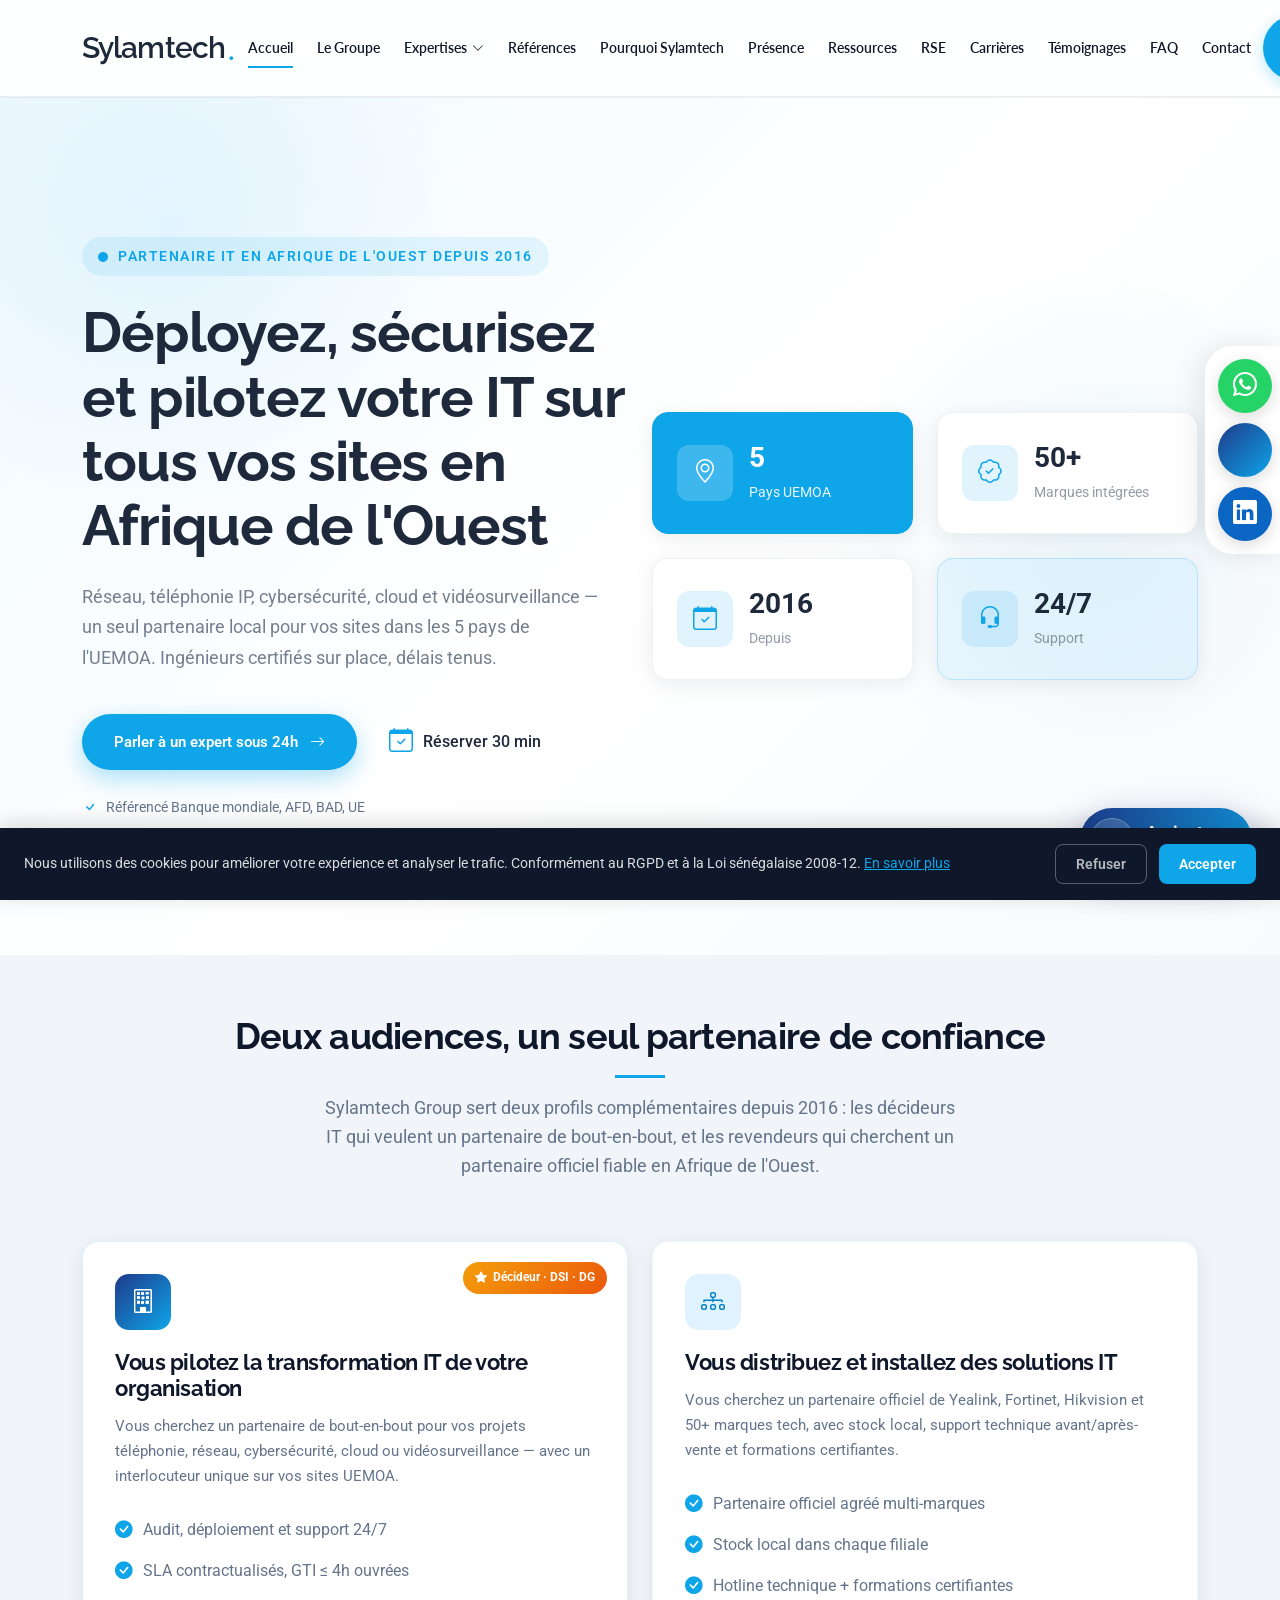
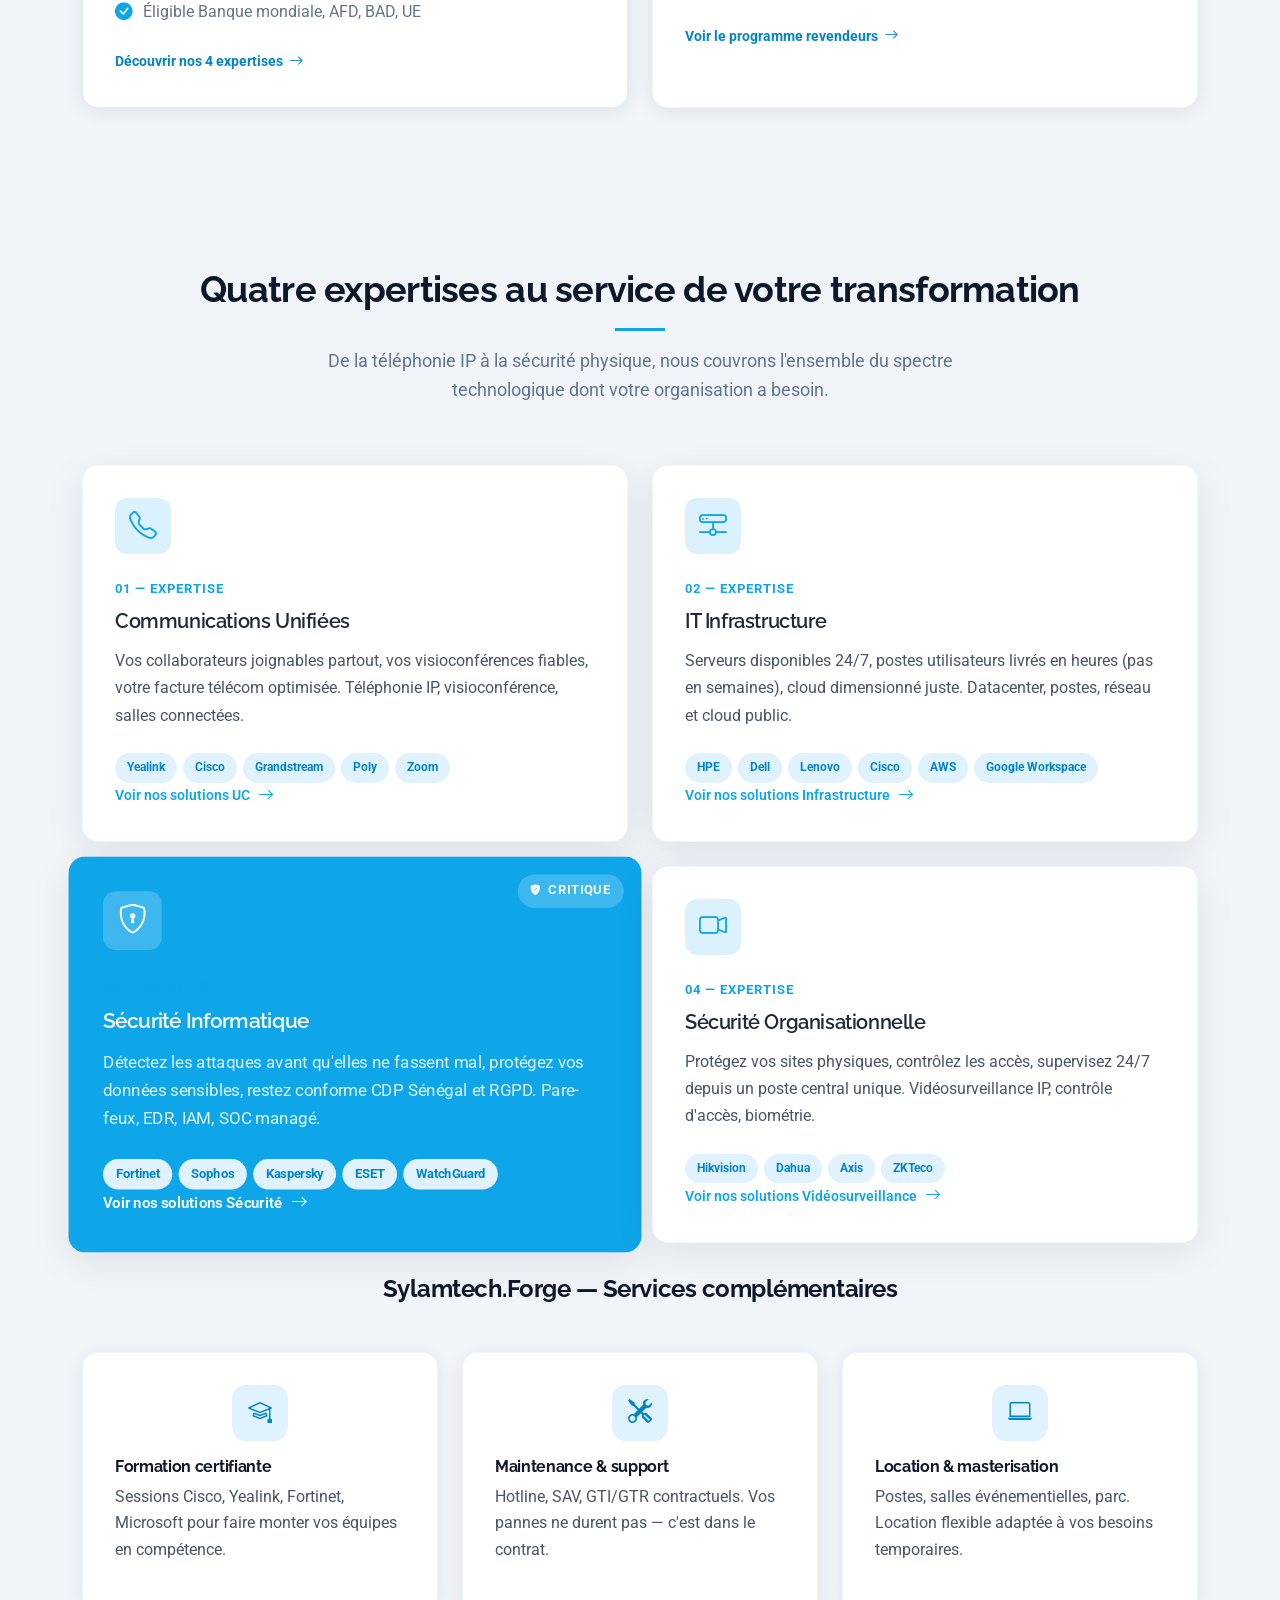
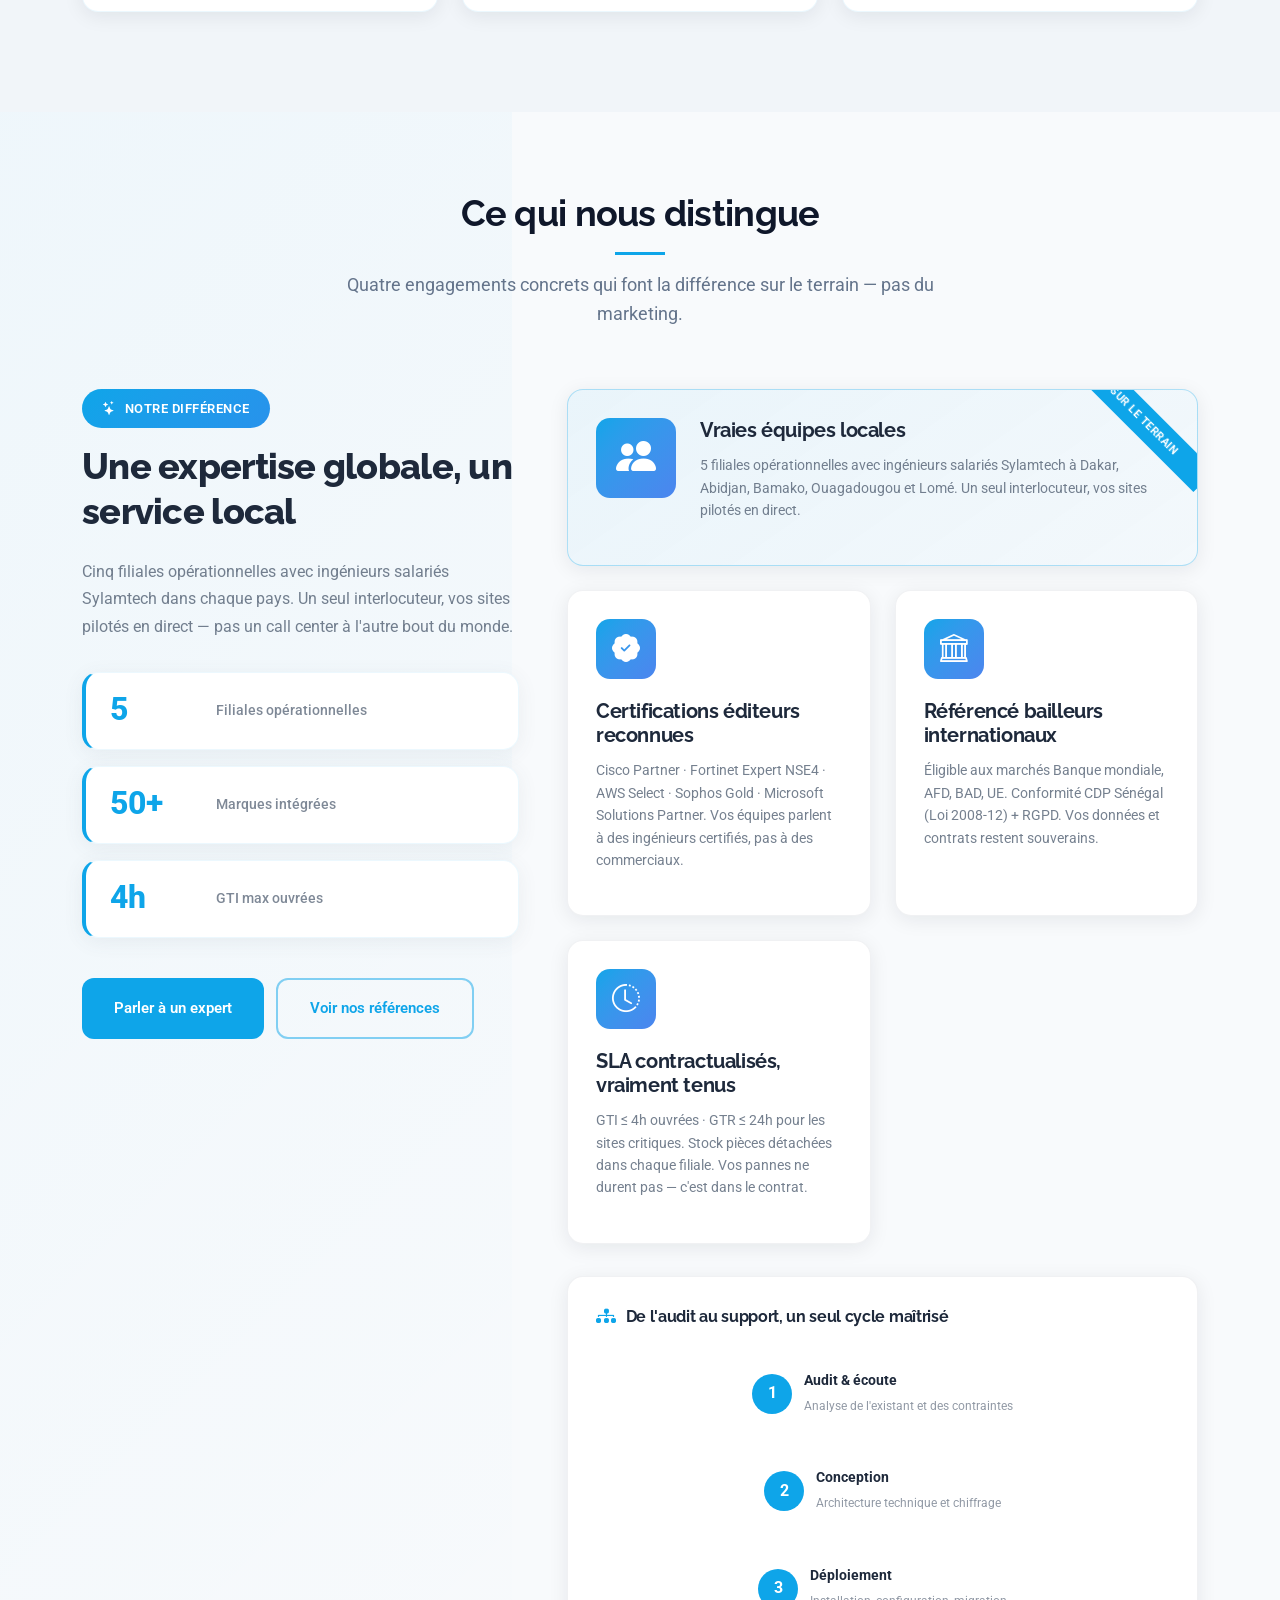
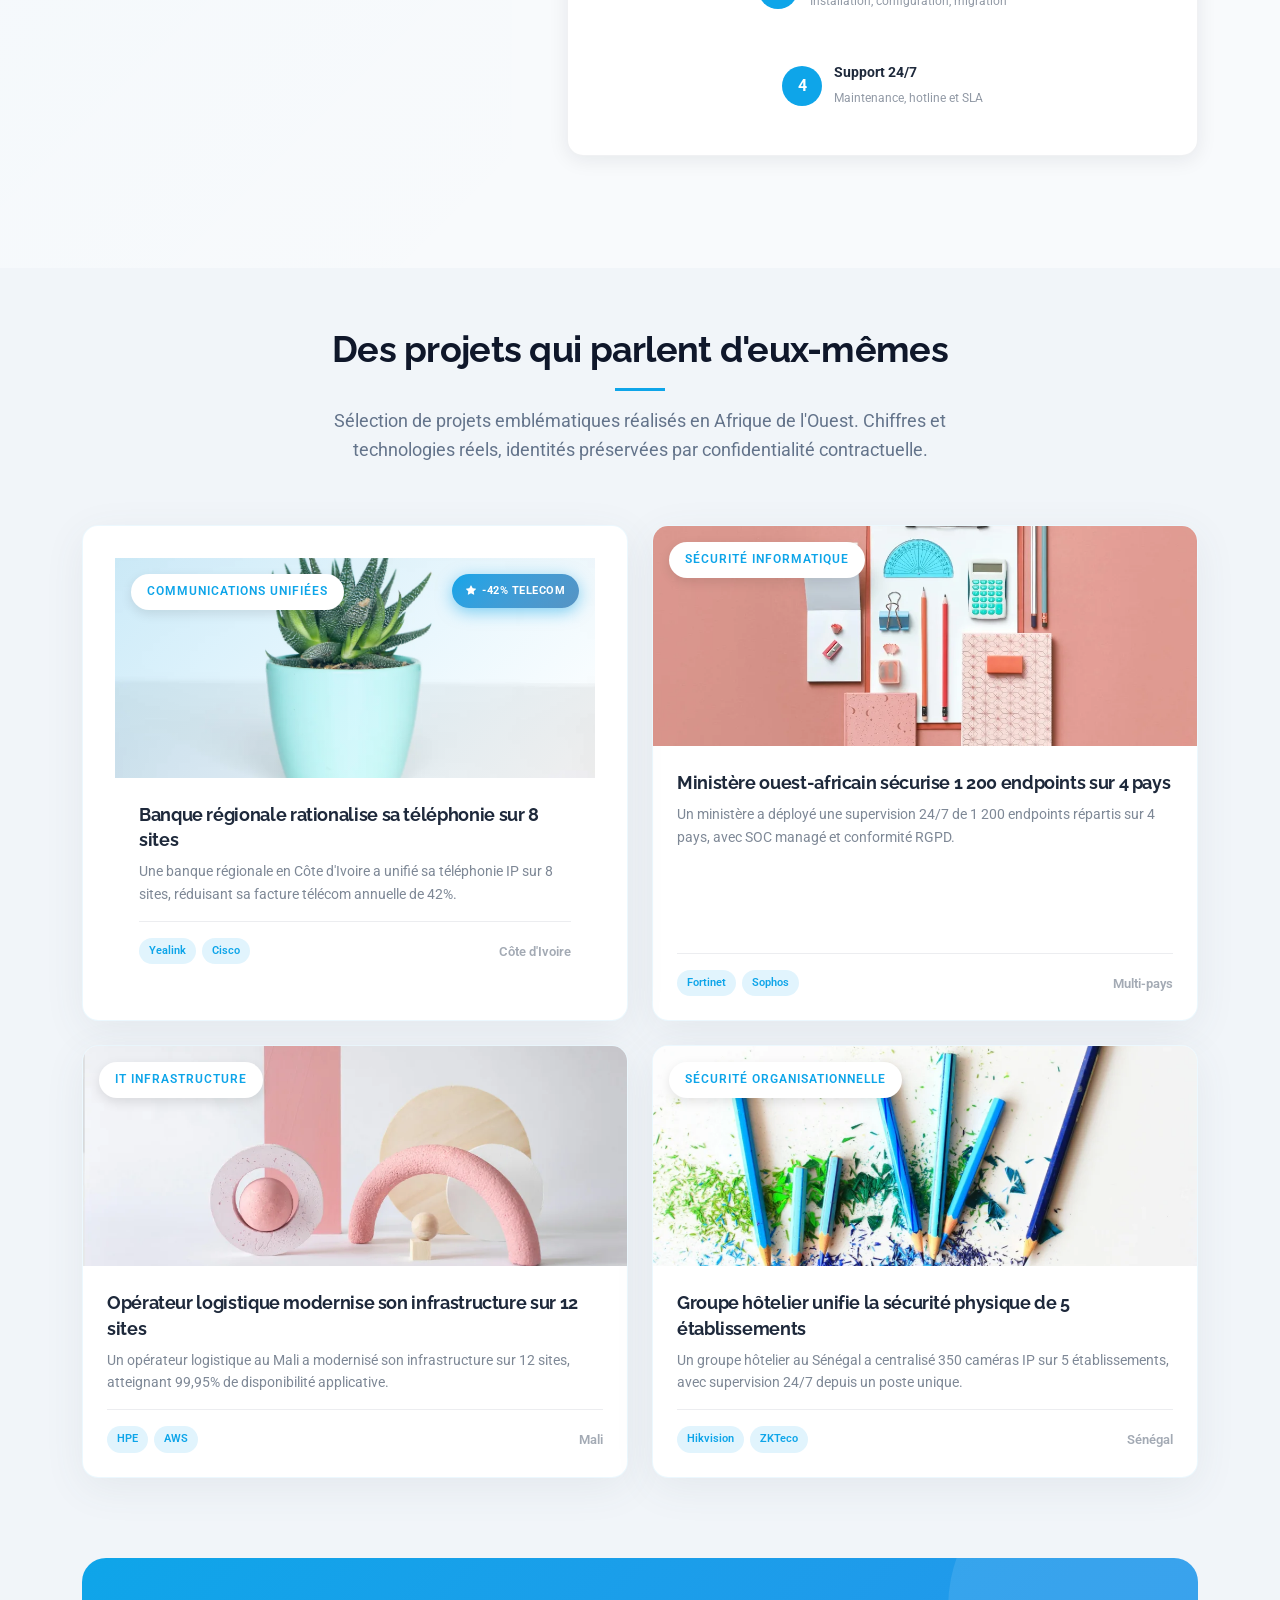
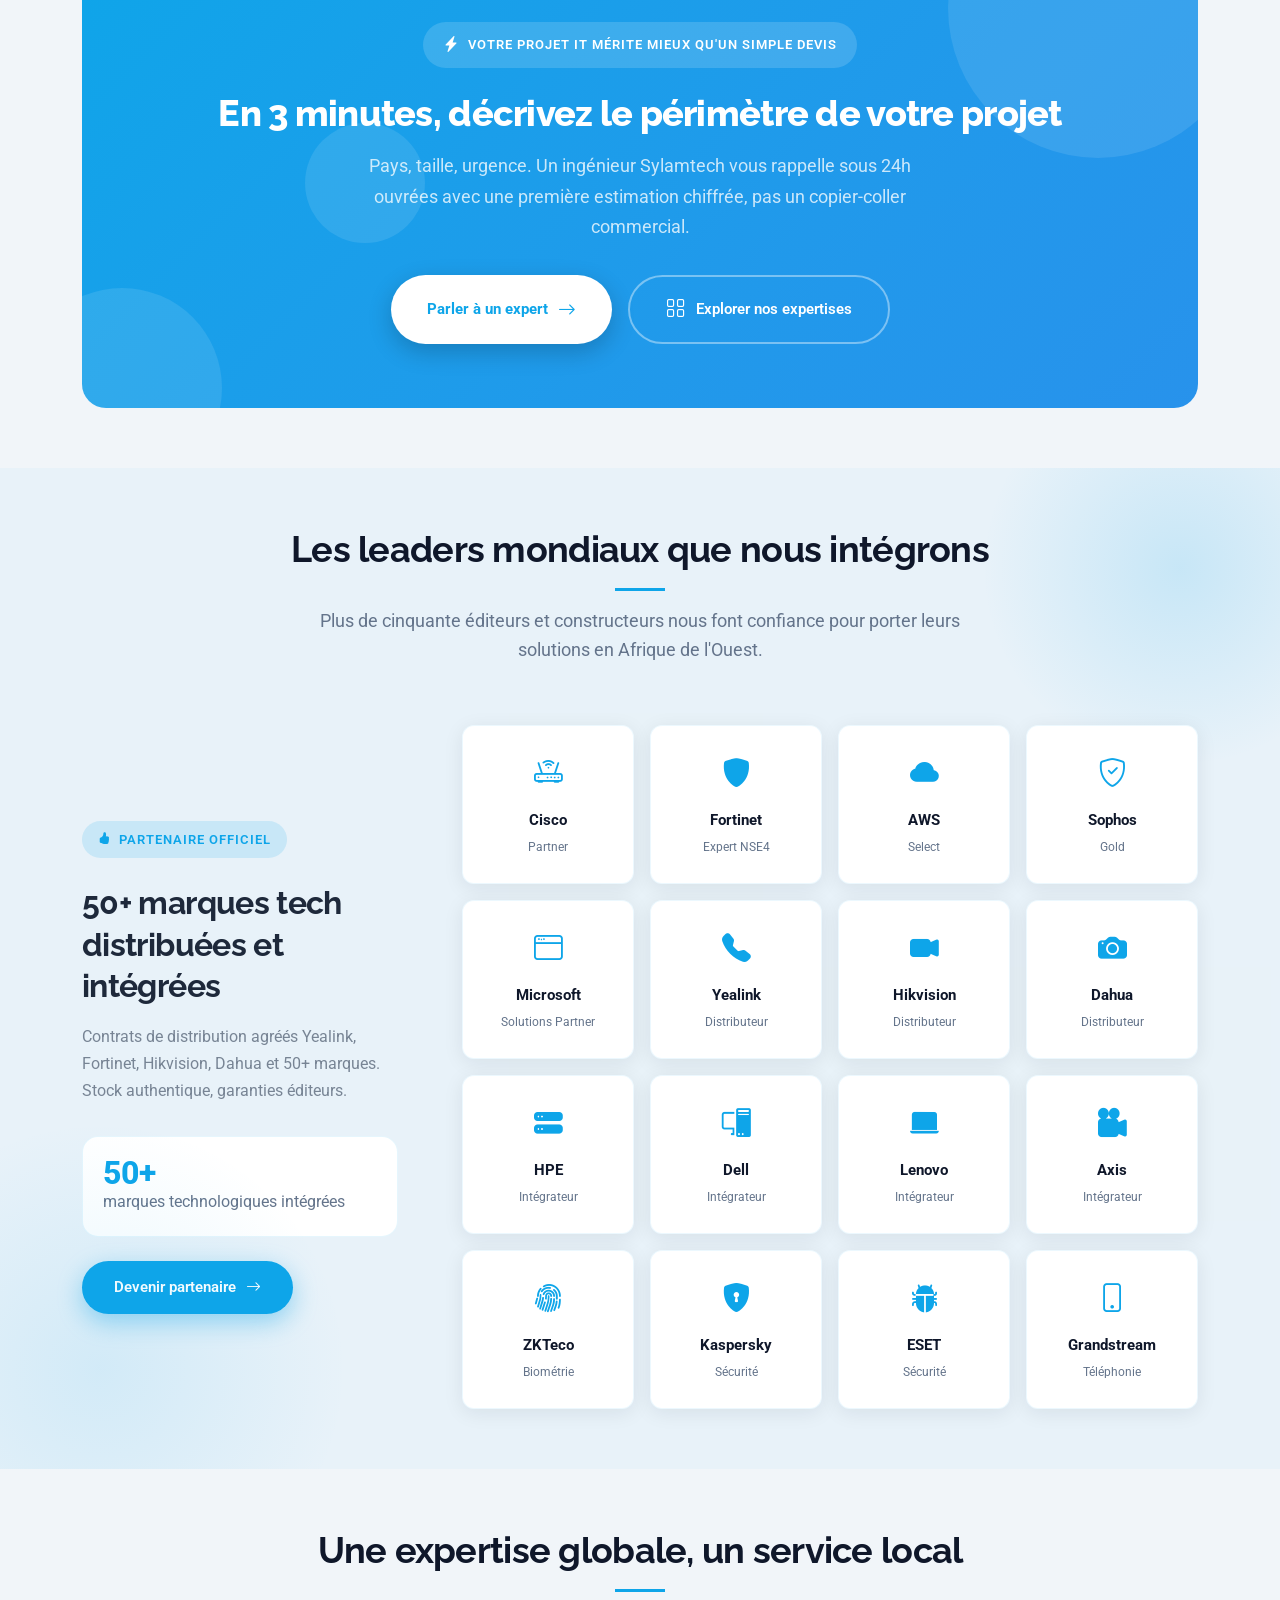
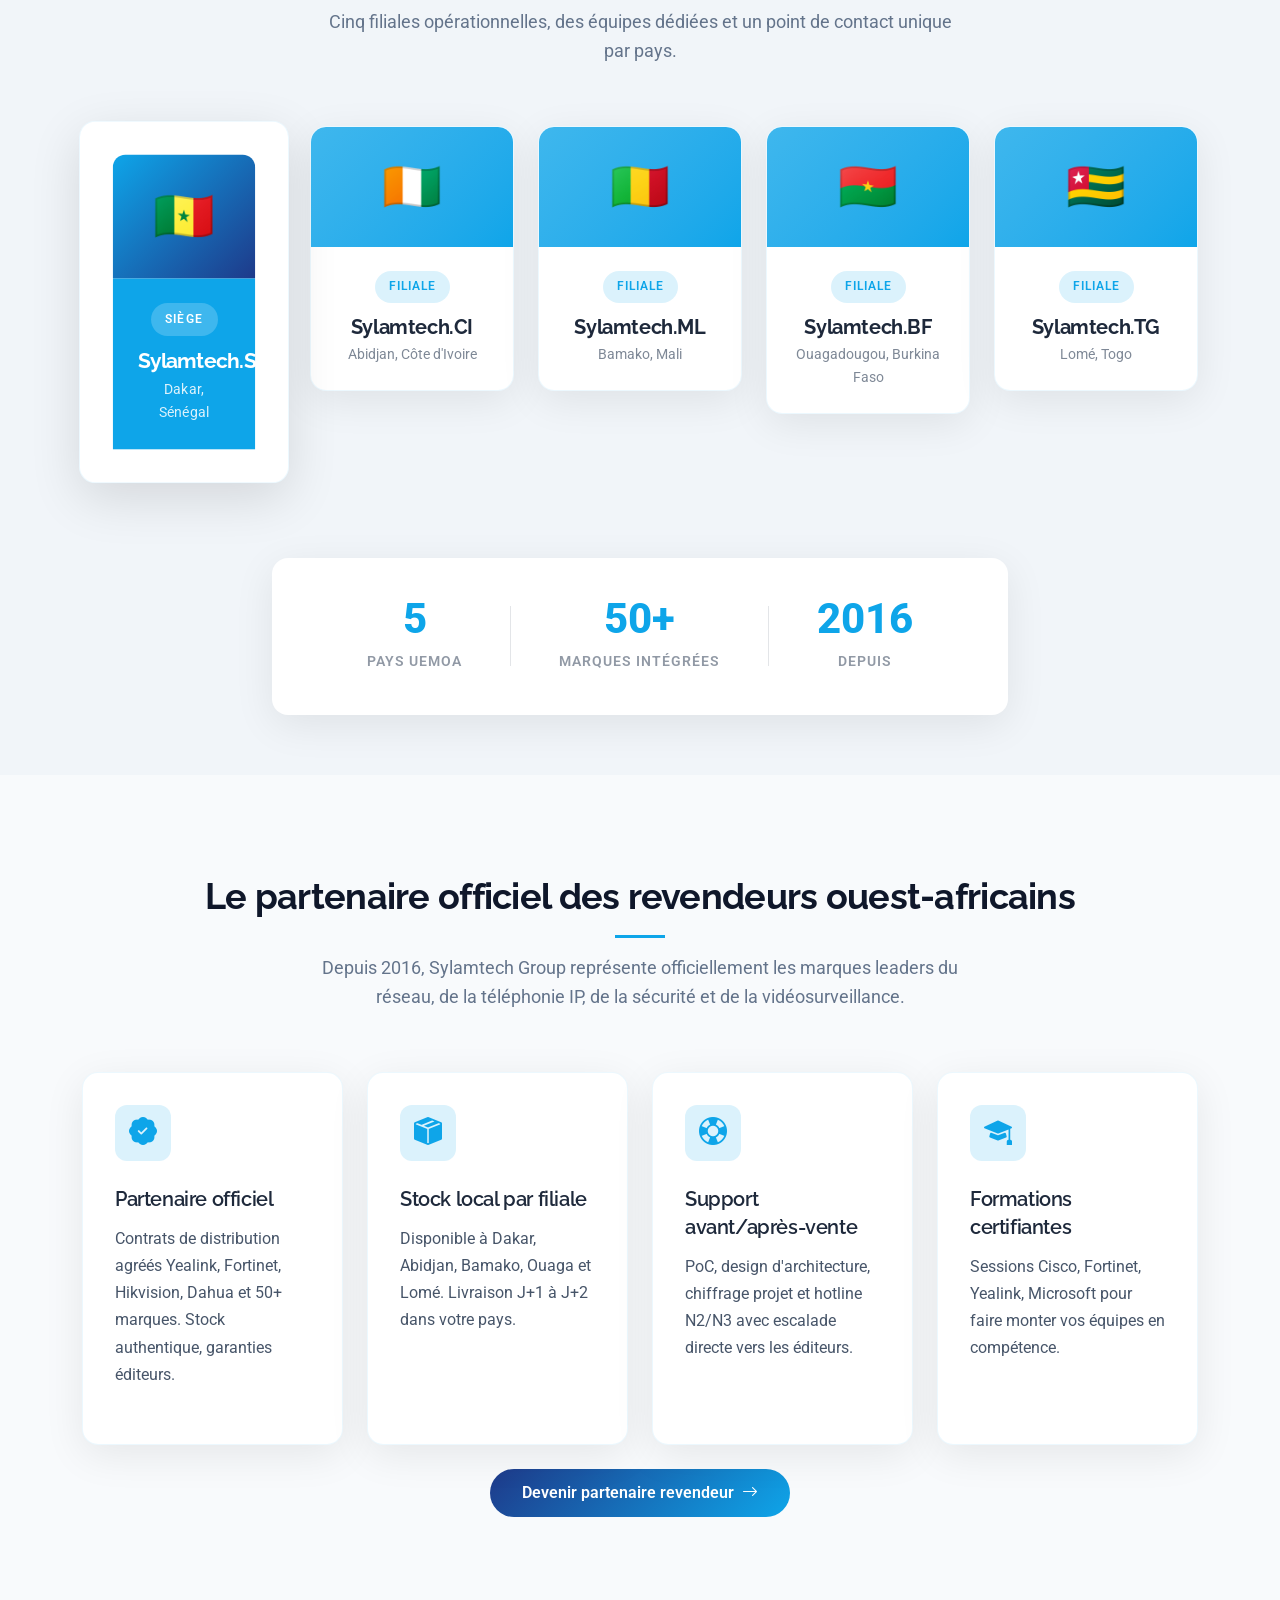
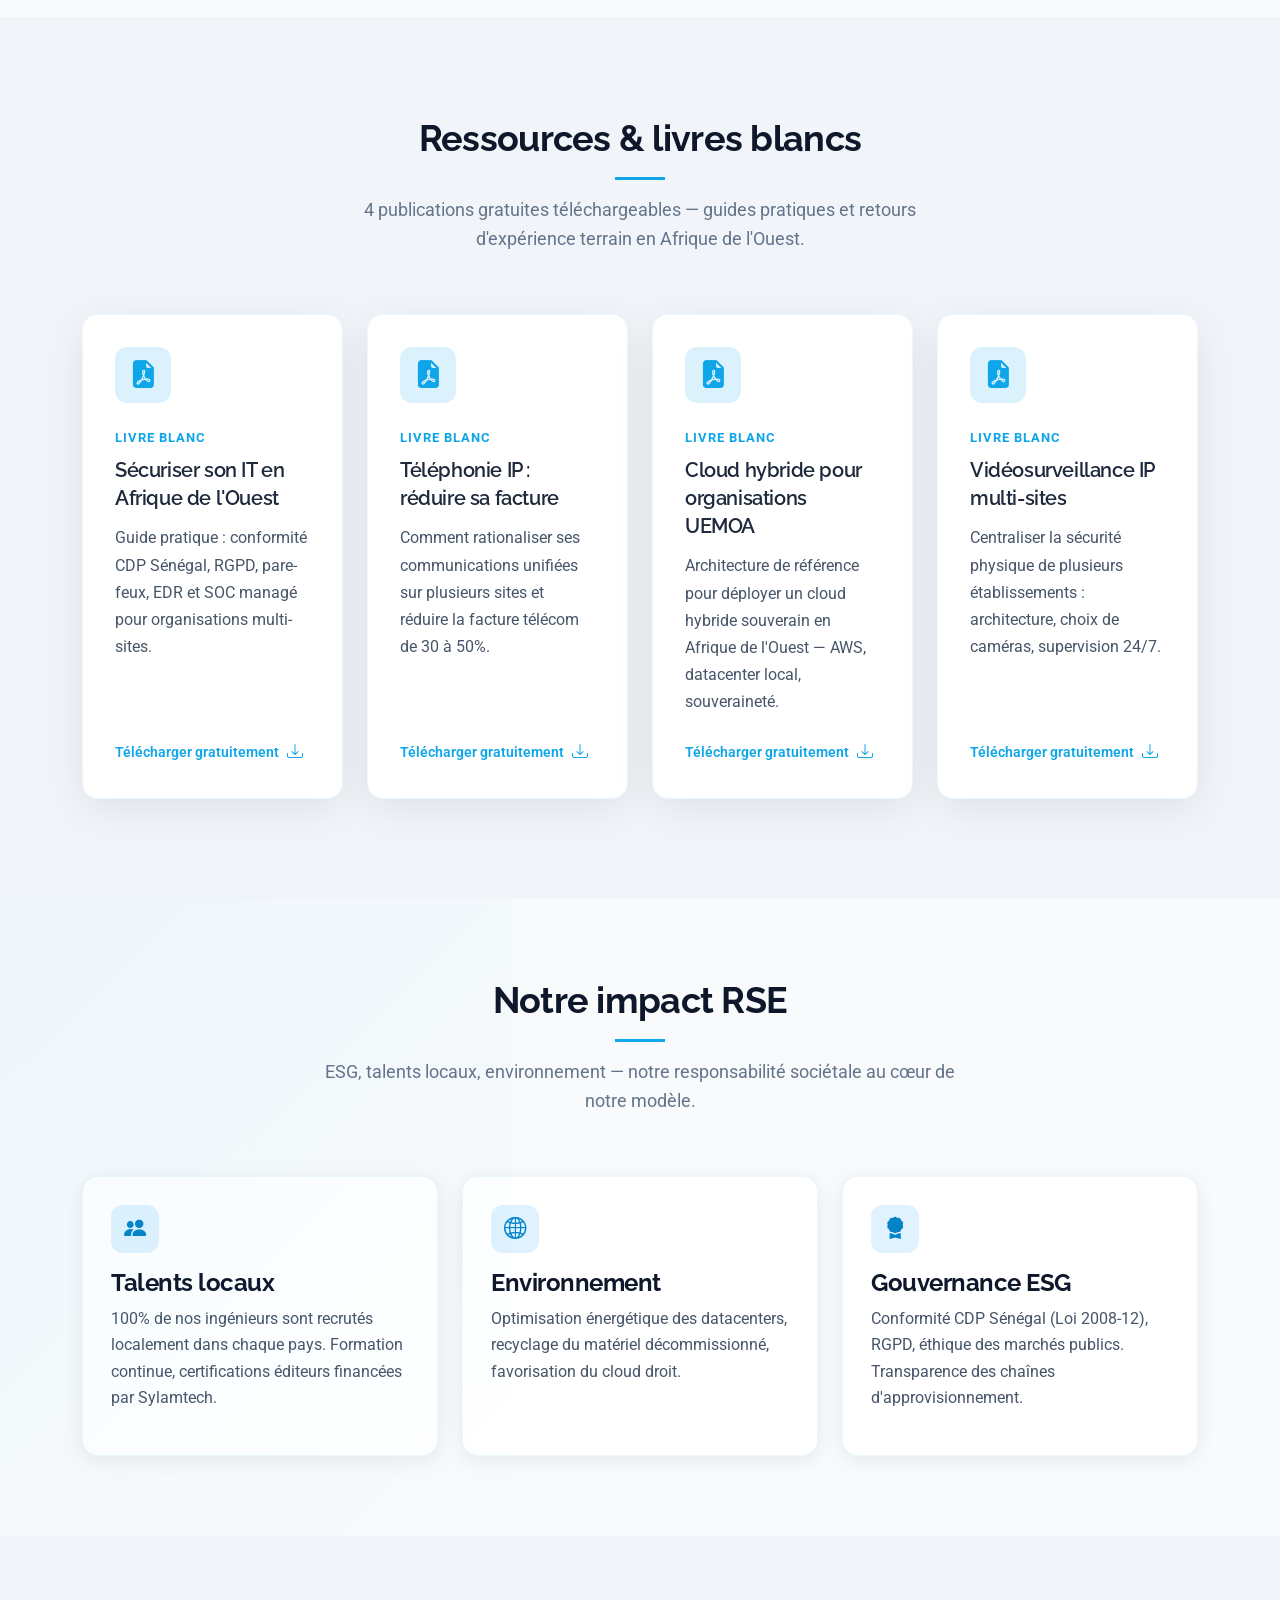
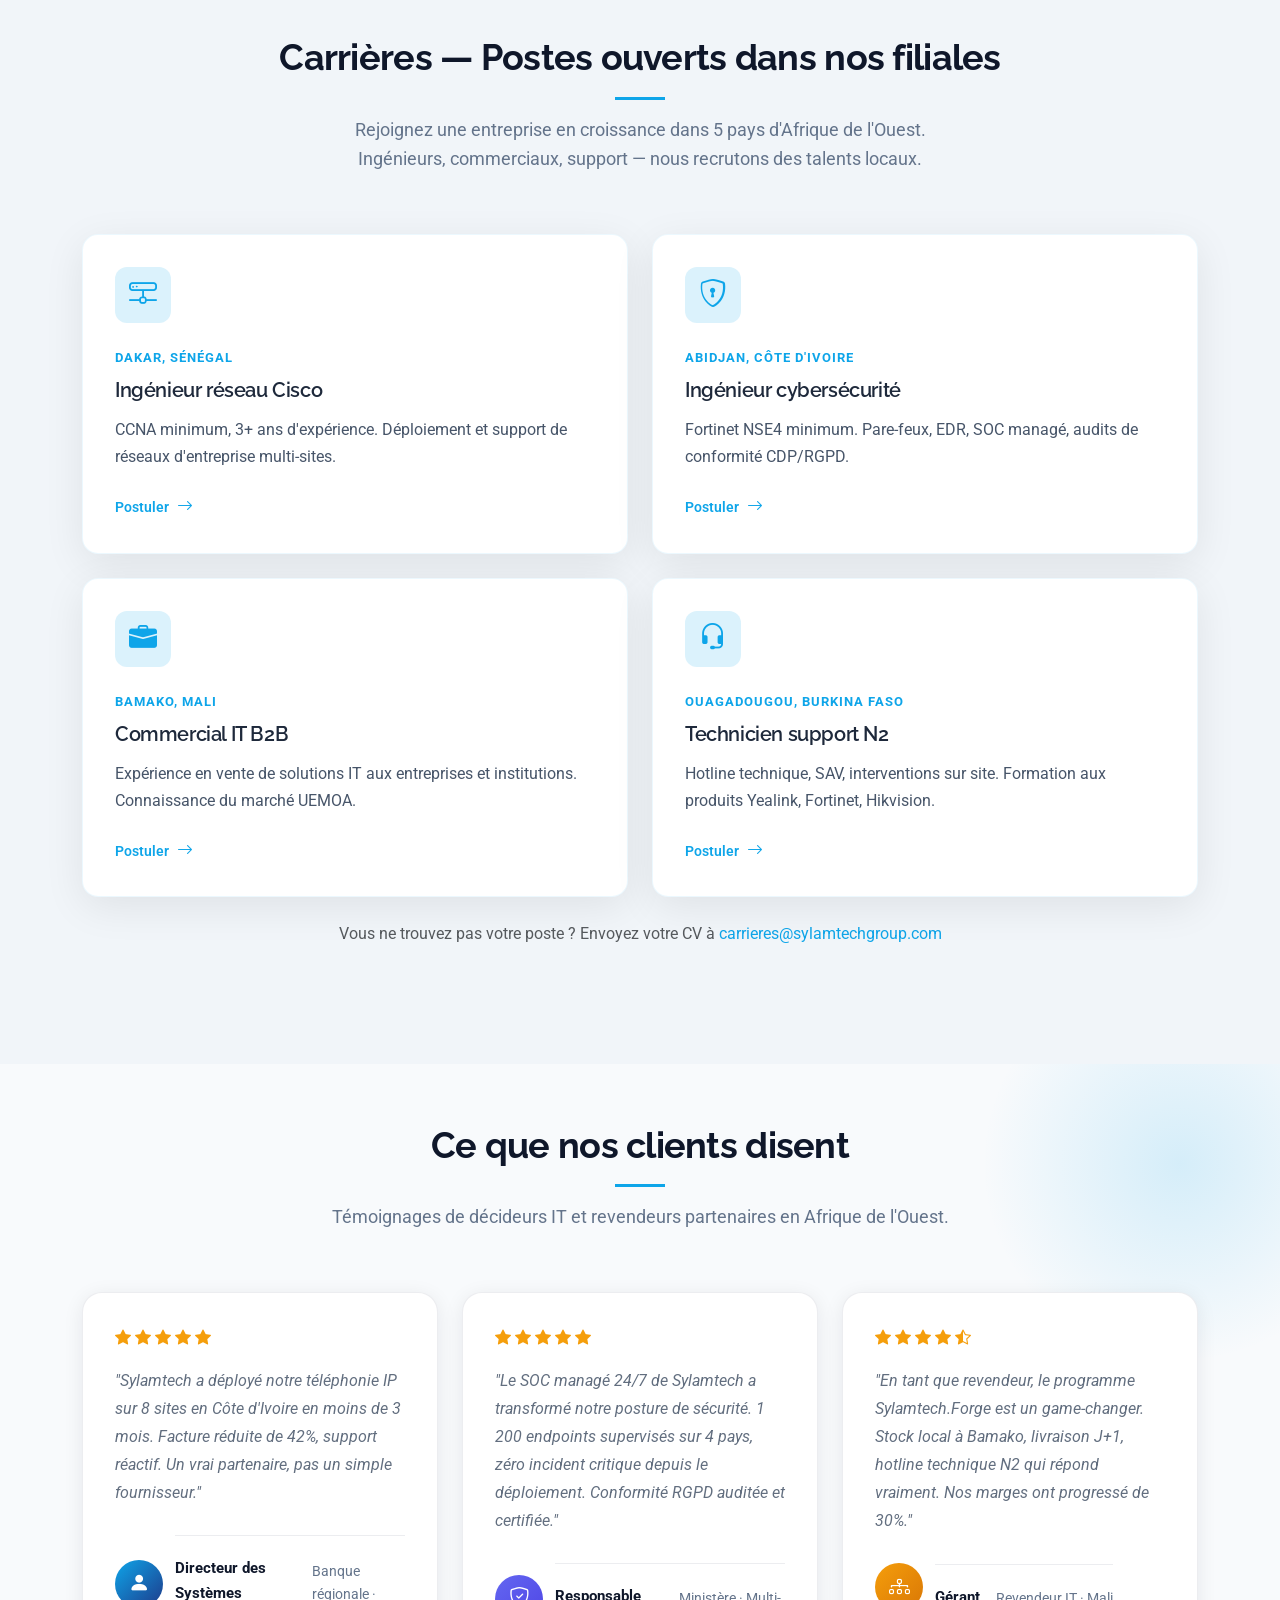
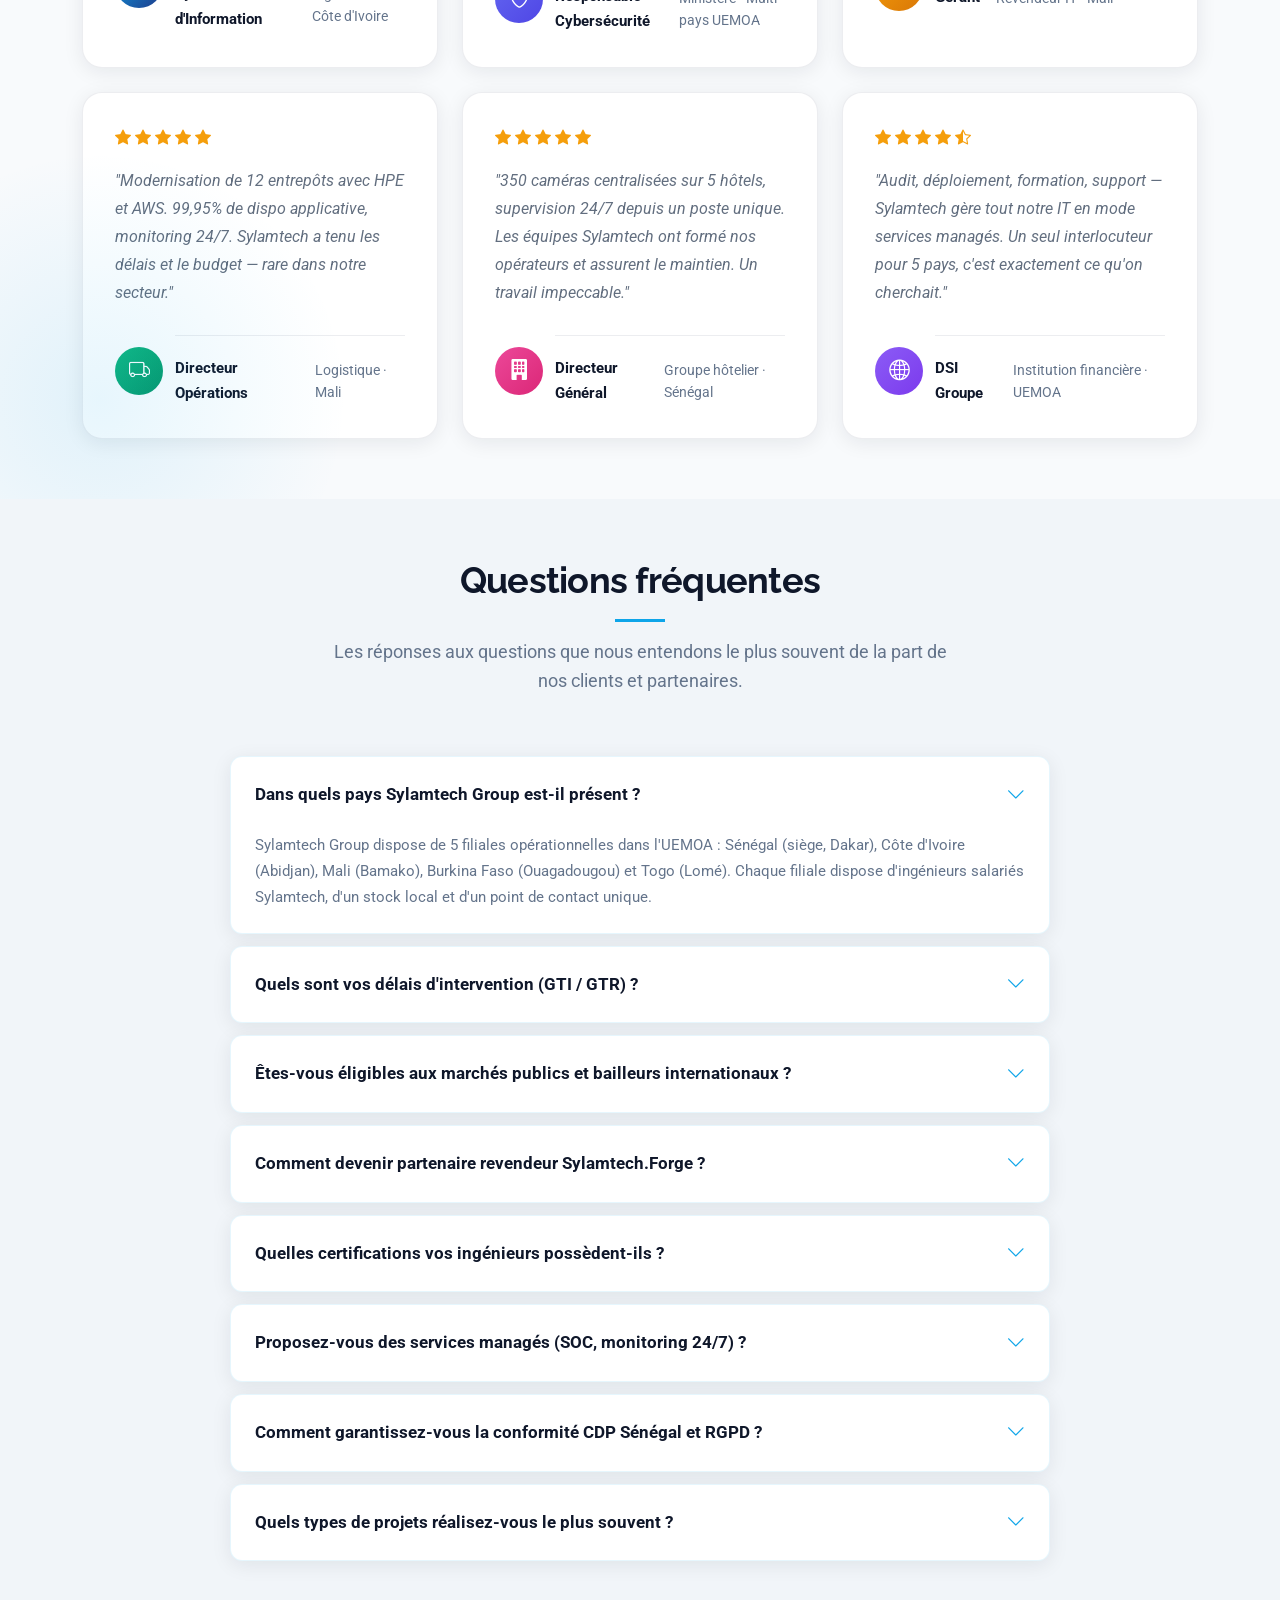
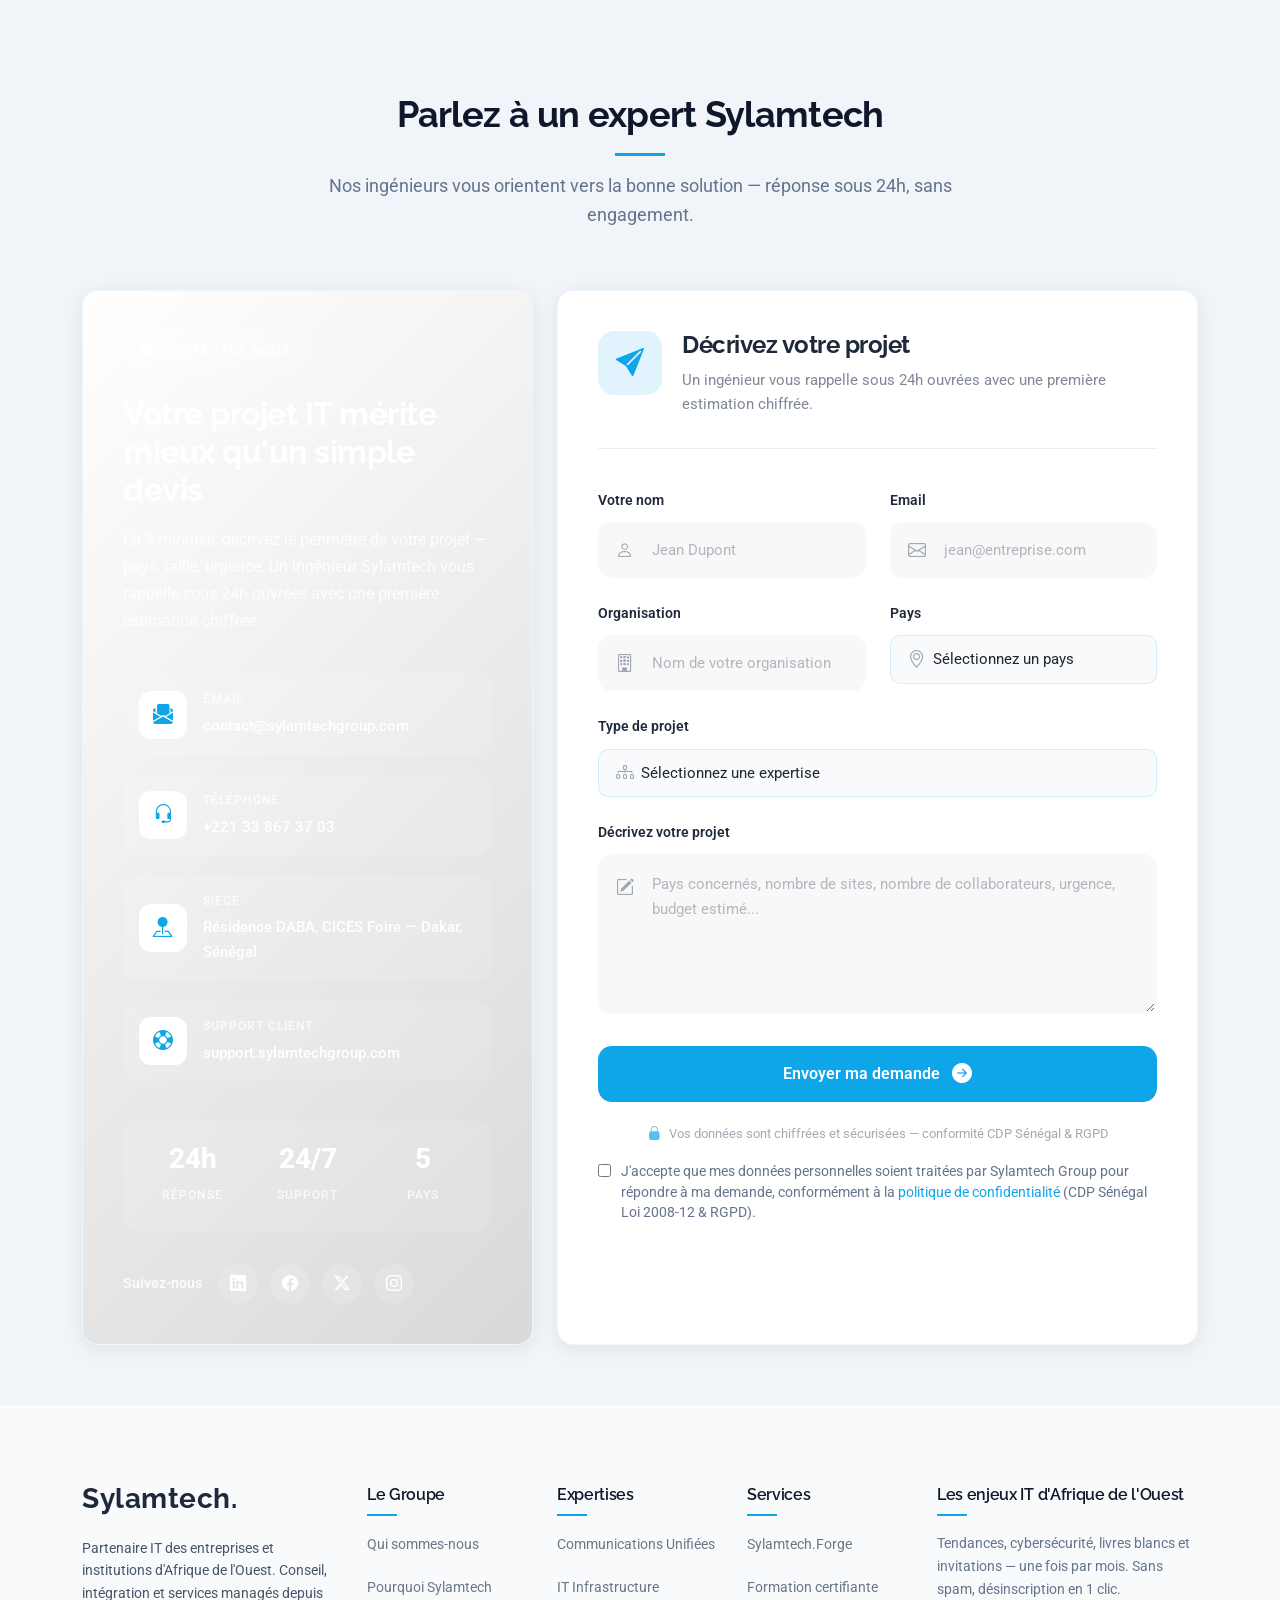
==== index.html @ 8199c8f5 "refactor: migrate inline styles to sylamtech.css design system" ====
<!DOCTYPE html>
<html lang="fr">

<head>
  <meta charset="utf-8">
  <meta content="width=device-width, initial-scale=1.0" name="viewport">
  <title>Sylamtech Group — Intégrateur IT en Afrique de l'Ouest</title>
  <meta name="description" content="Déployez, sécurisez et pilotez votre IT sur tous vos sites en Afrique de l'Ouest. Réseau, téléphonie IP, cybersécurité, cloud et vidéosurveillance — un seul partenaire local dans les 5 pays de l'UEMOA.">
  <meta name="keywords" content="intégrateur IT, Afrique de l'Ouest, UEMOA, téléphonie IP, cybersécurité, cloud, vidéosurveillance, Fortinet, Cisco, Yealink, Hikvision, Sylamtech">

  <!-- Open Graph / Social Meta -->
  <meta property="og:title" content="Sylamtech Group — Intégrateur IT en Afrique de l'Ouest">
  <meta property="og:description" content="Déployez, sécurisez et pilotez votre IT sur tous vos sites en Afrique de l'Ouest. Réseau, téléphonie IP, cybersécurité, cloud et vidéosurveillance.">
  <meta property="og:type" content="website">
  <meta property="og:url" content="https://www.sylamtechgroup.com">
  <meta property="og:locale" content="fr_FR">
  <meta property="og:site_name" content="Sylamtech Group">
  <meta name="twitter:card" content="summary_large_image">
  <meta name="twitter:title" content="Sylamtech Group — Intégrateur IT en Afrique de l'Ouest">
  <meta name="twitter:description" content="Déployez, sécurisez et pilotez votre IT sur tous vos sites en Afrique de l'Ouest.">
  <link rel="canonical" href="https://www.sylamtechgroup.com/">
  <meta property="og:image" content="https://www.sylamtechgroup.com/assets/img/og-image.jpg">
  <meta name="twitter:image" content="https://www.sylamtechgroup.com/assets/img/og-image.jpg">
  <link rel="manifest" href="manifest.json">

  <!-- Structured Data -->
  <script type="application/ld+json">
  {
    "@context": "https://schema.org",
    "@type": "Organization",
    "name": "Sylamtech Group",
    "url": "https://www.sylamtechgroup.com",
    "foundingDate": "2016",
    "description": "Intégrateur IT en Afrique de l'Ouest — communications unifiées, infrastructure, cybersécurité et sécurité organisationnelle.",
    "telephone": "+221338673703",
    "email": "contact@sylamtechgroup.com",
    "address": {
      "@type": "PostalAddress",
      "streetAddress": "Résidence DABA, CICES Foire",
      "addressLocality": "Dakar",
      "addressCountry": "SN"
    },
    "areaServed": ["SN", "CI", "ML", "BF", "TG"],
    "brand": ["Cisco", "Fortinet", "Yealink", "Hikvision", "AWS", "Sophos", "Microsoft", "HPE", "Dell"]
  }
  </script>

  <!-- Service Structured Data -->
  <script type="application/ld+json">
  {
    "@context": "https://schema.org",
    "@type": "ProfessionalService",
    "name": "Sylamtech Group",
    "image": "https://www.sylamtechgroup.com/assets/img/og-image.jpg",
    "url": "https://www.sylamtechgroup.com",
    "telephone": "+221338673703",
    "priceRange": "$$",
    "address": {
      "@type": "PostalAddress",
      "streetAddress": "Résidence DABA, CICES Foire",
      "addressLocality": "Dakar",
      "addressCountry": "SN"
    },
    "areaServed": ["SN", "CI", "ML", "BF", "TG"],
    "serviceType": ["Communications Unifiées", "IT Infrastructure", "Sécurité Informatique", "Sécurité Organisationnelle"],
    "aggregateRating": {
      "@type": "AggregateRating",
      "ratingValue": "4.8",
      "reviewCount": "6"
    }
  }
  </script>

  <!-- Favicons -->
  <link href="assets/img/favicon.png" rel="icon">
  <link href="assets/img/apple-touch-icon.png" rel="apple-touch-icon">

  <!-- Fonts -->
  <link href="https://fonts.googleapis.com" rel="preconnect">
  <link href="https://fonts.gstatic.com" rel="preconnect" crossorigin>
  <link href="https://fonts.googleapis.com/css2?family=Roboto:ital,wght@0,100;0,300;0,400;0,500;0,700;0,900;1,100;1,300;1,400;1,500;1,700;1,900&family=Lato:ital,wght@0,100;0,300;0,400;0,700;0,900;1,100;1,300;1,400;1,700;1,900&family=Raleway:ital,wght@0,100;0,200;0,300;0,400;0,500;0,600;0,700;0,800;0,900;1,100;1,200;1,300;1,400;1,500;1,600;1,700;1,800;1,900&display=swap" rel="stylesheet">

  <!-- Vendor CSS Files -->
  <link href="assets/vendor/bootstrap/css/bootstrap.min.css" rel="stylesheet">
  <link href="assets/vendor/bootstrap-icons/bootstrap-icons.css" rel="stylesheet">
  <link href="assets/vendor/aos/aos.css" rel="stylesheet">
  <link href="assets/vendor/glightbox/css/glightbox.min.css" rel="stylesheet">
  <link href="assets/vendor/swiper/swiper-bundle.min.css" rel="stylesheet">

  <!-- Main CSS File -->
  <link href="assets/css/main.css" rel="stylesheet">

  <!-- Sylamtech Custom Design System -->
  <link href="assets/css/sylamtech.css" rel="stylesheet">

  <!-- Cookie Consent -->
  <style>
    .cookie-consent { position: fixed; bottom: 0; left: 0; right: 0; background: var(--heading-color, #1e293b); color: #fff; padding: 16px 24px; z-index: 9999; display: none; align-items: center; justify-content: space-between; gap: 20px; flex-wrap: wrap; box-shadow: 0 -4px 20px rgba(0,0,0,0.15); }
    .cookie-consent.show { display: flex; }
    .cookie-consent p { margin: 0; font-size: 0.9rem; color: rgba(255,255,255,0.85); }
    .cookie-consent a { color: var(--accent-color, #0ea5e9); text-decoration: underline; }
    .cookie-consent .cookie-actions { display: flex; gap: 12px; flex-shrink: 0; }
    .cookie-consent .btn-cookie { padding: 8px 20px; border-radius: 8px; border: none; font-weight: 600; cursor: pointer; font-size: 0.85rem; transition: 0.3s; }
    .cookie-consent .btn-accept { background: var(--accent-color, #0ea5e9); color: #fff; }
    .cookie-consent .btn-accept:hover { background: color-mix(in srgb, var(--accent-color, #0ea5e9), #000 15%); }
    .cookie-consent .btn-decline { background: transparent; color: rgba(255,255,255,0.7); border: 1px solid rgba(255,255,255,0.3); }
    .cookie-consent .btn-decline:hover { color: #fff; border-color: #fff; }
  </style>

  <!-- =======================================================
  * Template Name: Orbit
  * Template URL: https://bootstrapmade.com/orbit-bootstrap-template/
  * Updated: Jan 13 2026 with Bootstrap v5.3.8
  * Author: BootstrapMade.com
  * License: https://bootstrapmade.com/license/
  ======================================================== -->
</head>

<body class="index-page">

  <header id="header" class="header d-flex align-items-center sticky-top">
    <div class="container position-relative d-flex align-items-center justify-content-between">

      <a href="index.html" class="logo d-flex align-items-center me-auto me-xl-0">
        <h1 class="sitename">Sylamtech</h1><span>.</span>
      </a>

      <nav id="navmenu" class="navmenu">
        <ul>
          <li><a href="#hero" class="active">Accueil</a></li>
          <li><a href="#about">Le Groupe</a></li>
          <li class="dropdown"><a href="#services"><span>Expertises</span> <i class="bi bi-chevron-down toggle-dropdown"></i></a>
            <ul>
              <li><a href="expertise-uc.html">Communications Unifiées</a></li>
              <li><a href="expertise-infrastructure.html">IT Infrastructure</a></li>
              <li><a href="expertise-securite.html">Sécurité Informatique</a></li>
              <li><a href="expertise-securite-organisationnelle.html">Sécurité Organisationnelle</a></li>
            </ul>
          </li>
          <li><a href="#portfolio">Références</a></li>
          <li><a href="#why-us">Pourquoi Sylamtech</a></li>
          <li><a href="#team">Présence</a></li>
          <li><a href="#ressources">Ressources</a></li>
          <li><a href="#rse">RSE</a></li>
          <li><a href="#carrieres">Carrières</a></li>
          <li><a href="#temoignages">Témoignages</a></li>
          <li><a href="#faq">FAQ</a></li>
          <li><a href="#contact">Contact</a></li>
        </ul>
        <i class="mobile-nav-toggle d-xl-none bi bi-list"></i>
      </nav>

      <a class="btn-getstarted" href="https://meet.brevo.com/sylamtechgroup" target="_blank">Réserver 30 min</a>

    </div>
  </header>

  <main class="main">

    <!-- Hero Section -->
    <section id="hero" class="hero section">

      <div class="container" data-aos="fade-up" data-aos-delay="100">

        <div class="row align-items-center gy-5">

          <div class="col-lg-6" data-aos="fade-right" data-aos-delay="200">
            <div class="hero-content">
              <div class="hero-tag" data-aos="fade-up" data-aos-delay="250">
                <span class="tag-dot"></span>
                <span class="tag-text">Partenaire IT en Afrique de l'Ouest depuis 2016</span>
              </div>

              <h1 class="hero-headline" data-aos="fade-up" data-aos-delay="300">Déployez, sécurisez et pilotez votre IT sur tous vos sites en Afrique de l'Ouest</h1>

              <p class="hero-text" data-aos="fade-up" data-aos-delay="350">Réseau, téléphonie IP, cybersécurité, cloud et vidéosurveillance — un seul partenaire local pour vos sites dans les 5 pays de l'UEMOA. Ingénieurs certifiés sur place, délais tenus.</p>

              <div class="hero-cta" data-aos="fade-up" data-aos-delay="400">
                <a href="#contact" class="cta-button">
                  <span>Parler à un expert sous 24h</span>
                  <i class="bi bi-arrow-right"></i>
                </a>
                <a href="https://meet.brevo.com/sylamtechgroup" target="_blank" class="cta-link">
                  <i class="bi bi-calendar-check"></i>
                  <span>Réserver 30 min</span>
                </a>
              </div>

              <div class="hero-badges" data-aos="fade-up" data-aos-delay="450">
                <span class="badge-item">Référencé Banque mondiale, AFD, BAD, UE</span>
                <span class="badge-item">Ingénieurs certifiés Cisco, Fortinet &amp; AWS</span>
              </div>
            </div>
          </div>

          <div class="col-lg-6" data-aos="fade-left" data-aos-delay="300">
            <div class="stats-grid">
              <div class="stat-card stat-card-primary" data-aos="zoom-in" data-aos-delay="350">
                <div class="stat-icon-wrap">
                  <i class="bi bi-geo-alt"></i>
                </div>
                <div class="stat-info">
                  <span class="stat-value">5</span>
                  <span class="stat-title">Pays UEMOA</span>
                </div>
              </div>

              <div class="stat-card" data-aos="zoom-in" data-aos-delay="400">
                <div class="stat-icon-wrap">
                  <i class="bi bi-patch-check"></i>
                </div>
                <div class="stat-info">
                  <span class="stat-value">50+</span>
                  <span class="stat-title">Marques intégrées</span>
                </div>
              </div>

              <div class="stat-card" data-aos="zoom-in" data-aos-delay="450">
                <div class="stat-icon-wrap">
                  <i class="bi bi-calendar-check"></i>
                </div>
                <div class="stat-info">
                  <span class="stat-value">2016</span>
                  <span class="stat-title">Depuis</span>
                </div>
              </div>

              <div class="stat-card stat-card-accent" data-aos="zoom-in" data-aos-delay="500">
                <div class="stat-icon-wrap">
                  <i class="bi bi-headset"></i>
                </div>
                <div class="stat-info">
                  <span class="stat-value">24/7</span>
                  <span class="stat-title">Support</span>
                </div>
              </div>
            </div>
          </div>

        </div>

      </div>

    </section><!-- /Hero Section -->

    <!-- About Section - Two Audiences -->
    <section id="about" class="about section">

      <div class="container section-title" data-aos="fade-up">
        <h2>Deux audiences, un seul partenaire de confiance</h2>
        <p>Sylamtech Group sert deux profils complémentaires depuis 2016 : les décideurs IT qui veulent un partenaire de bout-en-bout, et les revendeurs qui cherchent un partenaire officiel fiable en Afrique de l'Ouest.</p>
      </div><!-- End Section Title -->

      <div class="container" data-aos="fade-up" data-aos-delay="100">

        <div class="row g-4">

          <!-- Audience 1: Décideurs IT -->
          <div class="col-lg-6" data-aos="fade-up" data-aos-delay="150">
            <div class="service-card featured">
              <div class="featured-badge">
                <i class="bi bi-star-fill"></i>
                <span>Décideur · DSI · DG</span>
              </div>
              <div class="icon-wrapper">
                <i class="bi bi-building"></i>
              </div>
              <h3>Vous pilotez la transformation IT de votre organisation</h3>
              <p>Vous cherchez un partenaire de bout-en-bout pour vos projets téléphonie, réseau, cybersécurité, cloud ou vidéosurveillance — avec un interlocuteur unique sur vos sites UEMOA.</p>
              <ul class="audience-features">
                <li><i class="bi bi-check-circle-fill"></i> Audit, déploiement et support 24/7</li>
                <li><i class="bi bi-check-circle-fill"></i> SLA contractualisés, GTI ≤ 4h ouvrées</li>
                <li><i class="bi bi-check-circle-fill"></i> Éligible Banque mondiale, AFD, BAD, UE</li>
              </ul>
              <a href="#services" class="service-link">
                <span>Découvrir nos 4 expertises</span>
                <i class="bi bi-arrow-right"></i>
              </a>
            </div>
          </div>

          <!-- Audience 2: Revendeurs -->
          <div class="col-lg-6" data-aos="fade-up" data-aos-delay="250">
            <div class="service-card">
              <div class="icon-wrapper">
                <i class="bi bi-diagram-3"></i>
              </div>
              <h3>Vous distribuez et installez des solutions IT</h3>
              <p>Vous cherchez un partenaire officiel de Yealink, Fortinet, Hikvision et 50+ marques tech, avec stock local, support technique avant/après-vente et formations certifiantes.</p>
              <ul class="audience-features">
                <li><i class="bi bi-check-circle-fill"></i> Partenaire officiel agréé multi-marques</li>
                <li><i class="bi bi-check-circle-fill"></i> Stock local dans chaque filiale</li>
                <li><i class="bi bi-check-circle-fill"></i> Hotline technique + formations certifiantes</li>
              </ul>
              <a href="#revendeurs" class="service-link">
                <span>Voir le programme revendeurs</span>
                <i class="bi bi-arrow-right"></i>
              </a>
            </div>
          </div>

        </div>

      </div>

    </section><!-- /About Section -->

    <!-- Services Section - Four Expertises -->
    <section id="services" class="services section">

      <!-- Section Title -->
      <div class="container section-title" data-aos="fade-up">
        <h2>Quatre expertises au service de votre transformation</h2>
        <p>De la téléphonie IP à la sécurité physique, nous couvrons l'ensemble du spectre technologique dont votre organisation a besoin.</p>
      </div><!-- End Section Title -->

      <div class="container" data-aos="fade-up" data-aos-delay="100">

        <div class="row g-4">

          <!-- Expertise 1 - Communications Unifiées -->
          <div class="col-lg-6 col-md-6" data-aos="fade-up" data-aos-delay="100">
            <div class="service-card">
              <div class="icon-wrapper">
                <i class="bi bi-telephone"></i>
              </div>
              <span class="expertise-number">01 — Expertise</span>
              <h3>Communications Unifiées</h3>
              <p>Vos collaborateurs joignables partout, vos visioconférences fiables, votre facture télécom optimisée. Téléphonie IP, visioconférence, salles connectées.</p>
              <div class="tech-tags">
                <span>Yealink</span>
                <span>Cisco</span>
                <span>Grandstream</span>
                <span>Poly</span>
                <span>Zoom</span>
              </div>
              <a href="expertise-uc.html" class="service-link">
                <span>Voir nos solutions UC</span>
                <i class="bi bi-arrow-right"></i>
              </a>
            </div>
          </div>

          <!-- Expertise 2 - IT Infrastructure -->
          <div class="col-lg-6 col-md-6" data-aos="fade-up" data-aos-delay="200">
            <div class="service-card">
              <div class="icon-wrapper">
                <i class="bi bi-hdd-network"></i>
              </div>
              <span class="expertise-number">02 — Expertise</span>
              <h3>IT Infrastructure</h3>
              <p>Serveurs disponibles 24/7, postes utilisateurs livrés en heures (pas en semaines), cloud dimensionné juste. Datacenter, postes, réseau et cloud public.</p>
              <div class="tech-tags">
                <span>HPE</span>
                <span>Dell</span>
                <span>Lenovo</span>
                <span>Cisco</span>
                <span>AWS</span>
                <span>Google Workspace</span>
              </div>
              <a href="expertise-infrastructure.html" class="service-link">
                <span>Voir nos solutions Infrastructure</span>
                <i class="bi bi-arrow-right"></i>
              </a>
            </div>
          </div>

          <!-- Expertise 3 - Sécurité Informatique -->
          <div class="col-lg-6 col-md-6" data-aos="fade-up" data-aos-delay="300">
            <div class="service-card featured">
              <div class="featured-badge">
                <i class="bi bi-shield-fill-check"></i>
                <span>Critique</span>
              </div>
              <div class="icon-wrapper">
                <i class="bi bi-shield-lock"></i>
              </div>
              <span class="expertise-number">03 — Expertise</span>
              <h3>Sécurité Informatique</h3>
              <p>Détectez les attaques avant qu'elles ne fassent mal, protégez vos données sensibles, restez conforme CDP Sénégal et RGPD. Pare-feux, EDR, IAM, SOC managé.</p>
              <div class="tech-tags">
                <span>Fortinet</span>
                <span>Sophos</span>
                <span>Kaspersky</span>
                <span>ESET</span>
                <span>WatchGuard</span>
              </div>
              <a href="expertise-securite.html" class="service-link">
                <span>Voir nos solutions Sécurité</span>
                <i class="bi bi-arrow-right"></i>
              </a>
            </div>
          </div>

          <!-- Expertise 4 - Sécurité Organisationnelle -->
          <div class="col-lg-6 col-md-6" data-aos="fade-up" data-aos-delay="400">
            <div class="service-card">
              <div class="icon-wrapper">
                <i class="bi bi-camera-video"></i>
              </div>
              <span class="expertise-number">04 — Expertise</span>
              <h3>Sécurité Organisationnelle</h3>
              <p>Protégez vos sites physiques, contrôlez les accès, supervisez 24/7 depuis un poste central unique. Vidéosurveillance IP, contrôle d'accès, biométrie.</p>
              <div class="tech-tags">
                <span>Hikvision</span>
                <span>Dahua</span>
                <span>Axis</span>
                <span>ZKTeco</span>
              </div>
              <a href="expertise-securite-organisationnelle.html" class="service-link">
                <span>Voir nos solutions Vidéosurveillance</span>
                <i class="bi bi-arrow-right"></i>
              </a>
            </div>
          </div>

        </div>

        <!-- Services complémentaires -->
        <div class="row g-4 mt-2" data-aos="fade-up" data-aos-delay="500">
          <div class="col-12">
            <h3 class="text-center mb-4 section-subtitle">Sylamtech.Forge — Services complémentaires</h3>
          </div>

          <div class="col-lg-4 col-md-4" data-aos="fade-up" data-aos-delay="100">
            <div class="capability-card">
              <div class="capability-icon">
                <i class="bi bi-mortarboard"></i>
              </div>
              <h6>Formation certifiante</h6>
              <p>Sessions Cisco, Yealink, Fortinet, Microsoft pour faire monter vos équipes en compétence.</p>
            </div>
          </div>

          <div class="col-lg-4 col-md-4" data-aos="fade-up" data-aos-delay="200">
            <div class="capability-card">
              <div class="capability-icon">
                <i class="bi bi-tools"></i>
              </div>
              <h6>Maintenance &amp; support</h6>
              <p>Hotline, SAV, GTI/GTR contractuels. Vos pannes ne durent pas — c'est dans le contrat.</p>
            </div>
          </div>

          <div class="col-lg-4 col-md-4" data-aos="fade-up" data-aos-delay="300">
            <div class="capability-card">
              <div class="capability-icon">
                <i class="bi bi-laptop"></i>
              </div>
              <h6>Location &amp; masterisation</h6>
              <p>Postes, salles événementielles, parc. Location flexible adaptée à vos besoins temporaires.</p>
            </div>
          </div>
        </div>

      </div>

    </section><!-- /Services Section -->

    <!-- Why Us Section - Differentiators + Process -->
    <section id="why-us" class="why-us section light-background">

      <!-- Section Title -->
      <div class="container section-title" data-aos="fade-up">
        <h2>Ce qui nous distingue</h2>
        <p>Quatre engagements concrets qui font la différence sur le terrain — pas du marketing.</p>
      </div><!-- End Section Title -->

      <div class="container" data-aos="fade-up" data-aos-delay="100">

        <div class="row g-5">

          <div class="col-lg-5" data-aos="fade-right" data-aos-delay="200">
            <div class="sidebar-content">
              <div class="badge-wrapper">
                <span class="section-badge"><i class="bi bi-stars"></i> Notre différence</span>
              </div>
              <h2>Une expertise globale, un service local</h2>
              <p class="description">Cinq filiales opérationnelles avec ingénieurs salariés Sylamtech dans chaque pays. Un seul interlocuteur, vos sites pilotés en direct — pas un call center à l'autre bout du monde.</p>

              <div class="stat-cards">
                <div class="stat-card" data-aos="zoom-in" data-aos-delay="300">
                  <div class="stat-value">
                    <span class="purecounter" data-purecounter-start="0" data-purecounter-end="5" data-purecounter-duration="2">5</span>
                  </div>
                  <div class="stat-text">Filiales opérationnelles</div>
                </div>
                <div class="stat-card" data-aos="zoom-in" data-aos-delay="350">
                  <div class="stat-value">
                    <span class="purecounter" data-purecounter-start="0" data-purecounter-end="50" data-purecounter-duration="2">50</span>+
                  </div>
                  <div class="stat-text">Marques intégrées</div>
                </div>
                <div class="stat-card" data-aos="zoom-in" data-aos-delay="400">
                  <div class="stat-value">
                    <span class="purecounter" data-purecounter-start="0" data-purecounter-end="4" data-purecounter-duration="2">4</span>h
                  </div>
                  <div class="stat-text">GTI max ouvrées</div>
                </div>
              </div>

              <div class="action-buttons">
                <a href="#contact" class="btn-main">Parler à un expert</a>
                <a href="#portfolio" class="btn-outline">Voir nos références</a>
              </div>
            </div>
          </div>

          <div class="col-lg-7" data-aos="fade-left" data-aos-delay="200">
            <div class="features-grid">
              <div class="feature-box highlight" data-aos="fade-up" data-aos-delay="250">
                <div class="feature-ribbon">Sur le terrain</div>
                <div class="feature-icon">
                  <i class="bi bi-people-fill"></i>
                </div>
                <div class="feature-content">
                  <h4>Vraies équipes locales</h4>
                  <p>5 filiales opérationnelles avec ingénieurs salariés Sylamtech à Dakar, Abidjan, Bamako, Ouagadougou et Lomé. Un seul interlocuteur, vos sites pilotés en direct.</p>
                </div>
              </div><!-- End Feature Box -->

              <div class="feature-box" data-aos="fade-up" data-aos-delay="300">
                <div class="feature-icon">
                  <i class="bi bi-patch-check-fill"></i>
                </div>
                <div class="feature-content">
                  <h4>Certifications éditeurs reconnues</h4>
                  <p>Cisco Partner · Fortinet Expert NSE4 · AWS Select · Sophos Gold · Microsoft Solutions Partner. Vos équipes parlent à des ingénieurs certifiés, pas à des commerciaux.</p>
                </div>
              </div><!-- End Feature Box -->

              <div class="feature-box" data-aos="fade-up" data-aos-delay="350">
                <div class="feature-icon">
                  <i class="bi bi-bank"></i>
                </div>
                <div class="feature-content">
                  <h4>Référencé bailleurs internationaux</h4>
                  <p>Éligible aux marchés Banque mondiale, AFD, BAD, UE. Conformité CDP Sénégal (Loi 2008-12) + RGPD. Vos données et contrats restent souverains.</p>
                </div>
              </div><!-- End Feature Box -->

              <div class="feature-box" data-aos="fade-up" data-aos-delay="400">
                <div class="feature-icon">
                  <i class="bi bi-clock-history"></i>
                </div>
                <div class="feature-content">
                  <h4>SLA contractualisés, vraiment tenus</h4>
                  <p>GTI ≤ 4h ouvrées · GTR ≤ 24h pour les sites critiques. Stock pièces détachées dans chaque filiale. Vos pannes ne durent pas — c'est dans le contrat.</p>
                </div>
              </div><!-- End Feature Box -->
            </div>

            <!-- Process Timeline -->
            <div class="process-timeline" data-aos="fade-up" data-aos-delay="450">
              <h5 class="timeline-title"><i class="bi bi-diagram-3-fill"></i> De l'audit au support, un seul cycle maîtrisé</h5>
              <div class="timeline-steps">
                <div class="timeline-step">
                  <div class="step-marker">1</div>
                  <div class="step-info">
                    <strong>Audit &amp; écoute</strong>
                    <span>Analyse de l'existant et des contraintes</span>
                  </div>
                </div>
                <div class="timeline-connector"></div>
                <div class="timeline-step">
                  <div class="step-marker">2</div>
                  <div class="step-info">
                    <strong>Conception</strong>
                    <span>Architecture technique et chiffrage</span>
                  </div>
                </div>
                <div class="timeline-connector"></div>
                <div class="timeline-step">
                  <div class="step-marker">3</div>
                  <div class="step-info">
                    <strong>Déploiement</strong>
                    <span>Installation, configuration, migration</span>
                  </div>
                </div>
                <div class="timeline-connector"></div>
                <div class="timeline-step">
                  <div class="step-marker">4</div>
                  <div class="step-info">
                    <strong>Support 24/7</strong>
                    <span>Maintenance, hotline et SLA</span>
                  </div>
                </div>
              </div>
            </div>

          </div>
        </div>

      </div>

    </section><!-- /Why Us Section -->

    <!-- Portfolio Section - References / Case Studies -->
    <section id="portfolio" class="portfolio section">

      <!-- Section Title -->
      <div class="container section-title" data-aos="fade-up">
        <h2>Des projets qui parlent d'eux-mêmes</h2>
        <p>Sélection de projets emblématiques réalisés en Afrique de l'Ouest. Chiffres et technologies réels, identités préservées par confidentialité contractuelle.</p>
      </div><!-- End Section Title -->

      <div class="container" data-aos="fade-up" data-aos-delay="100">

        <div class="row g-4 isotope-container" data-aos="fade-up" data-aos-delay="200">

          <!-- Case Study 1 - Banque -->
          <div class="col-lg-6 col-md-6 portfolio-item isotope-item">
            <div class="project-card featured">
              <div class="image-wrapper">
                <img src="assets/img/portfolio/portfolio-2.webp" alt="Banque régionale — Communications Unifiées" class="img-fluid" loading="lazy">
                <div class="hover-overlay">
                  <div class="overlay-actions">
                    <a href="assets/img/portfolio/portfolio-2.webp" class="glightbox action-btn" data-gallery="portfolio">
                      <i class="bi bi-eye"></i>
                    </a>
                    <a href="cas-banque-uc.html" class="action-btn">
                      <i class="bi bi-link-45deg"></i>
                    </a>
                  </div>
                </div>
                <span class="category-badge">Communications Unifiées</span>
                <span class="featured-badge"><i class="bi bi-star-fill"></i> -42% telecom</span>
              </div>
              <div class="project-info">
                <h3>Banque régionale rationalise sa téléphonie sur 8 sites</h3>
                <p>Une banque régionale en Côte d'Ivoire a unifié sa téléphonie IP sur 8 sites, réduisant sa facture télécom annuelle de 42%.</p>
                <div class="project-meta">
                  <div class="tech-tags">
                    <span>Yealink</span>
                    <span>Cisco</span>
                  </div>
                  <span class="year">Côte d'Ivoire</span>
                </div>
              </div>
            </div>
          </div><!-- End Portfolio Item -->

          <!-- Case Study 2 - Ministère -->
          <div class="col-lg-6 col-md-6 portfolio-item isotope-item">
            <div class="project-card">
              <div class="image-wrapper">
                <img src="assets/img/portfolio/portfolio-4.webp" alt="Ministère — Sécurité Informatique" class="img-fluid" loading="lazy">
                <div class="hover-overlay">
                  <div class="overlay-actions">
                    <a href="assets/img/portfolio/portfolio-4.webp" class="glightbox action-btn" data-gallery="portfolio">
                      <i class="bi bi-eye"></i>
                    </a>
                    <a href="cas-ministere-secu.html" class="action-btn">
                      <i class="bi bi-link-45deg"></i>
                    </a>
                  </div>
                </div>
                <span class="category-badge">Sécurité Informatique</span>
              </div>
              <div class="project-info">
                <h3>Ministère ouest-africain sécurise 1 200 endpoints sur 4 pays</h3>
                <p>Un ministère a déployé une supervision 24/7 de 1 200 endpoints répartis sur 4 pays, avec SOC managé et conformité RGPD.</p>
                <div class="project-meta">
                  <div class="tech-tags">
                    <span>Fortinet</span>
                    <span>Sophos</span>
                  </div>
                  <span class="year">Multi-pays</span>
                </div>
              </div>
            </div>
          </div><!-- End Portfolio Item -->

          <!-- Case Study 3 - Logistique -->
          <div class="col-lg-6 col-md-6 portfolio-item isotope-item">
            <div class="project-card">
              <div class="image-wrapper">
                <img src="assets/img/portfolio/portfolio-6.webp" alt="Opérateur logistique — IT Infrastructure" class="img-fluid" loading="lazy">
                <div class="hover-overlay">
                  <div class="overlay-actions">
                    <a href="assets/img/portfolio/portfolio-6.webp" class="glightbox action-btn" data-gallery="portfolio">
                      <i class="bi bi-eye"></i>
                    </a>
                    <a href="cas-logistique-infra.html" class="action-btn">
                      <i class="bi bi-link-45deg"></i>
                    </a>
                  </div>
                </div>
                <span class="category-badge">IT Infrastructure</span>
              </div>
              <div class="project-info">
                <h3>Opérateur logistique modernise son infrastructure sur 12 sites</h3>
                <p>Un opérateur logistique au Mali a modernisé son infrastructure sur 12 sites, atteignant 99,95% de disponibilité applicative.</p>
                <div class="project-meta">
                  <div class="tech-tags">
                    <span>HPE</span>
                    <span>AWS</span>
                  </div>
                  <span class="year">Mali</span>
                </div>
              </div>
            </div>
          </div><!-- End Portfolio Item -->

          <!-- Case Study 4 - Hôtellerie -->
          <div class="col-lg-6 col-md-6 portfolio-item isotope-item">
            <div class="project-card">
              <div class="image-wrapper">
                <img src="assets/img/portfolio/portfolio-8.webp" alt="Groupe hôtelier — Sécurité Organisationnelle" class="img-fluid" loading="lazy">
                <div class="hover-overlay">
                  <div class="overlay-actions">
                    <a href="assets/img/portfolio/portfolio-8.webp" class="glightbox action-btn" data-gallery="portfolio">
                      <i class="bi bi-eye"></i>
                    </a>
                    <a href="cas-hotel-secu-org.html" class="action-btn">
                      <i class="bi bi-link-45deg"></i>
                    </a>
                  </div>
                </div>
                <span class="category-badge">Sécurité Organisationnelle</span>
              </div>
              <div class="project-info">
                <h3>Groupe hôtelier unifie la sécurité physique de 5 établissements</h3>
                <p>Un groupe hôtelier au Sénégal a centralisé 350 caméras IP sur 5 établissements, avec supervision 24/7 depuis un poste unique.</p>
                <div class="project-meta">
                  <div class="tech-tags">
                    <span>Hikvision</span>
                    <span>ZKTeco</span>
                  </div>
                  <span class="year">Sénégal</span>
                </div>
              </div>
            </div>
          </div><!-- End Portfolio Item -->

        </div><!-- End Portfolio Container -->

        <div class="cta-section" data-aos="zoom-in" data-aos-delay="300">
          <div class="cta-content">
            <span class="cta-label"><i class="bi bi-lightning-charge-fill"></i> Votre projet IT mérite mieux qu'un simple devis</span>
            <h3>En 3 minutes, décrivez le périmètre de votre projet</h3>
            <p>Pays, taille, urgence. Un ingénieur Sylamtech vous rappelle sous 24h ouvrées avec une première estimation chiffrée, pas un copier-coller commercial.</p>
            <div class="cta-buttons">
              <a href="#contact" class="btn-cta-primary">Parler à un expert <i class="bi bi-arrow-right"></i></a>
              <a href="#services" class="btn-cta-secondary"><i class="bi bi-grid"></i> Explorer nos expertises</a>
            </div>
          </div>
          <div class="cta-decoration">
            <div class="floating-shape shape-1"></div>
            <div class="floating-shape shape-2"></div>
            <div class="floating-shape shape-3"></div>
          </div>
        </div>

      </div>

    </section><!-- /Portfolio Section -->

    <!-- Testimonials Section - Partner Brands -->
    <section id="testimonials" class="testimonials section">

      <!-- Section Title -->
      <div class="container section-title" data-aos="fade-up">
        <h2>Les leaders mondiaux que nous intégrons</h2>
        <p>Plus de cinquante éditeurs et constructeurs nous font confiance pour porter leurs solutions en Afrique de l'Ouest.</p>
      </div><!-- End Section Title -->

      <div class="container" data-aos="fade-up" data-aos-delay="100">

        <div class="row">

          <!-- Left Sidebar -->
          <div class="col-lg-4" data-aos="fade-right" data-aos-delay="150">
            <div class="testimonials-sidebar">
              <div class="sidebar-content">
                <span class="satisfied-badge"><i class="bi bi-hand-thumbs-up-fill"></i> Partenaire officiel</span>
                <h3>50+ marques tech distribuées et intégrées</h3>
                <p>Contrats de distribution agréés Yealink, Fortinet, Hikvision, Dahua et 50+ marques. Stock authentique, garanties éditeurs.</p>
                <div class="partner-highlight">
                  <div class="stat-number">50+</div>
                  <div class="stat-label">marques technologiques intégrées</div>
                </div>
                <a href="#contact" class="btn-view-all mt-4">Devenir partenaire <i class="bi bi-arrow-right"></i></a>
              </div>
            </div>
          </div><!-- End Left Sidebar -->

          <!-- Right Partner Grid -->
          <div class="col-lg-8" data-aos="fade-left" data-aos-delay="200">
            <div class="partner-grid">

              <div class="partner-card" data-aos="zoom-in" data-aos-delay="100">
                <div class="partner-icon"><i class="bi bi-router"></i></div>
                <span>Cisco</span>
                <small>Partner</small>
              </div>

              <div class="partner-card" data-aos="zoom-in" data-aos-delay="150">
                <div class="partner-icon"><i class="bi bi-shield-fill"></i></div>
                <span>Fortinet</span>
                <small>Expert NSE4</small>
              </div>

              <div class="partner-card" data-aos="zoom-in" data-aos-delay="200">
                <div class="partner-icon"><i class="bi bi-cloud-fill"></i></div>
                <span>AWS</span>
                <small>Select</small>
              </div>

              <div class="partner-card" data-aos="zoom-in" data-aos-delay="250">
                <div class="partner-icon"><i class="bi bi-shield-check"></i></div>
                <span>Sophos</span>
                <small>Gold</small>
              </div>

              <div class="partner-card" data-aos="zoom-in" data-aos-delay="300">
                <div class="partner-icon"><i class="bi bi-window"></i></div>
                <span>Microsoft</span>
                <small>Solutions Partner</small>
              </div>

              <div class="partner-card" data-aos="zoom-in" data-aos-delay="350">
                <div class="partner-icon"><i class="bi bi-telephone-fill"></i></div>
                <span>Yealink</span>
                <small>Distributeur</small>
              </div>

              <div class="partner-card" data-aos="zoom-in" data-aos-delay="400">
                <div class="partner-icon"><i class="bi bi-camera-video-fill"></i></div>
                <span>Hikvision</span>
                <small>Distributeur</small>
              </div>

              <div class="partner-card" data-aos="zoom-in" data-aos-delay="450">
                <div class="partner-icon"><i class="bi bi-camera-fill"></i></div>
                <span>Dahua</span>
                <small>Distributeur</small>
              </div>

              <div class="partner-card" data-aos="zoom-in" data-aos-delay="500">
                <div class="partner-icon"><i class="bi bi-hdd-stack-fill"></i></div>
                <span>HPE</span>
                <small>Intégrateur</small>
              </div>

              <div class="partner-card" data-aos="zoom-in" data-aos-delay="550">
                <div class="partner-icon"><i class="bi bi-pc-display"></i></div>
                <span>Dell</span>
                <small>Intégrateur</small>
              </div>

              <div class="partner-card" data-aos="zoom-in" data-aos-delay="600">
                <div class="partner-icon"><i class="bi bi-laptop-fill"></i></div>
                <span>Lenovo</span>
                <small>Intégrateur</small>
              </div>

              <div class="partner-card" data-aos="zoom-in" data-aos-delay="650">
                <div class="partner-icon"><i class="bi bi-camera-reels-fill"></i></div>
                <span>Axis</span>
                <small>Intégrateur</small>
              </div>

              <div class="partner-card" data-aos="zoom-in" data-aos-delay="700">
                <div class="partner-icon"><i class="bi bi-fingerprint"></i></div>
                <span>ZKTeco</span>
                <small>Biométrie</small>
              </div>

              <div class="partner-card" data-aos="zoom-in" data-aos-delay="750">
                <div class="partner-icon"><i class="bi bi-shield-lock-fill"></i></div>
                <span>Kaspersky</span>
                <small>Sécurité</small>
              </div>

              <div class="partner-card" data-aos="zoom-in" data-aos-delay="800">
                <div class="partner-icon"><i class="bi bi-bug-fill"></i></div>
                <span>ESET</span>
                <small>Sécurité</small>
              </div>

              <div class="partner-card" data-aos="zoom-in" data-aos-delay="850">
                <div class="partner-icon"><i class="bi bi-phone"></i></div>
                <span>Grandstream</span>
                <small>Téléphonie</small>
              </div>

            </div>
          </div><!-- End Right Partner Grid -->

        </div>

      </div>

    </section><!-- /Testimonials Section -->

    <!-- Team Section - Notre Présence (5 Filiales) -->
    <section id="team" class="team section">

      <!-- Section Title -->
      <div class="container section-title" data-aos="fade-up">
        <h2>Une expertise globale, un service local</h2>
        <p>Cinq filiales opérationnelles, des équipes dédiées et un point de contact unique par pays.</p>
      </div><!-- End Section Title -->

      <div class="container" data-aos="fade-up" data-aos-delay="100">

        <div class="row gy-5">

          <!-- Filiale 1 - Sénégal (Siège) -->
          <div class="col-lg-2-4 col-md-6" data-aos="fade-up" data-aos-delay="100">
            <div class="team-card featured">
              <div class="member-img bg-gradient-primary">
                <span class="flag">🇸🇳</span>
              </div>
              <div class="member-info">
                <span class="member-badge">Siège</span>
                <h4>Sylamtech.SN</h4>
                <p>Dakar, Sénégal</p>
              </div>
            </div>
          </div><!-- End Filiale -->

          <!-- Filiale 2 - Côte d'Ivoire -->
          <div class="col-lg-2-4 col-md-6" data-aos="fade-up" data-aos-delay="200">
            <div class="team-card">
              <div class="member-img bg-gradient-primary-light">
                <span class="flag">🇨🇮</span>
              </div>
              <div class="member-info">
                <span class="member-badge">Filiale</span>
                <h4>Sylamtech.CI</h4>
                <p>Abidjan, Côte d'Ivoire</p>
              </div>
            </div>
          </div><!-- End Filiale -->

          <!-- Filiale 3 - Mali -->
          <div class="col-lg-2-4 col-md-6" data-aos="fade-up" data-aos-delay="300">
            <div class="team-card">
              <div class="member-img bg-gradient-primary-light">
                <span class="flag">🇲🇱</span>
              </div>
              <div class="member-info">
                <span class="member-badge">Filiale</span>
                <h4>Sylamtech.ML</h4>
                <p>Bamako, Mali</p>
              </div>
            </div>
          </div><!-- End Filiale -->

          <!-- Filiale 4 - Burkina Faso -->
          <div class="col-lg-2-4 col-md-6" data-aos="fade-up" data-aos-delay="400">
            <div class="team-card">
              <div class="member-img bg-gradient-primary-light">
                <span class="flag">🇧🇫</span>
              </div>
              <div class="member-info">
                <span class="member-badge">Filiale</span>
                <h4>Sylamtech.BF</h4>
                <p>Ouagadougou, Burkina Faso</p>
              </div>
            </div>
          </div><!-- End Filiale -->

          <!-- Filiale 5 - Togo -->
          <div class="col-lg-2-4 col-md-6" data-aos="fade-up" data-aos-delay="500">
            <div class="team-card">
              <div class="member-img bg-gradient-primary-light">
                <span class="flag">🇹🇬</span>
              </div>
              <div class="member-info">
                <span class="member-badge">Filiale</span>
                <h4>Sylamtech.TG</h4>
                <p>Lomé, Togo</p>
              </div>
            </div>
          </div><!-- End Filiale -->

        </div>

        <!-- Stats Row -->
        <div class="team-stats" data-aos="fade-up" data-aos-delay="600">
          <div class="row justify-content-center">
            <div class="col-lg-8">
              <div class="stats-wrapper">
                <div class="stat-item">
                  <span class="stat-number">5</span>
                  <span class="stat-label">Pays UEMOA</span>
                </div>
                <div class="stat-divider"></div>
                <div class="stat-item">
                  <span class="stat-number">50+</span>
                  <span class="stat-label">Marques intégrées</span>
                </div>
                <div class="stat-divider"></div>
                <div class="stat-item">
                  <span class="stat-number">2016</span>
                  <span class="stat-label">Depuis</span>
                </div>
              </div>
            </div>
          </div>
        </div>

      </div>

    </section><!-- /Team Section -->

    <!-- Programme Revendeurs Section -->
    <section id="revendeurs" class="services section light-background">

      <div class="container section-title" data-aos="fade-up">
        <h2>Le partenaire officiel des revendeurs ouest-africains</h2>
        <p>Depuis 2016, Sylamtech Group représente officiellement les marques leaders du réseau, de la téléphonie IP, de la sécurité et de la vidéosurveillance.</p>
      </div>

      <div class="container" data-aos="fade-up" data-aos-delay="100">
        <div class="row g-4">
          <div class="col-lg-3 col-md-6" data-aos="fade-up" data-aos-delay="100">
            <div class="service-card">
              <div class="icon-wrapper"><i class="bi bi-patch-check-fill"></i></div>
              <h3>Partenaire officiel</h3>
              <p>Contrats de distribution agréés Yealink, Fortinet, Hikvision, Dahua et 50+ marques. Stock authentique, garanties éditeurs.</p>
            </div>
          </div>
          <div class="col-lg-3 col-md-6" data-aos="fade-up" data-aos-delay="200">
            <div class="service-card">
              <div class="icon-wrapper"><i class="bi bi-box-seam-fill"></i></div>
              <h3>Stock local par filiale</h3>
              <p>Disponible à Dakar, Abidjan, Bamako, Ouaga et Lomé. Livraison J+1 à J+2 dans votre pays.</p>
            </div>
          </div>
          <div class="col-lg-3 col-md-6" data-aos="fade-up" data-aos-delay="300">
            <div class="service-card">
              <div class="icon-wrapper"><i class="bi bi-life-preserver"></i></div>
              <h3>Support avant/après-vente</h3>
              <p>PoC, design d'architecture, chiffrage projet et hotline N2/N3 avec escalade directe vers les éditeurs.</p>
            </div>
          </div>
          <div class="col-lg-3 col-md-6" data-aos="fade-up" data-aos-delay="400">
            <div class="service-card">
              <div class="icon-wrapper"><i class="bi bi-mortarboard-fill"></i></div>
              <h3>Formations certifiantes</h3>
              <p>Sessions Cisco, Fortinet, Yealink, Microsoft pour faire monter vos équipes en compétence.</p>
            </div>
          </div>
        </div>
        <div class="text-center mt-4" data-aos="fade-up" data-aos-delay="500">
          <a href="#" data-bs-toggle="modal" data-bs-target="#resellerModal" class="btn btn-primary-custom">
            Devenir partenaire revendeur <i class="bi bi-arrow-right"></i>
          </a>
        </div>
      </div>

    </section><!-- /Programme Revendeurs Section -->

    <!-- Ressources & Livres Blancs Section -->
    <section id="ressources" class="services section">

      <div class="container section-title" data-aos="fade-up">
        <h2>Ressources &amp; livres blancs</h2>
        <p>4 publications gratuites téléchargeables — guides pratiques et retours d'expérience terrain en Afrique de l'Ouest.</p>
      </div>

      <div class="container" data-aos="fade-up" data-aos-delay="100">
        <div class="row g-4">
          <div class="col-lg-3 col-md-6" data-aos="fade-up" data-aos-delay="100">
            <div class="service-card">
              <div class="icon-wrapper"><i class="bi bi-file-earmark-pdf-fill"></i></div>
              <span class="expertise-number">Livre blanc</span>
              <h3>Sécuriser son IT en Afrique de l'Ouest</h3>
              <p>Guide pratique : conformité CDP Sénégal, RGPD, pare-feux, EDR et SOC managé pour organisations multi-sites.</p>
              <a href="#" class="service-link" data-bs-toggle="modal" data-bs-target="#whitepaperModal" data-whitepaper="Securiser son IT en Afrique de l'Ouest"><span>Télécharger gratuitement</span> <i class="bi bi-download"></i></a>
            </div>
          </div>
          <div class="col-lg-3 col-md-6" data-aos="fade-up" data-aos-delay="200">
            <div class="service-card">
              <div class="icon-wrapper"><i class="bi bi-file-earmark-pdf-fill"></i></div>
              <span class="expertise-number">Livre blanc</span>
              <h3>Téléphonie IP : réduire sa facture</h3>
              <p>Comment rationaliser ses communications unifiées sur plusieurs sites et réduire la facture télécom de 30 à 50%.</p>
              <a href="#" class="service-link" data-bs-toggle="modal" data-bs-target="#whitepaperModal" data-whitepaper="Téléphonie IP : réduire sa facture"><span>Télécharger gratuitement</span> <i class="bi bi-download"></i></a>
            </div>
          </div>
          <div class="col-lg-3 col-md-6" data-aos="fade-up" data-aos-delay="300">
            <div class="service-card">
              <div class="icon-wrapper"><i class="bi bi-file-earmark-pdf-fill"></i></div>
              <span class="expertise-number">Livre blanc</span>
              <h3>Cloud hybride pour organisations UEMOA</h3>
              <p>Architecture de référence pour déployer un cloud hybride souverain en Afrique de l'Ouest — AWS, datacenter local, souveraineté.</p>
              <a href="#" class="service-link" data-bs-toggle="modal" data-bs-target="#whitepaperModal" data-whitepaper="Cloud hybride pour organisations UEMOA"><span>Télécharger gratuitement</span> <i class="bi bi-download"></i></a>
            </div>
          </div>
          <div class="col-lg-3 col-md-6" data-aos="fade-up" data-aos-delay="400">
            <div class="service-card">
              <div class="icon-wrapper"><i class="bi bi-file-earmark-pdf-fill"></i></div>
              <span class="expertise-number">Livre blanc</span>
              <h3>Vidéosurveillance IP multi-sites</h3>
              <p>Centraliser la sécurité physique de plusieurs établissements : architecture, choix de caméras, supervision 24/7.</p>
              <a href="#" class="service-link" data-bs-toggle="modal" data-bs-target="#whitepaperModal" data-whitepaper="Vidéosurveillance IP multi-sites"><span>Télécharger gratuitement</span> <i class="bi bi-download"></i></a>
            </div>
          </div>
        </div>
      </div>

    </section><!-- /Ressources Section -->

    <!-- Impact RSE Section -->
    <section id="rse" class="why-us section light-background">

      <div class="container section-title" data-aos="fade-up">
        <h2>Notre impact RSE</h2>
        <p>ESG, talents locaux, environnement — notre responsabilité sociétale au cœur de notre modèle.</p>
      </div>

      <div class="container" data-aos="fade-up" data-aos-delay="100">
        <div class="row g-4">
          <div class="col-lg-4 col-md-6" data-aos="fade-up" data-aos-delay="100">
            <div class="feature-box">
              <div class="feature-icon"><i class="bi bi-people-fill"></i></div>
              <div class="feature-content">
                <h4>Talents locaux</h4>
                <p>100% de nos ingénieurs sont recrutés localement dans chaque pays. Formation continue, certifications éditeurs financées par Sylamtech.</p>
              </div>
            </div>
          </div>
          <div class="col-lg-4 col-md-6" data-aos="fade-up" data-aos-delay="200">
            <div class="feature-box">
              <div class="feature-icon"><i class="bi bi-globe2"></i></div>
              <div class="feature-content">
                <h4>Environnement</h4>
                <p>Optimisation énergétique des datacenters, recyclage du matériel décommissionné, favorisation du cloud droit.</p>
              </div>
            </div>
          </div>
          <div class="col-lg-4 col-md-6" data-aos="fade-up" data-aos-delay="300">
            <div class="feature-box">
              <div class="feature-icon"><i class="bi bi-award-fill"></i></div>
              <div class="feature-content">
                <h4>Gouvernance ESG</h4>
                <p>Conformité CDP Sénégal (Loi 2008-12), RGPD, éthique des marchés publics. Transparence des chaînes d'approvisionnement.</p>
              </div>
            </div>
          </div>
        </div>
      </div>

    </section><!-- /Impact RSE Section -->

    <!-- Carrières Section -->
    <section id="carrieres" class="services section">

      <div class="container section-title" data-aos="fade-up">
        <h2>Carrières — Postes ouverts dans nos filiales</h2>
        <p>Rejoignez une entreprise en croissance dans 5 pays d'Afrique de l'Ouest. Ingénieurs, commerciaux, support — nous recrutons des talents locaux.</p>
      </div>

      <div class="container" data-aos="fade-up" data-aos-delay="100">
        <div class="row g-4">
          <div class="col-lg-6 col-md-6" data-aos="fade-up" data-aos-delay="100">
            <div class="service-card">
              <div class="icon-wrapper"><i class="bi bi-hdd-network"></i></div>
              <span class="expertise-number">Dakar, Sénégal</span>
              <h3>Ingénieur réseau Cisco</h3>
              <p>CCNA minimum, 3+ ans d'expérience. Déploiement et support de réseaux d'entreprise multi-sites.</p>
              <a href="#" class="service-link" data-bs-toggle="modal" data-bs-target="#careersModal" data-job="Ingénieur réseau Cisco — Dakar"><span>Postuler</span> <i class="bi bi-arrow-right"></i></a>
            </div>
          </div>
          <div class="col-lg-6 col-md-6" data-aos="fade-up" data-aos-delay="200">
            <div class="service-card">
              <div class="icon-wrapper"><i class="bi bi-shield-lock"></i></div>
              <span class="expertise-number">Abidjan, Côte d'Ivoire</span>
              <h3>Ingénieur cybersécurité</h3>
              <p>Fortinet NSE4 minimum. Pare-feux, EDR, SOC managé, audits de conformité CDP/RGPD.</p>
              <a href="#" class="service-link" data-bs-toggle="modal" data-bs-target="#careersModal" data-job="Ingénieur cybersécurité — Abidjan"><span>Postuler</span> <i class="bi bi-arrow-right"></i></a>
            </div>
          </div>
          <div class="col-lg-6 col-md-6" data-aos="fade-up" data-aos-delay="300">
            <div class="service-card">
              <div class="icon-wrapper"><i class="bi bi-briefcase-fill"></i></div>
              <span class="expertise-number">Bamako, Mali</span>
              <h3>Commercial IT B2B</h3>
              <p>Expérience en vente de solutions IT aux entreprises et institutions. Connaissance du marché UEMOA.</p>
              <a href="#" class="service-link" data-bs-toggle="modal" data-bs-target="#careersModal" data-job="Commercial IT B2B — Bamako"><span>Postuler</span> <i class="bi bi-arrow-right"></i></a>
            </div>
          </div>
          <div class="col-lg-6 col-md-6" data-aos="fade-up" data-aos-delay="400">
            <div class="service-card">
              <div class="icon-wrapper"><i class="bi bi-headset"></i></div>
              <span class="expertise-number">Ouagadougou, Burkina Faso</span>
              <h3>Technicien support N2</h3>
              <p>Hotline technique, SAV, interventions sur site. Formation aux produits Yealink, Fortinet, Hikvision.</p>
              <a href="#" class="service-link" data-bs-toggle="modal" data-bs-target="#careersModal" data-job="Technicien support N2 — Ouagadougou"><span>Postuler</span> <i class="bi bi-arrow-right"></i></a>
            </div>
          </div>
        </div>
        <div class="text-center mt-4" data-aos="fade-up" data-aos-delay="500">
          <p class="text-muted">Vous ne trouvez pas votre poste ? Envoyez votre CV à <a href="mailto:carrieres@sylamtechgroup.com">carrieres@sylamtechgroup.com</a></p>
        </div>
      </div>

    </section><!-- /Carrières Section -->

    <!-- Testimonials Section - Client Reviews -->
    <section id="temoignages" class="testimonials section light-background">

      <div class="container section-title" data-aos="fade-up">
        <h2>Ce que nos clients disent</h2>
        <p>Témoignages de décideurs IT et revendeurs partenaires en Afrique de l'Ouest.</p>
      </div>

      <div class="container" data-aos="fade-up" data-aos-delay="100">
        <div class="row g-4">

          <div class="col-lg-4 col-md-6" data-aos="fade-up" data-aos-delay="100">
            <div class="testimonial-card">
              <div class="testimonial-stars">
                <i class="bi bi-star-fill"></i><i class="bi bi-star-fill"></i><i class="bi bi-star-fill"></i><i class="bi bi-star-fill"></i><i class="bi bi-star-fill"></i>
              </div>
              <p class="testimonial-text">"Sylamtech a déployé notre téléphonie IP sur 8 sites en Côte d'Ivoire en moins de 3 mois. Facture réduite de 42%, support réactif. Un vrai partenaire, pas un simple fournisseur."</p>
              <div class="testimonial-author">
                <div class="author-avatar bg-gradient-primary"><i class="bi bi-person-fill"></i></div>
                <div class="author-info">
                  <strong>Directeur des Systèmes d'Information</strong>
                  <span>Banque régionale · Côte d'Ivoire</span>
                </div>
              </div>
            </div>
          </div>

          <div class="col-lg-4 col-md-6" data-aos="fade-up" data-aos-delay="200">
            <div class="testimonial-card">
              <div class="testimonial-stars">
                <i class="bi bi-star-fill"></i><i class="bi bi-star-fill"></i><i class="bi bi-star-fill"></i><i class="bi bi-star-fill"></i><i class="bi bi-star-fill"></i>
              </div>
              <p class="testimonial-text">"Le SOC managé 24/7 de Sylamtech a transformé notre posture de sécurité. 1 200 endpoints supervisés sur 4 pays, zéro incident critique depuis le déploiement. Conformité RGPD auditée et certifiée."</p>
              <div class="testimonial-author">
                <div class="author-avatar bg-gradient-indigo"><i class="bi bi-shield-check"></i></div>
                <div class="author-info">
                  <strong>Responsable Cybersécurité</strong>
                  <span>Ministère · Multi-pays UEMOA</span>
                </div>
              </div>
            </div>
          </div>

          <div class="col-lg-4 col-md-6" data-aos="fade-up" data-aos-delay="300">
            <div class="testimonial-card">
              <div class="testimonial-stars">
                <i class="bi bi-star-fill"></i><i class="bi bi-star-fill"></i><i class="bi bi-star-fill"></i><i class="bi bi-star-fill"></i><i class="bi bi-star-half"></i>
              </div>
              <p class="testimonial-text">"En tant que revendeur, le programme Sylamtech.Forge est un game-changer. Stock local à Bamako, livraison J+1, hotline technique N2 qui répond vraiment. Nos marges ont progressé de 30%."</p>
              <div class="testimonial-author">
                <div class="author-avatar bg-gradient-warning"><i class="bi bi-diagram-3"></i></div>
                <div class="author-info">
                  <strong>Gérant</strong>
                  <span>Revendeur IT · Mali</span>
                </div>
              </div>
            </div>
          </div>

          <div class="col-lg-4 col-md-6" data-aos="fade-up" data-aos-delay="400">
            <div class="testimonial-card">
              <div class="testimonial-stars">
                <i class="bi bi-star-fill"></i><i class="bi bi-star-fill"></i><i class="bi bi-star-fill"></i><i class="bi bi-star-fill"></i><i class="bi bi-star-fill"></i>
              </div>
              <p class="testimonial-text">"Modernisation de 12 entrepôts avec HPE et AWS. 99,95% de dispo applicative, monitoring 24/7. Sylamtech a tenu les délais et le budget — rare dans notre secteur."</p>
              <div class="testimonial-author">
                <div class="author-avatar bg-gradient-emerald"><i class="bi bi-truck"></i></div>
                <div class="author-info">
                  <strong>Directeur Opérations</strong>
                  <span>Logistique · Mali</span>
                </div>
              </div>
            </div>
          </div>

          <div class="col-lg-4 col-md-6" data-aos="fade-up" data-aos-delay="500">
            <div class="testimonial-card">
              <div class="testimonial-stars">
                <i class="bi bi-star-fill"></i><i class="bi bi-star-fill"></i><i class="bi bi-star-fill"></i><i class="bi bi-star-fill"></i><i class="bi bi-star-fill"></i>
              </div>
              <p class="testimonial-text">"350 caméras centralisées sur 5 hôtels, supervision 24/7 depuis un poste unique. Les équipes Sylamtech ont formé nos opérateurs et assurent le maintien. Un travail impeccable."</p>
              <div class="testimonial-author">
                <div class="author-avatar bg-gradient-pink"><i class="bi bi-building-fill"></i></div>
                <div class="author-info">
                  <strong>Directeur Général</strong>
                  <span>Groupe hôtelier · Sénégal</span>
                </div>
              </div>
            </div>
          </div>

          <div class="col-lg-4 col-md-6" data-aos="fade-up" data-aos-delay="600">
            <div class="testimonial-card">
              <div class="testimonial-stars">
                <i class="bi bi-star-fill"></i><i class="bi bi-star-fill"></i><i class="bi bi-star-fill"></i><i class="bi bi-star-fill"></i><i class="bi bi-star-half"></i>
              </div>
              <p class="testimonial-text">"Audit, déploiement, formation, support — Sylamtech gère tout notre IT en mode services managés. Un seul interlocuteur pour 5 pays, c'est exactement ce qu'on cherchait."</p>
              <div class="testimonial-author">
                <div class="author-avatar bg-gradient-violet"><i class="bi bi-globe2"></i></div>
                <div class="author-info">
                  <strong>DSI Groupe</strong>
                  <span>Institution financière · UEMOA</span>
                </div>
              </div>
            </div>
          </div>

        </div>
      </div>

    </section><!-- /Testimonials Section -->

    <!-- FAQ Section -->
    <section id="faq" class="faq section">

      <div class="container section-title" data-aos="fade-up">
        <h2>Questions fréquentes</h2>
        <p>Les réponses aux questions que nous entendons le plus souvent de la part de nos clients et partenaires.</p>
      </div>

      <div class="container" data-aos="fade-up" data-aos-delay="100">
        <div class="row justify-content-center">
          <div class="col-lg-10">
            <div class="faq-accordion" id="faqAccordion">

              <div class="faq-item" data-aos="fade-up" data-aos-delay="100">
                <button class="faq-question" type="button" data-bs-toggle="collapse" data-bs-target="#faq1">
                  <span>Dans quels pays Sylamtech Group est-il présent ?</span>
                  <i class="bi bi-chevron-down faq-icon"></i>
                </button>
                <div id="faq1" class="collapse show" data-bs-parent="#faqAccordion">
                  <div class="faq-answer">
                    <p>Sylamtech Group dispose de 5 filiales opérationnelles dans l'UEMOA : Sénégal (siège, Dakar), Côte d'Ivoire (Abidjan), Mali (Bamako), Burkina Faso (Ouagadougou) et Togo (Lomé). Chaque filiale dispose d'ingénieurs salariés Sylamtech, d'un stock local et d'un point de contact unique.</p>
                  </div>
                </div>
              </div>

              <div class="faq-item" data-aos="fade-up" data-aos-delay="150">
                <button class="faq-question" type="button" data-bs-toggle="collapse" data-bs-target="#faq2">
                  <span>Quels sont vos délais d'intervention (GTI / GTR) ?</span>
                  <i class="bi bi-chevron-down faq-icon"></i>
                </button>
                <div id="faq2" class="collapse" data-bs-parent="#faqAccordion">
                  <div class="faq-answer">
                    <p>Nos SLA sont contractualisés : GTI (Garantie de Temps d'Intervention) ≤ 4h ouvrées pour les sites critiques, GTR (Garantie de Temps de Réparation) ≤ 24h. Chaque filiale dispose d'un stock de pièces détachées pour minimiser les temps de coupure.</p>
                  </div>
                </div>
              </div>

              <div class="faq-item" data-aos="fade-up" data-aos-delay="200">
                <button class="faq-question" type="button" data-bs-toggle="collapse" data-bs-target="#faq3">
                  <span>Êtes-vous éligibles aux marchés publics et bailleurs internationaux ?</span>
                  <i class="bi bi-chevron-down faq-icon"></i>
                </button>
                <div id="faq3" class="collapse" data-bs-parent="#faqAccordion">
                  <div class="faq-answer">
                    <p>Oui. Sylamtech Group est référencé et éligible aux marchés de la Banque mondiale, de l'AFD (Agence Française de Développement), de la BAD (Banque Africaine de Développement) et de l'Union Européenne. Nous respectons les procédures d'appel d'offres et la conformité CDP Sénégal (Loi 2008-12) + RGPD.</p>
                  </div>
                </div>
              </div>

              <div class="faq-item" data-aos="fade-up" data-aos-delay="250">
                <button class="faq-question" type="button" data-bs-toggle="collapse" data-bs-target="#faq4">
                  <span>Comment devenir partenaire revendeur Sylamtech.Forge ?</span>
                  <i class="bi bi-chevron-down faq-icon"></i>
                </button>
                <div id="faq4" class="collapse" data-bs-parent="#faqAccordion">
                  <div class="faq-answer">
                    <p>Le programme Sylamtech.Forge est ouvert aux revendeurs IT basés en Afrique de l'Ouest. Vous bénéficiez de l'accès au stock local multi-marques (Yealink, Fortinet, Hikvision, Dahua et 50+ marques), d'un support avant/après-vente N2/N3, et de formations certifiantes. Contactez-nous via le formulaire ou WhatsApp pour démarrer l'agrément.</p>
                  </div>
                </div>
              </div>

              <div class="faq-item" data-aos="fade-up" data-aos-delay="300">
                <button class="faq-question" type="button" data-bs-toggle="collapse" data-bs-target="#faq5">
                  <span>Quelles certifications vos ingénieurs possèdent-ils ?</span>
                  <i class="bi bi-chevron-down faq-icon"></i>
                </button>
                <div id="faq5" class="collapse" data-bs-parent="#faqAccordion">
                  <div class="faq-answer">
                    <p>Nos ingénieurs sont certifiés : Cisco Partner (CCNA, CCNP), Fortinet Expert NSE4, AWS Select, Sophos Gold, Microsoft Solutions Partner. Les certifications sont renouvelées en continu et financées par Sylamtech Group dans le cadre de notre politique RSE (talents locaux).</p>
                  </div>
                </div>
              </div>

              <div class="faq-item" data-aos="fade-up" data-aos-delay="350">
                <button class="faq-question" type="button" data-bs-toggle="collapse" data-bs-target="#faq6">
                  <span>Proposez-vous des services managés (SOC, monitoring 24/7) ?</span>
                  <i class="bi bi-chevron-down faq-icon"></i>
                </button>
                <div id="faq6" class="collapse" data-bs-parent="#faqAccordion">
                  <div class="faq-answer">
                    <p>Oui. Nous opérons un SOC managé 24/7 pour la détection et la réponse aux incidents de cybersécurité, un monitoring d'infrastructure 24/7 avec alerting, et une hotline technique N1/N2/N3 avec escalade directe vers les éditeurs. Tous nos services managés sont contractualisés avec SLA.</p>
                  </div>
                </div>
              </div>

              <div class="faq-item" data-aos="fade-up" data-aos-delay="400">
                <button class="faq-question" type="button" data-bs-toggle="collapse" data-bs-target="#faq7">
                  <span>Comment garantissez-vous la conformité CDP Sénégal et RGPD ?</span>
                  <i class="bi bi-chevron-down faq-icon"></i>
                </button>
                <div id="faq7" class="collapse" data-bs-parent="#faqAccordion">
                  <div class="faq-answer">
                    <p>Nous appliquons les exigences de la Loi sénégalaise 2008-12 (CDP Sénégal) et du RGPD européen : chiffrement SSL/TLS, contrôle d'accès strict, audits de sécurité réguliers, politique de conservation des données, et droit d'accès/rectification/suppression pour les personnes concernées. Voir notre <a href="privacy.html">politique de confidentialité</a>.</p>
                  </div>
                </div>
              </div>

              <div class="faq-item" data-aos="fade-up" data-aos-delay="450">
                <button class="faq-question" type="button" data-bs-toggle="collapse" data-bs-target="#faq8">
                  <span>Quels types de projets réalisez-vous le plus souvent ?</span>
                  <i class="bi bi-chevron-down faq-icon"></i>
                </button>
                <div id="faq8" class="collapse" data-bs-parent="#faqAccordion">
                  <div class="faq-answer">
                    <p>Nos 4 expertises : Communications Unifiées (téléphonie IP, visioconférence), IT Infrastructure (serveurs, cloud, réseau), Sécurité Informatique (pare-feux, EDR, SOC managé) et Sécurité Organisationnelle (vidéosurveillance IP, contrôle d'accès, biométrie). La majorité de nos projets sont multi-expertise avec un interlocuteur unique.</p>
                  </div>
                </div>
              </div>

            </div>
          </div>
        </div>
      </div>

      <!-- FAQ Structured Data (schema.org) -->
      <script type="application/ld+json">
      {
        "@context": "https://schema.org",
        "@type": "FAQPage",
        "mainEntity": [
          {
            "@type": "Question",
            "name": "Dans quels pays Sylamtech Group est-il présent ?",
            "acceptedAnswer": { "@type": "Answer", "text": "Sylamtech Group dispose de 5 filiales opérationnelles dans l'UEMOA : Sénégal (siège, Dakar), Côte d'Ivoire (Abidjan), Mali (Bamako), Burkina Faso (Ouagadougou) et Togo (Lomé)." }
          },
          {
            "@type": "Question",
            "name": "Quels sont vos délais d'intervention (GTI / GTR) ?",
            "acceptedAnswer": { "@type": "Answer", "text": "GTI ≤ 4h ouvrées pour les sites critiques, GTR ≤ 24h. Chaque filiale dispose d'un stock de pièces détachées." }
          },
          {
            "@type": "Question",
            "name": "Êtes-vous éligibles aux marchés publics et bailleurs internationaux ?",
            "acceptedAnswer": { "@type": "Answer", "text": "Oui, Sylamtech Group est référencé Banque mondiale, AFD, BAD et Union Européenne." }
          },
          {
            "@type": "Question",
            "name": "Comment devenir partenaire revendeur Sylamtech.Forge ?",
            "acceptedAnswer": { "@type": "Answer", "text": "Le programme est ouvert aux revendeurs IT en Afrique de l'Ouest. Contactez-nous via le formulaire ou WhatsApp pour démarrer l'agrément." }
          },
          {
            "@type": "Question",
            "name": "Proposez-vous des services managés (SOC, monitoring 24/7) ?",
            "acceptedAnswer": { "@type": "Answer", "text": "Oui, SOC managé 24/7, monitoring d'infrastructure 24/7, hotline technique N1/N2/N3 avec escalade vers les éditeurs." }
          }
        ]
      }
      </script>

    </section><!-- /FAQ Section -->

    <!-- Contact Section -->
    <section id="contact" class="contact section">

      <!-- Section Title -->
      <div class="container section-title" data-aos="fade-up">
        <h2>Parlez à un expert Sylamtech</h2>
        <p>Nos ingénieurs vous orientent vers la bonne solution — réponse sous 24h, sans engagement.</p>
      </div><!-- End Section Title -->

      <div class="container" data-aos="fade-up" data-aos-delay="100">

        <div class="row gy-5 align-items-stretch">

          <div class="col-lg-5" data-aos="fade-right" data-aos-delay="200">
            <div class="info-panel">
              <div class="panel-header">
                <span class="section-badge">
                  <i class="bi bi-chat-dots-fill"></i>
                  Contactez-nous
                </span>
                <h3>Votre projet IT mérite mieux qu'un simple devis</h3>
                <p>En 3 minutes, décrivez le périmètre de votre projet — pays, taille, urgence. Un ingénieur Sylamtech vous rappelle sous 24h ouvrées avec une première estimation chiffrée.</p>
              </div>

              <div class="contact-methods">
                <div class="method-item">
                  <div class="method-icon">
                    <i class="bi bi-envelope-paper-fill"></i>
                  </div>
                  <div class="method-details">
                    <span class="method-label">Email</span>
                    <a href="mailto:contact@sylamtechgroup.com">contact@sylamtechgroup.com</a>
                  </div>
                </div>

                <div class="method-item">
                  <div class="method-icon">
                    <i class="bi bi-headset"></i>
                  </div>
                  <div class="method-details">
                    <span class="method-label">Téléphone</span>
                    <a href="tel:+221338673703">+221 33 867 37 03</a>
                  </div>
                </div>

                <div class="method-item">
                  <div class="method-icon">
                    <i class="bi bi-pin-map-fill"></i>
                  </div>
                  <div class="method-details">
                    <span class="method-label">Siège</span>
                    <span>Résidence DABA, CICES Foire — Dakar, Sénégal</span>
                  </div>
                </div>

                <div class="method-item">
                  <div class="method-icon">
                    <i class="bi bi-life-preserver"></i>
                  </div>
                  <div class="method-details">
                    <span class="method-label">Support client</span>
                    <a href="https://support.sylamtechgroup.com/">support.sylamtechgroup.com</a>
                  </div>
                </div>
              </div>

              <div class="stats-strip">
                <div class="stat-item">
                  <span class="stat-number">24h</span>
                  <span class="stat-text">Réponse</span>
                </div>
                <div class="stat-item">
                  <span class="stat-number">24/7</span>
                  <span class="stat-text">Support</span>
                </div>
                <div class="stat-item">
                  <span class="stat-number">5</span>
                  <span class="stat-text">Pays</span>
                </div>
              </div>

              <div class="social-connect">
                <span>Suivez-nous</span>
                <div class="social-icons">
                  <a href="#" aria-label="LinkedIn"><i class="bi bi-linkedin"></i></a>
                  <a href="#" aria-label="Facebook"><i class="bi bi-facebook"></i></a>
                  <a href="#" aria-label="Twitter"><i class="bi bi-twitter-x"></i></a>
                  <a href="#" aria-label="Instagram"><i class="bi bi-instagram"></i></a>
                </div>
              </div>
            </div>
          </div><!-- End Info Panel -->

          <div class="col-lg-7" data-aos="fade-left" data-aos-delay="300">
            <div class="form-card">
              <div class="form-card-header">
                <div class="header-icon">
                  <i class="bi bi-send-fill"></i>
                </div>
                <div class="header-text">
                  <h4>Décrivez votre projet</h4>
                  <p>Un ingénieur vous rappelle sous 24h ouvrées avec une première estimation chiffrée.</p>
                </div>
              </div>

              <form action="forms/contact.php" method="post" class="php-email-form">
                <div class="row g-4">
                  <div class="col-md-6">
                    <div class="input-group-custom">
                      <label>Votre nom</label>
                      <div class="input-wrapper">
                        <i class="bi bi-person"></i>
                        <input type="text" name="name" placeholder="Jean Dupont" required="">
                      </div>
                    </div>
                  </div>

                  <div class="col-md-6">
                    <div class="input-group-custom">
                      <label>Email</label>
                      <div class="input-wrapper">
                        <i class="bi bi-envelope"></i>
                        <input type="email" name="email" placeholder="jean@entreprise.com" required="">
                      </div>
                    </div>
                  </div>

                  <div class="col-md-6">
                    <div class="input-group-custom">
                      <label>Organisation</label>
                      <div class="input-wrapper">
                        <i class="bi bi-building"></i>
                        <input type="text" name="organization" placeholder="Nom de votre organisation">
                      </div>
                    </div>
                  </div>

                  <div class="col-md-6">
                    <div class="input-group-custom">
                      <label>Pays</label>
                      <div class="input-wrapper">
                        <i class="bi bi-geo-alt"></i>
                        <select name="country" class="form-select">
                          <option value="">Sélectionnez un pays</option>
                          <option value="SN">Sénégal</option>
                          <option value="CI">Côte d'Ivoire</option>
                          <option value="ML">Mali</option>
                          <option value="BF">Burkina Faso</option>
                          <option value="TG">Togo</option>
                          <option value="other">Autre</option>
                        </select>
                      </div>
                    </div>
                  </div>

                  <div class="col-12">
                    <div class="input-group-custom">
                      <label>Type de projet</label>
                      <div class="input-wrapper">
                        <i class="bi bi-diagram-3"></i>
                        <select name="project_type" class="form-select">
                          <option value="">Sélectionnez une expertise</option>
                          <option value="uc">Communications Unifiées</option>
                          <option value="infra">IT Infrastructure</option>
                          <option value="securite">Sécurité Informatique</option>
                          <option value="securite-org">Sécurité Organisationnelle</option>
                          <option value="multi">Multi-expertise</option>
                        </select>
                      </div>
                    </div>
                  </div>

                  <div class="col-12">
                    <div class="input-group-custom">
                      <label>Décrivez votre projet</label>
                      <div class="input-wrapper textarea-wrapper">
                        <i class="bi bi-pencil-square"></i>
                        <textarea name="message" rows="5" placeholder="Pays concernés, nombre de sites, nombre de collaborateurs, urgence, budget estimé..." required=""></textarea>
                      </div>
                    </div>
                  </div>
                </div>

                <div class="form-actions">
                  <div class="loading">Chargement</div>
                  <div class="error-message"></div>
                  <div class="sent-message">Votre message a été envoyé. Un ingénieur vous rappelle sous 24h ouvrées.</div>

                  <button type="submit" class="btn-submit">
                    <span>Envoyer ma demande</span>
                    <i class="bi bi-arrow-right-circle-fill"></i>
                  </button>

                  <div class="secure-note">
                    <i class="bi bi-lock-fill"></i>
                    <span>Vos données sont chiffrées et sécurisées — conformité CDP Sénégal &amp; RGPD</span>
                  </div>

                  <div class="form-consent">
                    <label>
                      <input type="checkbox" name="rgpd_consent" required="">
                      <span>J'accepte que mes données personnelles soient traitées par Sylamtech Group pour répondre à ma demande, conformément à la <a href="privacy.html">politique de confidentialité</a> (CDP Sénégal Loi 2008-12 &amp; RGPD).</span>
                    </label>
                  </div>
                </div>
              </form>
            </div>
          </div><!-- End Form Card -->

        </div>

      </div>

    </section><!-- /Contact Section -->

  </main>

  <footer id="footer" class="footer light-background">

    <div class="container footer-top">
      <div class="row gy-4">
        <div class="col-lg-3 col-md-6 footer-info">
          <a href="index.html" class="logo d-flex align-items-center mb-4">
            <span class="sitename">Sylamtech.</span>
          </a>
          <p>Partenaire IT des entreprises et institutions d'Afrique de l'Ouest. Conseil, intégration et services managés depuis 2016.</p>

          <div class="social-links d-flex mt-4">
            <a href="#" aria-label="LinkedIn"><i class="bi bi-linkedin"></i></a>
            <a href="#" aria-label="Facebook"><i class="bi bi-facebook"></i></a>
            <a href="#" aria-label="Twitter"><i class="bi bi-twitter-x"></i></a>
            <a href="#" aria-label="Instagram"><i class="bi bi-instagram"></i></a>
          </div>
        </div>

        <div class="col-lg-2 col-md-6 footer-links">
          <h4>Le Groupe</h4>
          <ul>
            <li><a href="#about">Qui sommes-nous</a></li>
            <li><a href="#why-us">Pourquoi Sylamtech</a></li>
            <li><a href="#portfolio">Références clients</a></li>
            <li><a href="#rse">Notre impact RSE</a></li>
            <li><a href="#team">Notre présence</a></li>
            <li><a href="#carrieres">Carrières</a></li>
            <li><a href="#temoignages">Témoignages</a></li>
            <li><a href="#faq">FAQ</a></li>
          </ul>
        </div>

        <div class="col-lg-2 col-md-6 footer-links">
          <h4>Expertises</h4>
          <ul>
            <li><a href="expertise-uc.html">Communications Unifiées</a></li>
            <li><a href="expertise-infrastructure.html">IT Infrastructure</a></li>
            <li><a href="expertise-securite.html">Sécurité Informatique</a></li>
            <li><a href="expertise-securite-organisationnelle.html">Sécurité Organisationnelle</a></li>
          </ul>
        </div>

        <div class="col-lg-2 col-md-6 footer-links">
          <h4>Services</h4>
          <ul>
            <li><a href="#revendeurs">Sylamtech.Forge</a></li>
            <li><a href="#revendeurs">Formation certifiante</a></li>
            <li><a href="#revendeurs">Maintenance &amp; support</a></li>
            <li><a href="#revendeurs">Location &amp; masterisation</a></li>
            <li><a href="#revendeurs">Programme revendeurs</a></li>
          </ul>
        </div>

        <div class="col-lg-3 col-md-6">
          <div class="footer-newsletter">
            <h4>Les enjeux IT d'Afrique de l'Ouest</h4>
            <p>Tendances, cybersécurité, livres blancs et invitations — une fois par mois. Sans spam, désinscription en 1 clic.</p>
            <form action="forms/newsletter.php" method="post" class="php-email-form">
              <div class="position-relative">
                <input type="email" name="email" placeholder="Votre Email" required="">
                <button type="submit" class="btn-subscribe"><i class="bi bi-arrow-right"></i></button>
              </div>
              <div class="loading">Loading</div>
              <div class="error-message"></div>
              <div class="sent-message">Votre inscription a été envoyée. Merci !</div>
            </form>
          </div>
        </div>
      </div>
    </div>

    <div class="container footer-bottom">
      <div class="row gy-3">
        <div class="col-md-6 order-2 order-md-1">
          <div class="copyright">
            <p>© <span>Copyright</span> <strong class="sitename">Sylamtech Group</strong>. Tous droits réservés.</p>
          </div>
          <div class="credits">
            Siège : Résidence DABA, CICES Foire — Dakar, Sénégal · <a href="tel:+221338673703">+221 33 867 37 03</a>
          </div>
        </div>
        <div class="col-md-6 order-1 order-md-2">
          <div class="legal-links">
            <a href="terms.html">Mentions légales</a>
            <a href="privacy.html">Politique de confidentialité</a>
            <a href="privacy.html">CDP Sénégal &amp; RGPD</a>
          </div>
        </div>
      </div>
    </div>

  </footer>

  <!-- Scroll Top -->
  <a href="#" id="scroll-top" class="scroll-top d-flex align-items-center justify-content-center"><i class="bi bi-arrow-up-short"></i></a>

  <!-- Preloader -->
  <div id="preloader"></div>

  <!-- Vendor JS Files -->
  <script src="assets/vendor/bootstrap/js/bootstrap.bundle.min.js"></script>
  <script src="assets/vendor/php-email-form/validate.js"></script>
  <script src="assets/vendor/aos/aos.js"></script>
  <script src="assets/vendor/glightbox/js/glightbox.min.js"></script>
  <script src="assets/vendor/imagesloaded/imagesloaded.pkgd.min.js"></script>
  <script src="assets/vendor/isotope-layout/isotope.pkgd.min.js"></script>
  <script src="assets/vendor/purecounter/purecounter_vanilla.js"></script>
  <script src="assets/vendor/swiper/swiper-bundle.min.js"></script>

  <!-- Main JS File -->
  <script src="assets/js/main.js"></script>

  <!-- Whitepaper Download Modal -->
  <div class="modal fade" id="whitepaperModal" tabindex="-1" aria-hidden="true">
    <div class="modal-dialog modal-dialog-centered">
      <div class="modal-content">
        <div class="modal-header">
          <h5 class="modal-title"><i class="bi bi-file-earmark-pdf-fill"></i> Télécharger le livre blanc</h5>
          <button type="button" class="btn-close btn-close-white" data-bs-dismiss="modal" aria-label="Close"></button>
        </div>
        <div class="modal-body">
          <p class="mb-4 text-muted">Renseignez vos informations pour recevoir le livre blanc <strong id="whitepaperTitle"></strong> par email.</p>
          <form id="whitepaperForm" action="forms/whitepaper.php" method="post">
            <div class="row g-3">
              <div class="col-md-6">
                <label>Nom complet</label>
                <input type="text" name="name" class="form-control" placeholder="Jean Dupont" required="">
              </div>
              <div class="col-md-6">
                <label>Email professionnel</label>
                <input type="email" name="email" class="form-control" placeholder="jean@entreprise.com" required="">
              </div>
              <div class="col-12">
                <label>Organisation</label>
                <input type="text" name="organization" class="form-control" placeholder="Nom de votre organisation">
              </div>
              <div class="col-12">
                <label>Pays</label>
                <select name="country" class="form-select">
                  <option value="">Sélectionnez</option>
                  <option value="SN">Sénégal</option>
                  <option value="CI">Côte d'Ivoire</option>
                  <option value="ML">Mali</option>
                  <option value="BF">Burkina Faso</option>
                  <option value="TG">Togo</option>
                  <option value="other">Autre</option>
                </select>
              </div>
              <input type="hidden" name="whitepaper" id="whitepaperField" value="">
              <div class="col-12">
                <label class="form-consent">
                  <input type="checkbox" name="rgpd_consent" required="">
                  <span>J'accepte le traitement de mes données conformément à la <a href="privacy.html">politique de confidentialité</a> (CDP Sénégal &amp; RGPD).</span>
                </label>
              </div>
            </div>
            <button type="submit" class="btn btn-submit w-100 mt-3">
              <i class="bi bi-download"></i> Recevoir le livre blanc
            </button>
          </form>
        </div>
      </div>
    </div>
  </div>

  <!-- Careers Application Modal -->
  <div class="modal fade" id="careersModal" tabindex="-1" aria-hidden="true">
    <div class="modal-dialog modal-dialog-centered">
      <div class="modal-content">
        <div class="modal-header">
          <h5 class="modal-title"><i class="bi bi-briefcase-fill"></i> Postuler — <span id="careersJobTitle"></span></h5>
          <button type="button" class="btn-close btn-close-white" data-bs-dismiss="modal" aria-label="Close"></button>
        </div>
        <div class="modal-body">
          <form id="careersForm" action="forms/careers.php" method="post" enctype="multipart/form-data">
            <div class="row g-3">
              <div class="col-md-6">
                <label>Nom complet</label>
                <input type="text" name="name" class="form-control" required="">
              </div>
              <div class="col-md-6">
                <label>Email</label>
                <input type="email" name="email" class="form-control" required="">
              </div>
              <div class="col-md-6">
                <label>Téléphone</label>
                <input type="tel" name="phone" class="form-control">
              </div>
              <div class="col-md-6">
                <label>Années d'expérience</label>
                <select name="experience" class="form-select">
                  <option value="">Sélectionnez</option>
                  <option>0-2 ans</option>
                  <option>3-5 ans</option>
                  <option>6-10 ans</option>
                  <option>10+ ans</option>
                </select>
              </div>
              <div class="col-12">
                <label>Message / Lettre de motivation</label>
                <textarea name="message" rows="4" class="form-control" placeholder="Décrivez votre parcours et votre motivation..."></textarea>
              </div>
              <div class="col-12">
                <label>CV (PDF)</label>
                <input type="file" name="cv" accept=".pdf,.doc,.docx" class="form-control">
              </div>
              <input type="hidden" name="job_title" id="careersJobField" value="">
              <div class="col-12">
                <label class="form-consent">
                  <input type="checkbox" name="rgpd_consent" required="">
                  <span>J'accepte le traitement de mes données conformément à la <a href="privacy.html">politique de confidentialité</a>.</span>
                </label>
              </div>
            </div>
            <button type="submit" class="btn btn-submit w-100 mt-3">
              <i class="bi bi-send-fill"></i> Envoyer ma candidature
            </button>
          </form>
        </div>
      </div>
    </div>
  </div>

  <!-- Reseller Partner Modal -->
  <div class="modal fade" id="resellerModal" tabindex="-1" aria-hidden="true">
    <div class="modal-dialog modal-dialog-centered">
      <div class="modal-content">
        <div class="modal-header">
          <h5 class="modal-title"><i class="bi bi-diagram-3-fill"></i> Devenir partenaire revendeur</h5>
          <button type="button" class="btn-close btn-close-white" data-bs-dismiss="modal" aria-label="Close"></button>
        </div>
        <div class="modal-body">
          <p class="mb-4 text-muted">Rejoignez le programme Sylamtech.Forge — accès stock multi-marques, support technique et formations certifiantes.</p>
          <form id="resellerForm" action="forms/reseller.php" method="post">
            <div class="row g-3">
              <div class="col-md-6">
                <label>Nom complet</label>
                <input type="text" name="name" class="form-control" required="">
              </div>
              <div class="col-md-6">
                <label>Email</label>
                <input type="email" name="email" class="form-control" required="">
              </div>
              <div class="col-md-6">
                <label>Société</label>
                <input type="text" name="company" class="form-control" required="">
              </div>
              <div class="col-md-6">
                <label>Pays</label>
                <select name="country" class="form-select">
                  <option value="">Sélectionnez</option>
                  <option>Sénégal</option>
                  <option>Côte d'Ivoire</option>
                  <option>Mali</option>
                  <option>Burkina Faso</option>
                  <option>Togo</option>
                  <option>Autre</option>
                </select>
              </div>
              <div class="col-12">
                <label>Marques souhaitées</label>
                <input type="text" name="brands" class="form-control" placeholder="Yealink, Fortinet, Hikvision...">
              </div>
              <div class="col-12">
                <label>Message</label>
                <textarea name="message" rows="3" class="form-control" placeholder="Parlez-nous de votre activité..."></textarea>
              </div>
              <div class="col-12">
                <label class="form-consent">
                  <input type="checkbox" name="rgpd_consent" required="">
                  <span>J'accepte le traitement de mes données conformément à la <a href="privacy.html">politique de confidentialité</a>.</span>
                </label>
              </div>
            </div>
            <button type="submit" class="btn btn-submit w-100 mt-3">
              <i class="bi bi-send-fill"></i> Demander l'agrément
            </button>
          </form>
        </div>
      </div>
    </div>
  </div>

  <!-- Modal Scripts -->
  <script>
    // Whitepaper modal — set title
    document.querySelectorAll('[data-bs-target="#whitepaperModal"]').forEach(function(btn) {
      btn.addEventListener('click', function() {
        var title = this.getAttribute('data-whitepaper');
        document.getElementById('whitepaperTitle').textContent = '"' + title + '"';
        document.getElementById('whitepaperField').value = title;
      });
    });
    // Careers modal — set job title
    document.querySelectorAll('[data-bs-target="#careersModal"]').forEach(function(btn) {
      btn.addEventListener('click', function() {
        var title = this.getAttribute('data-job');
        document.getElementById('careersJobTitle').textContent = title;
        document.getElementById('careersJobField').value = title;
      });
    });
    // Reseller modal trigger
    document.querySelectorAll('[data-bs-target="#resellerModal"]').forEach(function(btn) {
      btn.addEventListener('click', function() {
        // nothing extra needed
      });
    });
  </script>

  <!-- Cookie Consent Banner -->
  <div class="cookie-consent" id="cookieConsent">
    <p>Nous utilisons des cookies pour améliorer votre expérience et analyser le trafic. Conformément au RGPD et à la Loi sénégalaise 2008-12. <a href="privacy.html">En savoir plus</a></p>
    <div class="cookie-actions">
      <button class="btn-cookie btn-decline" onclick="setCookieConsent(false)">Refuser</button>
      <button class="btn-cookie btn-accept" onclick="setCookieConsent(true)">Accepter</button>
    </div>
  </div>
  <script>
    function setCookieConsent(accepted) {
      localStorage.setItem('sylamtech_cookie_consent', accepted ? 'accepted' : 'declined');
      document.getElementById('cookieConsent').classList.remove('show');
    }
    (function() {
      var consent = localStorage.getItem('sylamtech_cookie_consent');
      if (!consent) {
        setTimeout(function() {
          document.getElementById('cookieConsent').classList.add('show');
        }, 2000);
      }
    })();
  </script>

  <!-- Floating Side Dock (WhatsApp + Booking + LinkedIn) -->
  <div class="side-dock" id="sideDock">
    <a href="https://wa.me/221774092900?text=Bonjour%20Sylamtech%20Group,%20je%20souhaite%20discuter%20d'un%20projet%20IT" 
       target="_blank" 
       class="dock-btn dock-whatsapp" 
       aria-label="WhatsApp">
      <i class="bi bi-whatsapp"></i>
      <span class="dock-tooltip">Discuter sur WhatsApp</span>
    </a>
    <a href="https://meet.brevo.com/sylamtechgroup" 
       target="_blank" 
       class="dock-btn dock-booking" 
       aria-label="Réserver 30 min">
      <i class="bi bi-calendar-clock"></i>
      <span class="dock-tooltip">Réserver 30 min</span>
    </a>
    <a href="#" 
       target="_blank" 
       class="dock-btn dock-linkedin" 
       aria-label="LinkedIn">
      <i class="bi bi-linkedin"></i>
      <span class="dock-tooltip">LinkedIn</span>
    </a>
  </div>

  <!-- AI Chat Launcher -->
  <button class="chat-launcher" id="chatLauncher" aria-label="Ouvrir le chat avec Aminata">
    <div class="launcher-avatar">
      <i class="bi bi-chat-dots-fill"></i>
    </div>
    <div class="launcher-text">
      <span class="launcher-name">Aminata</span>
      <span class="launcher-status"><span class="launcher-dot"></span> IA · EN LIGNE</span>
    </div>
  </button>

  <!-- Live Chat Widget -->
  <div class="chat-widget" id="chatWidget">
    <div class="chat-panel" id="chatPanel">
      <div class="chat-header">
        <div class="chat-header-info">
          <div class="chat-avatar">
            <i class="bi bi-headset"></i>
            <span class="chat-status-dot"></span>
          </div>
          <div>
            <h5>Expert Sylamtech</h5>
            <span class="chat-status-text"><span class="chat-status-dot"></span> En ligne · Réponse &lt; 5 min</span>
          </div>
        </div>
        <button class="chat-close" onclick="toggleChat()" aria-label="Fermer">
          <i class="bi bi-dash-lg"></i>
        </button>
      </div>
      <div class="chat-body">
        <div class="chat-message bot">
          <div class="chat-msg-avatar"><i class="bi bi-robot"></i></div>
          <div class="chat-msg-content">
            <p>Bonjour 👋 Je suis l'assistant virtuel de Sylamtech Group.</p>
            <p>Comment puis-je vous aider aujourd'hui ?</p>
          </div>
        </div>
        <div class="chat-quick-actions">
          <button onclick="window.open('https://wa.me/221774092900?text=Bonjour,%20je%20souhaite%20un%20devis%20pour%20un%20projet%20IT','_blank')" class="chat-quick-btn">
            <i class="bi bi-whatsapp"></i> Demander un devis
          </button>
          <button onclick="window.location.href='mailto:contact@sylamtechgroup.com'" class="chat-quick-btn">
            <i class="bi bi-envelope-fill"></i> Envoyer un email
          </button>
          <button onclick="window.location.href='tel:+221338673703'" class="chat-quick-btn">
            <i class="bi bi-telephone-fill"></i> Appeler le siège
          </button>
          <button onclick="window.open('https://meet.brevo.com/sylamtechgroup','_blank')" class="chat-quick-btn">
            <i class="bi bi-calendar-check-fill"></i> Réserver 30 min
          </button>
          <button onclick="window.location.href='#contact'" class="chat-quick-btn" id="chatContactBtn">
            <i class="bi bi-chat-text-fill"></i> Formulaire de contact
          </button>
        </div>
      </div>
      <div class="chat-footer">
        <span>Powered by Sylamtech Group · <a href="privacy.html">Confidentialité</a></span>
      </div>
    </div>
  </div>

  <!-- Mobile Sticky CTA Bar -->
  <div class="mobile-cta-bar" id="mobileCtaBar">
    <a href="tel:+221338673703" class="mobile-cta-btn mobile-cta-call">
      <i class="bi bi-telephone-fill"></i>
      <span>Appeler</span>
    </a>
    <a href="https://wa.me/221774092900?text=Bonjour%20Sylamtech%20Group,%20je%20souhaite%20discuter%20d'un%20projet%20IT" 
       target="_blank" 
       class="mobile-cta-btn mobile-cta-whatsapp">
      <i class="bi bi-whatsapp"></i>
      <span>WhatsApp</span>
    </a>
    <a href="https://meet.brevo.com/sylamtechgroup" 
       target="_blank" 
       class="mobile-cta-btn mobile-cta-book">
      <i class="bi bi-calendar-check-fill"></i>
      <span>Réserver</span>
    </a>
  </div>

  <!-- Chat Widget Script -->
  <script>
    function toggleChat() {
      var panel = document.getElementById('chatPanel');
      var launcher = document.getElementById('chatLauncher');
      panel.classList.toggle('show');
      launcher.classList.toggle('active');
      if (panel.classList.contains('show')) {
        var badges = document.querySelectorAll('.chat-badge');
        badges.forEach(function(b) { b.style.display = 'none'; });
      }
    }
    document.getElementById('chatLauncher').addEventListener('click', function(e) {
      e.preventDefault();
      toggleChat();
    });
    // Show chat badge after 10 seconds
    setTimeout(function() {
      var badges = document.querySelectorAll('.chat-badge');
      var panel = document.getElementById('chatPanel');
      badges.forEach(function(b) {
        if (!panel.classList.contains('show')) { b.style.display = 'flex'; }
      });
    }, 10000);
    // Show mobile CTA bar after scrolling past hero
    (function() {
      var ctaBar = document.getElementById('mobileCtaBar');
      var hero = document.getElementById('hero');
      if (ctaBar && hero) {
        window.addEventListener('scroll', function() {
          if (window.scrollY > hero.offsetHeight * 0.5) {
            ctaBar.classList.add('show');
          } else {
            ctaBar.classList.remove('show');
          }
        }, { passive: true });
      }
    })();
  </script>

  <!-- Minimal inline helpers (main design system lives in sylamtech.css) -->
  <style>
    .modal { z-index: 10000; }
    .modal-backdrop { z-index: 9999; }
  </style>

</body>

</html>
---- assets/css/main.css ----
/**
* Template Name: Orbit
* Template URL: https://bootstrapmade.com/orbit-bootstrap-template/
* Updated: Jan 13 2026 with Bootstrap v5.3.8
* Author: BootstrapMade.com
* License: https://bootstrapmade.com/license/
*/

/*--------------------------------------------------------------
# Font & Color Variables
# Help: https://bootstrapmade.com/color-system/
--------------------------------------------------------------*/
/* Fonts */
:root {
  --default-font: "Roboto",  system-ui, -apple-system, "Segoe UI", Roboto, "Helvetica Neue", Arial, "Noto Sans", "Liberation Sans", sans-serif, "Apple Color Emoji", "Segoe UI Emoji", "Segoe UI Symbol", "Noto Color Emoji";
  --heading-font: "Raleway",  sans-serif;
  --nav-font: "Lato",  sans-serif;
}

/* Global Colors - The following color variables are used throughout the website. Updating them here will change the color scheme of the entire website */
:root { 
  --background-color: #f1f5f9; /* Background color for the entire website, including individual sections */
  --default-color: #475569; /* Default color used for the majority of the text content across the entire website */
  --heading-color: #1e293b; /* Color for headings, subheadings and title throughout the website */
  --accent-color: #0ea5e9; /* Accent color that represents your brand on the website. It's used for buttons, links, and other elements that need to stand out */
  --surface-color: #ffffff; /* The surface color is used as a background of boxed elements within sections, such as cards, icon boxes, or other elements that require a visual separation from the global background. */
  --contrast-color: #ffffff; /* Contrast color for text, ensuring readability against backgrounds of accent, heading, or default colors. */
}

/* Nav Menu Colors - The following color variables are used specifically for the navigation menu. They are separate from the global colors to allow for more customization options */
:root {
  --nav-color: #475569;  /* The default color of the main navmenu links */
  --nav-hover-color: #0ea5e9; /* Applied to main navmenu links when they are hovered over or active */
  --nav-mobile-background-color: #ffffff; /* Used as the background color for mobile navigation menu */
  --nav-dropdown-background-color: #ffffff; /* Used as the background color for dropdown items that appear when hovering over primary navigation items */
  --nav-dropdown-color: #475569; /* Used for navigation links of the dropdown items in the navigation menu. */
  --nav-dropdown-hover-color: #0ea5e9; /* Similar to --nav-hover-color, this color is applied to dropdown navigation links when they are hovered over. */
}

/* Color Presets - These classes override global colors when applied to any section or element, providing reuse of the sam color scheme. */

.light-background {
  --background-color: #f9f9f9;
  --surface-color: #ffffff;
}

.dark-background {
  --background-color: #0d131f;
  --default-color: #ffffff;
  --heading-color: #ffffff;
  --surface-color: #1e293b;
  --contrast-color: #ffffff;
}

/* Smooth scroll */
:root {
  scroll-behavior: smooth;
}

/*--------------------------------------------------------------
# General Styling & Shared Classes
--------------------------------------------------------------*/
body {
  color: var(--default-color);
  background-color: var(--background-color);
  font-family: var(--default-font);
}

a {
  color: var(--accent-color);
  text-decoration: none;
  transition: 0.3s;
}

a:hover {
  color: color-mix(in srgb, var(--accent-color), transparent 25%);
  text-decoration: none;
}

h1,
h2,
h3,
h4,
h5,
h6 {
  color: var(--heading-color);
  font-family: var(--heading-font);
}

/* PHP Email Form Messages
------------------------------*/
.php-email-form .error-message {
  display: none;
  background: #df1529;
  color: #ffffff;
  text-align: left;
  padding: 15px;
  margin-bottom: 24px;
  font-weight: 600;
}

.php-email-form .sent-message {
  display: none;
  color: #ffffff;
  background: #059652;
  text-align: center;
  padding: 15px;
  margin-bottom: 24px;
  font-weight: 600;
}

.php-email-form .loading {
  display: none;
  background: var(--surface-color);
  text-align: center;
  padding: 15px;
  margin-bottom: 24px;
}

.php-email-form .loading:before {
  content: "";
  display: inline-block;
  border-radius: 50%;
  width: 24px;
  height: 24px;
  margin: 0 10px -6px 0;
  border: 3px solid var(--accent-color);
  border-top-color: var(--surface-color);
  animation: php-email-form-loading 1s linear infinite;
}

@keyframes php-email-form-loading {
  0% {
    transform: rotate(0deg);
  }

  100% {
    transform: rotate(360deg);
  }
}

/*--------------------------------------------------------------
# Global Header
--------------------------------------------------------------*/
.header {
  --surface-color: #1b2430;
  color: var(--default-color);
  background-color: var(--background-color);
  padding: 15px 0;
  transition: all 0.5s;
  z-index: 997;
  border-bottom: 1px solid color-mix(in srgb, var(--default-color), transparent 90%);
}

.header .logo {
  line-height: 1;
}

.header .logo img {
  max-height: 36px;
  margin-right: 8px;
}

.header .logo h1 {
  font-size: 30px;
  margin: 0;
  font-weight: 600;
  color: var(--heading-color);
}

.header .logo span {
  font-size: 34px;
  padding-left: 2px;
  color: var(--accent-color);
}

.header .btn-getstarted,
.header .btn-getstarted:focus {
  color: var(--contrast-color);
  background: var(--accent-color);
  font-size: 14px;
  padding: 10px 30px;
  margin: 0;
  border-radius: 50px;
  transition: 0.3s;
}

.header .btn-getstarted:hover,
.header .btn-getstarted:focus:hover {
  color: var(--contrast-color);
  background: color-mix(in srgb, var(--accent-color), transparent 15%);
}

@media (max-width: 1200px) {
  .header .logo {
    order: 1;
  }

  .header .btn-getstarted {
    order: 2;
    margin: 0 15px 0 0;
    padding: 6px 20px;
  }

  .header .navmenu {
    order: 3;
  }
}

/*--------------------------------------------------------------
# Navigation Menu
--------------------------------------------------------------*/
/* Navmenu - Desktop */
@media (min-width: 1200px) {
  .navmenu {
    padding: 0;
  }

  .navmenu ul {
    margin: 0;
    padding: 0;
    display: flex;
    list-style: none;
    align-items: center;
  }

  .navmenu li {
    position: relative;
  }

  .navmenu a,
  .navmenu a:focus {
    color: var(--nav-color);
    padding: 18px 15px;
    font-size: 16px;
    font-family: var(--nav-font);
    font-weight: 400;
    display: flex;
    align-items: center;
    justify-content: space-between;
    white-space: nowrap;
    transition: 0.3s;
  }

  .navmenu a i,
  .navmenu a:focus i {
    font-size: 12px;
    line-height: 0;
    margin-left: 5px;
    transition: 0.3s;
  }

  .navmenu li:last-child a {
    padding-right: 0;
  }

  .navmenu li:hover>a,
  .navmenu .active,
  .navmenu .active:focus {
    color: var(--nav-hover-color);
  }

  .navmenu .dropdown ul {
    margin: 0;
    padding: 10px 0;
    background: var(--nav-dropdown-background-color);
    display: block;
    position: absolute;
    visibility: hidden;
    left: 14px;
    top: 130%;
    opacity: 0;
    transition: 0.3s;
    border-radius: 4px;
    z-index: 99;
    box-shadow: 0px 0px 30px rgba(0, 0, 0, 0.1);
  }

  .navmenu .dropdown ul li {
    min-width: 200px;
  }

  .navmenu .dropdown ul a {
    padding: 10px 20px;
    font-size: 15px;
    text-transform: none;
    color: var(--nav-dropdown-color);
  }

  .navmenu .dropdown ul a i {
    font-size: 12px;
  }

  .navmenu .dropdown ul a:hover,
  .navmenu .dropdown ul .active:hover,
  .navmenu .dropdown ul li:hover>a {
    color: var(--nav-dropdown-hover-color);
  }

  .navmenu .dropdown:hover>ul {
    opacity: 1;
    top: 100%;
    visibility: visible;
  }

  .navmenu .dropdown .dropdown ul {
    top: 0;
    left: -90%;
    visibility: hidden;
  }

  .navmenu .dropdown .dropdown:hover>ul {
    opacity: 1;
    top: 0;
    left: -100%;
    visibility: visible;
  }
}

/* Navmenu - Mobile */
@media (max-width: 1199px) {
  .mobile-nav-toggle {
    color: var(--nav-color);
    font-size: 28px;
    line-height: 0;
    margin-right: 10px;
    cursor: pointer;
    transition: color 0.3s;
  }

  .navmenu {
    padding: 0;
    z-index: 9997;
  }

  .navmenu ul {
    display: none;
    list-style: none;
    position: absolute;
    inset: 60px 20px 20px 20px;
    padding: 10px 0;
    margin: 0;
    border-radius: 6px;
    background-color: var(--nav-mobile-background-color);
    overflow-y: auto;
    transition: 0.3s;
    z-index: 9998;
    box-shadow: 0px 0px 30px rgba(0, 0, 0, 0.1);
  }

  .navmenu a,
  .navmenu a:focus {
    color: var(--nav-dropdown-color);
    padding: 10px 20px;
    font-family: var(--nav-font);
    font-size: 17px;
    font-weight: 500;
    display: flex;
    align-items: center;
    justify-content: space-between;
    white-space: nowrap;
    transition: 0.3s;
  }

  .navmenu a i,
  .navmenu a:focus i {
    font-size: 12px;
    line-height: 0;
    margin-left: 5px;
    width: 30px;
    height: 30px;
    display: flex;
    align-items: center;
    justify-content: center;
    border-radius: 50%;
    transition: 0.3s;
    background-color: color-mix(in srgb, var(--accent-color), transparent 90%);
  }

  .navmenu a i:hover,
  .navmenu a:focus i:hover {
    background-color: var(--accent-color);
    color: var(--contrast-color);
  }

  .navmenu a:hover,
  .navmenu .active,
  .navmenu .active:focus {
    color: var(--nav-dropdown-hover-color);
  }

  .navmenu .active i,
  .navmenu .active:focus i {
    background-color: var(--accent-color);
    color: var(--contrast-color);
    transform: rotate(180deg);
  }

  .navmenu .dropdown ul {
    position: static;
    display: none;
    z-index: 99;
    padding: 10px 0;
    margin: 10px 20px;
    background-color: var(--nav-dropdown-background-color);
    border: 1px solid color-mix(in srgb, var(--default-color), transparent 90%);
    box-shadow: none;
    transition: all 0.5s ease-in-out;
  }

  .navmenu .dropdown ul ul {
    background-color: rgba(33, 37, 41, 0.1);
  }

  .navmenu .dropdown>.dropdown-active {
    display: block;
    background-color: rgba(33, 37, 41, 0.03);
  }

  .mobile-nav-active {
    overflow: hidden;
  }

  .mobile-nav-active .mobile-nav-toggle {
    color: #fff;
    position: absolute;
    font-size: 32px;
    top: 15px;
    right: 15px;
    margin-right: 0;
    z-index: 9999;
  }

  .mobile-nav-active .navmenu {
    position: fixed;
    overflow: hidden;
    inset: 0;
    background: rgba(33, 37, 41, 0.8);
    transition: 0.3s;
  }

  .mobile-nav-active .navmenu>ul {
    display: block;
  }
}

/*--------------------------------------------------------------
# Global Footer
--------------------------------------------------------------*/
.footer {
  color: var(--default-color);
  background-color: var(--background-color);
  font-size: 14px;
  padding: 60px 0 30px;
  position: relative;
}

.footer .footer-top {
  padding-bottom: 40px;
  border-bottom: 1px solid color-mix(in srgb, var(--default-color), transparent 90%);
}

.footer .footer-info .logo {
  line-height: 1;
}

.footer .footer-info .logo span {
  color: var(--heading-color);
  font-size: 28px;
  font-weight: 700;
  letter-spacing: 0.5px;
  font-family: var(--heading-font);
}

.footer .footer-info p {
  margin-bottom: 0;
  font-size: 14px;
  line-height: 1.6;
}

.footer .social-links {
  display: flex;
  gap: 12px;
}

.footer .social-links a {
  display: flex;
  align-items: center;
  justify-content: center;
  width: 36px;
  height: 36px;
  border-radius: 8px;
  background-color: color-mix(in srgb, var(--default-color), transparent 95%);
  font-size: 16px;
  color: var(--default-color);
  transition: all 0.3s ease;
}

.footer .social-links a:hover {
  color: var(--contrast-color);
  background-color: var(--accent-color);
  transform: translateY(-3px);
}

.footer h4 {
  font-size: 16px;
  font-weight: 600;
  position: relative;
  padding-bottom: 12px;
  margin-bottom: 20px;
}

.footer h4:after {
  content: "";
  position: absolute;
  display: block;
  width: 30px;
  height: 2px;
  background-color: var(--accent-color);
  bottom: 0;
  left: 0;
}

.footer h5 {
  font-size: 14px;
  font-weight: 600;
  margin-bottom: 15px;
}

.footer .footer-links ul {
  list-style: none;
  padding: 0;
  margin: 0;
}

.footer .footer-links ul li {
  padding: 8px 0;
  display: flex;
  align-items: center;
}

.footer .footer-links ul li:first-child {
  padding-top: 0;
}

.footer .footer-links ul a {
  color: color-mix(in srgb, var(--default-color), transparent 20%);
  display: inline-block;
  line-height: 1.2;
  transition: all 0.3s ease;
  position: relative;
}

.footer .footer-links ul a:hover {
  color: var(--accent-color);
  transform: translateX(5px);
}

.footer .footer-newsletter p {
  margin-bottom: 20px;
  line-height: 1.6;
}

.footer .footer-newsletter form {
  margin-top: 25px;
}

.footer .footer-newsletter form .position-relative {
  display: flex;
  margin-bottom: 15px;
}

.footer .footer-newsletter form input[type=email] {
  height: 44px;
  border-radius: 8px;
  padding: 10px 15px;
  width: 100%;
  color: var(--default-color);
  background-color: var(--surface-color);
  border: 1px solid color-mix(in srgb, var(--default-color), transparent 80%);
  font-size: 14px;
}

.footer .footer-newsletter form input[type=email]:focus {
  outline: none;
  border-color: var(--accent-color);
}

.footer .footer-newsletter form input[type=email]::placeholder {
  color: color-mix(in srgb, var(--default-color), transparent 70%);
}

.footer .footer-newsletter form .btn-subscribe {
  position: absolute;
  right: 5px;
  top: 5px;
  bottom: 5px;
  border: 0;
  background-color: var(--accent-color);
  color: var(--contrast-color);
  transition: 0.3s;
  border-radius: 6px;
  display: flex;
  align-items: center;
  justify-content: center;
  width: 34px;
}

.footer .footer-newsletter form .btn-subscribe:hover {
  background-color: color-mix(in srgb, var(--accent-color), transparent 20%);
}

.footer .footer-newsletter form .btn-subscribe i {
  font-size: 18px;
}

.footer .footer-bottom {
  padding-top: 25px;
}

.footer .footer-bottom .copyright p {
  margin-bottom: 0;
  font-size: 13px;
}

.footer .footer-bottom .credits {
  padding-top: 5px;
}

.footer .footer-bottom .legal-links {
  display: flex;
  flex-wrap: wrap;
  gap: 20px;
  justify-content: flex-end;
}

@media (max-width: 767.98px) {
  .footer .footer-bottom .legal-links {
    justify-content: center;
    margin-bottom: 15px;
  }
}

.footer .footer-bottom .legal-links a {
  color: color-mix(in srgb, var(--default-color), transparent 30%);
  font-size: 13px;
  transition: color 0.3s ease;
}

.footer .footer-bottom .legal-links a:hover {
  color: var(--accent-color);
}

@media (max-width: 991.98px) {

  .footer .footer-links,
  .footer .footer-info {
    margin-bottom: 30px;
  }
}

@media (max-width: 767.98px) {
  .footer .trust-badges {
    text-align: left !important;
    margin-top: 20px;
  }

  .footer .copyright,
  .footer .credits {
    text-align: center;
  }
}

/*--------------------------------------------------------------
# Preloader
--------------------------------------------------------------*/
#preloader {
  position: fixed;
  inset: 0;
  z-index: 999999;
  overflow: hidden;
  background: var(--background-color);
  transition: all 0.6s ease-out;
}

#preloader:before {
  content: "";
  position: fixed;
  top: calc(50% - 30px);
  left: calc(50% - 30px);
  border: 6px solid #ffffff;
  border-color: var(--accent-color) transparent var(--accent-color) transparent;
  border-radius: 50%;
  width: 60px;
  height: 60px;
  animation: animate-preloader 1.5s linear infinite;
}

@keyframes animate-preloader {
  0% {
    transform: rotate(0deg);
  }

  100% {
    transform: rotate(360deg);
  }
}

/*--------------------------------------------------------------
# Scroll Top Button
--------------------------------------------------------------*/
.scroll-top {
  position: fixed;
  visibility: hidden;
  opacity: 0;
  right: 15px;
  bottom: 15px;
  z-index: 99999;
  background-color: var(--accent-color);
  width: 40px;
  height: 40px;
  border-radius: 4px;
  transition: all 0.4s;
}

.scroll-top i {
  font-size: 24px;
  color: var(--contrast-color);
  line-height: 0;
}

.scroll-top:hover {
  background-color: color-mix(in srgb, var(--accent-color), transparent 20%);
  color: var(--contrast-color);
}

.scroll-top.active {
  visibility: visible;
  opacity: 1;
}

/*--------------------------------------------------------------
# Disable aos animation delay on mobile devices
--------------------------------------------------------------*/
@media screen and (max-width: 768px) {
  [data-aos-delay] {
    transition-delay: 0 !important;
  }
}

/*--------------------------------------------------------------
# Global Page Titles & Breadcrumbs
--------------------------------------------------------------*/
.page-title {
  text-align: center;
  padding: 20px 0;
}

.page-title .breadcrumbs {
  margin-bottom: 1.5rem;
}

.page-title .breadcrumbs .breadcrumb {
  justify-content: center;
  margin: 0;
  padding: 0;
  background: none;
}

.page-title .breadcrumbs .breadcrumb .breadcrumb-item {
  font-size: 0.9rem;
  color: color-mix(in srgb, var(--default-color), transparent 30%);
}

.page-title .breadcrumbs .breadcrumb .breadcrumb-item.active {
  color: var(--accent-color);
}

.page-title .breadcrumbs .breadcrumb .breadcrumb-item a {
  color: inherit;
  text-decoration: none;
  transition: color 0.3s ease;
}

.page-title .breadcrumbs .breadcrumb .breadcrumb-item a:hover {
  color: var(--accent-color);
}

.page-title .breadcrumbs .breadcrumb .breadcrumb-item a i {
  font-size: 0.9rem;
  margin-right: 0.2rem;
}

.page-title .breadcrumbs .breadcrumb .breadcrumb-item+.breadcrumb-item::before {
  color: color-mix(in srgb, var(--default-color), transparent 50%);
}

.page-title .title-wrapper {
  max-width: 800px;
  margin: 0 auto;
  padding: 1rem 0;
}

.page-title .title-wrapper h1 {
  font-size: 2.5rem;
  margin-bottom: 1rem;
  font-weight: 700;
  color: var(--heading-color);
}

.page-title .title-wrapper p {
  font-size: 1.1rem;
  color: color-mix(in srgb, var(--default-color), transparent 20%);
  margin: 0;
  line-height: 1.6;
}

@media (max-width: 768px) {
  .page-title .title-wrapper h1 {
    font-size: 2rem;
  }

  .page-title .title-wrapper p {
    font-size: 1rem;
  }
}

@media (max-width: 576px) {
  .page-title .title-wrapper h1 {
    font-size: 1.75rem;
  }
}

/*--------------------------------------------------------------
# Global Sections
--------------------------------------------------------------*/
section,
.section {
  color: var(--default-color);
  background-color: var(--background-color);
  padding: 60px 0;
  scroll-margin-top: 90px;
  overflow: clip;
}

@media (max-width: 1199px) {

  section,
  .section {
    scroll-margin-top: 66px;
  }
}

/*--------------------------------------------------------------
# Global Section Titles
--------------------------------------------------------------*/
.section-title {
  text-align: center;
  padding-bottom: 60px;
  position: relative;
}

.section-title h2 {
  font-size: 32px;
  font-weight: 700;
  margin-bottom: 20px;
  padding-bottom: 20px;
  position: relative;
}

.section-title h2:after {
  content: "";
  position: absolute;
  display: block;
  width: 50px;
  height: 3px;
  background: var(--accent-color);
  left: 0;
  right: 0;
  bottom: 0;
  margin: auto;
}

.section-title p {
  margin-bottom: 0;
}

/*--------------------------------------------------------------
# Hero Section
--------------------------------------------------------------*/
.hero {
  padding: 120px 0 80px;
  position: relative;
  overflow: hidden;
  background: linear-gradient(135deg, var(--background-color) 0%, color-mix(in srgb, var(--accent-color), transparent 95%) 100%);
}

.hero::before {
  content: "";
  position: absolute;
  bottom: -30%;
  left: -10%;
  width: 50%;
  height: 100%;
  background: radial-gradient(circle, color-mix(in srgb, var(--accent-color), transparent 92%) 0%, transparent 70%);
  pointer-events: none;
}

.hero::after {
  content: "";
  position: absolute;
  top: 10%;
  right: -5%;
  width: 40%;
  height: 80%;
  background: radial-gradient(circle, color-mix(in srgb, var(--accent-color), transparent 94%) 0%, transparent 60%);
  pointer-events: none;
}

.hero .hero-content {
  position: relative;
  z-index: 2;
}

.hero .hero-content .hero-tag {
  display: inline-flex;
  align-items: center;
  gap: 10px;
  margin-bottom: 24px;
}

.hero .hero-content .hero-tag .tag-dot {
  width: 10px;
  height: 10px;
  background: var(--accent-color);
  border-radius: 50%;
  animation: pulse 2s infinite;
}

.hero .hero-content .hero-tag .tag-text {
  font-size: 0.875rem;
  font-weight: 600;
  text-transform: uppercase;
  letter-spacing: 1.5px;
  color: var(--accent-color);
}

.hero .hero-content .hero-headline {
  font-size: 3.5rem;
  font-weight: 700;
  line-height: 1.15;
  margin-bottom: 24px;
  color: var(--heading-color);
}

@media (max-width: 1200px) {
  .hero .hero-content .hero-headline {
    font-size: 3rem;
  }
}

@media (max-width: 992px) {
  .hero .hero-content .hero-headline {
    font-size: 2.5rem;
  }
}

@media (max-width: 576px) {
  .hero .hero-content .hero-headline {
    font-size: 2rem;
  }
}

.hero .hero-content .hero-text {
  font-size: 1.125rem;
  line-height: 1.7;
  color: color-mix(in srgb, var(--default-color), transparent 25%);
  margin-bottom: 40px;
  max-width: 520px;
}

@media (max-width: 768px) {
  .hero .hero-content .hero-text {
    font-size: 1rem;
    margin-bottom: 32px;
  }
}

.hero .hero-content .hero-cta {
  display: flex;
  align-items: center;
  gap: 32px;
  flex-wrap: wrap;
}

@media (max-width: 576px) {
  .hero .hero-content .hero-cta {
    gap: 24px;
  }
}

.hero .hero-content .hero-cta .cta-button {
  display: inline-flex;
  align-items: center;
  gap: 12px;
  background: var(--accent-color);
  color: var(--contrast-color);
  padding: 16px 32px;
  border-radius: 50px;
  font-weight: 600;
  font-size: 0.9375rem;
  text-decoration: none;
  transition: all 0.3s ease;
}

.hero .hero-content .hero-cta .cta-button i {
  transition: transform 0.3s ease;
}

.hero .hero-content .hero-cta .cta-button:hover {
  background: color-mix(in srgb, var(--accent-color), black 12%);
  transform: translateY(-2px);
  box-shadow: 0 16px 40px color-mix(in srgb, var(--accent-color), transparent 55%);
}

.hero .hero-content .hero-cta .cta-button:hover i {
  transform: translateX(4px);
}

.hero .hero-content .hero-cta .cta-link {
  display: inline-flex;
  align-items: center;
  gap: 10px;
  color: var(--heading-color);
  font-weight: 500;
  text-decoration: none;
  transition: all 0.3s ease;
}

.hero .hero-content .hero-cta .cta-link i {
  font-size: 1.5rem;
  color: var(--accent-color);
  transition: transform 0.3s ease;
}

.hero .hero-content .hero-cta .cta-link:hover {
  color: var(--accent-color);
}

.hero .hero-content .hero-cta .cta-link:hover i {
  transform: scale(1.1);
}

.hero .stats-grid {
  display: grid;
  grid-template-columns: repeat(2, 1fr);
  gap: 24px;
  position: relative;
  z-index: 2;
}

@media (max-width: 576px) {
  .hero .stats-grid {
    grid-template-columns: 1fr;
    gap: 16px;
  }
}

.hero .stats-grid .stat-card {
  background: var(--surface-color);
  padding: 28px 24px;
  border-radius: 16px;
  display: flex;
  align-items: center;
  gap: 16px;
  border: 1px solid color-mix(in srgb, var(--default-color), transparent 92%);
  transition: all 0.3s ease;
}

.hero .stats-grid .stat-card:hover {
  transform: translateY(-4px);
  box-shadow: 0 20px 50px color-mix(in srgb, var(--default-color), transparent 88%);
  border-color: color-mix(in srgb, var(--accent-color), transparent 70%);
}

.hero .stats-grid .stat-card.stat-card-primary {
  background: var(--accent-color);
  border-color: var(--accent-color);
}

.hero .stats-grid .stat-card.stat-card-primary .stat-icon-wrap {
  background: color-mix(in srgb, var(--contrast-color), transparent 80%);
}

.hero .stats-grid .stat-card.stat-card-primary .stat-icon-wrap i {
  color: var(--contrast-color);
}

.hero .stats-grid .stat-card.stat-card-primary .stat-info .stat-value,
.hero .stats-grid .stat-card.stat-card-primary .stat-info .stat-title {
  color: var(--contrast-color);
}

.hero .stats-grid .stat-card.stat-card-primary:hover {
  background: color-mix(in srgb, var(--accent-color), black 10%);
  box-shadow: 0 20px 50px color-mix(in srgb, var(--accent-color), transparent 50%);
}

.hero .stats-grid .stat-card.stat-card-accent {
  background: color-mix(in srgb, var(--accent-color), transparent 92%);
  border-color: color-mix(in srgb, var(--accent-color), transparent 80%);
}

.hero .stats-grid .stat-card.stat-card-accent:hover {
  background: color-mix(in srgb, var(--accent-color), transparent 88%);
}

.hero .stats-grid .stat-card .stat-icon-wrap {
  width: 56px;
  height: 56px;
  min-width: 56px;
  background: color-mix(in srgb, var(--accent-color), transparent 88%);
  border-radius: 12px;
  display: flex;
  align-items: center;
  justify-content: center;
}

.hero .stats-grid .stat-card .stat-icon-wrap i {
  font-size: 1.5rem;
  color: var(--accent-color);
}

.hero .stats-grid .stat-card .stat-info .stat-value {
  display: block;
  font-size: 1.75rem;
  font-weight: 700;
  color: var(--heading-color);
  line-height: 1.2;
  margin-bottom: 4px;
}

.hero .stats-grid .stat-card .stat-info .stat-title {
  font-size: 0.875rem;
  color: color-mix(in srgb, var(--default-color), transparent 35%);
}

@keyframes pulse {

  0%,
  100% {
    opacity: 1;
    transform: scale(1);
  }

  50% {
    opacity: 0.6;
    transform: scale(1.2);
  }
}

@media (max-width: 992px) {
  .hero {
    padding: 100px 0 60px;
  }

  .hero .hero-content {
    text-align: center;
    margin-bottom: 48px;
  }

  .hero .hero-content .hero-text {
    margin-left: auto;
    margin-right: auto;
  }

  .hero .hero-content .hero-cta {
    justify-content: center;
  }
}

/*--------------------------------------------------------------
# About Section
--------------------------------------------------------------*/
.about {
  padding-top: 60px;
  background-color: var(--background-color);
  overflow: hidden;
  padding-bottom: 60px;
}

.about .about-images-wrapper {
  position: relative;
  padding-bottom: 60px;
  padding-right: 60px;
  z-index: 1;
}

@media (max-width: 992px) {
  .about .about-images-wrapper {
    padding-right: 0;
    padding-bottom: 0;
    margin-bottom: 40px;
  }
}

.about .image-main {
  border-radius: 20px;
  overflow: hidden;
  position: relative;
  z-index: 2;
  box-shadow: 0 15px 40px -10px color-mix(in srgb, var(--default-color), transparent 90%);
}

.about .image-main img {
  width: 100%;
  height: auto;
  display: block;
  transition: transform 0.5s ease;
}

.about .image-main:hover img {
  transform: scale(1.03);
}

.about .image-offset {
  position: absolute;
  bottom: 0;
  right: 0;
  width: 55%;
  border-radius: 16px;
  overflow: hidden;
  border: 8px solid var(--background-color);
  z-index: 3;
  box-shadow: 0 15px 30px -5px color-mix(in srgb, var(--default-color), transparent 85%);
}

@media (max-width: 992px) {
  .about .image-offset {
    display: none;
  }
}

.about .image-offset img {
  width: 100%;
  height: auto;
  display: block;
}

.about .experience-badge {
  position: absolute;
  top: 40px;
  left: -30px;
  background: var(--accent-color);
  color: var(--contrast-color);
  padding: 24px 30px;
  border-radius: 16px;
  display: flex;
  flex-direction: column;
  align-items: center;
  text-align: center;
  z-index: 4;
  box-shadow: 0 10px 30px color-mix(in srgb, var(--accent-color), transparent 60%);
  animation: float-badge 3s ease-in-out infinite;
}

@media (max-width: 768px) {
  .about .experience-badge {
    left: 20px;
    top: 20px;
    padding: 16px 20px;
  }
}

.about .experience-badge .years {
  font-size: 3rem;
  font-weight: 800;
  line-height: 1;
  display: block;
  margin-bottom: 4px;
}

.about .experience-badge .text {
  font-size: 0.85rem;
  font-weight: 600;
  text-transform: uppercase;
  letter-spacing: 1px;
  line-height: 1.2;
  color: color-mix(in srgb, var(--contrast-color), transparent 10%);
}

.about .shape-pattern {
  position: absolute;
  top: -20px;
  right: 20px;
  width: 200px;
  height: 200px;
  z-index: 1;
  background-image: radial-gradient(color-mix(in srgb, var(--accent-color), transparent 85%) 2px, transparent 2px);
  background-size: 20px 20px;
  opacity: 0.7;
}

@media (min-width: 1200px) {
  .about .about-content {
    padding-left: 40px;
  }
}

.about .section-subtitle {
  display: inline-block;
  font-size: 0.875rem;
  font-weight: 700;
  text-transform: uppercase;
  letter-spacing: 1.5px;
  color: var(--accent-color);
  margin-bottom: 12px;
  position: relative;
  padding-left: 45px;
}

.about .section-subtitle::before {
  content: "";
  position: absolute;
  left: 0;
  top: 50%;
  width: 35px;
  height: 2px;
  background: var(--accent-color);
  transform: translateY(-50%);
}

.about h2 {
  font-size: 2.25rem;
  font-weight: 700;
  line-height: 1.2;
  margin-bottom: 20px;
}

@media (max-width: 768px) {
  .about h2 {
    font-size: 1.75rem;
  }
}

.about .lead-text {
  font-size: 1.1rem;
  color: color-mix(in srgb, var(--default-color), transparent 20%);
  margin-bottom: 16px;
  font-weight: 500;
}

.about .description {
  color: color-mix(in srgb, var(--default-color), transparent 40%);
  line-height: 1.7;
}

.about .features-grid {
  display: grid;
  grid-template-columns: repeat(2, 1fr);
  gap: 16px;
  margin-bottom: 30px;
}

@media (max-width: 576px) {
  .about .features-grid {
    grid-template-columns: 1fr;
  }
}

.about .feature-card {
  display: flex;
  align-items: center;
  gap: 12px;
  background: var(--surface-color);
  padding: 12px 16px;
  border-radius: 8px;
  border: 1px solid color-mix(in srgb, var(--default-color), transparent 90%);
  transition: all 0.3s ease;
}

.about .feature-card i {
  color: var(--accent-color);
  font-size: 1.2rem;
}

.about .feature-card span {
  font-weight: 600;
  font-size: 0.95rem;
  color: var(--heading-color);
}

.about .feature-card:hover {
  border-color: var(--accent-color);
  transform: translateX(5px);
}

.about .stats-row {
  display: flex;
  gap: 30px;
  margin-bottom: 35px;
  padding: 25px 0;
  border-top: 1px solid color-mix(in srgb, var(--default-color), transparent 90%);
  border-bottom: 1px solid color-mix(in srgb, var(--default-color), transparent 90%);
}

@media (max-width: 576px) {
  .about .stats-row {
    flex-direction: column;
    gap: 20px;
    padding: 20px 0;
  }
}

.about .stat-box {
  display: flex;
  flex-direction: column;
}

.about .stat-box .number {
  font-size: 1.75rem;
  font-weight: 800;
  color: var(--accent-color);
  line-height: 1.2;
}

.about .stat-box .label {
  font-size: 0.875rem;
  color: color-mix(in srgb, var(--default-color), transparent 40%);
  font-weight: 500;
}

.about .action-buttons {
  display: flex;
  align-items: center;
  gap: 30px;
  flex-wrap: wrap;
}

.about .btn-primary-custom {
  background: var(--accent-color);
  color: var(--contrast-color);
  padding: 12px 30px;
  border-radius: 50px;
  font-weight: 600;
  display: inline-flex;
  align-items: center;
  gap: 8px;
  transition: 0.3s;
}

.about .btn-primary-custom:hover {
  background: var(--accent-color);
  transform: translateY(-2px);
}

.about .btn-primary-custom:hover i {
  transition: 0.3s;
  transform: translateX(4px);
}

.about .contact-info {
  display: flex;
  align-items: center;
  gap: 12px;
}

.about .contact-info .icon-box {
  width: 45px;
  height: 45px;
  border-radius: 50%;
  background: color-mix(in srgb, var(--accent-color), transparent 90%);
  color: var(--accent-color);
  display: flex;
  align-items: center;
  justify-content: center;
  font-size: 1.2rem;
  transition: 0.3s;
}

.about .contact-info .text {
  display: flex;
  flex-direction: column;
  font-size: 0.875rem;
}

.about .contact-info .text span {
  color: color-mix(in srgb, var(--default-color), transparent 50%);
  font-size: 0.8rem;
}

.about .contact-info .text a {
  font-weight: 700;
  color: var(--heading-color);
  font-size: 1rem;
}

.about .contact-info .text a:hover {
  color: var(--accent-color);
}

.about .contact-info:hover .icon-box {
  background: var(--accent-color);
  color: var(--contrast-color);
}

@keyframes float-badge {

  0%,
  100% {
    transform: translateY(0);
  }

  50% {
    transform: translateY(-8px);
  }
}

/*--------------------------------------------------------------
# Services Section
--------------------------------------------------------------*/
.services {
  padding: 100px 0;
  background-color: var(--background-color);
}

@media (max-width: 768px) {
  .services {
    padding: 64px 0;
  }
}

.services .service-card {
  position: relative;
  padding: 32px;
  border-radius: 16px;
  background: var(--surface-color);
  box-shadow: 0 10px 40px rgba(0, 0, 0, 0.08);
  transition: all 0.4s cubic-bezier(0.25, 0.46, 0.45, 0.94);
  height: 100%;
  display: flex;
  flex-direction: column;
}

.services .service-card:hover {
  transform: translateY(-8px);
  box-shadow: 0 20px 60px rgba(0, 0, 0, 0.12);
}

.services .service-card:hover .icon-wrapper {
  background: var(--accent-color);
}

.services .service-card:hover .icon-wrapper i {
  color: var(--contrast-color);
}

.services .service-card:hover .service-link i {
  transform: translateX(4px);
}

.services .service-card.featured {
  background: var(--accent-color);
  transform: scale(1.02);
}

@media (min-width: 992px) {
  .services .service-card.featured {
    transform: scale(1.05);
  }
}

.services .service-card.featured:hover {
  transform: scale(1.02) translateY(-8px);
}

@media (min-width: 992px) {
  .services .service-card.featured:hover {
    transform: scale(1.05) translateY(-8px);
  }
}

.services .service-card.featured .icon-wrapper {
  background: color-mix(in srgb, var(--contrast-color) 20%, transparent);
}

.services .service-card.featured .icon-wrapper i {
  color: var(--contrast-color);
}

.services .service-card.featured h3 {
  color: var(--contrast-color);
}

.services .service-card.featured p {
  color: color-mix(in srgb, var(--contrast-color) 85%, transparent);
}

.services .service-card.featured .service-link {
  color: var(--contrast-color);
}

.services .service-card.featured .service-link:hover {
  color: var(--contrast-color);
}

.services .service-card .featured-badge {
  position: absolute;
  top: 16px;
  right: 16px;
  display: inline-flex;
  align-items: center;
  gap: 6px;
  padding: 6px 12px;
  border-radius: 50px;
  font-size: 12px;
  font-weight: 600;
  text-transform: uppercase;
  letter-spacing: 1px;
  background: color-mix(in srgb, var(--contrast-color) 20%, transparent);
  color: var(--contrast-color);
}

.services .service-card .featured-badge i {
  font-size: 10px;
}

.services .service-card .icon-wrapper {
  width: 56px;
  height: 56px;
  border-radius: 12px;
  background: color-mix(in srgb, var(--accent-color) 15%, transparent);
  display: flex;
  align-items: center;
  justify-content: center;
  margin-bottom: 24px;
  transition: all 0.3s ease;
}

.services .service-card .icon-wrapper i {
  font-size: 28px;
  color: var(--accent-color);
  transition: all 0.3s ease;
}

.services .service-card h3 {
  font-size: 20px;
  font-weight: 600;
  line-height: 1.4;
  margin-bottom: 12px;
  color: var(--heading-color);
}

.services .service-card p {
  font-size: 16px;
  line-height: 1.7;
  color: var(--default-color);
  margin-bottom: 24px;
  flex-grow: 1;
}

.services .service-card .service-link {
  display: inline-flex;
  align-items: center;
  gap: 8px;
  font-size: 14px;
  font-weight: 600;
  color: var(--accent-color);
  transition: all 0.3s ease;
}

.services .service-card .service-link i {
  font-size: 16px;
  transition: transform 0.3s ease;
}

.services .service-card .service-link:hover {
  color: color-mix(in srgb, var(--accent-color) 80%, black);
}

@media (max-width: 768px) {
  .services .service-card {
    padding: 24px;
  }

  .services .service-card .icon-wrapper {
    width: 48px;
    height: 48px;
  }

  .services .service-card .icon-wrapper i {
    font-size: 24px;
  }

  .services .service-card h3 {
    font-size: 18px;
  }
}

.services .stats-row {
  margin-top: 64px;
  padding: 48px 32px;
  background: color-mix(in srgb, var(--accent-color) 8%, transparent);
  border-radius: 16px;
}

@media (max-width: 768px) {
  .services .stats-row {
    margin-top: 48px;
    padding: 32px 24px;
  }
}

.services .stats-row .stat-item {
  text-align: center;
}

.services .stats-row .stat-item .stat-number {
  display: block;
  font-size: 36px;
  font-weight: 800;
  line-height: 1;
  color: var(--accent-color);
  margin-bottom: 8px;
}

@media (max-width: 768px) {
  .services .stats-row .stat-item .stat-number {
    font-size: 28px;
  }
}

.services .stats-row .stat-item .stat-label {
  display: block;
  font-size: 14px;
  font-weight: 600;
  text-transform: uppercase;
  letter-spacing: 1px;
  color: var(--default-color);
}

@media (max-width: 768px) {
  .services .stats-row .stat-item .stat-label {
    font-size: 12px;
  }
}

/*--------------------------------------------------------------
# Portfolio Section
--------------------------------------------------------------*/
@media (max-width: 768px) {
  .portfolio {
    padding: 64px 0;
  }
}

.portfolio .filters-wrapper {
  display: flex;
  justify-content: center;
  margin-bottom: 48px;
}

@media (max-width: 768px) {
  .portfolio .filters-wrapper {
    margin-bottom: 32px;
  }
}

.portfolio .portfolio-filters {
  display: inline-flex;
  flex-wrap: wrap;
  justify-content: center;
  gap: 8px;
  padding: 8px;
  margin: 0;
  list-style: none;
  background: var(--surface-color);
  border-radius: 50px;
  box-shadow: 0 4px 20px color-mix(in srgb, var(--default-color) 8%, transparent);
}

@media (max-width: 768px) {
  .portfolio .portfolio-filters {
    border-radius: 16px;
    padding: 8px;
    gap: 6px;
  }
}

.portfolio .portfolio-filters li {
  padding: 12px 24px;
  font-size: 14px;
  font-weight: 600;
  border-radius: 50px;
  cursor: pointer;
  transition: all 0.3s cubic-bezier(0.25, 0.46, 0.45, 0.94);
  color: var(--default-color);
  background: transparent;
}

@media (max-width: 768px) {
  .portfolio .portfolio-filters li {
    padding: 10px 16px;
    font-size: 13px;
  }
}

.portfolio .portfolio-filters li:hover {
  color: var(--accent-color);
  background: color-mix(in srgb, var(--accent-color) 10%, transparent);
}

.portfolio .portfolio-filters li.filter-active {
  background: var(--accent-color);
  color: var(--contrast-color);
  box-shadow: 0 4px 16px color-mix(in srgb, var(--accent-color) 40%, transparent);
}

.portfolio .project-card {
  background: var(--surface-color);
  border-radius: 16px;
  overflow: hidden;
  box-shadow: 0 10px 40px color-mix(in srgb, var(--default-color) 8%, transparent);
  transition: all 0.4s cubic-bezier(0.25, 0.46, 0.45, 0.94);
  height: 100%;
  display: flex;
  flex-direction: column;
}

.portfolio .project-card:hover {
  transform: translateY(-8px);
  box-shadow: 0 20px 60px color-mix(in srgb, var(--default-color) 12%, transparent);
}

.portfolio .project-card:hover .image-wrapper img {
  transform: scale(1.08);
}

.portfolio .project-card:hover .image-wrapper .hover-overlay {
  opacity: 1;
  visibility: visible;
}

.portfolio .project-card.featured .image-wrapper::before {
  content: "";
  position: absolute;
  inset: 0;
  background: linear-gradient(135deg, color-mix(in srgb, var(--accent-color) 20%, transparent), transparent);
  z-index: 1;
  pointer-events: none;
}

.portfolio .project-card .image-wrapper {
  position: relative;
  height: 220px;
  overflow: hidden;
}

@media (max-width: 576px) {
  .portfolio .project-card .image-wrapper {
    height: 200px;
  }
}

.portfolio .project-card .image-wrapper img {
  width: 100%;
  height: 100%;
  object-fit: cover;
  transition: transform 0.5s cubic-bezier(0.25, 0.46, 0.45, 0.94);
}

.portfolio .project-card .image-wrapper .hover-overlay {
  position: absolute;
  inset: 0;
  background: linear-gradient(180deg, transparent 0%, color-mix(in srgb, var(--default-color) 80%, transparent) 100%);
  display: flex;
  align-items: flex-end;
  justify-content: center;
  padding-bottom: 24px;
  opacity: 0;
  visibility: hidden;
  transition: all 0.4s cubic-bezier(0.25, 0.46, 0.45, 0.94);
}

.portfolio .project-card .image-wrapper .hover-overlay .overlay-actions {
  display: flex;
  gap: 12px;
}

.portfolio .project-card .image-wrapper .hover-overlay .action-btn {
  width: 48px;
  height: 48px;
  background: var(--surface-color);
  color: var(--accent-color);
  border-radius: 50%;
  display: flex;
  align-items: center;
  justify-content: center;
  font-size: 20px;
  transition: all 0.3s ease;
  box-shadow: 0 4px 16px rgba(0, 0, 0, 0.2);
}

.portfolio .project-card .image-wrapper .hover-overlay .action-btn:hover {
  background: var(--accent-color);
  color: var(--contrast-color);
  transform: scale(1.1);
}

.portfolio .project-card .image-wrapper .category-badge {
  position: absolute;
  top: 16px;
  left: 16px;
  padding: 8px 16px;
  background: var(--surface-color);
  color: var(--accent-color);
  font-size: 12px;
  font-weight: 600;
  text-transform: uppercase;
  letter-spacing: 1px;
  border-radius: 50px;
  box-shadow: 0 4px 12px rgba(0, 0, 0, 0.1);
  z-index: 2;
}

.portfolio .project-card .image-wrapper .featured-badge {
  position: absolute;
  top: 16px;
  right: 16px;
  padding: 8px 14px;
  background: linear-gradient(135deg, var(--accent-color), color-mix(in srgb, var(--accent-color) 70%, #ff6b6b));
  color: var(--contrast-color);
  font-size: 11px;
  font-weight: 700;
  text-transform: uppercase;
  letter-spacing: 0.5px;
  border-radius: 50px;
  display: flex;
  align-items: center;
  gap: 6px;
  box-shadow: 0 4px 16px color-mix(in srgb, var(--accent-color) 50%, transparent);
  z-index: 2;
}

.portfolio .project-card .image-wrapper .featured-badge i {
  font-size: 10px;
}

.portfolio .project-card .project-info {
  padding: 24px;
  flex-grow: 1;
  display: flex;
  flex-direction: column;
}

@media (max-width: 576px) {
  .portfolio .project-card .project-info {
    padding: 20px;
  }
}

.portfolio .project-card .project-info h3 {
  font-size: 18px;
  font-weight: 700;
  color: var(--heading-color);
  margin-bottom: 8px;
  line-height: 1.4;
  letter-spacing: -0.02em;
}

.portfolio .project-card .project-info p {
  font-size: 14px;
  color: color-mix(in srgb, var(--default-color) 70%, transparent);
  line-height: 1.6;
  margin-bottom: 16px;
  flex-grow: 1;
}

.portfolio .project-card .project-info .project-meta {
  display: flex;
  justify-content: space-between;
  align-items: center;
  padding-top: 16px;
  border-top: 1px solid color-mix(in srgb, var(--default-color) 10%, transparent);
}

.portfolio .project-card .project-info .project-meta .tech-tags {
  display: flex;
  gap: 6px;
  flex-wrap: wrap;
}

.portfolio .project-card .project-info .project-meta .tech-tags span {
  font-size: 11px;
  font-weight: 600;
  padding: 4px 10px;
  border-radius: 50px;
  background: color-mix(in srgb, var(--accent-color) 12%, transparent);
  color: var(--accent-color);
}

.portfolio .project-card .project-info .project-meta .year {
  font-size: 13px;
  font-weight: 600;
  color: color-mix(in srgb, var(--default-color) 50%, transparent);
}

.portfolio .cta-section {
  margin-top: 80px;
  padding: 64px;
  background: linear-gradient(135deg, var(--accent-color), color-mix(in srgb, var(--accent-color) 70%, #6366f1));
  border-radius: 24px;
  position: relative;
  overflow: hidden;
  text-align: center;
}

@media (max-width: 992px) {
  .portfolio .cta-section {
    padding: 48px 32px;
    margin-top: 64px;
  }
}

@media (max-width: 576px) {
  .portfolio .cta-section {
    padding: 40px 24px;
    border-radius: 16px;
  }
}

.portfolio .cta-section .cta-content {
  position: relative;
  z-index: 2;
}

.portfolio .cta-section .cta-label {
  display: inline-flex;
  align-items: center;
  gap: 8px;
  padding: 10px 20px;
  background: color-mix(in srgb, var(--contrast-color) 15%, transparent);
  color: var(--contrast-color);
  font-size: 13px;
  font-weight: 600;
  text-transform: uppercase;
  letter-spacing: 1px;
  border-radius: 50px;
  margin-bottom: 24px;
}

.portfolio .cta-section .cta-label i {
  font-size: 16px;
}

.portfolio .cta-section h3 {
  font-size: 36px;
  font-weight: 800;
  color: var(--contrast-color);
  margin-bottom: 16px;
  letter-spacing: -0.02em;
  line-height: 1.2;
}

@media (max-width: 768px) {
  .portfolio .cta-section h3 {
    font-size: 28px;
  }
}

.portfolio .cta-section p {
  font-size: 18px;
  color: color-mix(in srgb, var(--contrast-color) 85%, transparent);
  max-width: 600px;
  margin: 0 auto 32px;
  line-height: 1.7;
}

@media (max-width: 768px) {
  .portfolio .cta-section p {
    font-size: 16px;
  }
}

.portfolio .cta-section .cta-buttons {
  display: flex;
  justify-content: center;
  gap: 16px;
  flex-wrap: wrap;
}

@media (max-width: 576px) {
  .portfolio .cta-section .cta-buttons {
    flex-direction: column;
    align-items: center;
  }
}

.portfolio .cta-section .btn-cta-primary {
  display: inline-flex;
  align-items: center;
  gap: 10px;
  padding: 16px 36px;
  background: var(--surface-color);
  color: var(--accent-color);
  font-size: 15px;
  font-weight: 700;
  border-radius: 50px;
  text-decoration: none;
  transition: all 0.3s cubic-bezier(0.25, 0.46, 0.45, 0.94);
  box-shadow: 0 8px 24px rgba(0, 0, 0, 0.2);
}

@media (max-width: 576px) {
  .portfolio .cta-section .btn-cta-primary {
    width: 100%;
    justify-content: center;
  }
}

.portfolio .cta-section .btn-cta-primary:hover {
  transform: translateY(-3px) scale(1.02);
  box-shadow: 0 12px 32px rgba(0, 0, 0, 0.25);
}

.portfolio .cta-section .btn-cta-primary:hover i {
  transform: translateX(4px);
}

.portfolio .cta-section .btn-cta-primary i {
  font-size: 18px;
  transition: transform 0.3s ease;
}

.portfolio .cta-section .btn-cta-secondary {
  display: inline-flex;
  align-items: center;
  gap: 10px;
  padding: 16px 36px;
  background: transparent;
  color: var(--contrast-color);
  font-size: 15px;
  font-weight: 600;
  border-radius: 50px;
  border: 2px solid color-mix(in srgb, var(--contrast-color) 40%, transparent);
  text-decoration: none;
  transition: all 0.3s cubic-bezier(0.25, 0.46, 0.45, 0.94);
}

@media (max-width: 576px) {
  .portfolio .cta-section .btn-cta-secondary {
    width: 100%;
    justify-content: center;
  }
}

.portfolio .cta-section .btn-cta-secondary:hover {
  background: color-mix(in srgb, var(--contrast-color) 15%, transparent);
  border-color: var(--contrast-color);
}

.portfolio .cta-section .btn-cta-secondary i {
  font-size: 20px;
}

.portfolio .cta-section .cta-decoration {
  position: absolute;
  inset: 0;
  pointer-events: none;
  overflow: hidden;
}

.portfolio .cta-section .cta-decoration .floating-shape {
  position: absolute;
  border-radius: 50%;
  background: color-mix(in srgb, var(--contrast-color) 10%, transparent);
}

.portfolio .cta-section .cta-decoration .floating-shape.shape-1 {
  width: 300px;
  height: 300px;
  top: -100px;
  right: -50px;
}

.portfolio .cta-section .cta-decoration .floating-shape.shape-2 {
  width: 200px;
  height: 200px;
  bottom: -80px;
  left: -60px;
}

.portfolio .cta-section .cta-decoration .floating-shape.shape-3 {
  width: 120px;
  height: 120px;
  top: 50%;
  left: 20%;
  transform: translateY(-50%);
}

/*--------------------------------------------------------------
# Why Us Section
--------------------------------------------------------------*/
.why-us {
  padding: 80px 0;
  background-color: var(--background-color);
  position: relative;
}

.why-us::before {
  content: "";
  position: absolute;
  top: 0;
  left: 0;
  width: 40%;
  height: 100%;
  background: linear-gradient(135deg, color-mix(in srgb, var(--accent-color), transparent 96%), transparent);
  pointer-events: none;
}

.why-us .sidebar-content {
  position: sticky;
  top: 100px;
}

.why-us .sidebar-content .badge-wrapper {
  margin-bottom: 16px;
}

.why-us .sidebar-content .section-badge {
  display: inline-flex;
  align-items: center;
  gap: 8px;
  padding: 8px 20px;
  background: linear-gradient(135deg, var(--accent-color), color-mix(in srgb, var(--accent-color), #6366f1 30%));
  color: var(--contrast-color);
  border-radius: 24px;
  font-size: 13px;
  font-weight: 600;
  text-transform: uppercase;
  letter-spacing: 0.5px;
}

.why-us .sidebar-content .section-badge i {
  font-size: 14px;
}

.why-us .sidebar-content h2 {
  font-size: 36px;
  font-weight: 800;
  line-height: 1.25;
  color: var(--heading-color);
  margin-bottom: 24px;
}

@media (max-width: 768px) {
  .why-us .sidebar-content h2 {
    font-size: 28px;
  }
}

.why-us .sidebar-content .description {
  font-size: 16px;
  line-height: 1.7;
  color: color-mix(in srgb, var(--default-color), transparent 25%);
  margin-bottom: 32px;
}

.why-us .sidebar-content .stat-cards {
  display: flex;
  flex-direction: column;
  gap: 16px;
  margin-bottom: 40px;
}

.why-us .sidebar-content .stat-cards .stat-card {
  background: var(--surface-color);
  padding: 20px 24px;
  border-radius: 16px;
  border-left: 4px solid var(--accent-color);
  box-shadow: 0 4px 20px color-mix(in srgb, var(--default-color), transparent 92%);
  display: flex;
  align-items: center;
  gap: 16px;
  transition: all 0.3s ease;
}

.why-us .sidebar-content .stat-cards .stat-card:hover {
  transform: translateX(8px);
  box-shadow: 0 8px 30px color-mix(in srgb, var(--accent-color), transparent 85%);
}

.why-us .sidebar-content .stat-cards .stat-card .stat-value {
  font-size: 32px;
  font-weight: 800;
  color: var(--accent-color);
  line-height: 1;
  min-width: 90px;
}

.why-us .sidebar-content .stat-cards .stat-card .stat-text {
  font-size: 14px;
  color: color-mix(in srgb, var(--default-color), transparent 30%);
  font-weight: 500;
}

.why-us .sidebar-content .action-buttons {
  display: flex;
  flex-direction: column;
  gap: 12px;
}

.why-us .sidebar-content .action-buttons .btn-main {
  display: inline-flex;
  align-items: center;
  justify-content: center;
  padding: 16px 32px;
  background: var(--accent-color);
  color: var(--contrast-color);
  border-radius: 12px;
  font-weight: 600;
  font-size: 15px;
  text-decoration: none;
  transition: all 0.3s ease;
}

.why-us .sidebar-content .action-buttons .btn-main:hover {
  background: color-mix(in srgb, var(--accent-color), #000 15%);
  transform: translateY(-2px);
  box-shadow: 0 12px 28px color-mix(in srgb, var(--accent-color), transparent 55%);
}

.why-us .sidebar-content .action-buttons .btn-outline {
  display: inline-flex;
  align-items: center;
  justify-content: center;
  padding: 16px 32px;
  background: transparent;
  color: var(--accent-color);
  border: 2px solid color-mix(in srgb, var(--accent-color), transparent 50%);
  border-radius: 12px;
  font-weight: 600;
  font-size: 15px;
  text-decoration: none;
  transition: all 0.3s ease;
}

.why-us .sidebar-content .action-buttons .btn-outline:hover {
  border-color: var(--accent-color);
  background: color-mix(in srgb, var(--accent-color), transparent 95%);
}

@media (min-width: 576px) {
  .why-us .sidebar-content .action-buttons {
    flex-direction: row;
  }
}

.why-us .features-grid {
  display: grid;
  grid-template-columns: repeat(2, 1fr);
  gap: 24px;
  margin-bottom: 32px;
}

@media (max-width: 768px) {
  .why-us .features-grid {
    grid-template-columns: 1fr;
  }
}

.why-us .features-grid .feature-box {
  background: var(--surface-color);
  padding: 28px;
  border-radius: 16px;
  border: 1px solid color-mix(in srgb, var(--default-color), transparent 92%);
  transition: all 0.3s ease;
  position: relative;
  overflow: hidden;
}

.why-us .features-grid .feature-box:first-child {
  grid-column: span 2;
  display: flex;
  gap: 24px;
  align-items: flex-start;
}

@media (max-width: 768px) {
  .why-us .features-grid .feature-box:first-child {
    grid-column: span 1;
    flex-direction: column;
  }
}

.why-us .features-grid .feature-box:first-child .feature-icon {
  width: 80px;
  height: 80px;
  flex-shrink: 0;
}

.why-us .features-grid .feature-box:first-child .feature-icon i {
  font-size: 40px;
}

.why-us .features-grid .feature-box:hover {
  transform: translateY(-4px);
  box-shadow: 0 16px 40px color-mix(in srgb, var(--default-color), transparent 90%);
  border-color: color-mix(in srgb, var(--accent-color), transparent 60%);
}

.why-us .features-grid .feature-box.highlight {
  background: linear-gradient(145deg, color-mix(in srgb, var(--accent-color), transparent 94%), color-mix(in srgb, var(--accent-color), transparent 98%));
  border-color: color-mix(in srgb, var(--accent-color), transparent 70%);
}

.why-us .features-grid .feature-box.highlight .feature-ribbon {
  position: absolute;
  top: 16px;
  right: -32px;
  padding: 6px 40px;
  background: var(--accent-color);
  color: var(--contrast-color);
  font-size: 11px;
  font-weight: 700;
  text-transform: uppercase;
  letter-spacing: 0.5px;
  transform: rotate(45deg);
}

.why-us .features-grid .feature-box .feature-icon {
  width: 60px;
  height: 60px;
  background: linear-gradient(135deg, var(--accent-color), color-mix(in srgb, var(--accent-color), #a855f7 40%));
  border-radius: 14px;
  display: flex;
  align-items: center;
  justify-content: center;
  margin-bottom: 20px;
}

.why-us .features-grid .feature-box .feature-icon i {
  font-size: 28px;
  color: var(--contrast-color);
}

.why-us .features-grid .feature-box .feature-content h4 {
  font-size: 20px;
  font-weight: 700;
  color: var(--heading-color);
  margin-bottom: 12px;
}

.why-us .features-grid .feature-box .feature-content p {
  font-size: 14px;
  line-height: 1.6;
  color: color-mix(in srgb, var(--default-color), transparent 25%);
  margin-bottom: 16px;
}

.why-us .features-grid .feature-box .feature-content .feature-link {
  display: inline-flex;
  align-items: center;
  gap: 6px;
  color: var(--accent-color);
  font-size: 14px;
  font-weight: 600;
  text-decoration: none;
  transition: gap 0.3s ease;
}

.why-us .features-grid .feature-box .feature-content .feature-link:hover {
  gap: 12px;
}

.why-us .features-grid .feature-box .feature-content .feature-link i {
  font-size: 12px;
  transition: transform 0.3s ease;
}

.why-us .process-timeline {
  background: var(--surface-color);
  padding: 28px;
  border-radius: 16px;
  margin-bottom: 32px;
  border: 1px solid color-mix(in srgb, var(--default-color), transparent 92%);
}

.why-us .process-timeline .timeline-title {
  display: flex;
  align-items: center;
  gap: 10px;
  font-size: 16px;
  font-weight: 700;
  color: var(--heading-color);
  margin-bottom: 24px;
}

.why-us .process-timeline .timeline-title i {
  color: var(--accent-color);
  font-size: 20px;
}

.why-us .process-timeline .timeline-steps {
  display: flex;
  align-items: center;
  justify-content: space-between;
  flex-wrap: wrap;
  gap: 8px;
}

@media (max-width: 768px) {
  .why-us .process-timeline .timeline-steps {
    flex-direction: column;
    align-items: flex-start;
    gap: 16px;
  }
}

.why-us .process-timeline .timeline-steps .timeline-step {
  display: flex;
  align-items: center;
  gap: 12px;
}

.why-us .process-timeline .timeline-steps .timeline-step .step-marker {
  width: 40px;
  height: 40px;
  background: var(--accent-color);
  color: var(--contrast-color);
  border-radius: 50%;
  display: flex;
  align-items: center;
  justify-content: center;
  font-size: 16px;
  font-weight: 700;
  flex-shrink: 0;
}

.why-us .process-timeline .timeline-steps .timeline-step .step-info strong {
  display: block;
  font-size: 14px;
  color: var(--heading-color);
}

.why-us .process-timeline .timeline-steps .timeline-step .step-info span {
  font-size: 12px;
  color: color-mix(in srgb, var(--default-color), transparent 40%);
}

.why-us .process-timeline .timeline-steps .timeline-connector {
  flex: 1;
  height: 2px;
  background: linear-gradient(90deg, var(--accent-color), color-mix(in srgb, var(--accent-color), transparent 70%));
  min-width: 20px;
  max-width: 60px;
}

@media (max-width: 768px) {
  .why-us .process-timeline .timeline-steps .timeline-connector {
    display: none;
  }
}

.why-us .capabilities-section .capabilities-heading {
  font-size: 18px;
  font-weight: 700;
  color: var(--heading-color);
  margin-bottom: 20px;
}

.why-us .capabilities-section .capabilities-grid {
  display: grid;
  grid-template-columns: repeat(3, 1fr);
  gap: 20px;
}

@media (max-width: 768px) {
  .why-us .capabilities-section .capabilities-grid {
    grid-template-columns: 1fr;
  }
}

.why-us .capabilities-section .capabilities-grid .capability-card {
  background: color-mix(in srgb, var(--surface-color), var(--background-color) 50%);
  padding: 24px;
  border-radius: 12px;
  border: 1px solid color-mix(in srgb, var(--default-color), transparent 92%);
  transition: all 0.3s ease;
}

.why-us .capabilities-section .capabilities-grid .capability-card:hover {
  border-color: color-mix(in srgb, var(--accent-color), transparent 60%);
  background: var(--surface-color);
}

.why-us .capabilities-section .capabilities-grid .capability-card .capability-icon {
  width: 48px;
  height: 48px;
  background: color-mix(in srgb, var(--accent-color), transparent 88%);
  border-radius: 10px;
  display: flex;
  align-items: center;
  justify-content: center;
  margin-bottom: 16px;
}

.why-us .capabilities-section .capabilities-grid .capability-card .capability-icon i {
  font-size: 22px;
  color: var(--accent-color);
}

.why-us .capabilities-section .capabilities-grid .capability-card h6 {
  font-size: 15px;
  font-weight: 600;
  color: var(--heading-color);
  margin-bottom: 8px;
}

.why-us .capabilities-section .capabilities-grid .capability-card p {
  font-size: 13px;
  line-height: 1.6;
  color: color-mix(in srgb, var(--default-color), transparent 35%);
  margin: 0;
}

@media (max-width: 991px) {
  .why-us .sidebar-content {
    position: static;
    margin-bottom: 48px;
  }
}

/*--------------------------------------------------------------
# Testimonials Section
--------------------------------------------------------------*/
.testimonials {
  background: color-mix(in srgb, var(--accent-color), transparent 96%);
  position: relative;
  overflow: hidden;
  /* Left Sidebar */
  /* Testimonials Carousel */
  /* Swiper Pagination */
  /* Responsive Styles */
}

.testimonials::before {
  content: "";
  position: absolute;
  top: -100px;
  right: -100px;
  width: 400px;
  height: 400px;
  background: radial-gradient(circle, color-mix(in srgb, var(--accent-color), transparent 85%) 0%, transparent 70%);
  pointer-events: none;
}

.testimonials::after {
  content: "";
  position: absolute;
  bottom: -150px;
  left: -150px;
  width: 500px;
  height: 500px;
  background: radial-gradient(circle, color-mix(in srgb, var(--accent-color), transparent 90%) 0%, transparent 70%);
  pointer-events: none;
}

.testimonials .testimonials-sidebar {
  height: 100%;
  display: flex;
  flex-direction: column;
  justify-content: center;
  padding-right: 40px;
}

.testimonials .testimonials-sidebar .avatar-stack {
  display: flex;
  align-items: center;
  margin-bottom: 32px;
}

.testimonials .testimonials-sidebar .avatar-stack .avatar {
  width: 48px;
  height: 48px;
  border-radius: 50%;
  object-fit: cover;
  border: 3px solid var(--surface-color);
  margin-left: -12px;
  box-shadow: 0 4px 12px rgba(0, 0, 0, 0.1);
  transition: transform 0.3s ease;
}

.testimonials .testimonials-sidebar .avatar-stack .avatar:first-child {
  margin-left: 0;
}

.testimonials .testimonials-sidebar .avatar-stack .avatar:hover {
  transform: scale(1.1) translateY(-4px);
  z-index: 5;
}

.testimonials .testimonials-sidebar .avatar-stack .avatar-count {
  display: inline-flex;
  align-items: center;
  justify-content: center;
  width: 48px;
  height: 48px;
  border-radius: 50%;
  background: var(--accent-color);
  color: var(--contrast-color);
  font-size: 12px;
  font-weight: 700;
  margin-left: -12px;
  border: 3px solid var(--surface-color);
  box-shadow: 0 4px 12px rgba(0, 0, 0, 0.1);
}

.testimonials .testimonials-sidebar .sidebar-content .satisfied-badge {
  display: inline-flex;
  align-items: center;
  gap: 8px;
  padding: 8px 16px;
  border-radius: 50px;
  font-size: 13px;
  font-weight: 600;
  text-transform: uppercase;
  letter-spacing: 1px;
  background: color-mix(in srgb, var(--accent-color), transparent 85%);
  color: var(--accent-color);
  margin-bottom: 24px;
}

.testimonials .testimonials-sidebar .sidebar-content .satisfied-badge i {
  font-size: 12px;
}

.testimonials .testimonials-sidebar .sidebar-content h3 {
  font-size: 32px;
  font-weight: 700;
  line-height: 1.3;
  color: var(--heading-color);
  margin-bottom: 16px;
}

.testimonials .testimonials-sidebar .sidebar-content p {
  font-size: 16px;
  line-height: 1.7;
  color: color-mix(in srgb, var(--default-color), transparent 30%);
  margin-bottom: 32px;
}

.testimonials .testimonials-sidebar .sidebar-content .btn-view-all {
  display: inline-flex;
  align-items: center;
  gap: 10px;
  padding: 14px 32px;
  border-radius: 50px;
  background: var(--accent-color);
  color: var(--contrast-color);
  font-size: 15px;
  font-weight: 600;
  transition: all 0.4s cubic-bezier(0.25, 0.46, 0.45, 0.94);
  box-shadow: 0 8px 24px color-mix(in srgb, var(--accent-color), transparent 60%);
}

.testimonials .testimonials-sidebar .sidebar-content .btn-view-all i {
  transition: transform 0.3s ease;
}

.testimonials .testimonials-sidebar .sidebar-content .btn-view-all:hover {
  background: color-mix(in srgb, var(--accent-color), var(--default-color) 15%);
  transform: translateY(-3px);
  box-shadow: 0 12px 32px color-mix(in srgb, var(--accent-color), transparent 50%);
}

.testimonials .testimonials-sidebar .sidebar-content .btn-view-all:hover i {
  transform: translateX(5px);
}

.testimonials .testimonials-carousel {
  padding-bottom: 60px;
}

.testimonials .testimonials-carousel .swiper-wrapper {
  height: auto !important;
}

.testimonials .testimonial-card {
  background: var(--surface-color);
  border-radius: 20px;
  padding: 32px;
  height: 100%;
  transition: all 0.4s cubic-bezier(0.25, 0.46, 0.45, 0.94);
  position: relative;
  overflow: hidden;
  border: 1px solid color-mix(in srgb, var(--default-color), transparent 90%);
}

.testimonials .testimonial-card::before {
  content: "";
  position: absolute;
  bottom: 0;
  left: 0;
  right: 0;
  height: 4px;
  background: linear-gradient(90deg, var(--accent-color), color-mix(in srgb, var(--accent-color), #9333ea 40%));
  opacity: 0;
  transition: opacity 0.4s ease;
}

.testimonials .testimonial-card:hover::before {
  opacity: 1;
}

.testimonials .testimonial-card:hover .quote-mark {
  transform: scale(1.15);
  background: var(--accent-color);
  color: var(--contrast-color);
}

.testimonials .testimonial-card .card-top {
  display: flex;
  justify-content: space-between;
  align-items: flex-start;
  margin-bottom: 24px;
}

.testimonials .testimonial-card .card-top .stars {
  display: flex;
  gap: 4px;
}

.testimonials .testimonial-card .card-top .stars i {
  color: #f59e0b;
  font-size: 16px;
}

.testimonials .testimonial-card .card-top .quote-mark {
  width: 44px;
  height: 44px;
  display: flex;
  align-items: center;
  justify-content: center;
  border-radius: 12px;
  background: color-mix(in srgb, var(--accent-color), transparent 88%);
  color: var(--accent-color);
  transition: all 0.4s ease;
}

.testimonials .testimonial-card .card-top .quote-mark i {
  font-size: 22px;
}

.testimonials .testimonial-card .testimonial-text {
  font-size: 16px;
  line-height: 1.75;
  color: color-mix(in srgb, var(--default-color), transparent 15%);
  margin-bottom: 28px;
  position: relative;
}

.testimonials .testimonial-card .author-info {
  display: flex;
  align-items: center;
  gap: 16px;
  padding-top: 20px;
  border-top: 1px solid color-mix(in srgb, var(--default-color), transparent 90%);
}

.testimonials .testimonial-card .author-info .author-img {
  width: 52px;
  height: 52px;
  border-radius: 50%;
  object-fit: cover;
  border: 3px solid color-mix(in srgb, var(--accent-color), transparent 75%);
}

.testimonials .testimonial-card .author-info .author-details h5 {
  font-size: 17px;
  font-weight: 600;
  color: var(--heading-color);
  margin: 0 0 4px;
}

.testimonials .testimonial-card .author-info .author-details span {
  font-size: 14px;
  color: color-mix(in srgb, var(--default-color), transparent 40%);
}

.testimonials .swiper-pagination {
  position: absolute;
  bottom: 0;
  left: 0;
  width: 100%;
  text-align: center;
}

.testimonials .swiper-pagination .swiper-pagination-bullet {
  width: 10px;
  height: 10px;
  background: color-mix(in srgb, var(--default-color), transparent 75%);
  opacity: 1;
  margin: 0 6px;
  border-radius: 50%;
  transition: all 0.4s ease;
}

.testimonials .swiper-pagination .swiper-pagination-bullet.swiper-pagination-bullet-active {
  width: 32px;
  border-radius: 10px;
  background: var(--accent-color);
}

@media (max-width: 1199px) {
  .testimonials .testimonials-sidebar {
    padding-right: 24px;
  }

  .testimonials .testimonials-sidebar .sidebar-content h3 {
    font-size: 28px;
  }

  .testimonials .testimonial-card {
    padding: 28px;
  }
}

@media (max-width: 991px) {
  .testimonials .testimonials-sidebar {
    padding-right: 0;
    padding-bottom: 48px;
    text-align: center;
  }

  .testimonials .testimonials-sidebar .avatar-stack {
    justify-content: center;
  }

  .testimonials .testimonials-sidebar .sidebar-content h3 {
    font-size: 26px;
  }

  .testimonials .testimonials-sidebar .sidebar-content p {
    max-width: 500px;
    margin-left: auto;
    margin-right: auto;
    margin-bottom: 24px;
  }
}

@media (max-width: 767px) {

  .testimonials .testimonials-sidebar .avatar-stack .avatar,
  .testimonials .testimonials-sidebar .avatar-stack .avatar-count {
    width: 42px;
    height: 42px;
  }

  .testimonials .testimonials-sidebar .sidebar-content .satisfied-badge {
    font-size: 12px;
    padding: 6px 14px;
  }

  .testimonials .testimonials-sidebar .sidebar-content h3 {
    font-size: 24px;
  }

  .testimonials .testimonials-sidebar .sidebar-content p {
    font-size: 15px;
  }

  .testimonials .testimonials-sidebar .sidebar-content .btn-view-all {
    padding: 12px 28px;
    font-size: 14px;
  }

  .testimonials .testimonial-card {
    padding: 24px;
  }

  .testimonials .testimonial-card .card-top .stars i {
    font-size: 14px;
  }

  .testimonials .testimonial-card .card-top .quote-mark {
    width: 40px;
    height: 40px;
  }

  .testimonials .testimonial-card .card-top .quote-mark i {
    font-size: 18px;
  }

  .testimonials .testimonial-card .testimonial-text {
    font-size: 15px;
    margin-bottom: 24px;
  }

  .testimonials .testimonial-card .author-info {
    gap: 12px;
    padding-top: 16px;
  }

  .testimonials .testimonial-card .author-info .author-img {
    width: 46px;
    height: 46px;
  }

  .testimonials .testimonial-card .author-info .author-details h5 {
    font-size: 15px;
  }

  .testimonials .testimonial-card .author-info .author-details span {
    font-size: 13px;
  }

  .testimonials .testimonials-carousel {
    padding-bottom: 50px;
  }
}

@media (max-width: 575px) {

  .testimonials::before,
  .testimonials::after {
    display: none;
  }

  .testimonials .testimonials-sidebar {
    padding-bottom: 40px;
  }

  .testimonials .testimonials-sidebar .avatar-stack {
    margin-bottom: 24px;
  }

  .testimonials .testimonials-sidebar .avatar-stack .avatar,
  .testimonials .testimonials-sidebar .avatar-stack .avatar-count {
    width: 38px;
    height: 38px;
    margin-left: -10px;
  }

  .testimonials .testimonials-sidebar .avatar-stack .avatar:first-child,
  .testimonials .testimonials-sidebar .avatar-stack .avatar-count:first-child {
    margin-left: 0;
  }

  .testimonials .testimonials-sidebar .avatar-stack .avatar-count {
    font-size: 11px;
  }

  .testimonials .testimonials-sidebar .sidebar-content h3 {
    font-size: 22px;
  }

  .testimonials .testimonials-sidebar .sidebar-content p {
    font-size: 14px;
  }

  .testimonials .testimonial-card {
    padding: 20px;
  }

  .testimonials .testimonial-card .card-top {
    margin-bottom: 20px;
  }

  .testimonials .testimonial-card .card-top .quote-mark {
    width: 36px;
    height: 36px;
    border-radius: 10px;
  }

  .testimonials .testimonial-card .card-top .quote-mark i {
    font-size: 16px;
  }

  .testimonials .testimonial-card .testimonial-text {
    font-size: 14px;
    line-height: 1.7;
    margin-bottom: 20px;
  }

  .testimonials .testimonial-card .author-info .author-img {
    width: 42px;
    height: 42px;
    border-width: 2px;
  }

  .testimonials .testimonial-card .author-info .author-details h5 {
    font-size: 14px;
  }

  .testimonials .testimonial-card .author-info .author-details span {
    font-size: 12px;
  }

  .testimonials .testimonials-carousel {
    padding-bottom: 45px;
  }

  .testimonials .swiper-pagination .swiper-pagination-bullet {
    width: 8px;
    height: 8px;
    margin: 0 5px;
  }

  .testimonials .swiper-pagination .swiper-pagination-bullet.swiper-pagination-bullet-active {
    width: 26px;
  }
}

/*--------------------------------------------------------------
# Team Section
--------------------------------------------------------------*/
.team .team-card {
  background: var(--surface-color);
  border-radius: 16px;
  overflow: hidden;
  box-shadow: 0 10px 40px rgba(0, 0, 0, 0.08);
  transition: all 0.4s cubic-bezier(0.25, 0.46, 0.45, 0.94);
}

.team .team-card:hover {
  transform: translateY(-8px);
  box-shadow: 0 20px 60px rgba(0, 0, 0, 0.12);
}

.team .team-card:hover .member-img .social-overlay {
  opacity: 1;
}

.team .team-card:hover .member-img img {
  transform: scale(1.05);
}

.team .team-card.featured {
  transform: scale(1.03);
  box-shadow: 0 15px 50px rgba(0, 0, 0, 0.12);
}

.team .team-card.featured .member-info {
  background: var(--accent-color);
}

.team .team-card.featured .member-info .member-badge {
  background: color-mix(in srgb, var(--contrast-color) 20%, transparent);
  color: var(--contrast-color);
}

.team .team-card.featured .member-info h4 {
  color: var(--contrast-color);
}

.team .team-card.featured .member-info p {
  color: color-mix(in srgb, var(--contrast-color) 85%, transparent);
}

.team .team-card.featured:hover {
  transform: scale(1.03) translateY(-8px);
}

.team .team-card .member-img {
  position: relative;
  overflow: hidden;
}

.team .team-card .member-img img {
  width: 100%;
  aspect-ratio: 1/1;
  object-fit: cover;
  transition: transform 0.4s cubic-bezier(0.25, 0.46, 0.45, 0.94);
}

.team .team-card .member-img .social-overlay {
  position: absolute;
  top: 0;
  left: 0;
  width: 100%;
  height: 100%;
  background: linear-gradient(to top, color-mix(in srgb, var(--accent-color) 90%, transparent) 0%, transparent 60%);
  display: flex;
  align-items: flex-end;
  justify-content: center;
  padding-bottom: 24px;
  opacity: 0;
  transition: opacity 0.4s ease;
}

.team .team-card .member-img .social-overlay .social-links {
  display: flex;
  gap: 12px;
}

.team .team-card .member-img .social-overlay .social-links a {
  width: 40px;
  height: 40px;
  border-radius: 50%;
  background: var(--contrast-color);
  display: flex;
  align-items: center;
  justify-content: center;
  color: var(--accent-color);
  font-size: 16px;
  transition: all 0.3s ease;
}

.team .team-card .member-img .social-overlay .social-links a:hover {
  background: var(--accent-color);
  color: var(--contrast-color);
  transform: translateY(-4px);
}

.team .team-card .member-info {
  padding: 24px;
  text-align: center;
  transition: background 0.3s ease;
}

.team .team-card .member-info .member-badge {
  display: inline-block;
  padding: 6px 14px;
  border-radius: 50px;
  font-size: 12px;
  font-weight: 600;
  text-transform: uppercase;
  letter-spacing: 1px;
  background: color-mix(in srgb, var(--accent-color) 15%, transparent);
  color: var(--accent-color);
  margin-bottom: 12px;
}

.team .team-card .member-info h4 {
  font-size: 20px;
  font-weight: 700;
  margin-bottom: 4px;
  color: var(--heading-color);
}

.team .team-card .member-info p {
  font-size: 14px;
  color: color-mix(in srgb, var(--default-color) 70%, transparent);
  margin: 0;
}

.team .team-stats {
  margin-top: 80px;
}

.team .team-stats .stats-wrapper {
  display: flex;
  align-items: center;
  justify-content: center;
  gap: 48px;
  padding: 40px 48px;
  background: var(--surface-color);
  border-radius: 16px;
  box-shadow: 0 10px 40px rgba(0, 0, 0, 0.08);
}

@media (max-width: 768px) {
  .team .team-stats .stats-wrapper {
    flex-direction: column;
    gap: 32px;
    padding: 32px 24px;
  }
}

.team .team-stats .stat-item {
  text-align: center;
}

.team .team-stats .stat-item .stat-number {
  display: block;
  font-size: 42px;
  font-weight: 800;
  color: var(--accent-color);
  line-height: 1;
  margin-bottom: 8px;
}

.team .team-stats .stat-item .stat-label {
  font-size: 14px;
  font-weight: 600;
  text-transform: uppercase;
  letter-spacing: 1px;
  color: color-mix(in srgb, var(--default-color) 60%, transparent);
}

.team .team-stats .stat-divider {
  width: 1px;
  height: 60px;
  background: color-mix(in srgb, var(--default-color) 15%, transparent);
}

@media (max-width: 768px) {
  .team .team-stats .stat-divider {
    width: 80px;
    height: 1px;
  }
}

@media (max-width: 992px) {
  .team {
    padding: 80px 0;
  }

  .team .team-card.featured {
    transform: none;
  }

  .team .team-card.featured:hover {
    transform: translateY(-8px);
  }

  .team .team-stats {
    margin-top: 60px;
  }
}

@media (max-width: 576px) {
  .team {
    padding: 60px 0;
  }

  .team .team-card .member-info {
    padding: 20px;
  }

  .team .team-card .member-info h4 {
    font-size: 18px;
  }

  .team .team-stats {
    margin-top: 48px;
  }

  .team .team-stats .stat-item .stat-number {
    font-size: 36px;
  }

  .team .team-stats .stat-item .stat-label {
    font-size: 12px;
  }
}

/*--------------------------------------------------------------
# Contact Section
--------------------------------------------------------------*/
.contact {
  position: relative;
  overflow: hidden;
}

.contact::before {
  content: "";
  position: absolute;
  top: -50%;
  right: -20%;
  width: 600px;
  height: 600px;
  background: radial-gradient(circle, color-mix(in srgb, var(--accent-color) 8%, transparent) 0%, transparent 70%);
  border-radius: 50%;
  pointer-events: none;
}

.contact::after {
  content: "";
  position: absolute;
  bottom: -30%;
  left: -10%;
  width: 400px;
  height: 400px;
  background: radial-gradient(circle, color-mix(in srgb, var(--accent-color) 6%, transparent) 0%, transparent 70%);
  border-radius: 50%;
  pointer-events: none;
}

.contact .container {
  position: relative;
  z-index: 1;
}

.contact .info-panel {
  height: 100%;
  display: flex;
  flex-direction: column;
  padding: 48px;
  background: var(--accent-color);
  border-radius: 24px;
  color: var(--contrast-color);
  position: relative;
  overflow: hidden;
}

.contact .info-panel::before {
  content: "";
  position: absolute;
  top: 0;
  left: 0;
  right: 0;
  bottom: 0;
  background: linear-gradient(135deg, transparent 0%, color-mix(in srgb, #000 15%, transparent) 100%);
  pointer-events: none;
}

.contact .info-panel>* {
  position: relative;
  z-index: 1;
}

.contact .info-panel .panel-header {
  margin-bottom: 40px;
}

.contact .info-panel .panel-header .section-badge {
  display: inline-flex;
  align-items: center;
  gap: 8px;
  padding: 8px 16px;
  background: color-mix(in srgb, var(--contrast-color) 15%, transparent);
  border-radius: 50px;
  font-size: 13px;
  font-weight: 600;
  text-transform: uppercase;
  letter-spacing: 1px;
  margin-bottom: 24px;
}

.contact .info-panel .panel-header .section-badge i {
  font-size: 14px;
}

.contact .info-panel .panel-header h3 {
  font-size: 32px;
  font-weight: 700;
  line-height: 1.2;
  margin-bottom: 16px;
  color: var(--contrast-color);
  letter-spacing: -0.5px;
}

.contact .info-panel .panel-header p {
  font-size: 16px;
  line-height: 1.7;
  opacity: 0.9;
  margin: 0;
}

.contact .info-panel .contact-methods {
  display: flex;
  flex-direction: column;
  gap: 20px;
  margin-bottom: 40px;
}

.contact .info-panel .method-item {
  display: flex;
  align-items: center;
  gap: 16px;
  padding: 16px;
  background: color-mix(in srgb, var(--contrast-color) 10%, transparent);
  border-radius: 16px;
  transition: all 0.3s ease;
}

.contact .info-panel .method-item:hover {
  background: color-mix(in srgb, var(--contrast-color) 18%, transparent);
  transform: translateX(8px);
}

.contact .info-panel .method-item .method-icon {
  width: 48px;
  height: 48px;
  background: var(--contrast-color);
  border-radius: 12px;
  display: flex;
  align-items: center;
  justify-content: center;
  flex-shrink: 0;
}

.contact .info-panel .method-item .method-icon i {
  font-size: 20px;
  color: var(--accent-color);
}

.contact .info-panel .method-item .method-details {
  display: flex;
  flex-direction: column;
  gap: 4px;
}

.contact .info-panel .method-item .method-details .method-label {
  font-size: 12px;
  font-weight: 600;
  text-transform: uppercase;
  letter-spacing: 1px;
  opacity: 0.8;
}

.contact .info-panel .method-item .method-details a,
.contact .info-panel .method-item .method-details span {
  font-size: 15px;
  font-weight: 500;
  color: var(--contrast-color);
  text-decoration: none;
  transition: opacity 0.3s ease;
}

.contact .info-panel .method-item .method-details a:hover,
.contact .info-panel .method-item .method-details span:hover {
  opacity: 0.8;
}

.contact .info-panel .stats-strip {
  display: flex;
  gap: 24px;
  padding: 24px;
  background: color-mix(in srgb, var(--contrast-color) 10%, transparent);
  border-radius: 16px;
  margin-bottom: 32px;
}

.contact .info-panel .stats-strip .stat-item {
  flex: 1;
  text-align: center;
}

.contact .info-panel .stats-strip .stat-item .stat-number {
  display: block;
  font-size: 28px;
  font-weight: 800;
  line-height: 1;
  margin-bottom: 8px;
}

.contact .info-panel .stats-strip .stat-item .stat-text {
  font-size: 12px;
  font-weight: 500;
  text-transform: uppercase;
  letter-spacing: 1px;
  opacity: 0.8;
}

.contact .info-panel .social-connect {
  margin-top: auto;
  display: flex;
  align-items: center;
  gap: 16px;
}

.contact .info-panel .social-connect>span {
  font-size: 14px;
  font-weight: 600;
  opacity: 0.9;
}

.contact .info-panel .social-connect .social-icons {
  display: flex;
  gap: 12px;
}

.contact .info-panel .social-connect .social-icons a {
  width: 40px;
  height: 40px;
  background: color-mix(in srgb, var(--contrast-color) 15%, transparent);
  border-radius: 50%;
  display: flex;
  align-items: center;
  justify-content: center;
  color: var(--contrast-color);
  transition: all 0.3s ease;
}

.contact .info-panel .social-connect .social-icons a:hover {
  background: var(--contrast-color);
  color: var(--accent-color);
  transform: translateY(-4px);
}

.contact .info-panel .social-connect .social-icons a i {
  font-size: 16px;
}

.contact .form-card {
  background: var(--surface-color);
  border-radius: 24px;
  padding: 48px;
  box-shadow: 0 20px 60px color-mix(in srgb, var(--default-color) 10%, transparent);
  height: 100%;
}

.contact .form-card .form-card-header {
  display: flex;
  align-items: flex-start;
  gap: 20px;
  margin-bottom: 40px;
  padding-bottom: 32px;
  border-bottom: 1px solid color-mix(in srgb, var(--default-color) 10%, transparent);
}

.contact .form-card .form-card-header .header-icon {
  width: 64px;
  height: 64px;
  background: color-mix(in srgb, var(--accent-color) 12%, transparent);
  border-radius: 16px;
  display: flex;
  align-items: center;
  justify-content: center;
  flex-shrink: 0;
}

.contact .form-card .form-card-header .header-icon i {
  font-size: 28px;
  color: var(--accent-color);
}

.contact .form-card .form-card-header .header-text h4 {
  font-size: 24px;
  font-weight: 700;
  color: var(--heading-color);
  margin-bottom: 8px;
  letter-spacing: -0.5px;
}

.contact .form-card .form-card-header .header-text p {
  font-size: 15px;
  line-height: 1.6;
  color: color-mix(in srgb, var(--default-color) 70%, transparent);
  margin: 0;
}

.contact .form-card .php-email-form .input-group-custom label {
  display: block;
  font-size: 14px;
  font-weight: 600;
  color: var(--heading-color);
  margin-bottom: 10px;
}

.contact .form-card .php-email-form .input-group-custom .input-wrapper {
  position: relative;
  display: flex;
  align-items: center;
}

.contact .form-card .php-email-form .input-group-custom .input-wrapper i {
  position: absolute;
  left: 18px;
  font-size: 18px;
  color: color-mix(in srgb, var(--default-color) 50%, transparent);
  transition: color 0.3s ease;
  z-index: 1;
}

.contact .form-card .php-email-form .input-group-custom .input-wrapper input,
.contact .form-card .php-email-form .input-group-custom .input-wrapper textarea {
  width: 100%;
  height: 56px;
  padding: 16px 16px 16px 52px;
  font-size: 15px;
  color: var(--default-color);
  background: color-mix(in srgb, var(--default-color) 4%, transparent);
  border: 2px solid transparent;
  border-radius: 14px;
  transition: all 0.3s ease;
}

.contact .form-card .php-email-form .input-group-custom .input-wrapper input::placeholder,
.contact .form-card .php-email-form .input-group-custom .input-wrapper textarea::placeholder {
  color: color-mix(in srgb, var(--default-color) 40%, transparent);
}

.contact .form-card .php-email-form .input-group-custom .input-wrapper input:focus,
.contact .form-card .php-email-form .input-group-custom .input-wrapper textarea:focus {
  outline: none;
  background: var(--surface-color);
  border-color: var(--accent-color);
  box-shadow: 0 0 0 4px color-mix(in srgb, var(--accent-color) 12%, transparent);
}

.contact .form-card .php-email-form .input-group-custom .input-wrapper input:focus+i,
.contact .form-card .php-email-form .input-group-custom .input-wrapper input:focus~i,
.contact .form-card .php-email-form .input-group-custom .input-wrapper textarea:focus+i,
.contact .form-card .php-email-form .input-group-custom .input-wrapper textarea:focus~i {
  color: var(--accent-color);
}

.contact .form-card .php-email-form .input-group-custom .input-wrapper.textarea-wrapper {
  align-items: flex-start;
}

.contact .form-card .php-email-form .input-group-custom .input-wrapper.textarea-wrapper i {
  top: 18px;
}

.contact .form-card .php-email-form .input-group-custom .input-wrapper.textarea-wrapper textarea {
  height: auto;
  min-height: 140px;
  resize: vertical;
}

.contact .form-card .php-email-form .form-actions {
  margin-top: 32px;
}

.contact .form-card .php-email-form .form-actions .btn-submit {
  width: 100%;
  height: 56px;
  background: var(--accent-color);
  color: var(--contrast-color);
  border: none;
  border-radius: 14px;
  font-size: 16px;
  font-weight: 600;
  display: flex;
  align-items: center;
  justify-content: center;
  gap: 12px;
  cursor: pointer;
  transition: all 0.4s cubic-bezier(0.25, 0.46, 0.45, 0.94);
}

.contact .form-card .php-email-form .form-actions .btn-submit:hover {
  background: color-mix(in srgb, var(--accent-color) 85%, #000);
  transform: translateY(-4px);
  box-shadow: 0 12px 32px color-mix(in srgb, var(--accent-color) 40%, transparent);
}

.contact .form-card .php-email-form .form-actions .btn-submit:hover i {
  transform: translateX(4px);
}

.contact .form-card .php-email-form .form-actions .btn-submit i {
  font-size: 20px;
  transition: transform 0.3s ease;
}

.contact .form-card .php-email-form .form-actions .secure-note {
  display: flex;
  align-items: center;
  justify-content: center;
  gap: 8px;
  margin-top: 20px;
}

.contact .form-card .php-email-form .form-actions .secure-note i {
  font-size: 14px;
  color: color-mix(in srgb, var(--accent-color) 70%, transparent);
}

.contact .form-card .php-email-form .form-actions .secure-note span {
  font-size: 13px;
  color: color-mix(in srgb, var(--default-color) 50%, transparent);
}

@media (max-width: 992px) {
  .contact .info-panel {
    padding: 40px;
  }

  .contact .info-panel .panel-header h3 {
    font-size: 28px;
  }

  .contact .info-panel .stats-strip {
    gap: 16px;
    padding: 20px;
  }

  .contact .info-panel .stats-strip .stat-item .stat-number {
    font-size: 24px;
  }

  .contact .form-card {
    padding: 40px;
  }
}

@media (max-width: 768px) {
  .contact .info-panel {
    padding: 32px;
  }

  .contact .info-panel .panel-header {
    margin-bottom: 32px;
  }

  .contact .info-panel .panel-header h3 {
    font-size: 24px;
  }

  .contact .info-panel .contact-methods {
    margin-bottom: 32px;
  }

  .contact .info-panel .stats-strip {
    flex-direction: column;
    gap: 16px;
  }

  .contact .info-panel .stats-strip .stat-item {
    display: flex;
    justify-content: space-between;
    align-items: center;
    text-align: left;
  }

  .contact .info-panel .stats-strip .stat-item .stat-number {
    margin-bottom: 0;
    order: 2;
  }

  .contact .info-panel .stats-strip .stat-item .stat-text {
    order: 1;
  }

  .contact .info-panel .social-connect {
    flex-direction: column;
    align-items: flex-start;
    gap: 12px;
  }

  .contact .form-card {
    padding: 32px 24px;
  }

  .contact .form-card .form-card-header {
    flex-direction: column;
    gap: 16px;
  }

  .contact .form-card .form-card-header .header-icon {
    width: 56px;
    height: 56px;
  }

  .contact .form-card .form-card-header .header-icon i {
    font-size: 24px;
  }

  .contact .form-card .form-card-header .header-text h4 {
    font-size: 22px;
  }

  .contact .form-card .php-email-form .input-group-custom .input-wrapper input,
  .contact .form-card .php-email-form .input-group-custom .input-wrapper textarea {
    height: 52px;
    padding: 14px 14px 14px 48px;
  }

  .contact .form-card .php-email-form .form-actions .btn-submit {
    height: 52px;
  }
}

@media (max-width: 576px) {
  .contact .info-panel {
    padding: 24px;
  }

  .contact .info-panel .method-item {
    padding: 14px;
  }

  .contact .info-panel .method-item .method-icon {
    width: 44px;
    height: 44px;
  }

  .contact .info-panel .method-item .method-icon i {
    font-size: 18px;
  }

  .contact .form-card {
    padding: 24px 20px;
  }

  .contact .form-card .form-card-header {
    margin-bottom: 32px;
    padding-bottom: 24px;
  }

  .contact .form-card .php-email-form .input-group-custom .input-wrapper input,
  .contact .form-card .php-email-form .input-group-custom .input-wrapper textarea {
    font-size: 16px;
  }
}

/*--------------------------------------------------------------
# Portfolio Details Section
--------------------------------------------------------------*/
.portfolio-details {
  --card-radius: 16px;
  --section-gap: 80px;
}

.portfolio-details .hero-image-wrapper {
  position: relative;
  border-radius: var(--card-radius);
  overflow: hidden;
  box-shadow: 0 20px 60px rgba(0, 0, 0, 0.12);
}

.portfolio-details .hero-image-wrapper .portfolio-slider .swiper-wrapper {
  height: auto !important;
}

.portfolio-details .hero-image-wrapper .portfolio-slider .swiper-slide img {
  width: 100%;
  aspect-ratio: 4/3;
  object-fit: cover;
}

.portfolio-details .hero-image-wrapper .portfolio-slider .swiper-button-prev,
.portfolio-details .hero-image-wrapper .portfolio-slider .swiper-button-next {
  width: 48px;
  height: 48px;
  background: var(--surface-color);
  border-radius: 50%;
  color: var(--heading-color);
  box-shadow: 0 4px 16px rgba(0, 0, 0, 0.1);
  transition: all 0.3s ease;
}

.portfolio-details .hero-image-wrapper .portfolio-slider .swiper-button-prev::after,
.portfolio-details .hero-image-wrapper .portfolio-slider .swiper-button-next::after {
  font-size: 16px;
  font-weight: 700;
}

.portfolio-details .hero-image-wrapper .portfolio-slider .swiper-button-prev:hover,
.portfolio-details .hero-image-wrapper .portfolio-slider .swiper-button-next:hover {
  background: var(--accent-color);
  color: var(--contrast-color);
  transform: scale(1.1);
}

.portfolio-details .hero-image-wrapper .portfolio-slider .swiper-button-prev {
  left: 16px;
}

.portfolio-details .hero-image-wrapper .portfolio-slider .swiper-button-next {
  right: 16px;
}

.portfolio-details .hero-image-wrapper .floating-badge {
  position: absolute;
  bottom: 24px;
  left: 24px;
  display: inline-flex;
  align-items: center;
  gap: 8px;
  padding: 12px 20px;
  background: var(--accent-color);
  color: var(--contrast-color);
  border-radius: 50px;
  font-size: 14px;
  font-weight: 600;
  box-shadow: 0 8px 24px color-mix(in srgb, var(--accent-color) 40%, transparent);
  z-index: 10;
}

.portfolio-details .hero-image-wrapper .floating-badge i {
  font-size: 18px;
}

.portfolio-details .project-info-card {
  background: var(--surface-color);
  padding: 40px;
  border-radius: var(--card-radius);
  box-shadow: 0 10px 40px rgba(0, 0, 0, 0.08);
  height: 100%;
}

.portfolio-details .project-info-card .project-category {
  display: inline-flex;
  align-items: center;
  gap: 8px;
  margin-bottom: 16px;
  font-size: 13px;
  font-weight: 600;
  text-transform: uppercase;
  letter-spacing: 1.5px;
  color: var(--accent-color);
}

.portfolio-details .project-info-card .project-category .dot {
  width: 8px;
  height: 8px;
  background: var(--accent-color);
  border-radius: 50%;
}

.portfolio-details .project-info-card .project-title {
  font-size: 32px;
  font-weight: 800;
  line-height: 1.2;
  margin-bottom: 16px;
  letter-spacing: -0.5px;
}

.portfolio-details .project-info-card .project-excerpt {
  font-size: 16px;
  line-height: 1.7;
  color: color-mix(in srgb, var(--default-color) 80%, transparent);
  margin-bottom: 32px;
}

.portfolio-details .project-info-card .meta-grid {
  display: grid;
  grid-template-columns: 1fr 1fr;
  gap: 20px;
  margin-bottom: 32px;
  padding-bottom: 32px;
  border-bottom: 1px solid color-mix(in srgb, var(--default-color) 10%, transparent);
}

.portfolio-details .project-info-card .meta-grid .meta-item .meta-label {
  display: block;
  font-size: 12px;
  text-transform: uppercase;
  letter-spacing: 1px;
  color: color-mix(in srgb, var(--default-color) 50%, transparent);
  margin-bottom: 4px;
}

.portfolio-details .project-info-card .meta-grid .meta-item .meta-value {
  font-weight: 600;
  color: var(--heading-color);
}

.portfolio-details .project-info-card .meta-grid .meta-item .meta-link {
  color: var(--accent-color);
  transition: all 0.3s;
}

.portfolio-details .project-info-card .meta-grid .meta-item .meta-link:hover {
  text-decoration: underline;
}

.portfolio-details .project-info-card .tech-stack .tech-label {
  display: block;
  font-size: 12px;
  text-transform: uppercase;
  letter-spacing: 1px;
  color: color-mix(in srgb, var(--default-color) 50%, transparent);
  margin-bottom: 12px;
}

.portfolio-details .project-info-card .tech-stack .tech-icons {
  display: flex;
  flex-wrap: wrap;
  gap: 8px;
}

.portfolio-details .project-info-card .tech-stack .tech-icons .tech-badge {
  display: inline-block;
  padding: 8px 16px;
  background: color-mix(in srgb, var(--accent-color) 12%, transparent);
  color: var(--accent-color);
  border-radius: 50px;
  font-size: 13px;
  font-weight: 600;
  transition: all 0.3s;
}

.portfolio-details .project-info-card .tech-stack .tech-icons .tech-badge:hover {
  background: var(--accent-color);
  color: var(--contrast-color);
  transform: translateY(-2px);
}

.portfolio-details .stats-ribbon {
  display: grid;
  grid-template-columns: repeat(4, 1fr);
  gap: 24px;
  margin: var(--section-gap) 0;
  padding: 48px;
  background: var(--accent-color);
  border-radius: var(--card-radius);
  box-shadow: 0 20px 60px color-mix(in srgb, var(--accent-color) 30%, transparent);
}

.portfolio-details .stats-ribbon .stat-box {
  text-align: center;
  color: var(--contrast-color);
}

.portfolio-details .stats-ribbon .stat-box .stat-number {
  display: block;
  font-size: 42px;
  font-weight: 800;
  line-height: 1;
  margin-bottom: 8px;
}

.portfolio-details .stats-ribbon .stat-box .stat-text {
  font-size: 14px;
  text-transform: uppercase;
  letter-spacing: 1px;
  opacity: 0.85;
}

@media (max-width: 992px) {
  .portfolio-details .stats-ribbon {
    grid-template-columns: repeat(2, 1fr);
    gap: 32px;
  }
}

@media (max-width: 576px) {
  .portfolio-details .stats-ribbon {
    grid-template-columns: 1fr;
    padding: 32px;
  }
}

.portfolio-details .content-sections {
  margin-bottom: var(--section-gap);
}

.portfolio-details .content-sections .content-block {
  margin-bottom: 48px;
}

.portfolio-details .content-sections .content-block .block-header {
  display: flex;
  align-items: center;
  gap: 12px;
  margin-bottom: 24px;
}

.portfolio-details .content-sections .content-block .block-header .block-icon {
  display: inline-flex;
  align-items: center;
  justify-content: center;
  width: 48px;
  height: 48px;
  background: color-mix(in srgb, var(--accent-color) 15%, transparent);
  border-radius: 12px;
}

.portfolio-details .content-sections .content-block .block-header .block-icon i {
  font-size: 22px;
  color: var(--accent-color);
}

.portfolio-details .content-sections .content-block .block-header h3 {
  font-size: 28px;
  font-weight: 700;
  margin: 0;
}

.portfolio-details .content-sections .content-block .lead-text {
  font-size: 18px;
  font-weight: 500;
  line-height: 1.7;
  margin-bottom: 16px;
  color: color-mix(in srgb, var(--default-color) 90%, transparent);
}

.portfolio-details .content-sections .content-block p {
  line-height: 1.8;
  color: color-mix(in srgb, var(--default-color) 75%, transparent);
  margin-bottom: 16px;
}

.portfolio-details .content-sections .challenge-solution .cs-card {
  background: var(--surface-color);
  padding: 32px;
  border-radius: var(--card-radius);
  box-shadow: 0 10px 40px rgba(0, 0, 0, 0.06);
  height: 100%;
  transition: all 0.4s cubic-bezier(0.25, 0.46, 0.45, 0.94);
  position: relative;
  overflow: hidden;
}

.portfolio-details .content-sections .challenge-solution .cs-card::before {
  content: "";
  position: absolute;
  top: 0;
  left: 0;
  width: 4px;
  height: 100%;
  background: var(--accent-color);
}

.portfolio-details .content-sections .challenge-solution .cs-card:hover {
  transform: translateY(-8px);
  box-shadow: 0 20px 60px rgba(0, 0, 0, 0.1);
}

.portfolio-details .content-sections .challenge-solution .cs-card .cs-icon {
  display: inline-flex;
  align-items: center;
  justify-content: center;
  width: 56px;
  height: 56px;
  background: color-mix(in srgb, var(--accent-color) 12%, transparent);
  border-radius: 50%;
  margin-bottom: 20px;
  transition: all 0.3s;
}

.portfolio-details .content-sections .challenge-solution .cs-card .cs-icon i {
  font-size: 24px;
  color: var(--accent-color);
  transition: all 0.3s;
}

.portfolio-details .content-sections .challenge-solution .cs-card:hover .cs-icon {
  background: var(--accent-color);
}

.portfolio-details .content-sections .challenge-solution .cs-card:hover .cs-icon i {
  color: var(--contrast-color);
}

.portfolio-details .content-sections .challenge-solution .cs-card h4 {
  font-size: 20px;
  font-weight: 700;
  margin-bottom: 12px;
}

.portfolio-details .content-sections .challenge-solution .cs-card p {
  color: color-mix(in srgb, var(--default-color) 70%, transparent);
  line-height: 1.7;
  margin: 0;
}

.portfolio-details .features-sidebar {
  background: var(--surface-color);
  padding: 32px;
  border-radius: var(--card-radius);
  box-shadow: 0 10px 40px rgba(0, 0, 0, 0.08);
}

.portfolio-details .features-sidebar .sidebar-title {
  font-size: 22px;
  font-weight: 700;
  margin-bottom: 24px;
  padding-bottom: 16px;
  border-bottom: 2px solid color-mix(in srgb, var(--accent-color) 20%, transparent);
}

.portfolio-details .features-sidebar .feature-list {
  display: flex;
  flex-direction: column;
  gap: 24px;
}

.portfolio-details .features-sidebar .feature-list .feature-item {
  display: flex;
  gap: 16px;
  transition: all 0.3s;
}

.portfolio-details .features-sidebar .feature-list .feature-item:hover {
  transform: translateX(8px);
}

.portfolio-details .features-sidebar .feature-list .feature-item:hover .feature-icon {
  background: var(--accent-color);
}

.portfolio-details .features-sidebar .feature-list .feature-item:hover .feature-icon i {
  color: var(--contrast-color);
}

.portfolio-details .features-sidebar .feature-list .feature-item .feature-icon {
  flex-shrink: 0;
  width: 48px;
  height: 48px;
  display: flex;
  align-items: center;
  justify-content: center;
  background: color-mix(in srgb, var(--accent-color) 12%, transparent);
  border-radius: 12px;
  transition: all 0.3s;
}

.portfolio-details .features-sidebar .feature-list .feature-item .feature-icon i {
  font-size: 22px;
  color: var(--accent-color);
  transition: all 0.3s;
}

.portfolio-details .features-sidebar .feature-list .feature-item .feature-content h5 {
  font-size: 16px;
  font-weight: 600;
  margin-bottom: 4px;
}

.portfolio-details .features-sidebar .feature-list .feature-item .feature-content p {
  font-size: 14px;
  color: color-mix(in srgb, var(--default-color) 60%, transparent);
  margin: 0;
}

.portfolio-details .gallery-section {
  margin-bottom: var(--section-gap);
}

.portfolio-details .gallery-section .gallery-header {
  margin-bottom: 32px;
}

.portfolio-details .gallery-section .gallery-header .section-label {
  display: inline-flex;
  align-items: center;
  gap: 8px;
  font-size: 13px;
  font-weight: 600;
  text-transform: uppercase;
  letter-spacing: 1.5px;
  color: var(--accent-color);
  margin-bottom: 8px;
}

.portfolio-details .gallery-section .gallery-header .section-label i {
  font-size: 16px;
}

.portfolio-details .gallery-section .gallery-header h3 {
  font-size: 28px;
  font-weight: 700;
  margin: 0;
}

.portfolio-details .gallery-section .gallery-card {
  position: relative;
  border-radius: var(--card-radius);
  overflow: hidden;
  box-shadow: 0 10px 30px rgba(0, 0, 0, 0.08);
}

.portfolio-details .gallery-section .gallery-card img {
  width: 100%;
  aspect-ratio: 16/9;
  object-fit: cover;
  transition: all 0.5s cubic-bezier(0.25, 0.46, 0.45, 0.94);
}

.portfolio-details .gallery-section .gallery-card.large img {
  aspect-ratio: 4/3;
}

.portfolio-details .gallery-section .gallery-card .gallery-overlay {
  position: absolute;
  top: 0;
  left: 0;
  width: 100%;
  height: 100%;
  background: color-mix(in srgb, var(--accent-color) 70%, transparent);
  display: flex;
  align-items: center;
  justify-content: center;
  opacity: 0;
  transition: all 0.4s;
}

.portfolio-details .gallery-section .gallery-card .gallery-overlay i {
  font-size: 32px;
  color: var(--contrast-color);
  transform: scale(0.5);
  transition: all 0.3s;
}

.portfolio-details .gallery-section .gallery-card:hover {
  transform: translateY(-8px);
  box-shadow: 0 20px 50px rgba(0, 0, 0, 0.15);
}

.portfolio-details .gallery-section .gallery-card:hover img {
  transform: scale(1.08);
}

.portfolio-details .gallery-section .gallery-card:hover .gallery-overlay {
  opacity: 1;
}

.portfolio-details .gallery-section .gallery-card:hover .gallery-overlay i {
  transform: scale(1);
}

.portfolio-details .navigation-bar {
  display: flex;
  justify-content: space-between;
  align-items: center;
  padding: 32px 0;
  border-top: 1px solid color-mix(in srgb, var(--default-color) 10%, transparent);
}

.portfolio-details .navigation-bar .nav-link {
  display: inline-flex;
  align-items: center;
  gap: 8px;
  padding: 14px 24px;
  color: var(--heading-color);
  font-weight: 600;
  border-radius: 50px;
  transition: all 0.3s;
}

.portfolio-details .navigation-bar .nav-link .nav-icon {
  display: inline-flex;
  align-items: center;
  justify-content: center;
  width: 36px;
  height: 36px;
  background: color-mix(in srgb, var(--default-color) 8%, transparent);
  border-radius: 50%;
  transition: all 0.3s;
}

.portfolio-details .navigation-bar .nav-link .nav-icon i {
  font-size: 22px;
}

.portfolio-details .navigation-bar .nav-link:hover {
  color: var(--accent-color);
}

.portfolio-details .navigation-bar .nav-link:hover .nav-icon {
  background: var(--accent-color);
}

.portfolio-details .navigation-bar .nav-link:hover .nav-icon i {
  color: var(--contrast-color);
}

.portfolio-details .navigation-bar .nav-link.prev:hover .nav-icon {
  transform: translateX(-4px);
}

.portfolio-details .navigation-bar .nav-link.next:hover .nav-icon {
  transform: translateX(4px);
}

.portfolio-details .navigation-bar .nav-link.center {
  background: var(--accent-color);
  color: var(--contrast-color);
  box-shadow: 0 8px 24px color-mix(in srgb, var(--accent-color) 35%, transparent);
}

.portfolio-details .navigation-bar .nav-link.center .nav-icon {
  background: color-mix(in srgb, var(--contrast-color) 20%, transparent);
}

.portfolio-details .navigation-bar .nav-link.center .nav-icon i {
  color: var(--contrast-color);
}

.portfolio-details .navigation-bar .nav-link.center:hover {
  transform: translateY(-3px);
  box-shadow: 0 12px 32px color-mix(in srgb, var(--accent-color) 45%, transparent);
  color: var(--contrast-color);
}

@media (max-width: 768px) {
  .portfolio-details .navigation-bar {
    flex-direction: column;
    gap: 16px;
  }

  .portfolio-details .navigation-bar .nav-link.center {
    order: -1;
  }

  .portfolio-details .navigation-bar .nav-link {
    width: 100%;
    justify-content: center;
  }
}

@media (max-width: 992px) {
  .portfolio-details .project-info-card {
    margin-top: 32px;
  }

  .portfolio-details .project-info-card .project-title {
    font-size: 28px;
  }
}

@media (max-width: 576px) {
  .portfolio-details {
    --section-gap: 48px;
  }

  .portfolio-details .project-info-card {
    padding: 24px;
  }

  .portfolio-details .project-info-card .project-title {
    font-size: 24px;
  }

  .portfolio-details .project-info-card .meta-grid {
    grid-template-columns: 1fr;
    gap: 16px;
  }

  .portfolio-details .content-sections .content-block .block-header h3 {
    font-size: 22px;
  }

  .portfolio-details .gallery-section .gallery-header h3 {
    font-size: 22px;
  }
}

/*--------------------------------------------------------------
# Service Details Section
--------------------------------------------------------------*/
.service-details {
  padding: 100px 0;
}

@media (max-width: 768px) {
  .service-details {
    padding: 64px 0;
  }
}

.service-details .service-hero {
  position: relative;
  margin-bottom: 48px;
  border-radius: 20px;
  overflow: hidden;
}

.service-details .service-hero img {
  width: 100%;
  height: auto;
  border-radius: 20px;
}

.service-details .service-hero .service-badge {
  position: absolute;
  top: 24px;
  left: 24px;
  display: inline-flex;
  align-items: center;
  gap: 8px;
  padding: 12px 20px;
  background: var(--accent-color);
  color: var(--contrast-color);
  border-radius: 50px;
  font-size: 13px;
  font-weight: 600;
  text-transform: uppercase;
  letter-spacing: 1px;
}

.service-details .service-hero .service-badge i {
  font-size: 14px;
}

.service-details .service-overview {
  margin-bottom: 48px;
}

.service-details .service-overview .overview-label {
  display: inline-flex;
  align-items: center;
  gap: 10px;
  margin-bottom: 16px;
  font-size: 13px;
  font-weight: 600;
  text-transform: uppercase;
  letter-spacing: 1.5px;
  color: var(--accent-color);
}

.service-details .service-overview .overview-label .dot {
  width: 8px;
  height: 8px;
  background: var(--accent-color);
  border-radius: 50%;
}

.service-details .service-overview h2 {
  font-size: 36px;
  font-weight: 800;
  line-height: 1.2;
  margin-bottom: 24px;
  letter-spacing: -0.5px;
}

@media (max-width: 768px) {
  .service-details .service-overview h2 {
    font-size: 28px;
  }
}

.service-details .service-overview p {
  font-size: 17px;
  line-height: 1.8;
  color: color-mix(in srgb, var(--default-color) 85%, transparent);
  margin-bottom: 16px;
}

.service-details .service-overview p:last-child {
  margin-bottom: 0;
}

.service-details .key-features {
  margin-bottom: 48px;
}

.service-details .key-features h3 {
  font-size: 24px;
  font-weight: 700;
  margin-bottom: 32px;
}

.service-details .key-features .feature-card {
  display: flex;
  gap: 20px;
  padding: 28px;
  background: var(--surface-color);
  border-radius: 16px;
  box-shadow: 0 10px 40px rgba(0, 0, 0, 0.06);
  transition: all 0.4s cubic-bezier(0.25, 0.46, 0.45, 0.94);
  height: 100%;
}

.service-details .key-features .feature-card:hover {
  transform: translateY(-6px);
  box-shadow: 0 20px 50px rgba(0, 0, 0, 0.1);
}

.service-details .key-features .feature-card .feature-icon {
  flex-shrink: 0;
  width: 52px;
  height: 52px;
  display: flex;
  align-items: center;
  justify-content: center;
  background: color-mix(in srgb, var(--accent-color) 12%, transparent);
  border-radius: 12px;
}

.service-details .key-features .feature-card .feature-icon i {
  font-size: 24px;
  color: var(--accent-color);
}

.service-details .key-features .feature-card .feature-content h4 {
  font-size: 18px;
  font-weight: 700;
  margin-bottom: 8px;
}

.service-details .key-features .feature-card .feature-content p {
  font-size: 15px;
  line-height: 1.7;
  color: color-mix(in srgb, var(--default-color) 75%, transparent);
  margin-bottom: 0;
}

.service-details .service-process {
  margin-bottom: 48px;
}

.service-details .service-process h3 {
  font-size: 24px;
  font-weight: 700;
  margin-bottom: 32px;
}

.service-details .service-process .process-timeline {
  position: relative;
}

.service-details .service-process .process-timeline::before {
  content: "";
  position: absolute;
  left: 28px;
  top: 0;
  bottom: 0;
  width: 2px;
  background: color-mix(in srgb, var(--accent-color) 20%, transparent);
}

@media (max-width: 576px) {
  .service-details .service-process .process-timeline::before {
    left: 20px;
  }
}

.service-details .service-process .process-timeline .process-item {
  display: flex;
  gap: 24px;
  padding-bottom: 32px;
  position: relative;
}

.service-details .service-process .process-timeline .process-item:last-child {
  padding-bottom: 0;
}

.service-details .service-process .process-timeline .process-item .process-number {
  flex-shrink: 0;
  width: 58px;
  height: 58px;
  display: flex;
  align-items: center;
  justify-content: center;
  background: var(--accent-color);
  color: var(--contrast-color);
  border-radius: 50%;
  font-size: 18px;
  font-weight: 800;
  position: relative;
  z-index: 1;
}

@media (max-width: 576px) {
  .service-details .service-process .process-timeline .process-item .process-number {
    width: 42px;
    height: 42px;
    font-size: 14px;
  }
}

.service-details .service-process .process-timeline .process-item .process-content {
  padding-top: 8px;
}

.service-details .service-process .process-timeline .process-item .process-content h4 {
  font-size: 20px;
  font-weight: 700;
  margin-bottom: 10px;
}

@media (max-width: 576px) {
  .service-details .service-process .process-timeline .process-item .process-content h4 {
    font-size: 18px;
  }
}

.service-details .service-process .process-timeline .process-item .process-content p {
  font-size: 15px;
  line-height: 1.7;
  color: color-mix(in srgb, var(--default-color) 75%, transparent);
  margin-bottom: 0;
}

.service-details .service-gallery {
  margin-bottom: 0;
}

.service-details .service-gallery h3 {
  font-size: 24px;
  font-weight: 700;
  margin-bottom: 24px;
}

.service-details .service-gallery a {
  display: block;
  border-radius: 16px;
  overflow: hidden;
  position: relative;
}

.service-details .service-gallery a::before {
  content: "";
  position: absolute;
  inset: 0;
  background: color-mix(in srgb, var(--accent-color) 0%, transparent);
  transition: all 0.3s ease;
  z-index: 1;
}

.service-details .service-gallery a::after {
  content: "\f52c";
  font-family: "bootstrap-icons";
  position: absolute;
  top: 50%;
  left: 50%;
  transform: translate(-50%, -50%) scale(0);
  color: var(--contrast-color);
  font-size: 32px;
  z-index: 2;
  transition: all 0.3s ease;
  opacity: 0;
}

.service-details .service-gallery a:hover::before {
  background: color-mix(in srgb, var(--accent-color) 70%, transparent);
}

.service-details .service-gallery a:hover::after {
  transform: translate(-50%, -50%) scale(1);
  opacity: 1;
}

.service-details .service-gallery a:hover img {
  transform: scale(1.05);
}

.service-details .service-gallery a img {
  width: 100%;
  height: 200px;
  object-fit: cover;
  transition: transform 0.5s ease;
}

.service-details .sidebar-widget {
  margin-bottom: 32px;
  padding: 32px;
  background: var(--surface-color);
  border-radius: 20px;
  box-shadow: 0 10px 40px rgba(0, 0, 0, 0.06);
}

@media (max-width: 992px) {
  .service-details .sidebar-widget {
    padding: 24px;
  }
}

.service-details .sidebar-widget h3 {
  font-size: 20px;
  font-weight: 700;
  margin-bottom: 24px;
  padding-bottom: 16px;
  border-bottom: 2px solid color-mix(in srgb, var(--default-color) 8%, transparent);
}

.service-details .service-list ul {
  list-style: none;
  padding: 0;
  margin: 0;
}

.service-details .service-list ul li {
  margin-bottom: 8px;
}

.service-details .service-list ul li:last-child {
  margin-bottom: 0;
}

.service-details .service-list ul li a {
  display: flex;
  align-items: center;
  gap: 12px;
  padding: 14px 18px;
  border-radius: 12px;
  color: var(--default-color);
  font-weight: 600;
  font-size: 15px;
  transition: all 0.3s ease;
  background: color-mix(in srgb, var(--default-color) 4%, transparent);
}

.service-details .service-list ul li a i {
  font-size: 18px;
  color: var(--accent-color);
  transition: transform 0.3s ease;
}

.service-details .service-list ul li a:hover {
  background: color-mix(in srgb, var(--accent-color) 10%, transparent);
  color: var(--accent-color);
}

.service-details .service-list ul li a:hover i {
  transform: translateX(4px);
}

.service-details .service-list ul li.active a {
  background: var(--accent-color);
  color: var(--contrast-color);
}

.service-details .service-list ul li.active a i {
  color: var(--contrast-color);
}

.service-details .stats-widget {
  background: var(--accent-color);
  text-align: center;
}

.service-details .stats-widget .stat-item {
  padding: 16px 0;
  border-bottom: 1px solid color-mix(in srgb, var(--contrast-color) 15%, transparent);
}

.service-details .stats-widget .stat-item:last-child {
  border-bottom: none;
  padding-bottom: 0;
}

.service-details .stats-widget .stat-item:first-child {
  padding-top: 0;
}

.service-details .stats-widget .stat-item .stat-number {
  font-size: 42px;
  font-weight: 800;
  color: var(--contrast-color);
  line-height: 1;
  margin-bottom: 8px;
}

.service-details .stats-widget .stat-item p {
  margin-bottom: 0;
  color: color-mix(in srgb, var(--contrast-color) 85%, transparent);
  font-size: 14px;
  font-weight: 500;
  text-transform: uppercase;
  letter-spacing: 1px;
}

.service-details .download-widget .download-item {
  display: flex;
  align-items: center;
  gap: 16px;
  padding: 16px;
  background: color-mix(in srgb, var(--default-color) 4%, transparent);
  border-radius: 12px;
  margin-bottom: 12px;
  color: var(--default-color);
  transition: all 0.3s ease;
}

.service-details .download-widget .download-item:last-child {
  margin-bottom: 0;
}

.service-details .download-widget .download-item:hover {
  background: color-mix(in srgb, var(--accent-color) 10%, transparent);
  transform: translateX(4px);
}

.service-details .download-widget .download-item:hover .download-icon {
  background: var(--accent-color);
}

.service-details .download-widget .download-item:hover .download-icon i {
  color: var(--contrast-color);
}

.service-details .download-widget .download-item:hover>i {
  color: var(--accent-color);
}

.service-details .download-widget .download-item .download-icon {
  width: 48px;
  height: 48px;
  display: flex;
  align-items: center;
  justify-content: center;
  background: color-mix(in srgb, var(--accent-color) 12%, transparent);
  border-radius: 10px;
  flex-shrink: 0;
  transition: all 0.3s ease;
}

.service-details .download-widget .download-item .download-icon i {
  font-size: 22px;
  color: var(--accent-color);
  transition: all 0.3s ease;
}

.service-details .download-widget .download-item .download-info {
  flex: 1;
}

.service-details .download-widget .download-item .download-info .file-name {
  display: block;
  font-weight: 600;
  font-size: 15px;
  margin-bottom: 2px;
}

.service-details .download-widget .download-item .download-info .file-size {
  font-size: 13px;
  color: color-mix(in srgb, var(--default-color) 60%, transparent);
}

.service-details .download-widget .download-item>i {
  font-size: 18px;
  color: color-mix(in srgb, var(--default-color) 40%, transparent);
  transition: all 0.3s ease;
}

.service-details .cta-widget {
  background: linear-gradient(135deg, color-mix(in srgb, var(--accent-color) 95%, black) 0%, var(--accent-color) 100%);
  text-align: center;
  position: relative;
  overflow: hidden;
}

.service-details .cta-widget::before {
  content: "";
  position: absolute;
  top: -50%;
  right: -50%;
  width: 100%;
  height: 100%;
  background: radial-gradient(circle, color-mix(in srgb, var(--contrast-color) 10%, transparent) 0%, transparent 70%);
}

.service-details .cta-widget .cta-content {
  position: relative;
  z-index: 1;
}

.service-details .cta-widget .cta-icon {
  width: 72px;
  height: 72px;
  margin: 0 auto 24px;
  display: flex;
  align-items: center;
  justify-content: center;
  background: color-mix(in srgb, var(--contrast-color) 15%, transparent);
  border-radius: 50%;
}

.service-details .cta-widget .cta-icon i {
  font-size: 32px;
  color: var(--contrast-color);
}

.service-details .cta-widget h3 {
  color: var(--contrast-color);
  font-size: 22px;
  font-weight: 700;
  border-bottom: none;
  padding-bottom: 0;
  margin-bottom: 12px;
}

.service-details .cta-widget p {
  color: color-mix(in srgb, var(--contrast-color) 85%, transparent);
  font-size: 15px;
  line-height: 1.6;
  margin-bottom: 24px;
}

.service-details .cta-widget .cta-btn {
  display: inline-flex;
  align-items: center;
  gap: 10px;
  padding: 14px 32px;
  background: var(--contrast-color);
  color: var(--accent-color);
  border-radius: 50px;
  font-weight: 600;
  font-size: 15px;
  transition: all 0.3s ease;
}

.service-details .cta-widget .cta-btn i {
  transition: transform 0.3s ease;
}

.service-details .cta-widget .cta-btn:hover {
  transform: translateY(-3px);
  box-shadow: 0 10px 30px rgba(0, 0, 0, 0.2);
}

.service-details .cta-widget .cta-btn:hover i {
  transform: translateX(4px);
}

/*--------------------------------------------------------------
# Terms Of Service Section
--------------------------------------------------------------*/
.terms-of-service .terms-header {
  text-align: center;
  padding-bottom: 48px;
  border-bottom: 1px solid color-mix(in srgb, var(--default-color), transparent 90%);
  margin-bottom: 32px;
}

.terms-of-service .terms-header .header-badge {
  display: inline-flex;
  align-items: center;
  gap: 8px;
  padding: 10px 20px;
  background-color: var(--accent-color);
  color: var(--contrast-color);
  border-radius: 8px;
  font-size: 0.875rem;
  font-weight: 500;
  margin-bottom: 24px;
}

.terms-of-service .terms-header .header-badge i {
  font-size: 1rem;
}

.terms-of-service .terms-header h2 {
  font-size: 2.75rem;
  font-weight: 700;
  margin-bottom: 16px;
  letter-spacing: -0.5px;
}

@media (max-width: 768px) {
  .terms-of-service .terms-header h2 {
    font-size: 2rem;
  }
}

.terms-of-service .terms-header p {
  font-size: 1.125rem;
  color: color-mix(in srgb, var(--default-color), transparent 30%);
  max-width: 600px;
  margin: 0 auto 24px;
  line-height: 1.7;
}

.terms-of-service .terms-header .update-info {
  display: inline-flex;
  align-items: center;
  gap: 8px;
  color: color-mix(in srgb, var(--default-color), transparent 40%);
  font-size: 0.875rem;
}

.terms-of-service .terms-header .update-info i {
  font-size: 1rem;
}

.terms-of-service .quick-nav {
  display: flex;
  align-items: center;
  gap: 16px;
  padding: 20px 24px;
  background-color: var(--surface-color);
  border-radius: 12px;
  margin-bottom: 48px;
  flex-wrap: wrap;
  box-shadow: 0 2px 12px color-mix(in srgb, var(--default-color), transparent 94%);
}

@media (max-width: 768px) {
  .terms-of-service .quick-nav {
    flex-direction: column;
    align-items: flex-start;
  }
}

.terms-of-service .quick-nav .nav-label {
  font-weight: 600;
  color: var(--heading-color);
  font-size: 0.875rem;
  white-space: nowrap;
}

.terms-of-service .quick-nav .nav-links {
  display: flex;
  flex-wrap: wrap;
  gap: 8px;
}

.terms-of-service .quick-nav .nav-links a {
  padding: 8px 16px;
  background-color: color-mix(in srgb, var(--accent-color), transparent 92%);
  color: var(--accent-color);
  border-radius: 6px;
  font-size: 0.875rem;
  font-weight: 500;
  transition: all 0.3s ease;
}

.terms-of-service .quick-nav .nav-links a:hover {
  background-color: var(--accent-color);
  color: var(--contrast-color);
}

.terms-of-service .terms-body .terms-article {
  display: flex;
  gap: 32px;
  padding: 40px 0;
  border-bottom: 1px solid color-mix(in srgb, var(--default-color), transparent 92%);
  scroll-margin-top: 100px;
}

@media (max-width: 768px) {
  .terms-of-service .terms-body .terms-article {
    flex-direction: column;
    gap: 16px;
    padding: 32px 0;
  }
}

.terms-of-service .terms-body .terms-article:last-child {
  border-bottom: none;
}

.terms-of-service .terms-body .terms-article .article-number {
  font-size: 2.5rem;
  font-weight: 800;
  color: color-mix(in srgb, var(--accent-color), transparent 70%);
  line-height: 1;
  min-width: 60px;
  font-family: var(--heading-font);
}

@media (max-width: 768px) {
  .terms-of-service .terms-body .terms-article .article-number {
    font-size: 2rem;
  }
}

.terms-of-service .terms-body .terms-article .article-content {
  flex: 1;
}

.terms-of-service .terms-body .terms-article .article-content h3 {
  font-size: 1.5rem;
  font-weight: 700;
  margin-bottom: 16px;
  color: var(--heading-color);
}

@media (max-width: 768px) {
  .terms-of-service .terms-body .terms-article .article-content h3 {
    font-size: 1.25rem;
  }
}

.terms-of-service .terms-body .terms-article .article-content p {
  color: color-mix(in srgb, var(--default-color), transparent 20%);
  line-height: 1.8;
  font-size: 1rem;
  margin-bottom: 20px;
}

.terms-of-service .terms-body .terms-article .article-content p:last-child {
  margin-bottom: 0;
}

.terms-of-service .highlight-card {
  display: flex;
  gap: 16px;
  padding: 24px;
  border-radius: 12px;
  margin-top: 24px;
}

.terms-of-service .highlight-card .card-icon {
  width: 48px;
  height: 48px;
  border-radius: 10px;
  display: flex;
  align-items: center;
  justify-content: center;
  flex-shrink: 0;
}

.terms-of-service .highlight-card .card-icon i {
  font-size: 1.5rem;
}

.terms-of-service .highlight-card .card-text {
  flex: 1;
}

.terms-of-service .highlight-card .card-text h5 {
  font-size: 1rem;
  font-weight: 600;
  margin-bottom: 8px;
}

.terms-of-service .highlight-card .card-text p {
  margin: 0;
  font-size: 0.9375rem;
  line-height: 1.6;
}

.terms-of-service .highlight-card.info {
  background-color: color-mix(in srgb, var(--accent-color), transparent 94%);
}

.terms-of-service .highlight-card.info .card-icon {
  background-color: color-mix(in srgb, var(--accent-color), transparent 85%);
}

.terms-of-service .highlight-card.info .card-icon i {
  color: var(--accent-color);
}

.terms-of-service .highlight-card.warning {
  background-color: color-mix(in srgb, #f59e0b, transparent 92%);
}

.terms-of-service .highlight-card.warning .card-icon {
  background-color: color-mix(in srgb, #f59e0b, transparent 80%);
}

.terms-of-service .highlight-card.warning .card-icon i {
  color: #d97706;
}

.terms-of-service .highlight-card.warning h5 {
  color: #b45309;
}

.terms-of-service .highlight-card.notice {
  background-color: color-mix(in srgb, #8b5cf6, transparent 92%);
}

.terms-of-service .highlight-card.notice .card-icon {
  background-color: color-mix(in srgb, #8b5cf6, transparent 80%);
}

.terms-of-service .highlight-card.notice .card-icon i {
  color: #7c3aed;
}

.terms-of-service .checklist {
  display: flex;
  flex-direction: column;
  gap: 12px;
  margin-top: 20px;
}

.terms-of-service .checklist .check-item {
  display: flex;
  align-items: center;
  gap: 12px;
  padding: 14px 18px;
  background-color: var(--surface-color);
  border-radius: 10px;
  border: 1px solid color-mix(in srgb, var(--default-color), transparent 92%);
  transition: all 0.3s ease;
}

.terms-of-service .checklist .check-item:hover {
  border-color: color-mix(in srgb, var(--accent-color), transparent 60%);
}

.terms-of-service .checklist .check-item i {
  font-size: 1.25rem;
  color: var(--accent-color);
}

.terms-of-service .checklist .check-item span {
  font-size: 0.9375rem;
  color: color-mix(in srgb, var(--default-color), transparent 15%);
}

.terms-of-service .restrictions-grid {
  display: grid;
  grid-template-columns: repeat(2, 1fr);
  gap: 16px;
  margin-top: 24px;
}

@media (max-width: 576px) {
  .terms-of-service .restrictions-grid {
    grid-template-columns: 1fr;
  }
}

.terms-of-service .restrictions-grid .restriction-card {
  display: flex;
  align-items: flex-start;
  gap: 14px;
  padding: 20px;
  background-color: color-mix(in srgb, #ef4444, transparent 96%);
  border-radius: 10px;
  border: 1px solid color-mix(in srgb, #ef4444, transparent 85%);
}

.terms-of-service .restrictions-grid .restriction-card i {
  font-size: 1.25rem;
  color: #dc2626;
  flex-shrink: 0;
  margin-top: 2px;
}

.terms-of-service .restrictions-grid .restriction-card p {
  margin: 0;
  font-size: 0.9375rem;
  color: color-mix(in srgb, var(--default-color), transparent 15%);
  line-height: 1.5;
}

.terms-of-service .disclaimer-panel {
  background-color: var(--surface-color);
  border-radius: 12px;
  overflow: hidden;
  margin-top: 24px;
  border: 1px solid color-mix(in srgb, var(--default-color), transparent 90%);
}

.terms-of-service .disclaimer-panel .panel-header {
  display: flex;
  align-items: center;
  gap: 10px;
  padding: 16px 20px;
  background-color: color-mix(in srgb, var(--default-color), transparent 95%);
  border-bottom: 1px solid color-mix(in srgb, var(--default-color), transparent 90%);
}

.terms-of-service .disclaimer-panel .panel-header i {
  font-size: 1.125rem;
  color: var(--accent-color);
}

.terms-of-service .disclaimer-panel .panel-header span {
  font-weight: 600;
  font-size: 0.9375rem;
  color: var(--heading-color);
}

.terms-of-service .disclaimer-panel .panel-list {
  list-style: none;
  padding: 20px;
  margin: 0;
}

.terms-of-service .disclaimer-panel .panel-list li {
  position: relative;
  padding-left: 20px;
  margin-bottom: 12px;
  font-size: 0.9375rem;
  color: color-mix(in srgb, var(--default-color), transparent 20%);
  line-height: 1.5;
}

.terms-of-service .disclaimer-panel .panel-list li:last-child {
  margin-bottom: 0;
}

.terms-of-service .disclaimer-panel .panel-list li::before {
  content: "";
  position: absolute;
  left: 0;
  top: 8px;
  width: 6px;
  height: 6px;
  background-color: var(--accent-color);
  border-radius: 50%;
}

.terms-of-service .terms-footer {
  margin-top: 64px;
}

.terms-of-service .terms-footer .footer-content {
  display: flex;
  align-items: center;
  justify-content: space-between;
  gap: 32px;
  padding: 40px;
  background: linear-gradient(135deg, var(--accent-color) 0%, color-mix(in srgb, var(--accent-color), #000 20%) 100%);
  border-radius: 16px;
}

@media (max-width: 768px) {
  .terms-of-service .terms-footer .footer-content {
    flex-direction: column;
    text-align: center;
    padding: 32px 24px;
  }
}

.terms-of-service .terms-footer .footer-content .footer-text h4 {
  font-size: 1.5rem;
  font-weight: 700;
  color: var(--contrast-color);
  margin-bottom: 8px;
}

@media (max-width: 768px) {
  .terms-of-service .terms-footer .footer-content .footer-text h4 {
    font-size: 1.25rem;
  }
}

.terms-of-service .terms-footer .footer-content .footer-text p {
  color: color-mix(in srgb, var(--contrast-color), transparent 20%);
  margin: 0;
  font-size: 1rem;
}

.terms-of-service .terms-footer .footer-content .footer-actions {
  display: flex;
  gap: 12px;
}

@media (max-width: 576px) {
  .terms-of-service .terms-footer .footer-content .footer-actions {
    flex-direction: column;
    width: 100%;
  }
}

.terms-of-service .terms-footer .footer-content .footer-actions .btn-primary-action,
.terms-of-service .terms-footer .footer-content .footer-actions .btn-secondary-action {
  display: inline-flex;
  align-items: center;
  justify-content: center;
  gap: 8px;
  padding: 14px 24px;
  border-radius: 10px;
  font-weight: 600;
  font-size: 0.9375rem;
  transition: all 0.3s ease;
  white-space: nowrap;
}

.terms-of-service .terms-footer .footer-content .footer-actions .btn-primary-action i,
.terms-of-service .terms-footer .footer-content .footer-actions .btn-secondary-action i {
  font-size: 1.125rem;
}

.terms-of-service .terms-footer .footer-content .footer-actions .btn-primary-action {
  background-color: var(--contrast-color);
  color: var(--accent-color);
}

.terms-of-service .terms-footer .footer-content .footer-actions .btn-primary-action:hover {
  transform: translateY(-2px);
  box-shadow: 0 8px 20px color-mix(in srgb, #000, transparent 80%);
}

.terms-of-service .terms-footer .footer-content .footer-actions .btn-secondary-action {
  background-color: color-mix(in srgb, var(--contrast-color), transparent 85%);
  color: var(--contrast-color);
  border: 1px solid color-mix(in srgb, var(--contrast-color), transparent 70%);
}

.terms-of-service .terms-footer .footer-content .footer-actions .btn-secondary-action:hover {
  background-color: color-mix(in srgb, var(--contrast-color), transparent 75%);
}

@media print {

  .terms-of-service .terms-footer,
  .terms-of-service .quick-nav {
    display: none;
  }

  .terms-of-service .terms-article {
    page-break-inside: avoid;
  }
}

/*--------------------------------------------------------------
# Privacy Section
--------------------------------------------------------------*/
.privacy {
  font-size: 1rem;
  line-height: 1.7;
}

.privacy .sidebar-nav {
  position: sticky;
  top: 100px;
  background-color: var(--surface-color);
  border-radius: 16px;
  padding: 32px 24px;
  box-shadow: 0 4px 20px color-mix(in srgb, var(--default-color), transparent 92%);
}

.privacy .sidebar-nav .nav-header {
  display: flex;
  align-items: center;
  gap: 12px;
  padding-bottom: 20px;
  margin-bottom: 20px;
  border-bottom: 1px solid color-mix(in srgb, var(--default-color), transparent 90%);
}

.privacy .sidebar-nav .nav-header i {
  font-size: 1.5rem;
  color: var(--accent-color);
}

.privacy .sidebar-nav .nav-header span {
  font-size: 1.1rem;
  font-weight: 600;
  color: var(--heading-color);
}

.privacy .sidebar-nav .nav-links {
  list-style: none;
  padding: 0;
  margin: 0 0 24px;
}

.privacy .sidebar-nav .nav-links li {
  margin-bottom: 8px;
}

.privacy .sidebar-nav .nav-links li:last-child {
  margin-bottom: 0;
}

.privacy .sidebar-nav .nav-links li a {
  display: block;
  padding: 10px 16px;
  border-radius: 8px;
  color: var(--default-color);
  font-size: 0.95rem;
  transition: all 0.3s ease;
}

.privacy .sidebar-nav .nav-links li a:hover {
  background-color: color-mix(in srgb, var(--accent-color), transparent 90%);
  color: var(--accent-color);
  transform: translateX(4px);
}

.privacy .sidebar-nav .effective-date {
  display: flex;
  align-items: center;
  gap: 8px;
  padding: 16px;
  background-color: color-mix(in srgb, var(--accent-color), transparent 92%);
  border-radius: 8px;
  font-size: 0.85rem;
  color: var(--accent-color);
}

.privacy .sidebar-nav .effective-date i {
  font-size: 1rem;
}

.privacy .policy-intro-card {
  display: flex;
  align-items: flex-start;
  gap: 20px;
  padding: 24px;
  background: linear-gradient(135deg, color-mix(in srgb, var(--accent-color), transparent 90%), color-mix(in srgb, var(--accent-color), transparent 95%));
  border-radius: 16px;
  margin-bottom: 40px;
  border-left: 4px solid var(--accent-color);
}

.privacy .policy-intro-card .intro-icon {
  flex-shrink: 0;
  width: 48px;
  height: 48px;
  display: flex;
  align-items: center;
  justify-content: center;
  background-color: var(--accent-color);
  border-radius: 12px;
}

.privacy .policy-intro-card .intro-icon i {
  font-size: 1.5rem;
  color: var(--contrast-color);
}

.privacy .policy-intro-card p {
  margin: 0;
  font-size: 1.05rem;
  color: color-mix(in srgb, var(--default-color), transparent 10%);
}

.privacy .policy-section {
  display: flex;
  gap: 24px;
  padding: 32px 0;
  border-bottom: 1px solid color-mix(in srgb, var(--default-color), transparent 92%);
}

.privacy .policy-section:last-child {
  border-bottom: none;
}

.privacy .policy-section .section-number {
  flex-shrink: 0;
  font-size: 2.5rem;
  font-weight: 700;
  color: color-mix(in srgb, var(--accent-color), transparent 70%);
  line-height: 1;
}

.privacy .policy-section .section-content {
  flex: 1;
}

.privacy .policy-section .section-content h2 {
  font-size: 1.6rem;
  color: var(--heading-color);
  margin-bottom: 16px;
  font-weight: 600;
}

.privacy .policy-section .section-content h4 {
  font-size: 1.15rem;
  color: var(--heading-color);
  margin-bottom: 12px;
  font-weight: 600;
}

.privacy .policy-section .section-content p {
  margin-bottom: 16px;
  color: color-mix(in srgb, var(--default-color), transparent 15%);
}

.privacy .policy-section .section-content p:last-child {
  margin-bottom: 0;
}

.privacy .policy-section .section-content ul {
  list-style: none;
  padding: 0;
  margin: 0;
}

.privacy .policy-section .section-content ul li {
  position: relative;
  padding-left: 24px;
  margin-bottom: 10px;
  color: color-mix(in srgb, var(--default-color), transparent 15%);
}

.privacy .policy-section .section-content ul li::before {
  content: "";
  position: absolute;
  left: 0;
  top: 8px;
  width: 8px;
  height: 8px;
  background-color: var(--accent-color);
  border-radius: 50%;
}

.privacy .policy-section .section-content ul li:last-child {
  margin-bottom: 0;
}

.privacy .info-cards {
  display: grid;
  grid-template-columns: repeat(2, 1fr);
  gap: 20px;
  margin-top: 24px;
}

.privacy .info-cards .info-card {
  background-color: var(--surface-color);
  border: 1px solid color-mix(in srgb, var(--default-color), transparent 90%);
  border-radius: 12px;
  padding: 24px;
  transition: all 0.3s ease;
}

.privacy .info-cards .info-card:hover {
  box-shadow: 0 8px 24px color-mix(in srgb, var(--default-color), transparent 90%);
  transform: translateY(-4px);
}

.privacy .info-cards .info-card .card-icon {
  width: 48px;
  height: 48px;
  display: flex;
  align-items: center;
  justify-content: center;
  background-color: color-mix(in srgb, var(--accent-color), transparent 88%);
  border-radius: 10px;
  margin-bottom: 16px;
}

.privacy .info-cards .info-card .card-icon i {
  font-size: 1.4rem;
  color: var(--accent-color);
}

.privacy .info-cards .info-card h4 {
  margin-bottom: 16px;
}

@media (max-width: 576px) {
  .privacy .info-cards {
    grid-template-columns: 1fr;
  }
}

.privacy .usage-grid {
  display: grid;
  grid-template-columns: repeat(3, 1fr);
  gap: 16px;
  margin-top: 24px;
}

.privacy .usage-grid .usage-item {
  display: flex;
  align-items: center;
  gap: 12px;
  padding: 16px;
  background-color: var(--surface-color);
  border: 1px solid color-mix(in srgb, var(--default-color), transparent 92%);
  border-radius: 10px;
  transition: all 0.3s ease;
}

.privacy .usage-grid .usage-item:hover {
  border-color: var(--accent-color);
}

.privacy .usage-grid .usage-item i {
  font-size: 1.3rem;
  color: var(--accent-color);
}

.privacy .usage-grid .usage-item span {
  font-size: 0.9rem;
  color: var(--default-color);
}

@media (max-width: 768px) {
  .privacy .usage-grid {
    grid-template-columns: repeat(2, 1fr);
  }
}

@media (max-width: 576px) {
  .privacy .usage-grid {
    grid-template-columns: 1fr;
  }
}

.privacy .sharing-block {
  margin-top: 24px;
  padding: 24px;
  background-color: var(--surface-color);
  border-radius: 12px;
  border-left: 3px solid var(--accent-color);
}

.privacy .sharing-block h4 {
  display: flex;
  align-items: center;
  gap: 10px;
  margin-bottom: 12px;
}

.privacy .sharing-block h4 i {
  color: var(--accent-color);
}

.privacy .sharing-block p {
  margin-bottom: 16px;
}

.privacy .sharing-block ul {
  margin-top: 16px;
}

.privacy .security-features {
  display: flex;
  flex-direction: column;
  gap: 16px;
  margin-top: 24px;
}

.privacy .security-features .security-item {
  display: flex;
  align-items: center;
  gap: 20px;
  padding: 20px;
  background-color: var(--surface-color);
  border-radius: 12px;
  border: 1px solid color-mix(in srgb, var(--default-color), transparent 92%);
  transition: all 0.3s ease;
}

.privacy .security-features .security-item:hover {
  box-shadow: 0 4px 16px color-mix(in srgb, var(--default-color), transparent 92%);
}

.privacy .security-features .security-item .security-icon {
  width: 56px;
  height: 56px;
  display: flex;
  align-items: center;
  justify-content: center;
  background: linear-gradient(135deg, var(--accent-color), color-mix(in srgb, var(--accent-color), transparent 30%));
  border-radius: 12px;
}

.privacy .security-features .security-item .security-icon i {
  font-size: 1.5rem;
  color: var(--contrast-color);
}

.privacy .security-features .security-item .security-text h5 {
  font-size: 1.1rem;
  color: var(--heading-color);
  margin-bottom: 4px;
  font-weight: 600;
}

.privacy .security-features .security-item .security-text p {
  margin: 0;
  font-size: 0.9rem;
  color: color-mix(in srgb, var(--default-color), transparent 30%);
}

.privacy .rights-list {
  display: grid;
  grid-template-columns: repeat(2, 1fr);
  gap: 16px;
  margin-top: 24px;
}

.privacy .rights-list .right-item {
  display: flex;
  align-items: flex-start;
  gap: 16px;
  padding: 20px;
  background-color: var(--surface-color);
  border-radius: 12px;
  border: 1px solid color-mix(in srgb, var(--default-color), transparent 92%);
}

.privacy .rights-list .right-item i {
  font-size: 1.4rem;
  color: var(--accent-color);
  margin-top: 4px;
}

.privacy .rights-list .right-item div strong {
  display: block;
  font-size: 1rem;
  color: var(--heading-color);
  margin-bottom: 4px;
}

.privacy .rights-list .right-item div span {
  font-size: 0.9rem;
  color: color-mix(in srgb, var(--default-color), transparent 30%);
}

@media (max-width: 576px) {
  .privacy .rights-list {
    grid-template-columns: 1fr;
  }
}

.privacy .contact-section .contact-cards {
  display: flex;
  flex-wrap: wrap;
  gap: 16px;
  margin-top: 24px;
}

.privacy .contact-section .contact-cards .contact-card {
  display: flex;
  align-items: center;
  gap: 12px;
  padding: 16px 24px;
  background-color: var(--surface-color);
  border: 1px solid color-mix(in srgb, var(--default-color), transparent 90%);
  border-radius: 50px;
  transition: all 0.3s ease;
}

.privacy .contact-section .contact-cards .contact-card:hover {
  border-color: var(--accent-color);
  background-color: color-mix(in srgb, var(--accent-color), transparent 95%);
}

.privacy .contact-section .contact-cards .contact-card i {
  font-size: 1.2rem;
  color: var(--accent-color);
}

.privacy .contact-section .contact-cards .contact-card span {
  font-size: 0.95rem;
  color: var(--default-color);
}

@media (max-width: 576px) {
  .privacy .contact-section .contact-cards {
    flex-direction: column;
  }

  .privacy .contact-section .contact-cards .contact-card {
    width: 100%;
    justify-content: center;
  }
}

@media (max-width: 992px) {
  .privacy .sidebar-nav {
    position: static;
    margin-bottom: 40px;
  }
}

@media (max-width: 768px) {
  .privacy .policy-intro-card {
    flex-direction: column;
    text-align: center;
  }

  .privacy .policy-intro-card .intro-icon {
    margin: 0 auto;
  }

  .privacy .policy-section {
    flex-direction: column;
    gap: 16px;
  }

  .privacy .policy-section .section-number {
    font-size: 2rem;
  }

  .privacy .policy-section .section-content h2 {
    font-size: 1.4rem;
  }
}

@media print {
  .privacy .sidebar-nav {
    display: none;
  }

  .privacy .policy-section {
    page-break-inside: avoid;
    border: none;
    padding: 20pt 0;
  }

  .privacy .info-cards,
  .privacy .usage-grid,
  .privacy .rights-list {
    display: block;
  }

  .privacy .info-card,
  .privacy .usage-item,
  .privacy .right-item {
    margin-bottom: 10pt;
    box-shadow: none;
    border: 1pt solid #ccc;
  }
}

/*--------------------------------------------------------------
# Error 404 Section
--------------------------------------------------------------*/
.error-404 {
  padding-top: 100px;
  min-height: 100vh;
  display: flex;
  align-items: center;
  background-color: var(--background-color);
  position: relative;
  overflow: hidden;
  padding-bottom: 100px;
}

.error-404::before {
  content: "";
  position: absolute;
  top: -50%;
  right: -20%;
  width: 70%;
  height: 150%;
  background: linear-gradient(180deg, color-mix(in srgb, var(--accent-color), transparent 92%) 0%, transparent 100%);
  border-radius: 50%;
  pointer-events: none;
}

.error-404 .error-visual {
  position: relative;
  display: flex;
  justify-content: center;
  align-items: center;
  padding: 48px;
}

.error-404 .error-visual .error-code {
  display: flex;
  align-items: center;
  gap: 8px;
}

.error-404 .error-visual .error-code .digit {
  font-size: clamp(80px, 15vw, 160px);
  font-weight: 700;
  font-family: var(--heading-font);
  color: var(--heading-color);
  line-height: 1;
}

.error-404 .error-visual .error-code .digit.middle {
  color: var(--accent-color);
}

.error-404 .error-visual .error-code .digit.middle i {
  font-size: clamp(70px, 14vw, 140px);
}

.error-404 .error-visual .error-decoration {
  position: absolute;
  width: 100%;
  height: 100%;
  top: 0;
  left: 0;
  pointer-events: none;
}

.error-404 .error-visual .error-decoration .circle {
  position: absolute;
  border-radius: 50%;
  border: 2px dashed color-mix(in srgb, var(--accent-color), transparent 70%);
  animation: rotate 20s linear infinite;
}

.error-404 .error-visual .error-decoration .circle.circle-1 {
  width: 100%;
  height: 100%;
  top: 0;
  left: 0;
}

.error-404 .error-visual .error-decoration .circle.circle-2 {
  width: 80%;
  height: 80%;
  top: 10%;
  left: 10%;
  animation-direction: reverse;
  animation-duration: 15s;
}

.error-404 .error-visual .error-decoration .circle.circle-3 {
  width: 60%;
  height: 60%;
  top: 20%;
  left: 20%;
  animation-duration: 25s;
}

@keyframes rotate {
  from {
    transform: rotate(0deg);
  }

  to {
    transform: rotate(360deg);
  }
}

.error-404 .error-content .error-badge {
  display: inline-block;
  padding: 8px 20px;
  background-color: color-mix(in srgb, var(--accent-color), transparent 88%);
  color: var(--accent-color);
  font-size: 14px;
  font-weight: 600;
  border-radius: 24px;
  margin-bottom: 24px;
  text-transform: uppercase;
  letter-spacing: 0.05em;
}

.error-404 .error-content .error-heading {
  font-size: clamp(32px, 5vw, 48px);
  font-weight: 700;
  color: var(--heading-color);
  margin-bottom: 24px;
  line-height: 1.2;
}

.error-404 .error-content .error-text {
  font-size: 16px;
  line-height: 1.8;
  color: color-mix(in srgb, var(--default-color), transparent 25%);
  margin-bottom: 40px;
  max-width: 480px;
}

.error-404 .error-content .action-buttons {
  display: flex;
  flex-wrap: wrap;
  gap: 16px;
}

.error-404 .error-content .action-buttons .btn-home {
  display: inline-flex;
  align-items: center;
  gap: 10px;
  padding: 14px 28px;
  background-color: var(--accent-color);
  color: var(--contrast-color);
  border-radius: 50px;
  text-decoration: none;
  font-weight: 500;
  font-size: 15px;
  transition: all 0.3s ease;
}

.error-404 .error-content .action-buttons .btn-home:hover {
  background-color: color-mix(in srgb, var(--accent-color), #000 15%);
  transform: translateX(-4px);
}

.error-404 .error-content .action-buttons .btn-home i {
  font-size: 18px;
  transition: transform 0.3s ease;
}

.error-404 .error-content .action-buttons .btn-home:hover i {
  transform: translateX(-4px);
}

.error-404 .error-content .action-buttons .btn-report {
  display: inline-flex;
  align-items: center;
  gap: 10px;
  padding: 14px 28px;
  background-color: transparent;
  color: var(--heading-color);
  border-radius: 50px;
  text-decoration: none;
  font-weight: 500;
  font-size: 15px;
  transition: all 0.3s ease;
  border: 2px solid color-mix(in srgb, var(--default-color), transparent 75%);
}

.error-404 .error-content .action-buttons .btn-report:hover {
  border-color: var(--accent-color);
  color: var(--accent-color);
}

.error-404 .error-content .action-buttons .btn-report i {
  font-size: 16px;
}

.error-404 .quick-navigation {
  background-color: var(--surface-color);
  border-radius: 16px;
  padding: 40px;
  border: 1px solid color-mix(in srgb, var(--default-color), transparent 92%);
}

.error-404 .quick-navigation .nav-title {
  font-size: 18px;
  font-weight: 600;
  color: var(--heading-color);
  margin-bottom: 32px;
  text-align: center;
}

.error-404 .quick-navigation .nav-links {
  display: grid;
  grid-template-columns: repeat(4, 1fr);
  gap: 24px;
}

@media (max-width: 992px) {
  .error-404 .quick-navigation .nav-links {
    grid-template-columns: repeat(2, 1fr);
  }
}

@media (max-width: 576px) {
  .error-404 .quick-navigation .nav-links {
    grid-template-columns: 1fr;
  }
}

.error-404 .quick-navigation .nav-link-item {
  display: flex;
  align-items: center;
  gap: 16px;
  padding: 20px;
  background-color: var(--background-color);
  border-radius: 12px;
  text-decoration: none;
  transition: all 0.3s ease;
  border: 1px solid transparent;
}

.error-404 .quick-navigation .nav-link-item:hover {
  border-color: color-mix(in srgb, var(--accent-color), transparent 60%);
  transform: translateY(-4px);
  box-shadow: 0 12px 32px color-mix(in srgb, var(--default-color), transparent 92%);
}

.error-404 .quick-navigation .nav-link-item:hover .icon-wrap {
  background-color: var(--accent-color);
}

.error-404 .quick-navigation .nav-link-item:hover .icon-wrap i {
  color: var(--contrast-color);
}

.error-404 .quick-navigation .nav-link-item .icon-wrap {
  width: 48px;
  height: 48px;
  display: flex;
  align-items: center;
  justify-content: center;
  background-color: color-mix(in srgb, var(--accent-color), transparent 88%);
  border-radius: 10px;
  transition: all 0.3s ease;
  flex-shrink: 0;
}

.error-404 .quick-navigation .nav-link-item .icon-wrap i {
  font-size: 22px;
  color: var(--accent-color);
  transition: all 0.3s ease;
}

.error-404 .quick-navigation .nav-link-item .link-content {
  display: flex;
  flex-direction: column;
  gap: 4px;
}

.error-404 .quick-navigation .nav-link-item .link-content .link-title {
  font-size: 15px;
  font-weight: 600;
  color: var(--heading-color);
}

.error-404 .quick-navigation .nav-link-item .link-content .link-desc {
  font-size: 13px;
  color: color-mix(in srgb, var(--default-color), transparent 40%);
}

@media (max-width: 992px) {
  .error-404 {
    padding: 80px 0;
  }

  .error-404 .error-visual {
    padding: 32px;
    margin-bottom: 32px;
  }

  .error-404 .error-content {
    text-align: center;
  }

  .error-404 .error-content .error-text {
    margin-left: auto;
    margin-right: auto;
  }

  .error-404 .error-content .action-buttons {
    justify-content: center;
  }
}

@media (max-width: 576px) {
  .error-404 .quick-navigation {
    padding: 24px;
  }

  .error-404 .error-content .action-buttons {
    flex-direction: column;
    width: 100%;
  }

  .error-404 .error-content .action-buttons .btn-home,
  .error-404 .error-content .action-buttons .btn-report {
    width: 100%;
    justify-content: center;
  }
}

/*--------------------------------------------------------------
# Starter Section Section
--------------------------------------------------------------*/
.starter-section {
  /* Add your styles here */
}
---- assets/css/sylamtech.css ----
/* =====================================================
   SYLAMTECH GROUP — Design System Overrides & Enhancements
   ===================================================== */

/* ---------- CSS Variables ---------- */
:root {
  --sylamtech-primary: #0ea5e9;
  --sylamtech-primary-dark: #0284c7;
  --sylamtech-primary-light: #e0f2fe;
  --sylamtech-secondary: #1e3a8a;
  --sylamtech-success: #22c55e;
  --sylamtech-warning: #f59e0b;
  --sylamtech-whatsapp: #25D366;
  --sylamtech-text: #0f172a;
  --sylamtech-text-muted: #64748b;
  --sylamtech-surface: #ffffff;
  --sylamtech-bg: #f8fafc;
  --sylamtech-radius: 16px;
  --sylamtech-radius-sm: 12px;
  --sylamtech-shadow: 0 4px 20px rgba(15, 23, 42, 0.08);
  --sylamtech-shadow-lg: 0 20px 50px rgba(15, 23, 42, 0.12);
  --sylamtech-transition: all 0.25s cubic-bezier(0.4, 0, 0.2, 1);
}

/* ---------- Base Typography ---------- */
body {
  font-family: 'Inter', -apple-system, BlinkMacSystemFont, 'Segoe UI', Roboto, sans-serif;
  color: var(--sylamtech-text);
  line-height: 1.65;
  -webkit-font-smoothing: antialiased;
  -moz-osx-font-smoothing: grayscale;
}

h1, h2, h3, h4, h5, h6 {
  font-family: 'Raleway', sans-serif;
  font-weight: 700;
  line-height: 1.2;
  letter-spacing: -0.02em;
  color: var(--sylamtech-text);
}

.section-title h2 {
  font-size: 2.25rem;
  margin-bottom: 1rem;
  position: relative;
  display: inline-block;
}

.section-title p {
  font-size: 1.1rem;
  color: var(--sylamtech-text-muted);
  max-width: 640px;
  margin: 0 auto;
}

/* ---------- Header / Navigation ---------- */
.header {
  backdrop-filter: blur(12px);
  background: rgba(255, 255, 255, 0.92) !important;
  box-shadow: 0 1px 0 rgba(0, 0, 0, 0.05);
}

.header .sitename {
  font-weight: 800;
  letter-spacing: -0.03em;
}

.navmenu a {
  font-weight: 600;
  font-size: 0.9rem;
  color: var(--sylamtech-text) !important;
  position: relative;
  padding: 8px 0 !important;
  margin: 0 12px;
}

.navmenu a::after {
  content: '';
  position: absolute;
  bottom: 0;
  left: 0;
  width: 0;
  height: 2px;
  background: var(--sylamtech-primary);
  transition: width 0.3s ease;
}

.navmenu a:hover::after,
.navmenu a.active::after {
  width: 100%;
}

.navmenu .dropdown ul {
  border-radius: var(--sylamtech-radius-sm);
  box-shadow: var(--sylamtech-shadow-lg);
  border: 1px solid rgba(0,0,0,0.05);
  padding: 8px;
}

.navmenu .dropdown ul a {
  border-radius: 8px;
  padding: 10px 14px !important;
  margin: 2px 0;
}

.navmenu .dropdown ul a:hover {
  background: var(--sylamtech-primary-light);
  color: var(--sylamtech-primary-dark) !important;
}

.btn-getstarted {
  border-radius: 50px;
  padding: 10px 22px;
  font-weight: 700;
  background: linear-gradient(135deg, var(--sylamtech-secondary), var(--sylamtech-primary));
  box-shadow: 0 4px 15px rgba(14, 165, 233, 0.3);
  transition: var(--sylamtech-transition);
}

.btn-getstarted:hover {
  transform: translateY(-2px);
  box-shadow: 0 8px 25px rgba(14, 165, 233, 0.4);
}

/* ---------- Hero Section ---------- */
.hero {
  padding: 140px 0 100px;
  background: linear-gradient(135deg, #f0f9ff 0%, #ffffff 50%, #f8fafc 100%);
  position: relative;
  overflow: hidden;
}

.hero::before {
  content: '';
  position: absolute;
  top: -20%;
  right: -10%;
  width: 600px;
  height: 600px;
  background: radial-gradient(circle, rgba(14,165,233,0.08) 0%, transparent 70%);
  pointer-events: none;
}

.hero-headline {
  font-size: 3.2rem;
  font-weight: 800;
  line-height: 1.1;
  margin-bottom: 1.5rem;
}

.hero-text {
  font-size: 1.15rem;
  color: var(--sylamtech-text-muted);
  max-width: 540px;
}

.hero-tag {
  display: inline-flex;
  align-items: center;
  gap: 8px;
  padding: 8px 16px;
  background: rgba(14, 165, 233, 0.1);
  border-radius: 50px;
  font-size: 0.85rem;
  font-weight: 700;
  color: var(--sylamtech-primary-dark);
  margin-bottom: 1.5rem;
}

.tag-dot {
  width: 8px;
  height: 8px;
  border-radius: 50%;
  background: var(--sylamtech-success);
  animation: pulse-dot 2s infinite;
}

@keyframes pulse-dot {
  0% { box-shadow: 0 0 0 0 rgba(34, 197, 94, 0.5); }
  70% { box-shadow: 0 0 0 8px rgba(34, 197, 94, 0); }
  100% { box-shadow: 0 0 0 0 rgba(34, 197, 94, 0); }
}

.hero-cta {
  display: flex;
  align-items: center;
  gap: 20px;
  margin-top: 2rem;
  flex-wrap: wrap;
}

.cta-button {
  display: inline-flex;
  align-items: center;
  gap: 10px;
  padding: 14px 28px;
  background: linear-gradient(135deg, var(--sylamtech-secondary), var(--sylamtech-primary));
  color: #fff;
  border-radius: 50px;
  font-weight: 700;
  text-decoration: none;
  box-shadow: 0 8px 25px rgba(14, 165, 233, 0.35);
  transition: var(--sylamtech-transition);
}

.cta-button:hover {
  transform: translateY(-3px);
  box-shadow: 0 12px 35px rgba(14, 165, 233, 0.45);
  color: #fff;
}

.cta-link {
  display: inline-flex;
  align-items: center;
  gap: 8px;
  color: var(--sylamtech-primary-dark);
  font-weight: 700;
  text-decoration: none;
}

.cta-link:hover {
  color: var(--sylamtech-secondary);
}

.stats-grid {
  display: grid;
  grid-template-columns: repeat(2, 1fr);
  gap: 20px;
}

.stat-card {
  background: var(--sylamtech-surface);
  border-radius: var(--sylamtech-radius);
  padding: 28px;
  box-shadow: var(--sylamtech-shadow);
  border: 1px solid rgba(14, 165, 233, 0.08);
  transition: var(--sylamtech-transition);
}

.stat-card:hover {
  transform: translateY(-4px);
  box-shadow: var(--sylamtech-shadow-lg);
}

.stat-card-primary {
  background: linear-gradient(135deg, var(--sylamtech-secondary), var(--sylamtech-primary));
  color: #fff;
}

.stat-card-accent {
  background: linear-gradient(135deg, var(--sylamtech-success), #16a34a);
  color: #fff;
}

.stat-value {
  font-size: 2.2rem;
  font-weight: 800;
  display: block;
  margin-bottom: 4px;
}

.stat-title {
  font-size: 0.9rem;
  opacity: 0.9;
}

/* ---------- Section Spacing ---------- */
section {
  padding: 100px 0;
}

.section.light-background {
  background: var(--sylamtech-bg) !important;
}

/* ---------- Cards ---------- */
.service-card,
.featured {
  background: var(--sylamtech-surface);
  border-radius: var(--sylamtech-radius);
  padding: 32px;
  box-shadow: var(--sylamtech-shadow);
  border: 1px solid rgba(14, 165, 233, 0.08);
  height: 100%;
  transition: var(--sylamtech-transition);
  position: relative;
}

.service-card:hover,
.featured:hover {
  transform: translateY(-6px);
  box-shadow: var(--sylamtech-shadow-lg);
  border-color: rgba(14, 165, 233, 0.15);
}

.service-card .icon-wrapper {
  width: 56px;
  height: 56px;
  border-radius: 14px;
  background: var(--sylamtech-primary-light);
  color: var(--sylamtech-primary-dark);
  display: flex;
  align-items: center;
  justify-content: center;
  font-size: 1.5rem;
  margin-bottom: 20px;
}

.service-card.featured .icon-wrapper {
  background: linear-gradient(135deg, var(--sylamtech-secondary), var(--sylamtech-primary));
  color: #fff;
}

.service-card h3 {
  font-size: 1.35rem;
  margin-bottom: 12px;
}

.service-card p {
  color: var(--sylamtech-text-muted);
  font-size: 0.95rem;
  margin-bottom: 20px;
}

.service-link {
  display: inline-flex;
  align-items: center;
  gap: 6px;
  color: var(--sylamtech-primary-dark);
  font-weight: 700;
  font-size: 0.9rem;
  text-decoration: none;
}

.service-link:hover {
  gap: 10px;
  color: var(--sylamtech-secondary);
}

.featured-badge {
  position: absolute;
  top: 20px;
  right: 20px;
  padding: 6px 12px;
  border-radius: 50px;
  font-size: 0.75rem;
  font-weight: 700;
  background: linear-gradient(135deg, var(--sylamtech-warning), #ea580c);
  color: #fff;
  display: flex;
  align-items: center;
  gap: 6px;
}

.service-card.featured {
  border: 1px solid rgba(14, 165, 233, 0.15);
}

.capability-card {
  background: var(--sylamtech-surface);
  border-radius: var(--sylamtech-radius);
  padding: 32px;
  box-shadow: var(--sylamtech-shadow);
  border: 1px solid rgba(14, 165, 233, 0.08);
  transition: var(--sylamtech-transition);
}

.capability-card:hover {
  transform: translateY(-4px);
  box-shadow: var(--sylamtech-shadow-lg);
}

.capability-icon {
  width: 56px;
  height: 56px;
  border-radius: 14px;
  background: var(--sylamtech-primary-light);
  color: var(--sylamtech-primary-dark);
  display: flex;
  align-items: center;
  justify-content: center;
  font-size: 1.5rem;
  margin: 0 auto 16px;
}

/* ---------- Why Us / Features ---------- */
.why-us .feature-box {
  background: var(--sylamtech-surface);
  border-radius: var(--sylamtech-radius);
  padding: 28px;
  box-shadow: var(--sylamtech-shadow);
  border: 1px solid rgba(14, 165, 233, 0.08);
  height: 100%;
  transition: var(--sylamtech-transition);
}

.why-us .feature-box:hover {
  transform: translateY(-4px);
  box-shadow: var(--sylamtech-shadow-lg);
}

.why-us .feature-box.highlight {
  border-color: rgba(14, 165, 233, 0.2);
  background: linear-gradient(135deg, #ffffff 0%, #f0f9ff 100%);
}

.feature-icon {
  width: 48px;
  height: 48px;
  border-radius: 12px;
  background: var(--sylamtech-primary-light);
  color: var(--sylamtech-primary-dark);
  display: flex;
  align-items: center;
  justify-content: center;
  font-size: 1.4rem;
  margin-bottom: 16px;
}

.process-timeline {
  background: var(--sylamtech-surface);
  border-radius: var(--sylamtech-radius);
  padding: 32px;
  box-shadow: var(--sylamtech-shadow);
  border: 1px solid rgba(14, 165, 233, 0.08);
}

.timeline-title {
  font-size: 1.1rem;
  margin-bottom: 24px;
  color: var(--sylamtech-text);
}

.timeline-steps {
  display: flex;
  flex-direction: column;
  gap: 0;
}

.timeline-step {
  display: flex;
  align-items: flex-start;
  gap: 16px;
  padding: 16px 0;
}

.step-marker {
  width: 36px;
  height: 36px;
  border-radius: 50%;
  background: linear-gradient(135deg, var(--sylamtech-secondary), var(--sylamtech-primary));
  color: #fff;
  display: flex;
  align-items: center;
  justify-content: center;
  font-weight: 800;
  font-size: 0.85rem;
  flex-shrink: 0;
}

.step-info strong {
  display: block;
  color: var(--sylamtech-text);
  font-size: 1rem;
}

.step-info span {
  font-size: 0.9rem;
  color: var(--sylamtech-text-muted);
}

.timeline-connector {
  width: 2px;
  height: 24px;
  background: linear-gradient(to bottom, var(--sylamtech-primary), transparent);
  margin-left: 17px;
}

/* ---------- Portfolio / Case Studies ---------- */
.project-card {
  background: var(--sylamtech-surface);
  border-radius: var(--sylamtech-radius);
  overflow: hidden;
  box-shadow: var(--sylamtech-shadow);
  border: 1px solid rgba(14, 165, 233, 0.08);
  transition: var(--sylamtech-transition);
}

.project-card:hover {
  transform: translateY(-6px);
  box-shadow: var(--sylamtech-shadow-lg);
}

.project-card .image-wrapper {
  position: relative;
  overflow: hidden;
}

.project-card img {
  transition: transform 0.6s ease;
}

.project-card:hover img {
  transform: scale(1.05);
}

.category-badge {
  position: absolute;
  top: 16px;
  left: 16px;
  padding: 6px 12px;
  border-radius: 50px;
  background: rgba(255,255,255,0.95);
  color: var(--sylamtech-primary-dark);
  font-size: 0.75rem;
  font-weight: 700;
}

.project-info {
  padding: 24px;
}

.project-info h3 {
  font-size: 1.2rem;
  margin-bottom: 10px;
}

.project-info p {
  color: var(--sylamtech-text-muted);
  font-size: 0.9rem;
  margin-bottom: 16px;
}

.project-meta {
  display: flex;
  align-items: center;
  justify-content: space-between;
  flex-wrap: wrap;
  gap: 12px;
}

.project-meta .year {
  font-size: 0.85rem;
  font-weight: 700;
  color: var(--sylamtech-primary-dark);
}

.cta-section {
  background: linear-gradient(135deg, var(--sylamtech-secondary), var(--sylamtech-primary));
  border-radius: var(--sylamtech-radius);
  padding: 60px;
  color: #fff;
  margin-top: 60px;
  position: relative;
  overflow: hidden;
}

.cta-label {
  display: inline-flex;
  align-items: center;
  gap: 8px;
  padding: 6px 14px;
  background: rgba(255,255,255,0.15);
  border-radius: 50px;
  font-size: 0.8rem;
  font-weight: 700;
  margin-bottom: 16px;
}

.cta-section h3 {
  color: #fff;
  font-size: 1.8rem;
  margin-bottom: 12px;
}

.cta-section p {
  opacity: 0.9;
  max-width: 560px;
  margin-bottom: 24px;
}

.btn-cta-primary {
  display: inline-flex;
  align-items: center;
  gap: 8px;
  padding: 12px 26px;
  background: #fff;
  color: var(--sylamtech-secondary);
  border-radius: 50px;
  font-weight: 700;
  text-decoration: none;
  transition: var(--sylamtech-transition);
}

.btn-cta-primary:hover {
  transform: translateY(-2px);
  box-shadow: 0 8px 25px rgba(0,0,0,0.2);
}

.btn-cta-secondary {
  display: inline-flex;
  align-items: center;
  gap: 8px;
  padding: 12px 26px;
  background: rgba(255,255,255,0.12);
  color: #fff;
  border-radius: 50px;
  font-weight: 700;
  text-decoration: none;
  border: 1px solid rgba(255,255,255,0.25);
  transition: var(--sylamtech-transition);
}

.btn-cta-secondary:hover {
  background: rgba(255,255,255,0.2);
  color: #fff;
}

/* ---------- Testimonials ---------- */
.testimonial-card {
  background: var(--sylamtech-surface);
  border-radius: var(--sylamtech-radius);
  padding: 32px;
  box-shadow: var(--sylamtech-shadow);
  border: 1px solid rgba(14, 165, 233, 0.08);
  height: 100%;
  transition: var(--sylamtech-transition);
}

.testimonial-card:hover {
  transform: translateY(-4px);
  box-shadow: var(--sylamtech-shadow-lg);
}

.testimonial-stars {
  color: #f59e0b;
  margin-bottom: 16px;
  display: flex;
  gap: 4px;
}

.testimonial-text {
  font-size: 1rem;
  color: var(--sylamtech-text);
  line-height: 1.7;
  margin-bottom: 24px;
  font-style: italic;
}

.testimonial-author {
  display: flex;
  align-items: center;
  gap: 12px;
}

.author-avatar {
  width: 48px;
  height: 48px;
  border-radius: 50%;
  display: flex;
  align-items: center;
  justify-content: center;
  color: #fff;
  font-size: 1.3rem;
  flex-shrink: 0;
}

.author-info strong {
  display: block;
  font-size: 0.95rem;
  color: var(--sylamtech-text);
}

.author-info span {
  font-size: 0.85rem;
  color: var(--sylamtech-text-muted);
}

/* ---------- Modals ---------- */
.modal-content {
  border-radius: var(--sylamtech-radius);
  border: none;
  box-shadow: 0 20px 60px rgba(0, 0, 0, 0.2);
}
.modal-header {
  background: var(--sylamtech-primary);
  color: #fff;
  border-radius: var(--sylamtech-radius) var(--sylamtech-radius) 0 0;
  padding: 20px 24px;
}
.modal-header .btn-close {
  filter: invert(1) grayscale(100%) brightness(200%);
}
.modal-body { padding: 28px; }
.modal-body label {
  font-size: 0.85rem;
  font-weight: 600;
  color: var(--sylamtech-text);
}
.modal-body .form-control,
.modal-body .form-select {
  margin-top: 4px;
  border-radius: 8px;
}
.form-consent {
  margin-top: 16px;
}
.form-consent label,
.modal-body .form-consent label {
  display: flex;
  align-items: flex-start;
  gap: 10px;
  font-size: 0.85rem;
  color: var(--sylamtech-text-muted);
  cursor: pointer;
}
.form-consent input[type="checkbox"],
.modal-body .form-consent input[type="checkbox"] {
  margin-top: 3px;
  flex-shrink: 0;
}
.modal-footer .btn-primary,
.modal-body .btn-submit {
  background: var(--sylamtech-primary);
  color: #fff;
  border-radius: 10px;
  padding: 12px;
  font-weight: 700;
  border: none;
}
.modal-footer .btn-primary:hover,
.modal-body .btn-submit:hover {
  background: var(--sylamtech-secondary);
  color: #fff;
}

/* ---------- FAQ ---------- */
.faq-accordion {
  max-width: 820px;
  margin: 0 auto;
}

.faq-item {
  background: var(--sylamtech-surface);
  border-radius: var(--sylamtech-radius-sm);
  margin-bottom: 12px;
  border: 1px solid rgba(14, 165, 233, 0.1);
  box-shadow: var(--sylamtech-shadow);
  overflow: hidden;
  transition: var(--sylamtech-transition);
}

.faq-item:hover {
  border-color: rgba(14, 165, 233, 0.2);
}

.faq-question {
  width: 100%;
  padding: 22px 24px;
  background: none;
  border: none;
  display: flex;
  align-items: center;
  justify-content: space-between;
  gap: 16px;
  cursor: pointer;
  font-size: 1.05rem;
  font-weight: 700;
  color: var(--sylamtech-text);
  text-align: left;
}

.faq-question span {
  flex: 1;
}

.faq-icon {
  font-size: 1.2rem;
  color: var(--sylamtech-primary);
  transition: transform 0.3s ease;
  flex-shrink: 0;
}

.faq-question[aria-expanded="true"] .faq-icon {
  transform: rotate(180deg);
}

.faq-answer {
  padding: 0 24px 22px;
}

.faq-answer p {
  margin: 0;
  font-size: 0.95rem;
  color: var(--sylamtech-text-muted);
  line-height: 1.7;
}

.faq-answer a {
  color: var(--sylamtech-primary-dark);
  font-weight: 600;
  text-decoration: none;
}

.faq-answer a:hover {
  text-decoration: underline;
}

/* ---------- Contact Section ---------- */
.contact .info-panel {
  background: var(--sylamtech-surface);
  border-radius: var(--sylamtech-radius);
  padding: 40px;
  box-shadow: var(--sylamtech-shadow);
  border: 1px solid rgba(14, 165, 233, 0.08);
  height: 100%;
}

.contact .form-card {
  background: var(--sylamtech-surface);
  border-radius: var(--sylamtech-radius);
  padding: 40px;
  box-shadow: var(--sylamtech-shadow);
  border: 1px solid rgba(14, 165, 233, 0.08);
}

.input-group-custom label {
  font-size: 0.85rem;
  font-weight: 700;
  color: var(--sylamtech-text);
  margin-bottom: 6px;
  display: block;
}

.input-wrapper {
  position: relative;
}

.input-wrapper i {
  position: absolute;
  left: 14px;
  top: 50%;
  transform: translateY(-50%);
  color: var(--sylamtech-text-muted);
  font-size: 1rem;
}

.input-wrapper input,
.input-wrapper select,
.input-wrapper textarea {
  width: 100%;
  padding: 12px 14px 12px 42px;
  border: 1px solid rgba(14, 165, 233, 0.15);
  border-radius: 10px;
  font-size: 0.95rem;
  transition: var(--sylamtech-transition);
  background: var(--sylamtech-bg);
}

.input-wrapper input:focus,
.input-wrapper select:focus,
.input-wrapper textarea:focus {
  outline: none;
  border-color: var(--sylamtech-primary);
  box-shadow: 0 0 0 3px rgba(14, 165, 233, 0.1);
}

.textarea-wrapper i {
  top: 16px;
  transform: none;
}

.btn-submit {
  width: 100%;
  padding: 14px;
  background: linear-gradient(135deg, var(--sylamtech-secondary), var(--sylamtech-primary));
  color: #fff;
  border: none;
  border-radius: 10px;
  font-weight: 700;
  font-size: 1rem;
  cursor: pointer;
  transition: var(--sylamtech-transition);
}

.btn-submit:hover {
  transform: translateY(-2px);
  box-shadow: 0 8px 25px rgba(14, 165, 233, 0.35);
}

.form-consent label {
  display: flex;
  align-items: flex-start;
  gap: 10px;
  font-size: 0.85rem;
  color: var(--sylamtech-text-muted);
  cursor: pointer;
  line-height: 1.5;
}

.form-consent input {
  margin-top: 3px;
  flex-shrink: 0;
}

.secure-note {
  display: flex;
  align-items: center;
  gap: 8px;
  font-size: 0.8rem;
  color: var(--sylamtech-text-muted);
  margin-top: 16px;
}

/* ---------- Footer ---------- */
.footer {
  background: var(--sylamtech-bg) !important;
  padding: 80px 0 30px;
}

.footer-info .sitename {
  font-size: 1.5rem;
  font-weight: 800;
}

.footer-links h4 {
  font-size: 1rem;
  margin-bottom: 20px;
  color: var(--sylamtech-text);
}

.footer-links ul li {
  margin-bottom: 10px;
}

.footer-links a {
  color: var(--sylamtech-text-muted);
  font-size: 0.9rem;
  text-decoration: none;
  transition: color 0.2s ease;
}

.footer-links a:hover {
  color: var(--sylamtech-primary-dark);
}

.footer-newsletter h4 {
  font-size: 1rem;
  margin-bottom: 16px;
}

.footer-newsletter p {
  color: var(--sylamtech-text-muted);
  font-size: 0.9rem;
}

.footer-newsletter form {
  position: relative;
}

.footer-newsletter input {
  width: 100%;
  padding: 12px 50px 12px 16px;
  border-radius: 50px;
  border: 1px solid rgba(14, 165, 233, 0.15);
  background: var(--sylamtech-surface);
}

.footer-newsletter .btn-subscribe {
  position: absolute;
  right: 4px;
  top: 50%;
  transform: translateY(-50%);
  width: 40px;
  height: 40px;
  border-radius: 50%;
  background: linear-gradient(135deg, var(--sylamtech-secondary), var(--sylamtech-primary));
  color: #fff;
  border: none;
  display: flex;
  align-items: center;
  justify-content: center;
  cursor: pointer;
}

.footer-bottom {
  margin-top: 60px;
  padding-top: 24px;
  border-top: 1px solid rgba(14, 165, 233, 0.1);
}

.legal-links a {
  color: var(--sylamtech-text-muted);
  font-size: 0.85rem;
  margin-left: 20px;
  text-decoration: none;
}

.legal-links a:hover {
  color: var(--sylamtech-primary-dark);
}

/* ---------- Floating Dock ---------- */
.side-dock {
  position: fixed;
  top: 50%;
  right: 0;
  transform: translateY(-50%);
  z-index: 9998;
  display: flex;
  flex-direction: column;
  gap: 10px;
  background: rgba(255, 255, 255, 0.95);
  backdrop-filter: blur(12px);
  padding: 12px 8px 12px 12px;
  border-radius: 28px 0 0 28px;
  box-shadow: -4px 0 30px rgba(0, 0, 0, 0.1);
  border: 1px solid rgba(255, 255, 255, 0.5);
  border-right: none;
}

.dock-btn {
  position: relative;
  width: 54px;
  height: 54px;
  border-radius: 50%;
  display: flex;
  align-items: center;
  justify-content: center;
  font-size: 1.5rem;
  color: #fff;
  text-decoration: none;
  box-shadow: 0 4px 16px rgba(0,0,0,0.15);
  transition: var(--sylamtech-transition);
}

.dock-btn:hover {
  transform: scale(1.1) rotate(4deg);
  box-shadow: 0 6px 22px rgba(0,0,0,0.22);
}

.dock-whatsapp { background: #25D366; }
.dock-booking { background: linear-gradient(135deg, var(--sylamtech-secondary), var(--sylamtech-primary)); }
.dock-linkedin { background: #0a66c2; }

.dock-tooltip {
  position: absolute;
  right: 64px;
  top: 50%;
  transform: translateY(-50%);
  background: var(--sylamtech-text);
  color: #fff;
  padding: 6px 14px;
  border-radius: 8px;
  font-size: 0.8rem;
  font-weight: 700;
  white-space: nowrap;
  opacity: 0;
  pointer-events: none;
  transition: opacity 0.2s ease;
}

.dock-btn:hover .dock-tooltip {
  opacity: 1;
}

/* ---------- AI Chat Launcher ---------- */
.chat-launcher {
  position: fixed;
  bottom: 28px;
  right: 28px;
  z-index: 9998;
  display: flex;
  align-items: center;
  gap: 12px;
  background: linear-gradient(135deg, #1e3a8a 0%, #0ea5e9 100%);
  color: #fff;
  border: none;
  border-radius: 50px;
  padding: 10px 20px 10px 10px;
  box-shadow: 0 10px 35px rgba(30, 58, 138, 0.35);
  cursor: pointer;
  font-family: inherit;
  transition: var(--sylamtech-transition);
}

.chat-launcher:hover {
  transform: translateY(-3px);
  box-shadow: 0 14px 45px rgba(30, 58, 138, 0.45);
}

.chat-launcher.active {
  background: var(--sylamtech-text);
}

.launcher-avatar {
  width: 44px;
  height: 44px;
  border-radius: 50%;
  background: rgba(255,255,255,0.15);
  border: 1px solid rgba(255,255,255,0.25);
  display: flex;
  align-items: center;
  justify-content: center;
  font-size: 1.3rem;
  flex-shrink: 0;
}

.launcher-text {
  display: flex;
  flex-direction: column;
  align-items: flex-start;
  line-height: 1.2;
}

.launcher-name {
  font-size: 1.05rem;
  font-weight: 800;
}

.launcher-status {
  font-size: 0.78rem;
  color: rgba(255,255,255,0.9);
  display: flex;
  align-items: center;
  gap: 6px;
}

.launcher-dot {
  width: 8px;
  height: 8px;
  border-radius: 50%;
  background: var(--sylamtech-success);
  animation: launcher-dot-pulse 2s infinite;
}

@keyframes launcher-dot-pulse {
  0% { box-shadow: 0 0 0 0 rgba(34, 197, 94, 0.5); }
  70% { box-shadow: 0 0 0 6px rgba(34, 197, 94, 0); }
  100% { box-shadow: 0 0 0 0 rgba(34, 197, 94, 0); }
}

/* ---------- Chat Widget ---------- */
.chat-widget {
  position: fixed;
  bottom: 28px;
  right: 28px;
  z-index: 9998;
}

.chat-panel {
  position: absolute;
  bottom: 70px;
  right: 0;
  width: 380px;
  max-width: calc(100vw - 56px);
  background: var(--sylamtech-surface);
  border-radius: var(--sylamtech-radius);
  box-shadow: var(--sylamtech-shadow-lg);
  opacity: 0;
  visibility: hidden;
  transform: translateY(20px) scale(0.96);
  transition: var(--sylamtech-transition);
  overflow: hidden;
}

.chat-panel.show {
  opacity: 1;
  visibility: visible;
  transform: translateY(0) scale(1);
}

.chat-header {
  background: linear-gradient(135deg, var(--sylamtech-secondary), var(--sylamtech-primary));
  color: #fff;
  padding: 18px 22px;
  display: flex;
  align-items: center;
  justify-content: space-between;
}

.chat-header h5 {
  color: #fff;
  font-size: 1rem;
  margin: 0;
}

.chat-body {
  padding: 22px;
  max-height: 420px;
  overflow-y: auto;
}

.chat-quick-btn {
  display: flex;
  align-items: center;
  gap: 10px;
  padding: 12px 16px;
  background: var(--sylamtech-bg);
  border: 1px solid rgba(14, 165, 233, 0.12);
  border-radius: 10px;
  cursor: pointer;
  font-size: 0.9rem;
  font-weight: 600;
  color: var(--sylamtech-text);
  width: 100%;
  text-align: left;
  transition: var(--sylamtech-transition);
}

.chat-quick-btn:hover {
  background: var(--sylamtech-primary-light);
  border-color: var(--sylamtech-primary);
}

.chat-quick-btn i {
  color: var(--sylamtech-primary-dark);
}

/* ---------- Mobile CTA Bar ---------- */
.mobile-cta-bar {
  position: fixed;
  bottom: 0;
  left: 0;
  right: 0;
  z-index: 9997;
  display: none;
  background: var(--sylamtech-surface);
  box-shadow: 0 -4px 20px rgba(0,0,0,0.08);
  padding: 10px;
  gap: 10px;
}

.mobile-cta-bar.show {
  display: flex;
}

.mobile-cta-btn {
  flex: 1;
  display: flex;
  flex-direction: column;
  align-items: center;
  justify-content: center;
  gap: 4px;
  padding: 10px 4px;
  border-radius: 12px;
  text-decoration: none;
  font-size: 0.75rem;
  font-weight: 700;
  transition: var(--sylamtech-transition);
}

.mobile-cta-call {
  background: var(--sylamtech-primary-light);
  color: var(--sylamtech-primary-dark);
}

.mobile-cta-whatsapp {
  background: rgba(37, 211, 102, 0.12);
  color: #128c7e;
}

.mobile-cta-book {
  background: linear-gradient(135deg, var(--sylamtech-secondary), var(--sylamtech-primary));
  color: #fff;
}

/* ---------- Cookie Consent ---------- */
.cookie-consent {
  background: var(--sylamtech-text) !important;
}

/* ---------- Modal Improvements ---------- */
.modal-content {
  border: none;
  border-radius: var(--sylamtech-radius);
}

.modal-header {
  background: linear-gradient(135deg, var(--sylamtech-secondary), var(--sylamtech-primary));
  color: #fff;
  border-radius: var(--sylamtech-radius) var(--sylamtech-radius) 0 0;
  padding: 18px 24px;
}

.modal-header .btn-close {
  filter: invert(1);
}

.modal-body {
  padding: 28px;
}

/* ---------- Tech Tags ---------- */
.tech-tags {
  display: flex;
  flex-wrap: wrap;
  gap: 6px;
}

.tech-tags span {
  font-size: 0.75rem;
  padding: 5px 12px;
  border-radius: 20px;
  background: var(--sylamtech-primary-light);
  color: var(--sylamtech-primary-dark);
  font-weight: 700;
}

/* ---------- Partner Grid ---------- */
.partner-card {
  background: var(--sylamtech-surface);
  border-radius: var(--sylamtech-radius-sm);
  padding: 24px 12px;
  text-align: center;
  border: 1px solid rgba(14, 165, 233, 0.08);
  box-shadow: var(--sylamtech-shadow);
  transition: var(--sylamtech-transition);
}

.partner-card:hover {
  transform: translateY(-4px);
  border-color: rgba(14, 165, 233, 0.2);
}

.partner-card .partner-icon {
  font-size: 1.8rem;
  color: var(--sylamtech-primary);
  margin-bottom: 10px;
}

.partner-card span {
  display: block;
  font-weight: 700;
  color: var(--sylamtech-text);
  font-size: 0.95rem;
}

.partner-card small {
  color: var(--sylamtech-text-muted);
  font-size: 0.75rem;
}

/* ---------- Team / Presence ---------- */
.team-card {
  background: var(--sylamtech-surface);
  border-radius: var(--sylamtech-radius);
  box-shadow: var(--sylamtech-shadow);
  border: 1px solid rgba(14, 165, 233, 0.08);
  overflow: hidden;
  transition: var(--sylamtech-transition);
  text-align: center;
}

.team-card:hover {
  transform: translateY(-4px);
  box-shadow: var(--sylamtech-shadow-lg);
}

.team-card .member-info {
  padding: 20px;
}

.team-card h4 {
  font-size: 1.1rem;
  margin-bottom: 4px;
}

.team-card p {
  color: var(--sylamtech-text-muted);
  font-size: 0.85rem;
  margin: 0;
}

.member-badge {
  display: inline-block;
  padding: 4px 10px;
  border-radius: 50px;
  background: var(--sylamtech-primary-light);
  color: var(--sylamtech-primary-dark);
  font-size: 0.7rem;
  font-weight: 700;
  margin-bottom: 8px;
}

/* ---------- Scroll Top ---------- */
.scroll-top {
  background: var(--sylamtech-primary) !important;
  border-radius: 50%;
  box-shadow: 0 4px 15px rgba(14, 165, 233, 0.35);
}

/* ---------- Responsive ---------- */
@media (max-width: 991px) {
  .hero-headline {
    font-size: 2.4rem;
  }
  .section-title h2 {
    font-size: 1.9rem;
  }
  section {
    padding: 70px 0;
  }
  .cta-section {
    padding: 40px;
  }
  .side-dock {
    top: auto;
    bottom: 76px;
    right: 12px;
    transform: none;
    flex-direction: row;
    padding: 8px;
    border-radius: 40px;
  }
  .dock-btn {
    width: 46px;
    height: 46px;
    font-size: 1.3rem;
  }
  .dock-tooltip {
    display: none;
  }
  .chat-launcher {
    bottom: 76px;
    right: 180px;
    padding: 8px 14px 8px 8px;
  }
  .launcher-avatar {
    width: 38px;
    height: 38px;
    font-size: 1.1rem;
  }
  .launcher-name {
    font-size: 0.9rem;
  }
  .launcher-status {
    font-size: 0.7rem;
  }
  .chat-widget {
    bottom: 76px;
    right: 180px;
  }
  .chat-panel {
    width: calc(100vw - 32px);
    right: 0;
    bottom: 64px;
  }
}

@media (max-width: 480px) {
  .hero-headline {
    font-size: 2rem;
  }
  .hero-text {
    font-size: 1rem;
  }
  .stats-grid {
    grid-template-columns: 1fr;
  }
  .cta-section {
    padding: 28px;
  }
  .cta-section h3 {
    font-size: 1.4rem;
  }
  .side-dock {
    right: 10px;
    bottom: 72px;
  }
  .dock-btn {
    width: 42px;
    height: 42px;
    font-size: 1.15rem;
  }
  .chat-launcher {
    right: 160px;
    bottom: 72px;
  }
  .chat-widget {
    right: 160px;
    bottom: 72px;
  }
  .chat-panel {
    width: calc(100vw - 20px);
  }
  body {
    padding-bottom: 64px;
  }
}

/* ---------- Utilities ---------- */
.btn-primary-custom {
  display: inline-flex !important;
  align-items: center !important;
  gap: 8px !important;
  padding: 12px 32px !important;
  border-radius: 50px !important;
  font-weight: 600 !important;
  color: #fff !important;
  text-decoration: none !important;
  border: none !important;
  background: linear-gradient(135deg, var(--sylamtech-secondary), var(--sylamtech-primary)) !important;
  transition: var(--sylamtech-transition) !important;
}
.btn-primary-custom:hover {
  transform: translateY(-2px);
  box-shadow: 0 8px 25px rgba(14, 165, 233, 0.4);
  color: #fff !important;
}

.hero-badges { margin-top: 24px; display: flex; flex-direction: column; gap: 8px; }
.hero-badges .badge-item { font-size: 0.85rem; color: var(--sylamtech-text-muted); display: flex; align-items: center; gap: 8px; }
.hero-badges .badge-item::before { content: "\F26E"; font-family: "bootstrap-icons"; color: var(--sylamtech-primary); font-size: 1rem; }

.audience-features { list-style: none; padding: 0; margin: 16px 0; }
.audience-features li { display: flex; align-items: center; gap: 10px; padding: 6px 0; color: var(--sylamtech-text-muted); }
.audience-features li i { color: var(--sylamtech-primary); font-size: 1.1rem; }

.expertise-number { font-size: 0.8rem; font-weight: 700; color: var(--sylamtech-primary); text-transform: uppercase; letter-spacing: 1px; display: block; margin-bottom: 8px; }

@media (min-width: 992px) {
  .col-lg-2-4 { flex: 0 0 20% !important; max-width: 20% !important; }
}

.partner-highlight {
  margin-top: 20px;
  padding: 20px;
  background: var(--sylamtech-surface);
  border-radius: var(--sylamtech-radius);
  border: 1px solid rgba(14, 165, 233, 0.1);
  transition: all 0.3s ease;
}
.partner-highlight:hover { transform: scale(1.02); }
.partner-highlight .stat-number { font-size: 2rem; font-weight: 800; color: var(--sylamtech-primary); line-height: 1; }
.partner-highlight .stat-label { color: var(--sylamtech-text-muted); }

.partner-grid { display: grid; grid-template-columns: repeat(auto-fill, minmax(140px, 1fr)); gap: 16px; }

.team-card .member-img {
  display: flex;
  align-items: center;
  justify-content: center;
  min-height: 120px;
  border-radius: var(--sylamtech-radius-sm) var(--sylamtech-radius-sm) 0 0;
  overflow: hidden;
}
.team-card .member-img .flag { font-size: 3rem; line-height: 1; }

.bg-gradient-primary { background: linear-gradient(135deg, var(--sylamtech-primary), var(--sylamtech-secondary)) !important; }
.bg-gradient-primary-light { background: linear-gradient(135deg, color-mix(in srgb, var(--sylamtech-primary), #fff 20%), var(--sylamtech-primary)) !important; }
.bg-gradient-indigo { background: linear-gradient(135deg, #6366f1, #4f46e5) !important; }
.bg-gradient-warning { background: linear-gradient(135deg, #f59e0b, #d97706) !important; }
.bg-gradient-emerald { background: linear-gradient(135deg, #10b981, #059669) !important; }
.bg-gradient-pink { background: linear-gradient(135deg, #ec4899, #db2777) !important; }
.bg-gradient-violet { background: linear-gradient(135deg, #8b5cf6, #7c3aed) !important; }

.service-card { cursor: pointer; }

.section-subtitle {
  font-size: 1.5rem;
  color: var(--sylamtech-text);
  margin-bottom: 1.5rem;
}

@media (max-width: 991px) {
  .col-lg-2-4 { flex: 0 0 50% !important; max-width: 50% !important; }
}
@media (max-width: 575px) {
  .col-lg-2-4 { flex: 0 0 100% !important; max-width: 100% !important; }
}
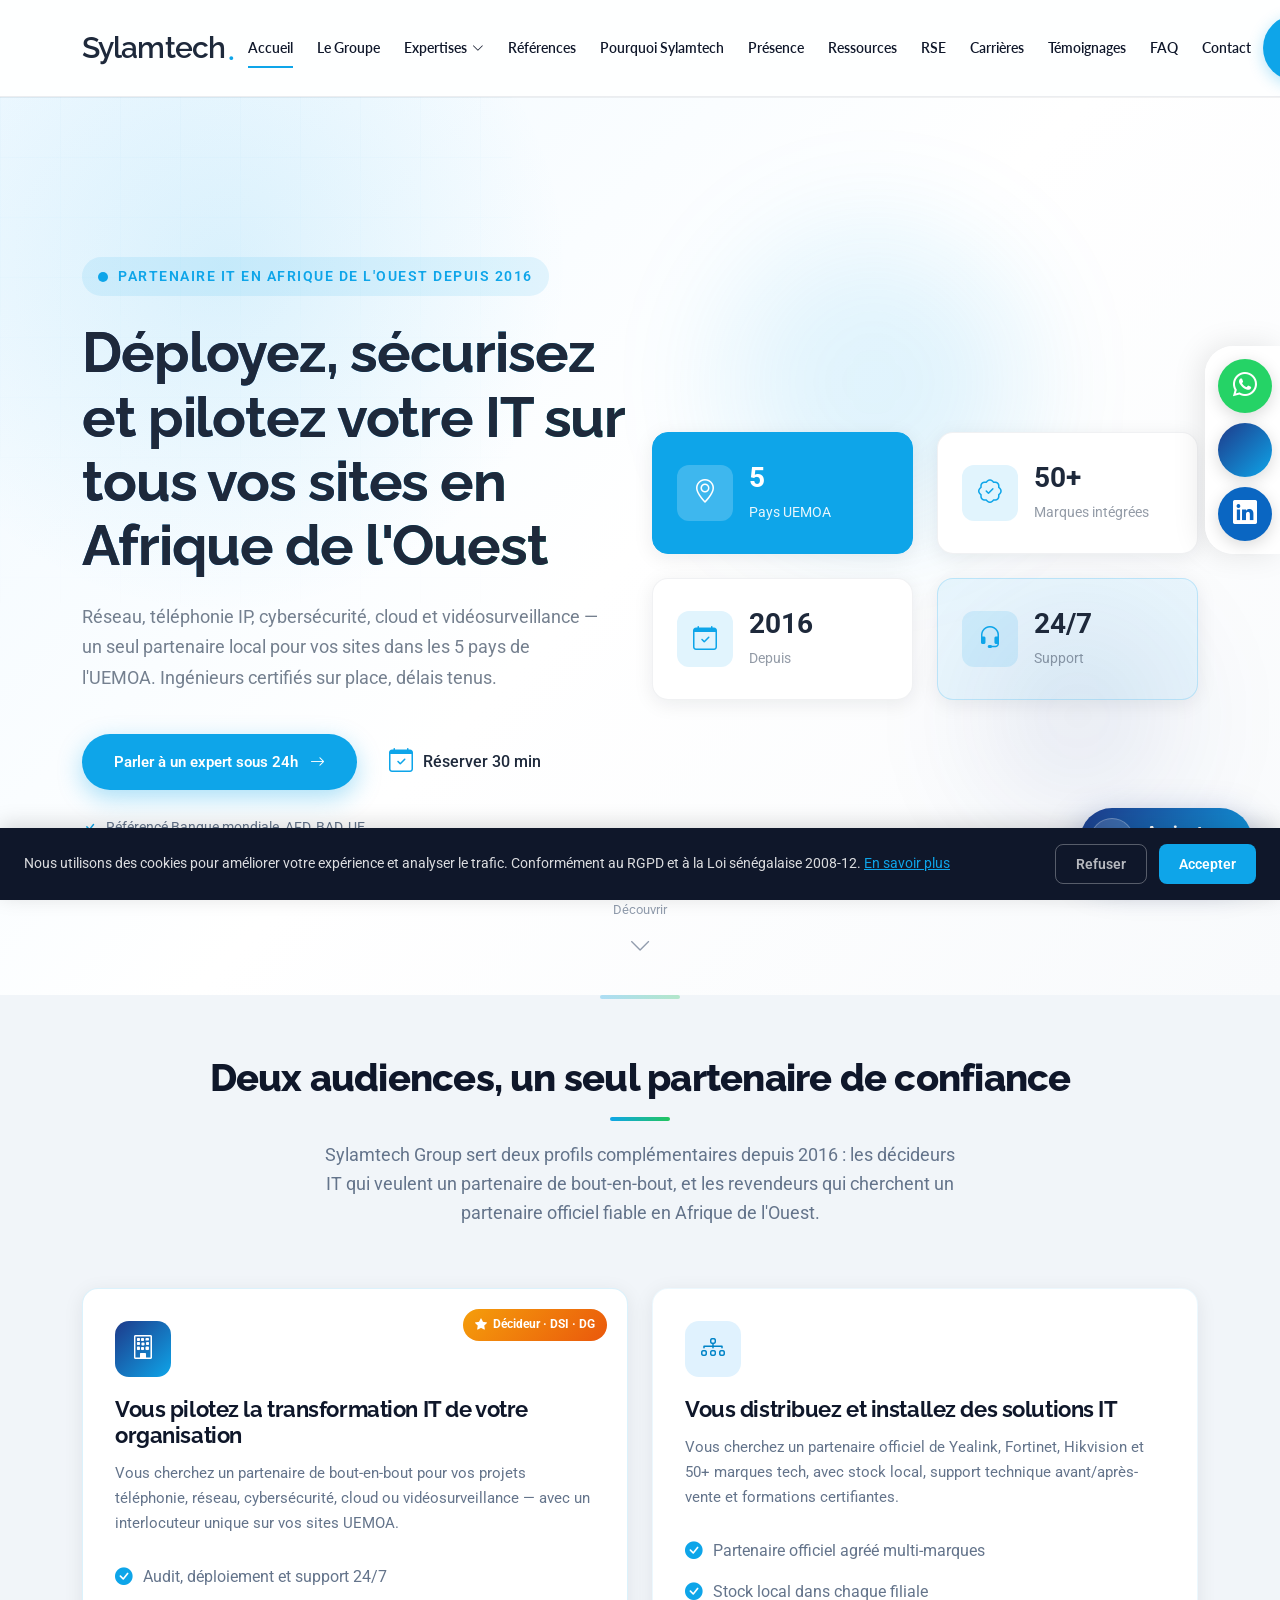
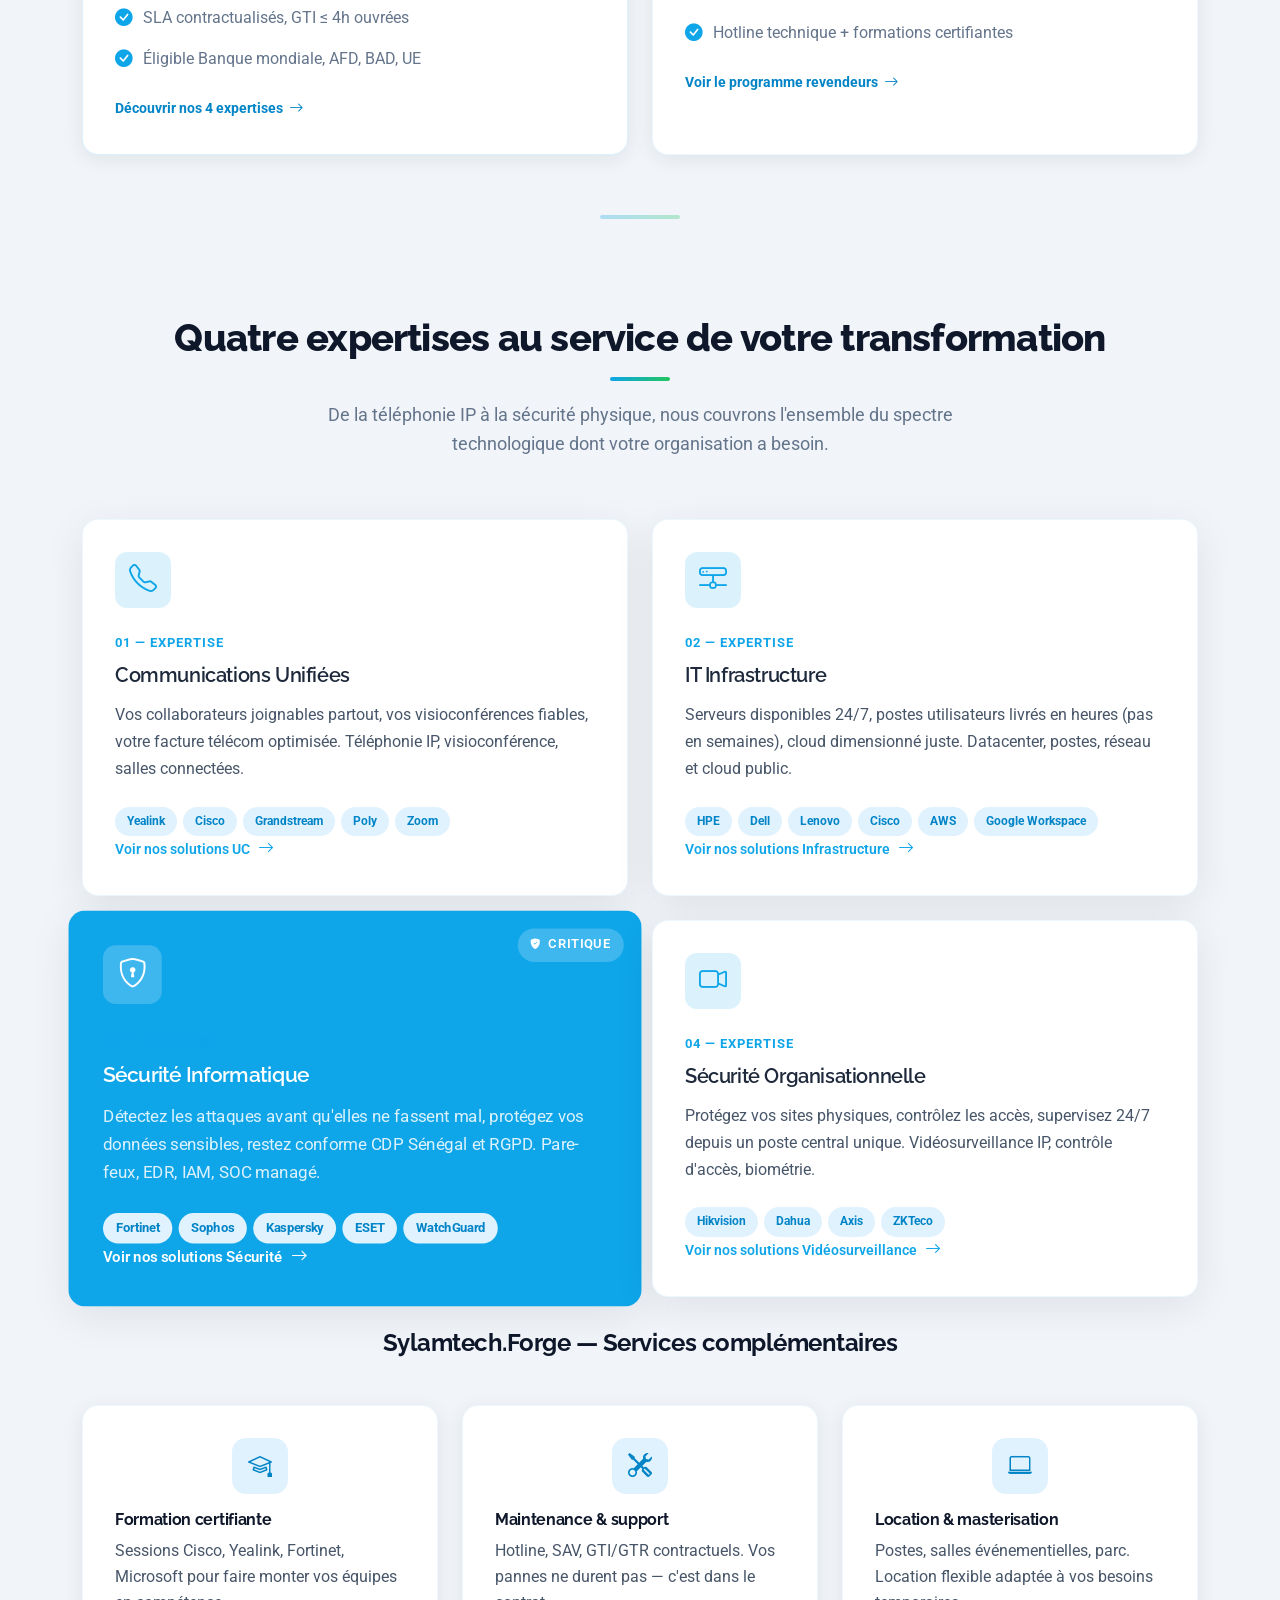
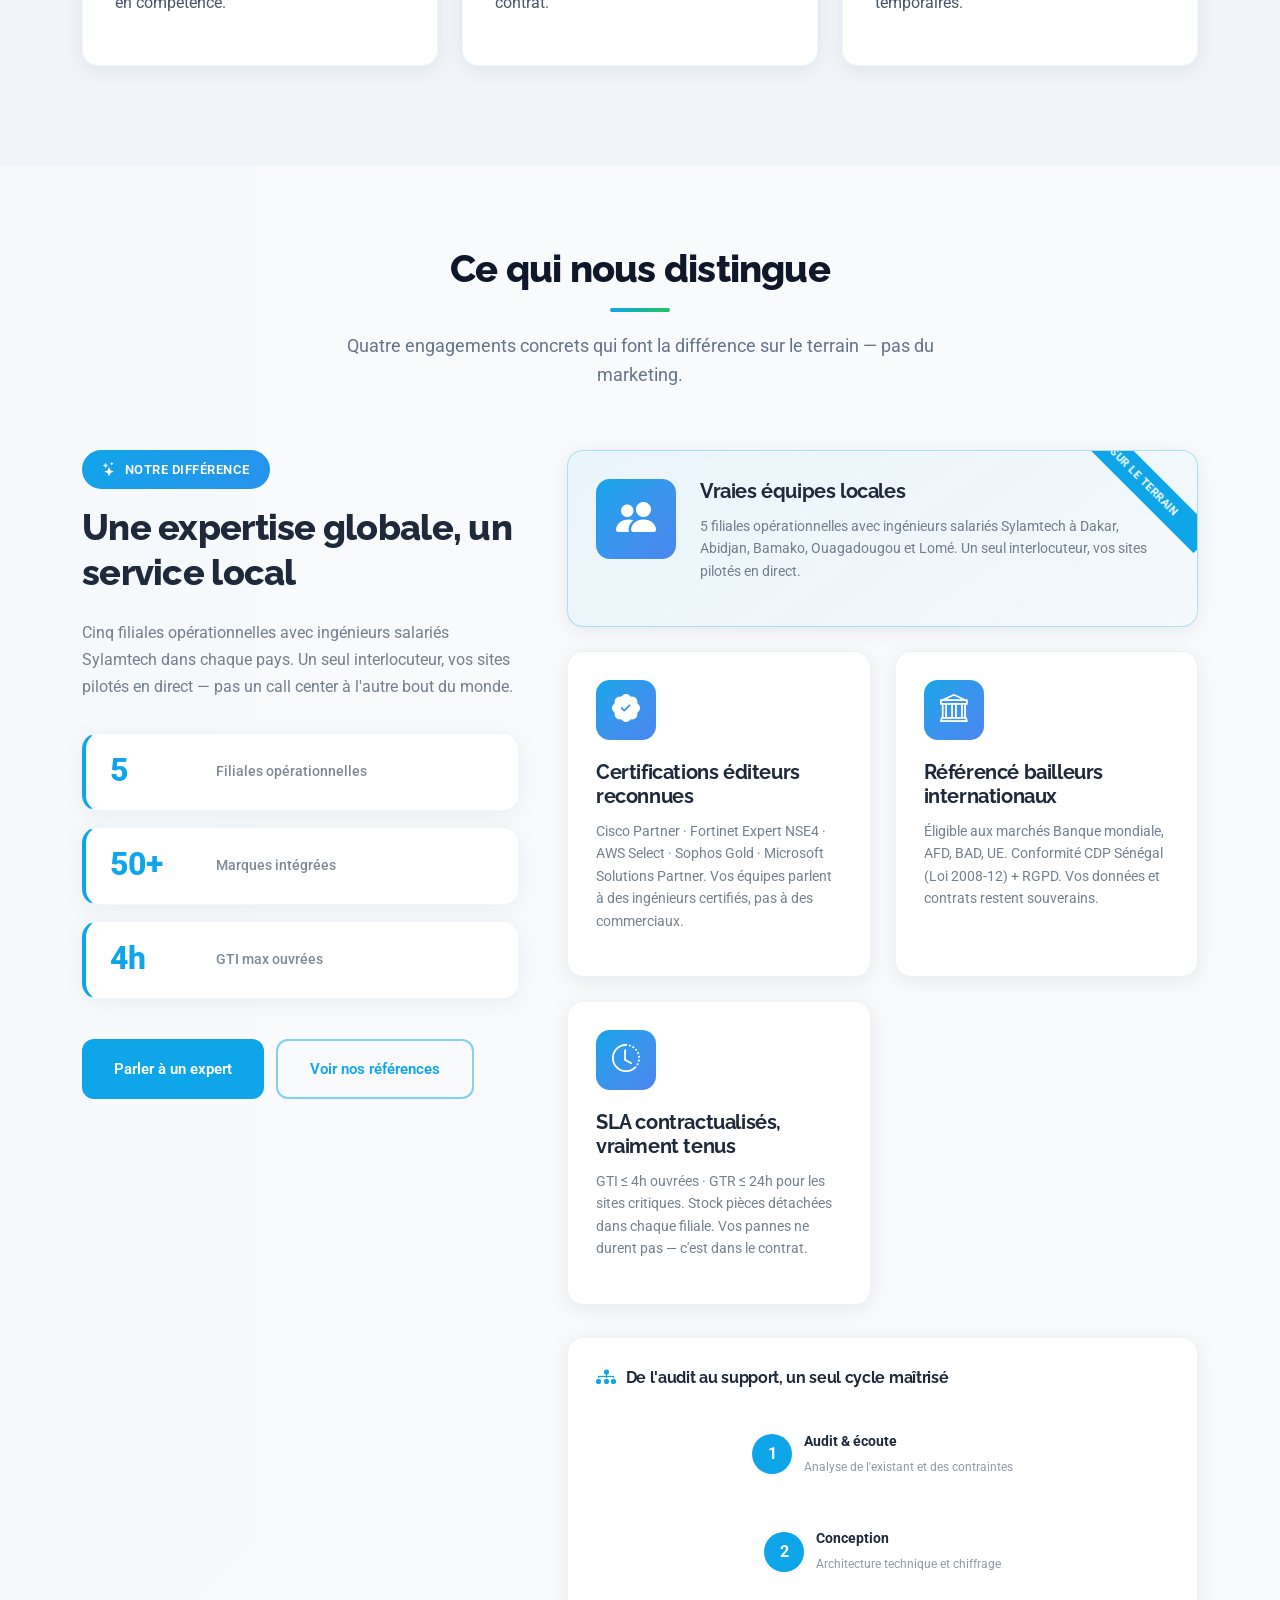
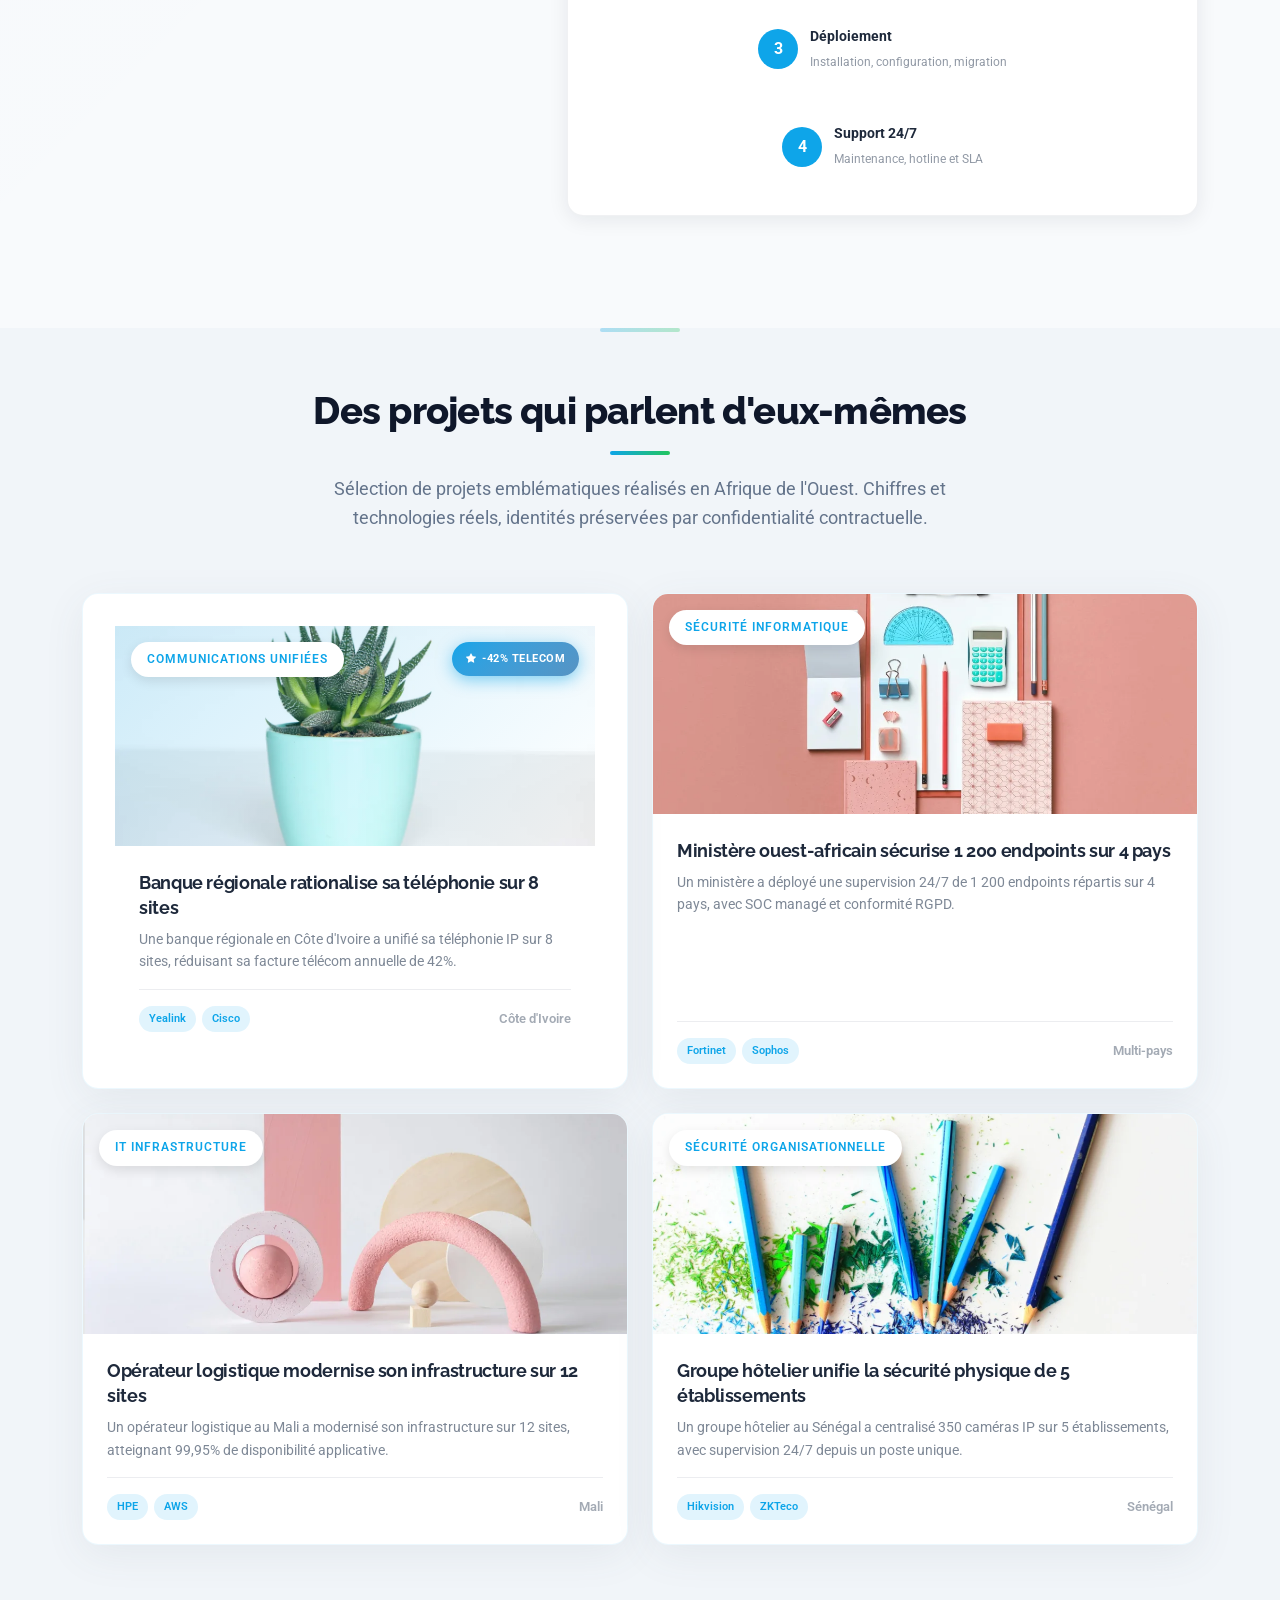
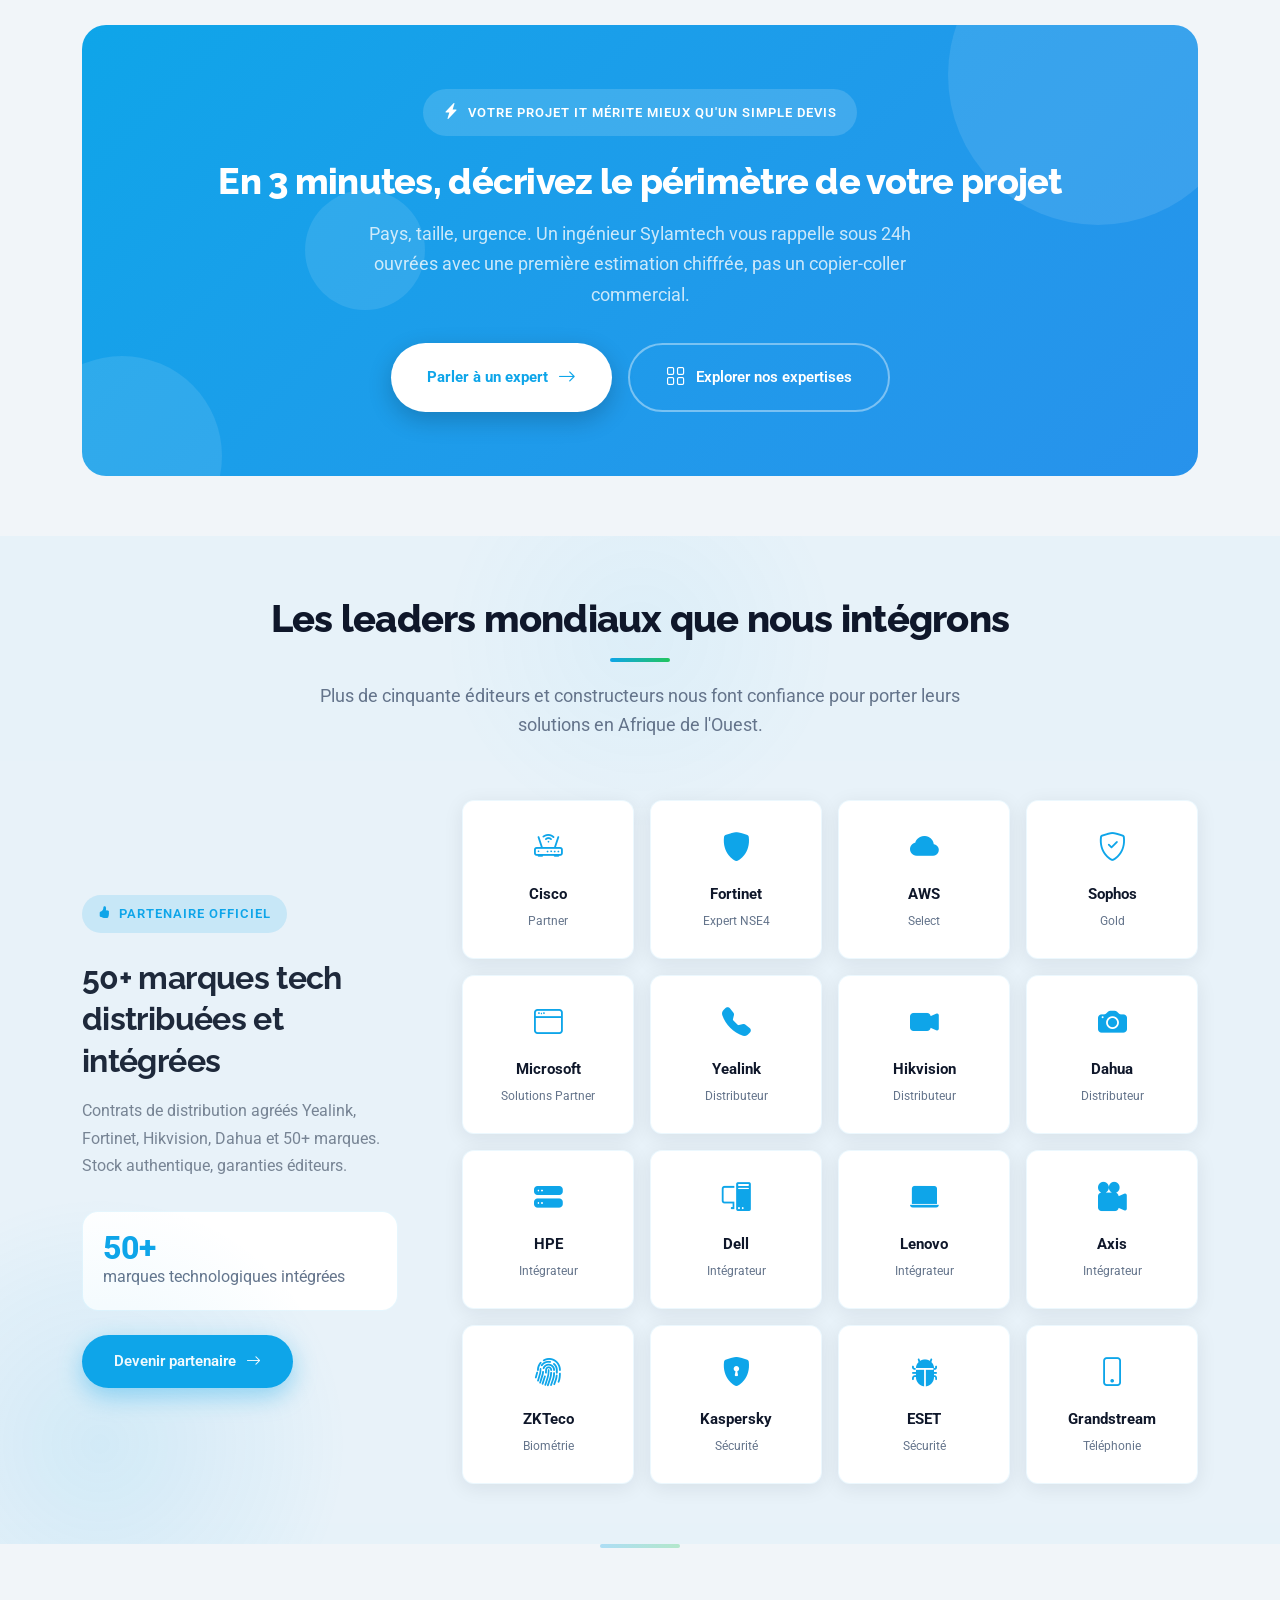
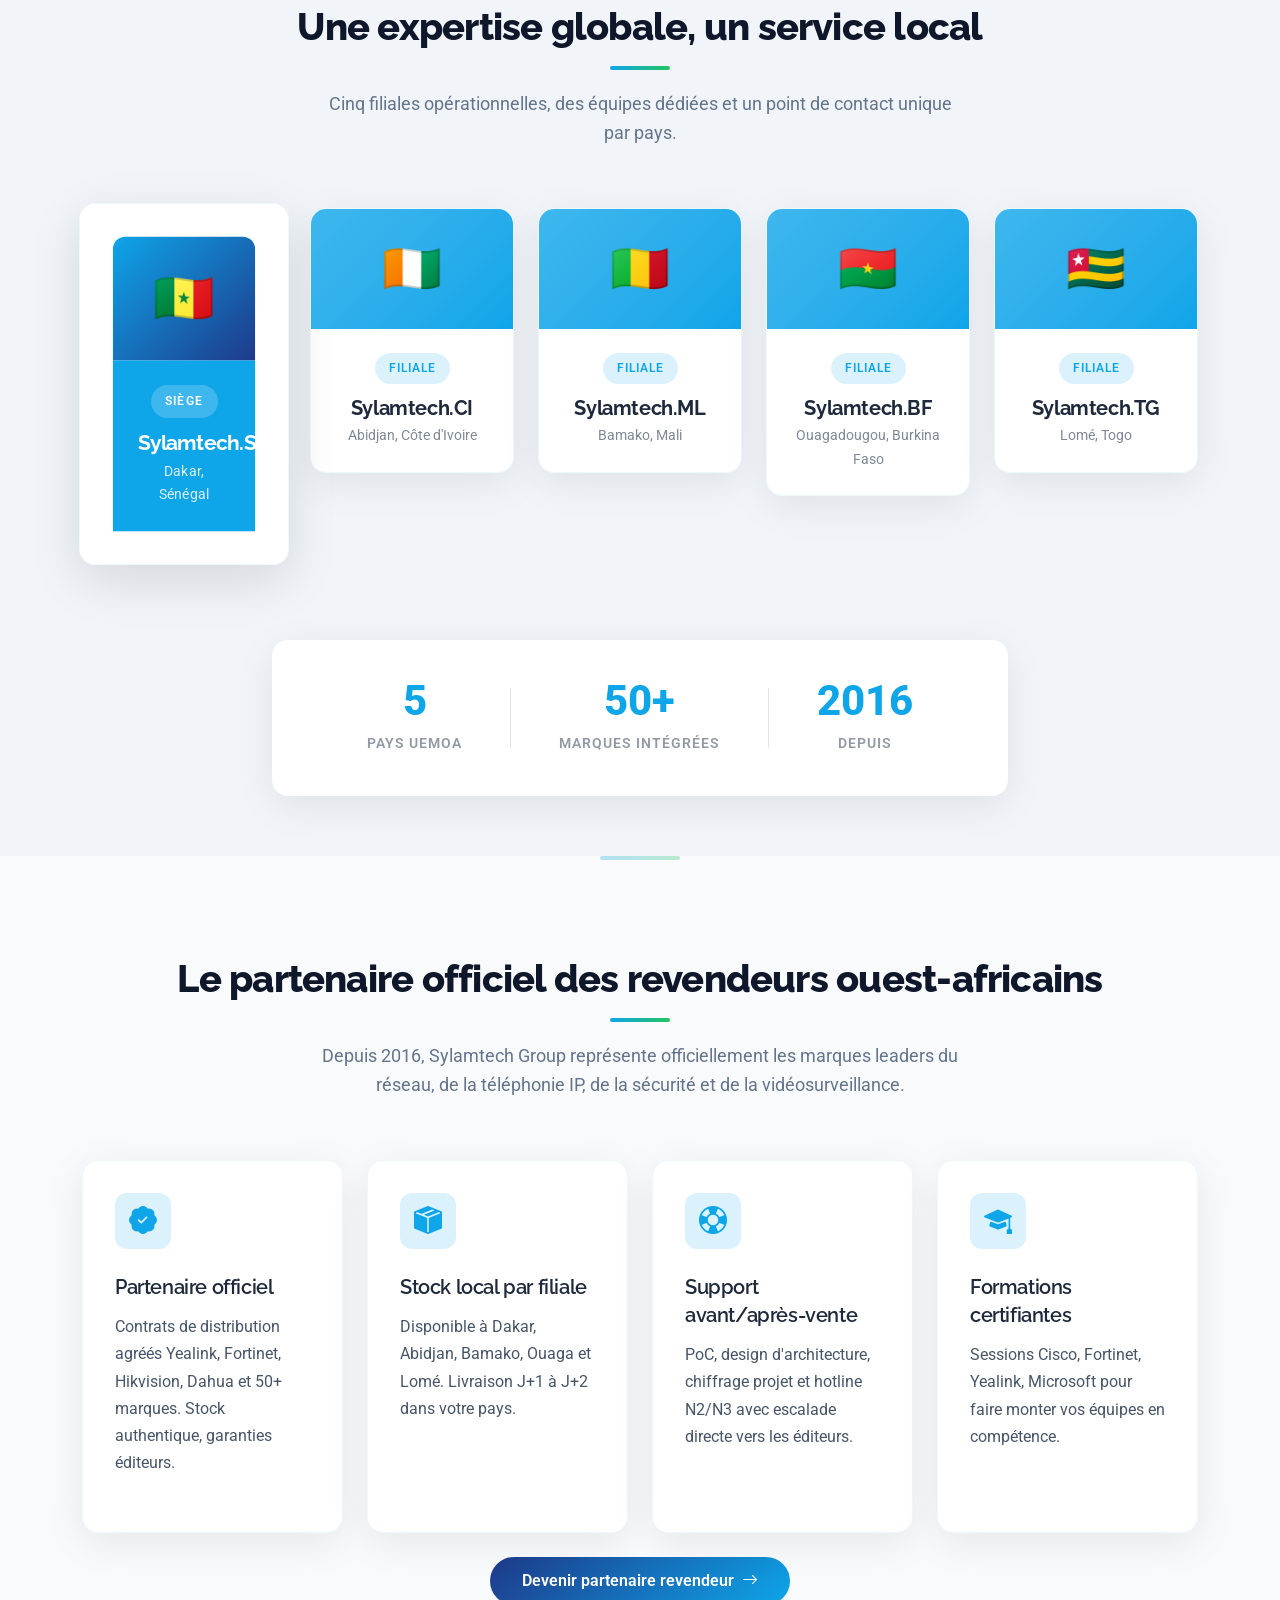
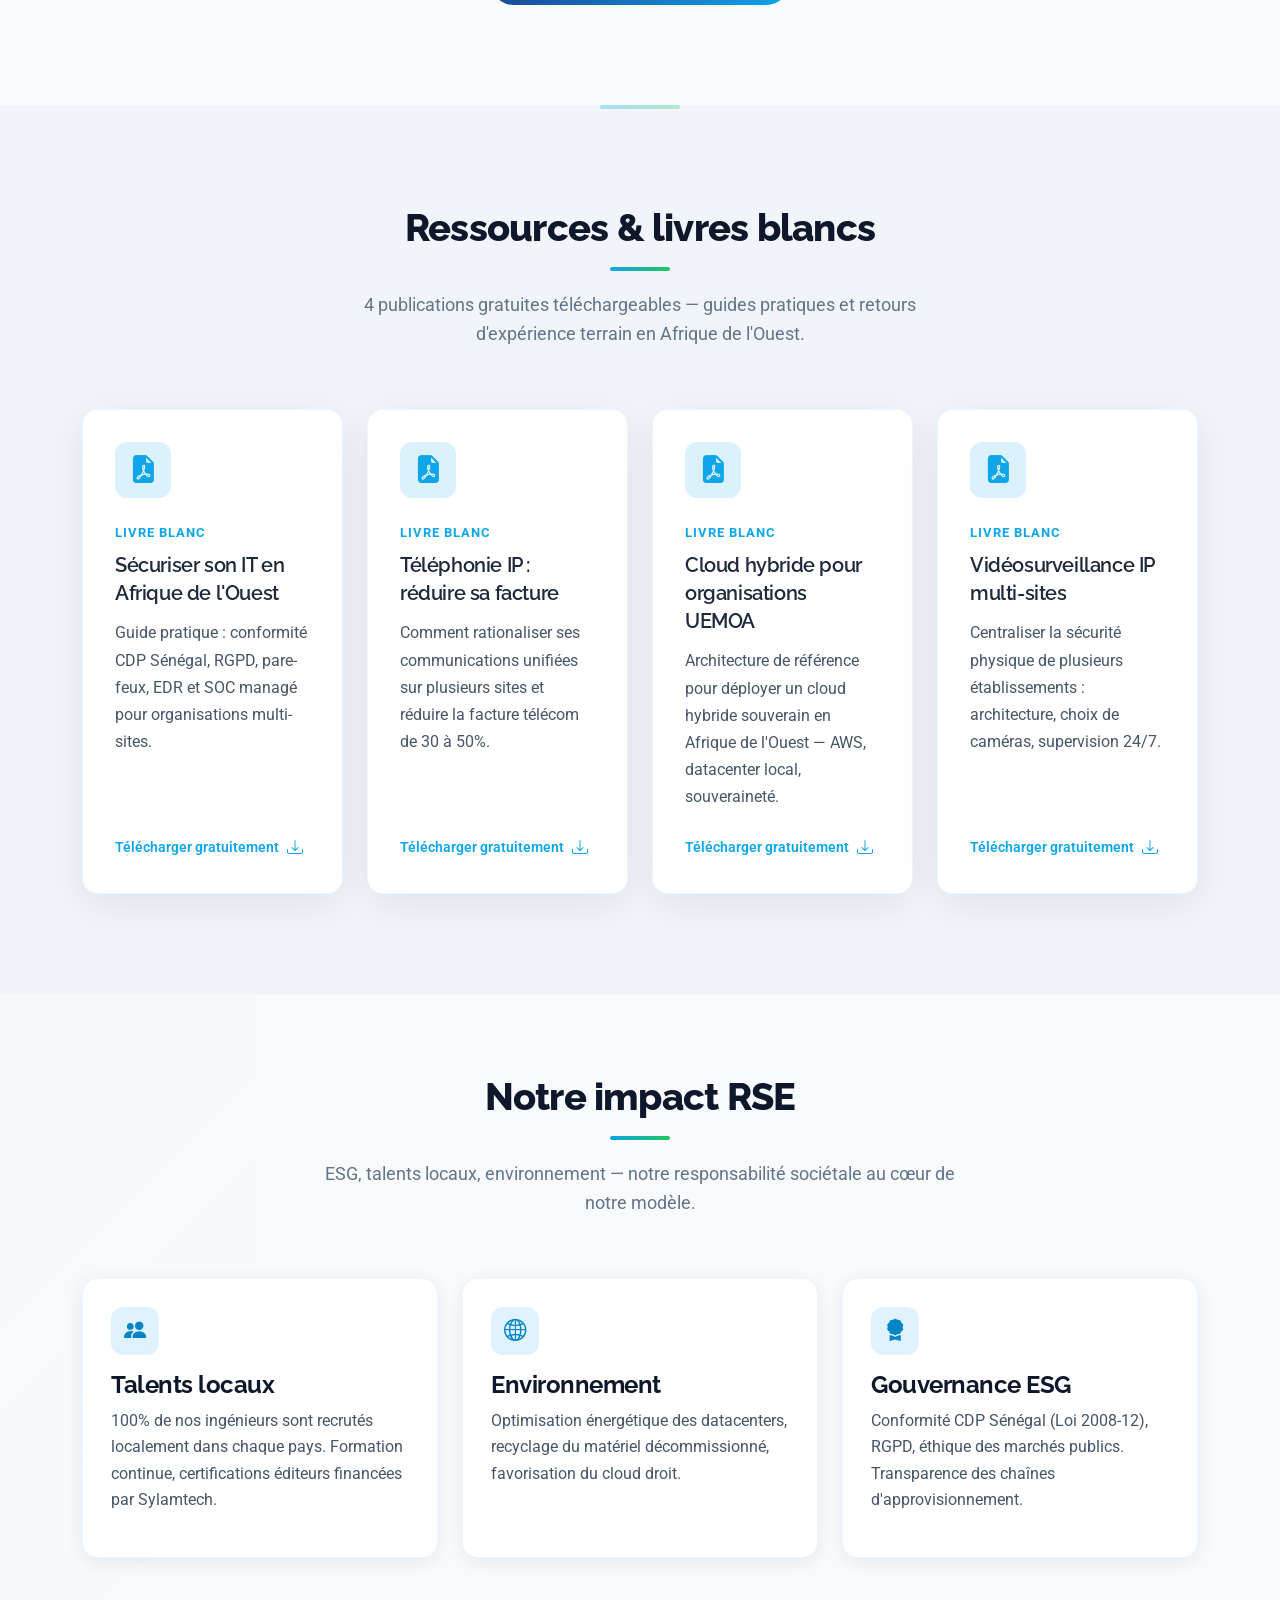
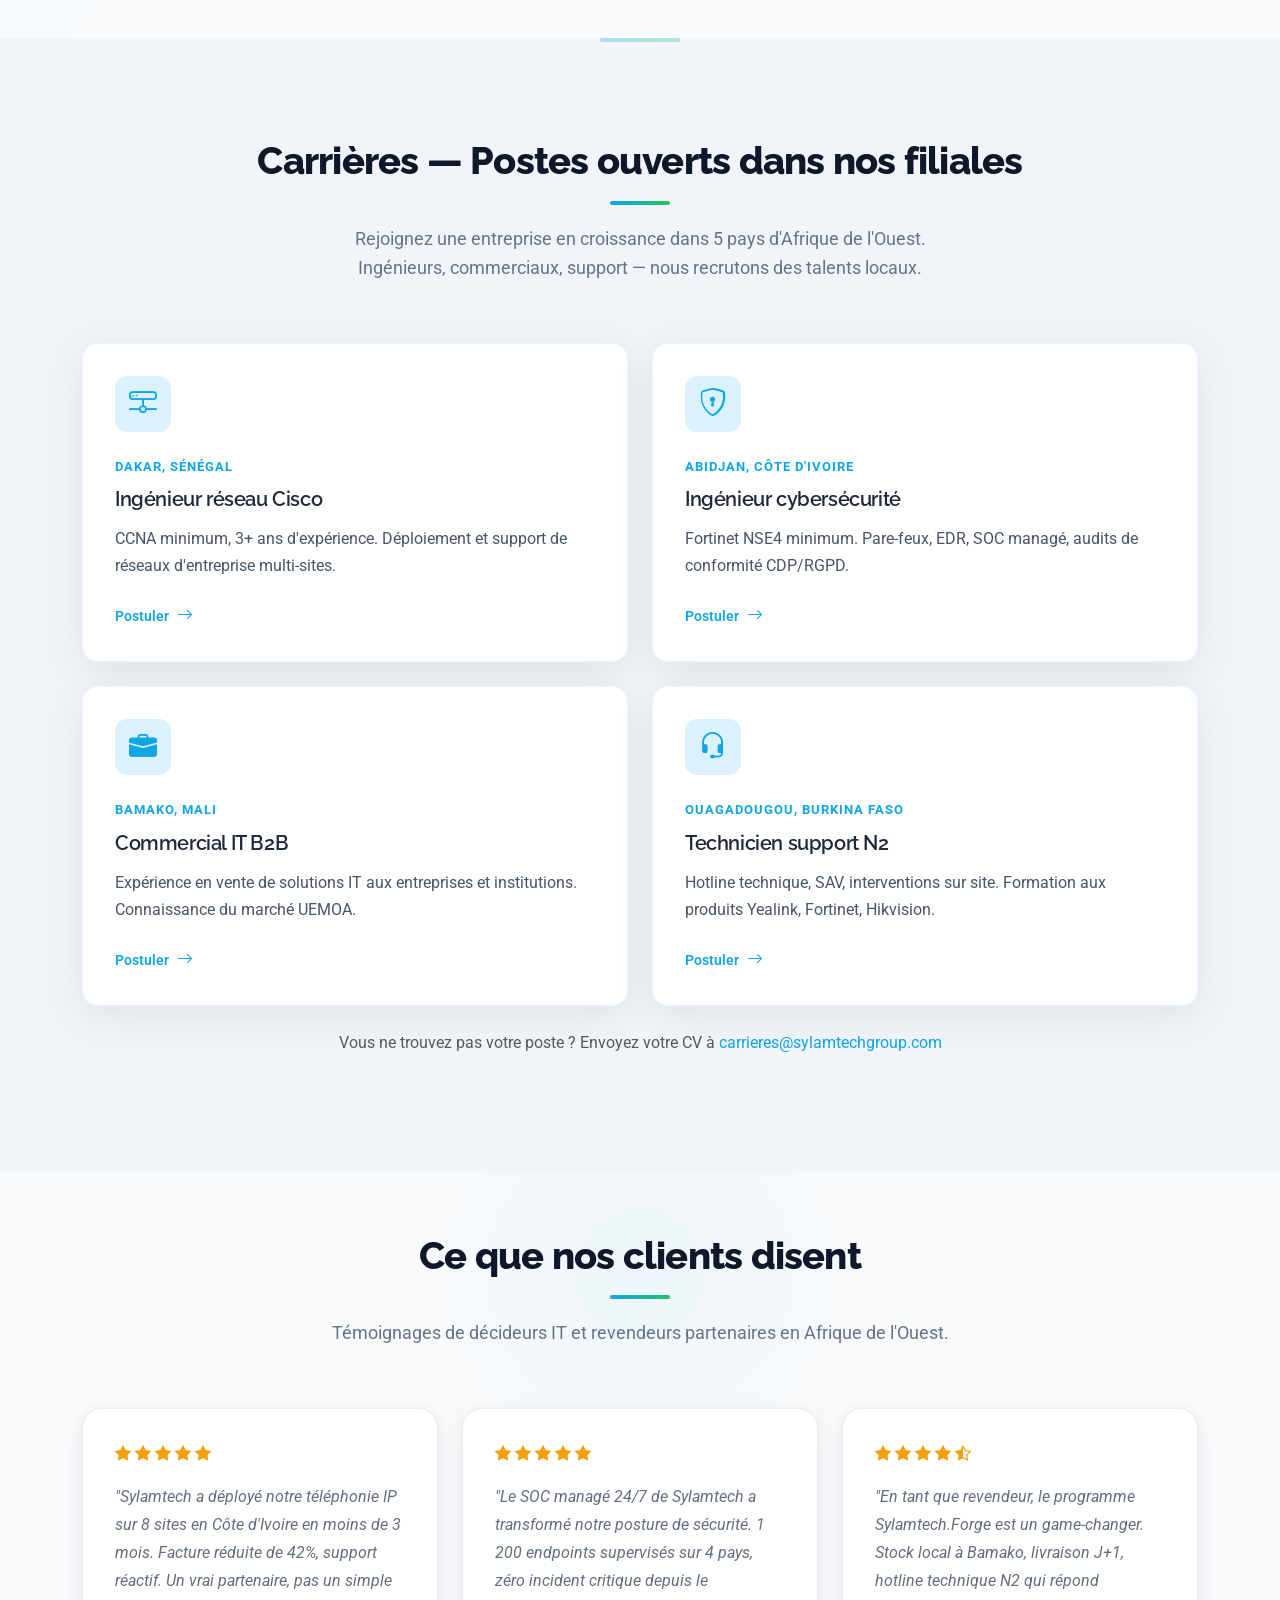
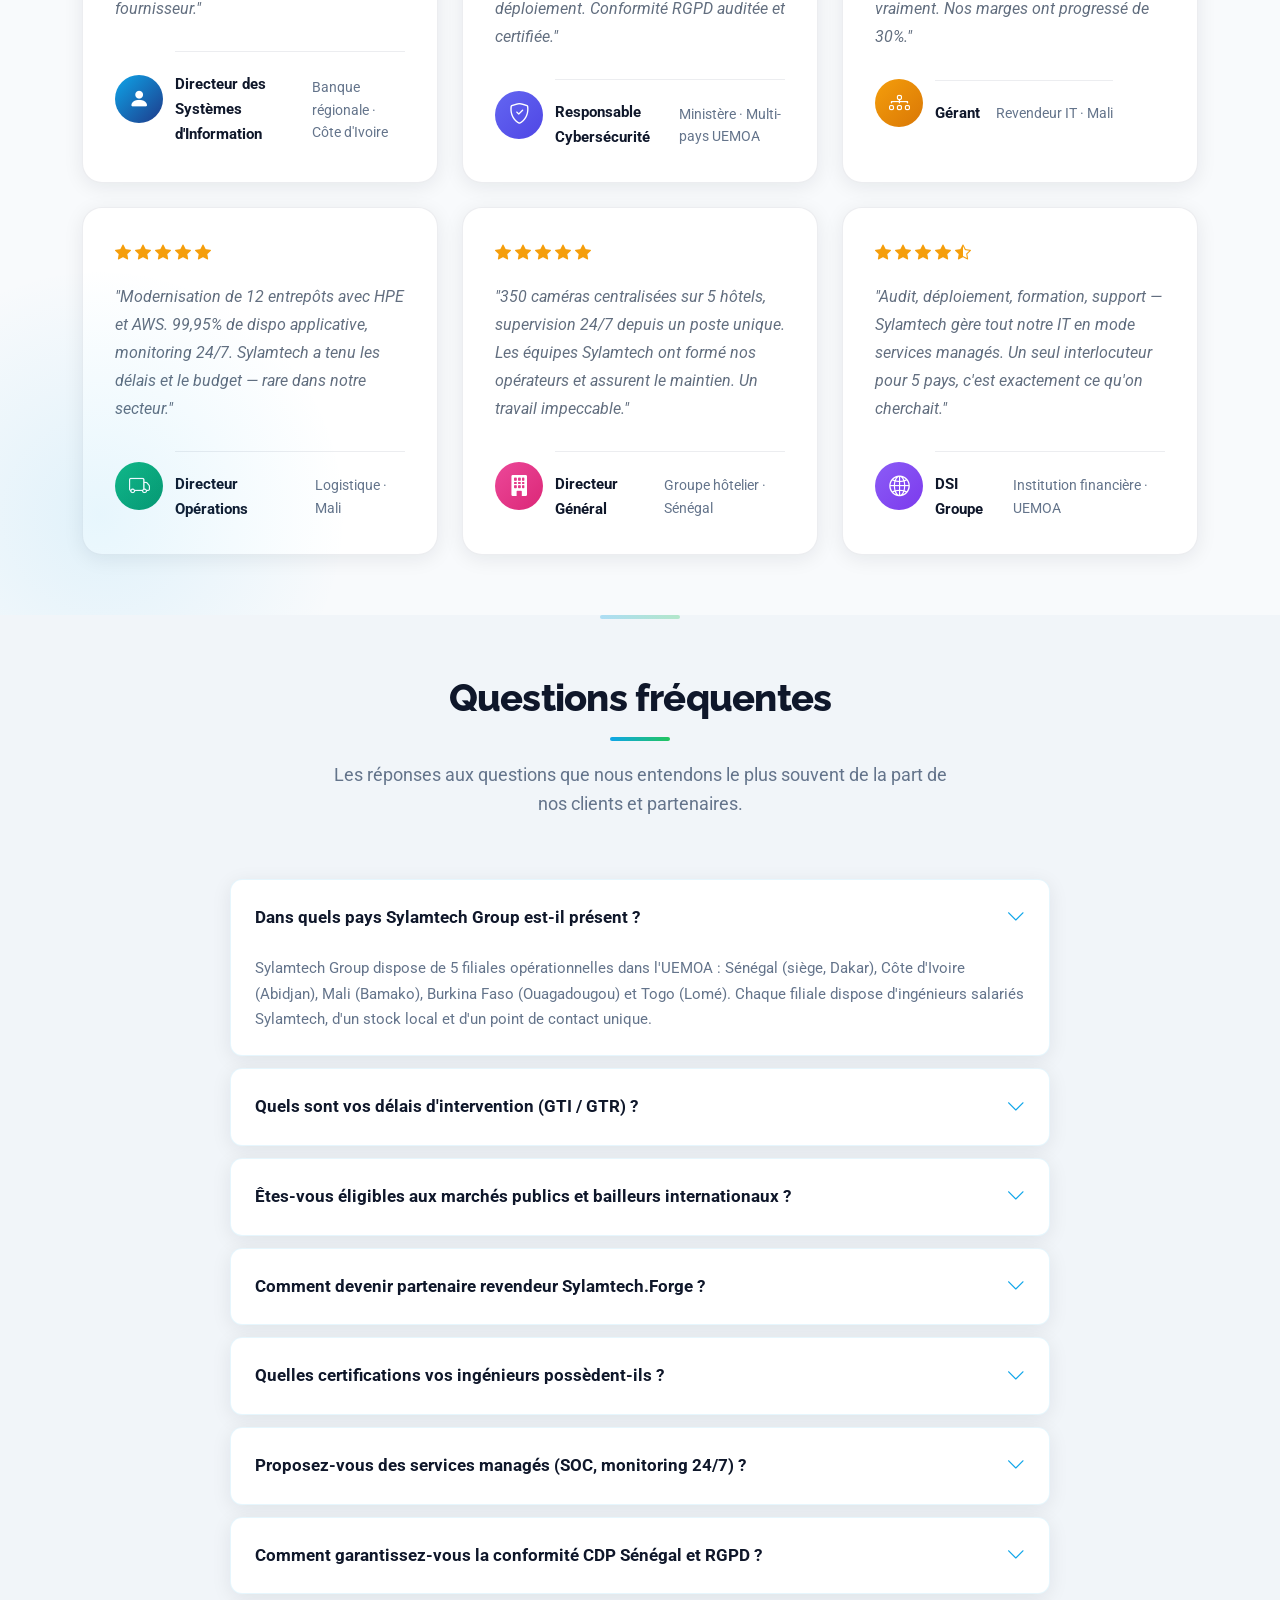
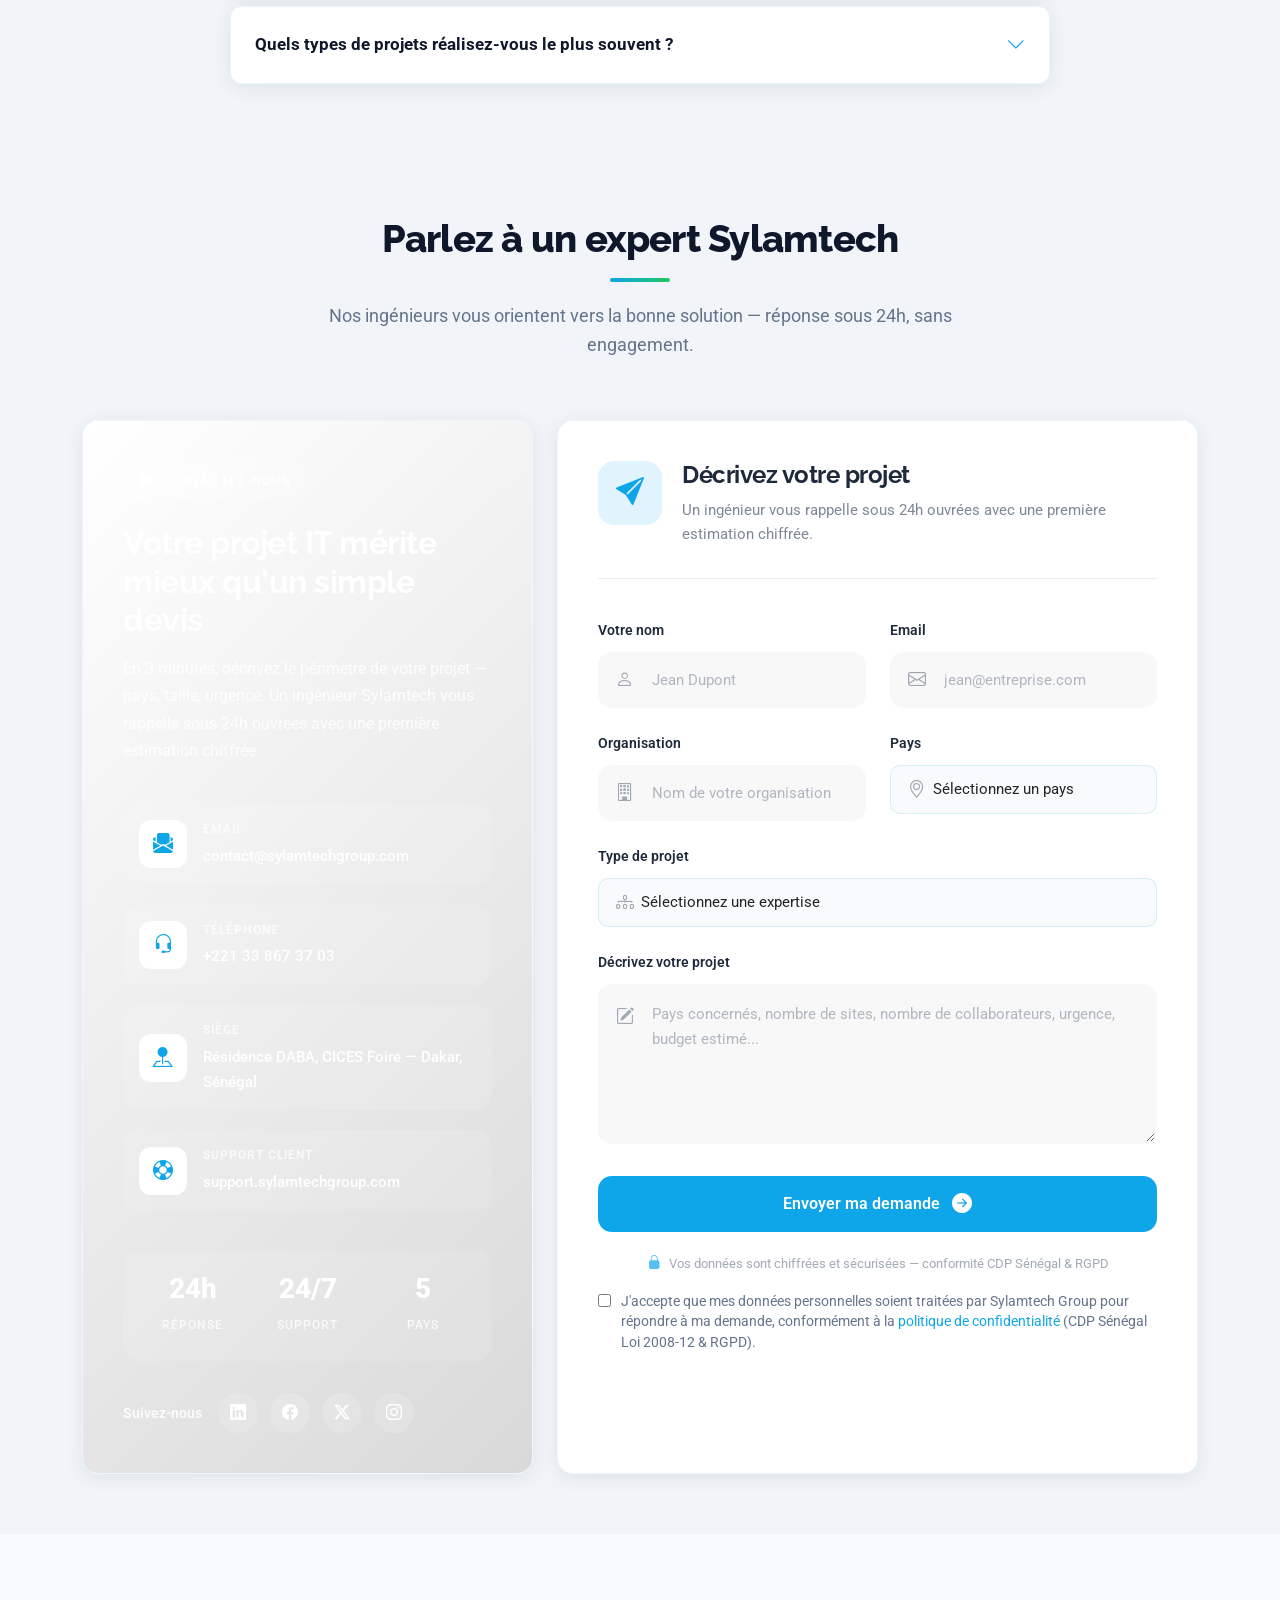
==== commit 011af6b3: "design: enhance hero, spacing, animations, mobile, performance + add Vercel config" ====
--- a/index.html
+++ b/index.html
@@ -159,6 +159,8 @@
 
     <!-- Hero Section -->
     <section id="hero" class="hero section">
+      <div class="hero-shape hero-shape-1"></div>
+      <div class="hero-shape hero-shape-2"></div>
 
       <div class="container" data-aos="fade-up" data-aos-delay="100">
 
@@ -240,6 +242,11 @@
         </div>
 
       </div>
+
+      <a href="#about" class="scroll-indicator d-none d-lg-flex" aria-label="Découvrir le groupe">
+        <span>Découvrir</span>
+        <i class="bi bi-chevron-down"></i>
+      </a>
 
     </section><!-- /Hero Section -->
 
@@ -612,7 +619,7 @@
           <div class="col-lg-6 col-md-6 portfolio-item isotope-item">
             <div class="project-card featured">
               <div class="image-wrapper">
-                <img src="assets/img/portfolio/portfolio-2.webp" alt="Banque régionale — Communications Unifiées" class="img-fluid" loading="lazy">
+                <img src="assets/img/portfolio/portfolio-2.webp" alt="Banque régionale — Communications Unifiées" class="img-fluid" loading="lazy" decoding="async" fetchpriority="low">
                 <div class="hover-overlay">
                   <div class="overlay-actions">
                     <a href="assets/img/portfolio/portfolio-2.webp" class="glightbox action-btn" data-gallery="portfolio">
@@ -644,7 +651,7 @@
           <div class="col-lg-6 col-md-6 portfolio-item isotope-item">
             <div class="project-card">
               <div class="image-wrapper">
-                <img src="assets/img/portfolio/portfolio-4.webp" alt="Ministère — Sécurité Informatique" class="img-fluid" loading="lazy">
+                <img src="assets/img/portfolio/portfolio-4.webp" alt="Ministère — Sécurité Informatique" class="img-fluid" loading="lazy" decoding="async" fetchpriority="low">
                 <div class="hover-overlay">
                   <div class="overlay-actions">
                     <a href="assets/img/portfolio/portfolio-4.webp" class="glightbox action-btn" data-gallery="portfolio">
@@ -675,7 +682,7 @@
           <div class="col-lg-6 col-md-6 portfolio-item isotope-item">
             <div class="project-card">
               <div class="image-wrapper">
-                <img src="assets/img/portfolio/portfolio-6.webp" alt="Opérateur logistique — IT Infrastructure" class="img-fluid" loading="lazy">
+                <img src="assets/img/portfolio/portfolio-6.webp" alt="Opérateur logistique — IT Infrastructure" class="img-fluid" loading="lazy" decoding="async" fetchpriority="low">
                 <div class="hover-overlay">
                   <div class="overlay-actions">
                     <a href="assets/img/portfolio/portfolio-6.webp" class="glightbox action-btn" data-gallery="portfolio">
@@ -706,7 +713,7 @@
           <div class="col-lg-6 col-md-6 portfolio-item isotope-item">
             <div class="project-card">
               <div class="image-wrapper">
-                <img src="assets/img/portfolio/portfolio-8.webp" alt="Groupe hôtelier — Sécurité Organisationnelle" class="img-fluid" loading="lazy">
+                <img src="assets/img/portfolio/portfolio-8.webp" alt="Groupe hôtelier — Sécurité Organisationnelle" class="img-fluid" loading="lazy" decoding="async" fetchpriority="low">
                 <div class="hover-overlay">
                   <div class="overlay-actions">
                     <a href="assets/img/portfolio/portfolio-8.webp" class="glightbox action-btn" data-gallery="portfolio">
--- a/assets/css/sylamtech.css
+++ b/assets/css/sylamtech.css
@@ -40,10 +40,21 @@
 }
 
 .section-title h2 {
-  font-size: 2.25rem;
-  margin-bottom: 1rem;
+  font-size: 2.4rem;
+  margin-bottom: 1.25rem;
   position: relative;
   display: inline-block;
+  font-weight: 800;
+}
+
+.section-title h2::after {
+  content: '';
+  display: block;
+  width: 60px;
+  height: 4px;
+  background: linear-gradient(90deg, var(--sylamtech-primary), var(--sylamtech-success));
+  border-radius: 2px;
+  margin: 14px auto 0;
 }
 
 .section-title p {
@@ -51,6 +62,12 @@
   color: var(--sylamtech-text-muted);
   max-width: 640px;
   margin: 0 auto;
+}
+
+.section-title.text-start h2::after,
+.section-title.text-left h2::after {
+  margin-left: 0;
+  margin-right: auto;
 }
 
 /* ---------- Header / Navigation ---------- */
@@ -124,7 +141,7 @@
 
 /* ---------- Hero Section ---------- */
 .hero {
-  padding: 140px 0 100px;
+  padding: 160px 0 120px;
   background: linear-gradient(135deg, #f0f9ff 0%, #ffffff 50%, #f8fafc 100%);
   position: relative;
   overflow: hidden;
@@ -135,17 +152,70 @@
   position: absolute;
   top: -20%;
   right: -10%;
-  width: 600px;
-  height: 600px;
-  background: radial-gradient(circle, rgba(14,165,233,0.08) 0%, transparent 70%);
+  width: 700px;
+  height: 700px;
+  background: radial-gradient(circle, rgba(14,165,233,0.12) 0%, transparent 70%);
   pointer-events: none;
 }
 
+.hero::after {
+  content: '';
+  position: absolute;
+  inset: 0;
+  background-image:
+    linear-gradient(rgba(14, 165, 233, 0.03) 1px, transparent 1px),
+    linear-gradient(90deg, rgba(14, 165, 233, 0.03) 1px, transparent 1px);
+  background-size: 60px 60px;
+  pointer-events: none;
+  mask-image: linear-gradient(to bottom, rgba(0,0,0,0.5) 0%, transparent 80%);
+  -webkit-mask-image: linear-gradient(to bottom, rgba(0,0,0,0.5) 0%, transparent 80%);
+}
+
+.hero-shape {
+  position: absolute;
+  border-radius: 50%;
+  filter: blur(60px);
+  opacity: 0.5;
+  pointer-events: none;
+  z-index: 0;
+}
+.hero-shape-1 {
+  width: 300px;
+  height: 300px;
+  background: rgba(14, 165, 233, 0.25);
+  top: 15%;
+  right: 20%;
+  animation: float 8s ease-in-out infinite;
+}
+.hero-shape-2 {
+  width: 200px;
+  height: 200px;
+  background: rgba(30, 58, 138, 0.18);
+  bottom: 20%;
+  right: 8%;
+  animation: float 10s ease-in-out infinite reverse;
+}
+
+@keyframes float {
+  0%, 100% { transform: translateY(0) scale(1); }
+  50% { transform: translateY(-25px) scale(1.05); }
+}
+
 .hero-headline {
-  font-size: 3.2rem;
+  font-size: 3.4rem;
   font-weight: 800;
-  line-height: 1.1;
+  line-height: 1.08;
   margin-bottom: 1.5rem;
+  background: linear-gradient(135deg, var(--sylamtech-secondary) 0%, var(--sylamtech-primary) 60%, var(--sylamtech-success) 100%);
+  -webkit-background-clip: text;
+  background-clip: text;
+  color: transparent;
+}
+
+.hero-content,
+.stats-grid {
+  position: relative;
+  z-index: 1;
 }
 
 .hero-text {
@@ -201,6 +271,23 @@
   text-decoration: none;
   box-shadow: 0 8px 25px rgba(14, 165, 233, 0.35);
   transition: var(--sylamtech-transition);
+  position: relative;
+  overflow: hidden;
+}
+
+.cta-button::before {
+  content: '';
+  position: absolute;
+  top: 0;
+  left: -100%;
+  width: 100%;
+  height: 100%;
+  background: linear-gradient(90deg, transparent, rgba(255,255,255,0.25), transparent);
+  transition: left 0.6s ease;
+}
+
+.cta-button:hover::before {
+  left: 100%;
 }
 
 .cta-button:hover {
@@ -220,6 +307,36 @@
 
 .cta-link:hover {
   color: var(--sylamtech-secondary);
+}
+
+.scroll-indicator {
+  position: absolute;
+  bottom: 30px;
+  left: 50%;
+  transform: translateX(-50%);
+  display: flex;
+  flex-direction: column;
+  align-items: center;
+  gap: 8px;
+  color: var(--sylamtech-text-muted);
+  font-size: 0.8rem;
+  text-decoration: none;
+  z-index: 2;
+  opacity: 0.7;
+  transition: var(--sylamtech-transition);
+}
+.scroll-indicator:hover {
+  opacity: 1;
+  color: var(--sylamtech-primary);
+}
+.scroll-indicator i {
+  animation: bounce 2s infinite;
+  font-size: 1.4rem;
+}
+@keyframes bounce {
+  0%, 20%, 50%, 80%, 100% { transform: translateY(0); }
+  40% { transform: translateY(-10px); }
+  60% { transform: translateY(-5px); }
 }
 
 .stats-grid {
@@ -266,11 +383,29 @@
 
 /* ---------- Section Spacing ---------- */
 section {
-  padding: 100px 0;
+  padding: 110px 0;
+  position: relative;
+}
+
+section + section::before {
+  content: '';
+  position: absolute;
+  top: 0;
+  left: 50%;
+  transform: translateX(-50%);
+  width: 80px;
+  height: 4px;
+  background: linear-gradient(90deg, var(--sylamtech-primary), var(--sylamtech-success));
+  border-radius: 2px;
+  opacity: 0.3;
 }
 
 .section.light-background {
   background: var(--sylamtech-bg) !important;
+}
+
+.section.alt-background {
+  background: linear-gradient(180deg, var(--sylamtech-bg) 0%, #ffffff 100%);
 }
 
 /* ---------- Cards ---------- */
@@ -289,8 +424,8 @@
 .service-card:hover,
 .featured:hover {
   transform: translateY(-6px);
-  box-shadow: var(--sylamtech-shadow-lg);
-  border-color: rgba(14, 165, 233, 0.15);
+  box-shadow: var(--sylamtech-shadow-lg), 0 0 0 1px rgba(14, 165, 233, 0.1);
+  border-color: rgba(14, 165, 233, 0.2);
 }
 
 .service-card .icon-wrapper {
@@ -304,6 +439,12 @@
   justify-content: center;
   font-size: 1.5rem;
   margin-bottom: 20px;
+  transition: var(--sylamtech-transition);
+}
+
+.service-card:hover .icon-wrapper {
+  transform: scale(1.08) rotate(-3deg);
+  box-shadow: 0 8px 20px rgba(14, 165, 233, 0.25);
 }
 
 .service-card.featured .icon-wrapper {
@@ -366,8 +507,9 @@
 }
 
 .capability-card:hover {
-  transform: translateY(-4px);
-  box-shadow: var(--sylamtech-shadow-lg);
+  transform: translateY(-6px);
+  box-shadow: var(--sylamtech-shadow-lg), 0 0 0 1px rgba(14, 165, 233, 0.1);
+  border-color: rgba(14, 165, 233, 0.2);
 }
 
 .capability-icon {
@@ -381,6 +523,12 @@
   justify-content: center;
   font-size: 1.5rem;
   margin: 0 auto 16px;
+  transition: var(--sylamtech-transition);
+}
+
+.capability-card:hover .capability-icon {
+  transform: scale(1.1) rotate(-3deg);
+  box-shadow: 0 8px 20px rgba(14, 165, 233, 0.25);
 }
 
 /* ---------- Why Us / Features ---------- */
@@ -395,8 +543,9 @@
 }
 
 .why-us .feature-box:hover {
-  transform: translateY(-4px);
-  box-shadow: var(--sylamtech-shadow-lg);
+  transform: translateY(-6px);
+  box-shadow: var(--sylamtech-shadow-lg), 0 0 0 1px rgba(14, 165, 233, 0.1);
+  border-color: rgba(14, 165, 233, 0.2);
 }
 
 .why-us .feature-box.highlight {
@@ -415,6 +564,12 @@
   justify-content: center;
   font-size: 1.4rem;
   margin-bottom: 16px;
+  transition: var(--sylamtech-transition);
+}
+
+.why-us .feature-box:hover .feature-icon {
+  transform: scale(1.1) rotate(3deg);
+  box-shadow: 0 8px 20px rgba(14, 165, 233, 0.25);
 }
 
 .process-timeline {
@@ -1265,6 +1420,21 @@
   color: #fff;
 }
 
+.mobile-cta-btn:active {
+  transform: scale(0.96);
+}
+
+.mobile-cta-call:hover {
+  background: rgba(14, 165, 233, 0.18);
+}
+.mobile-cta-whatsapp:hover {
+  background: rgba(37, 211, 102, 0.2);
+}
+.mobile-cta-book:hover {
+  box-shadow: 0 4px 15px rgba(14, 165, 233, 0.35);
+  color: #fff;
+}
+
 /* ---------- Cookie Consent ---------- */
 .cookie-consent {
   background: var(--sylamtech-text) !important;
@@ -1395,11 +1565,34 @@
   .hero-headline {
     font-size: 2.4rem;
   }
+  .hero {
+    padding: 120px 0 90px;
+  }
   .section-title h2 {
     font-size: 1.9rem;
   }
   section {
     padding: 70px 0;
+  }
+  .mobile-nav-toggle {
+    font-size: 1.6rem;
+    color: var(--sylamtech-primary);
+    transition: var(--sylamtech-transition);
+  }
+  .mobile-nav-toggle:hover {
+    color: var(--sylamtech-secondary);
+  }
+  .navmenu {
+    background: rgba(255, 255, 255, 0.98);
+    backdrop-filter: blur(12px);
+    border-radius: var(--sylamtech-radius);
+    box-shadow: var(--sylamtech-shadow-lg);
+    padding: 16px;
+    margin-top: 12px;
+  }
+  .navmenu a {
+    padding: 12px 0 !important;
+    font-size: 1rem;
   }
   .cta-section {
     padding: 40px;
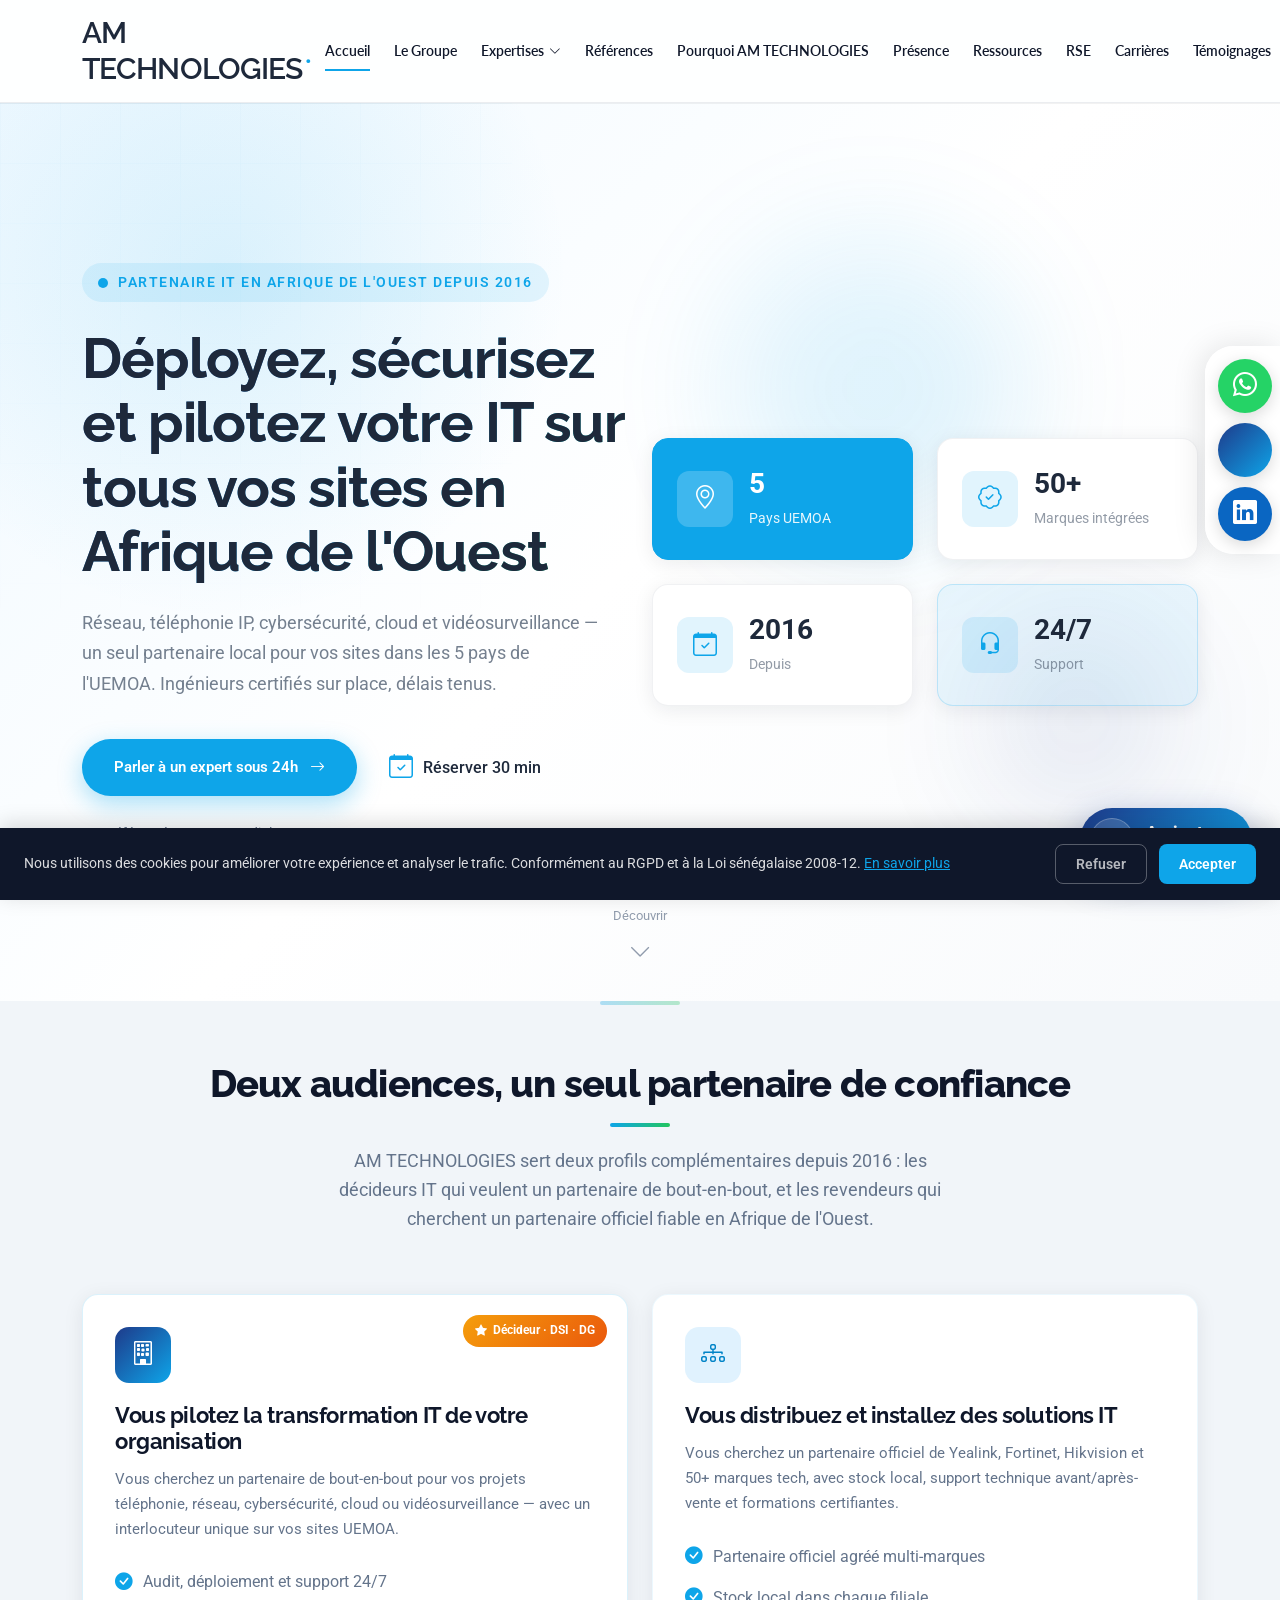
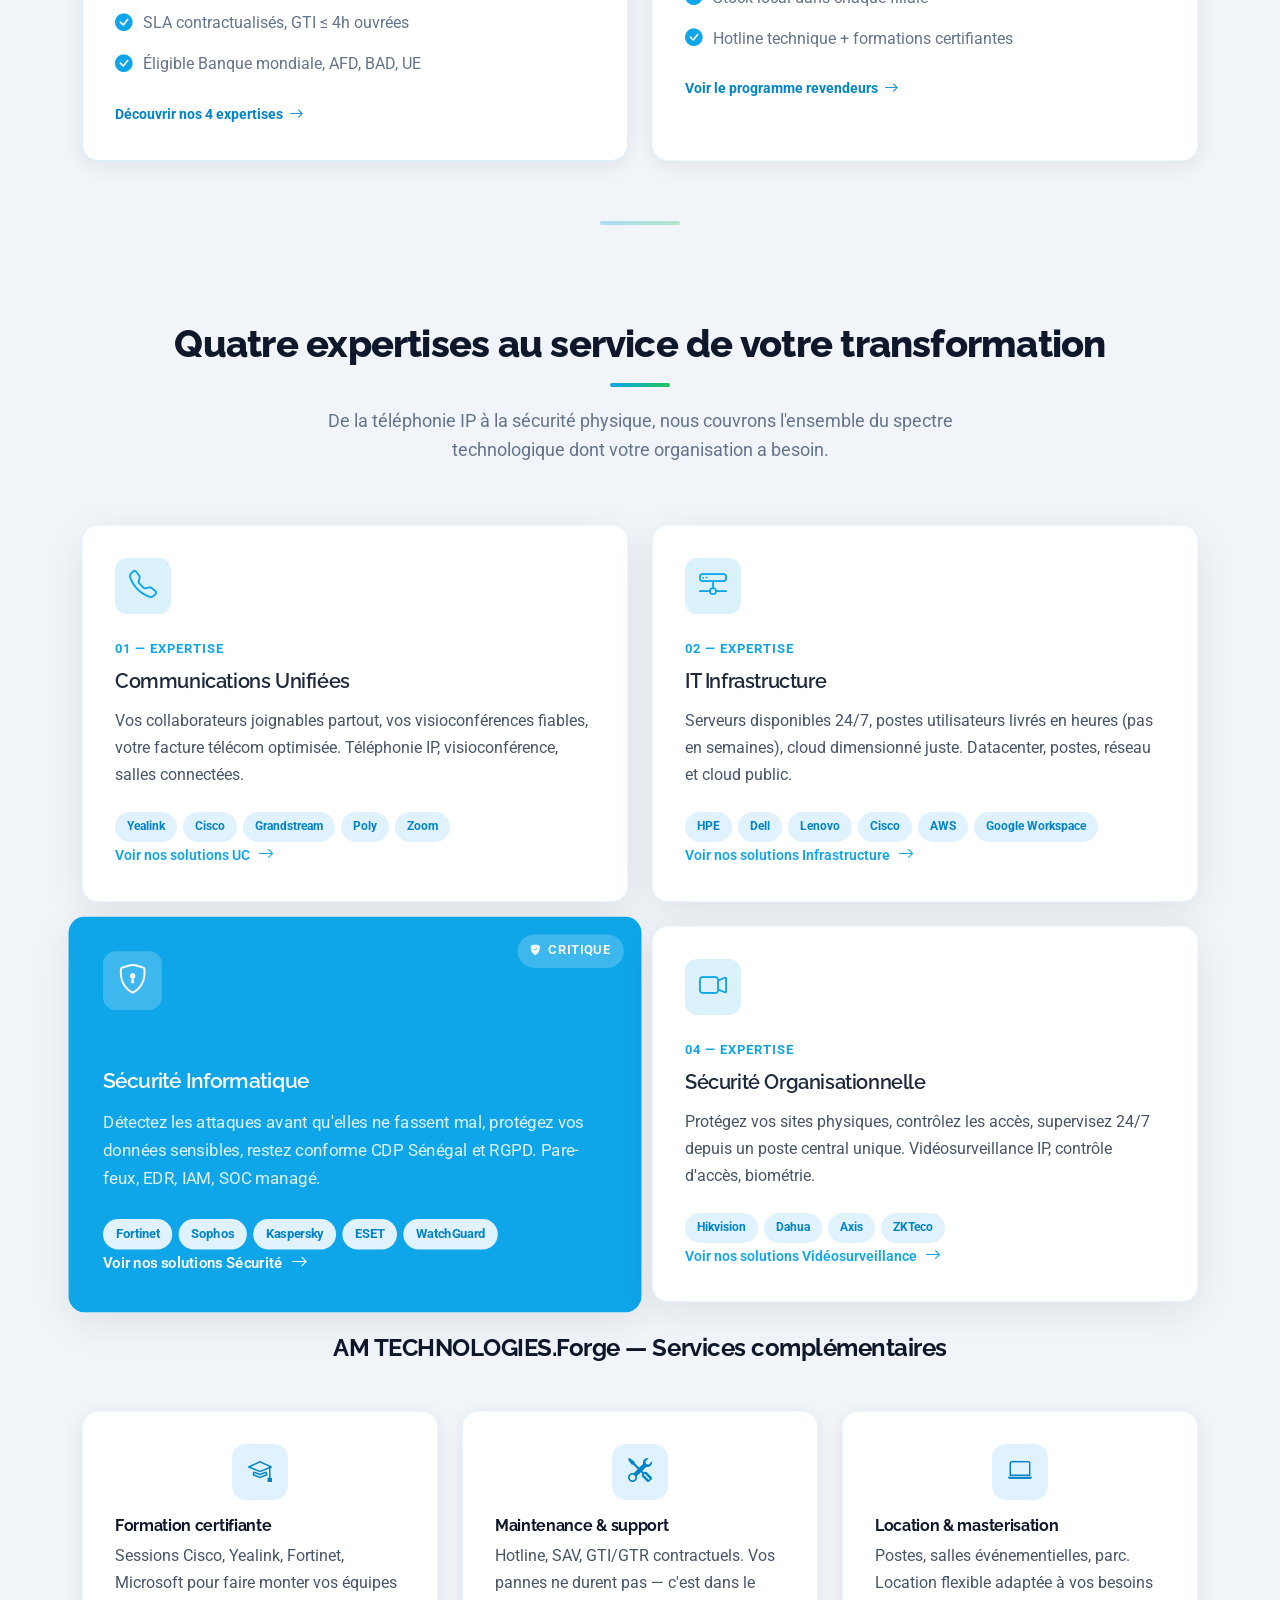
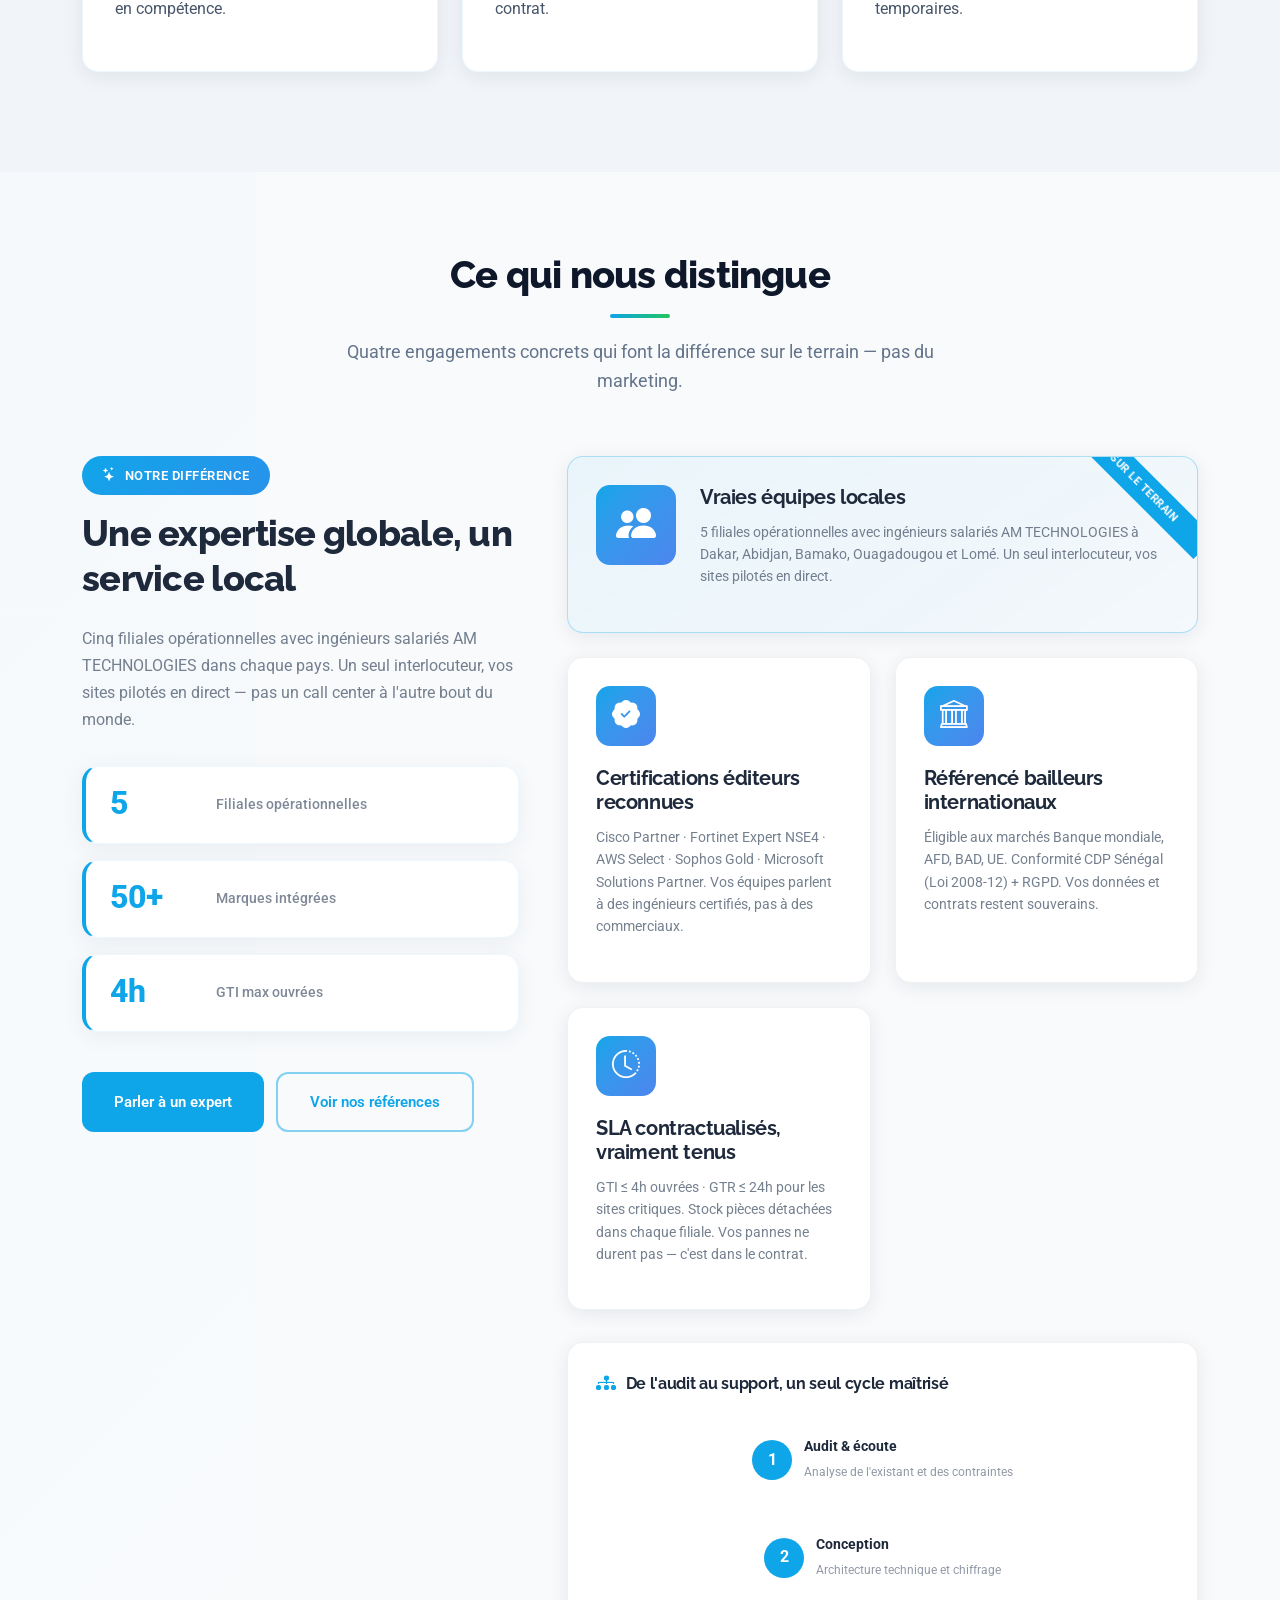
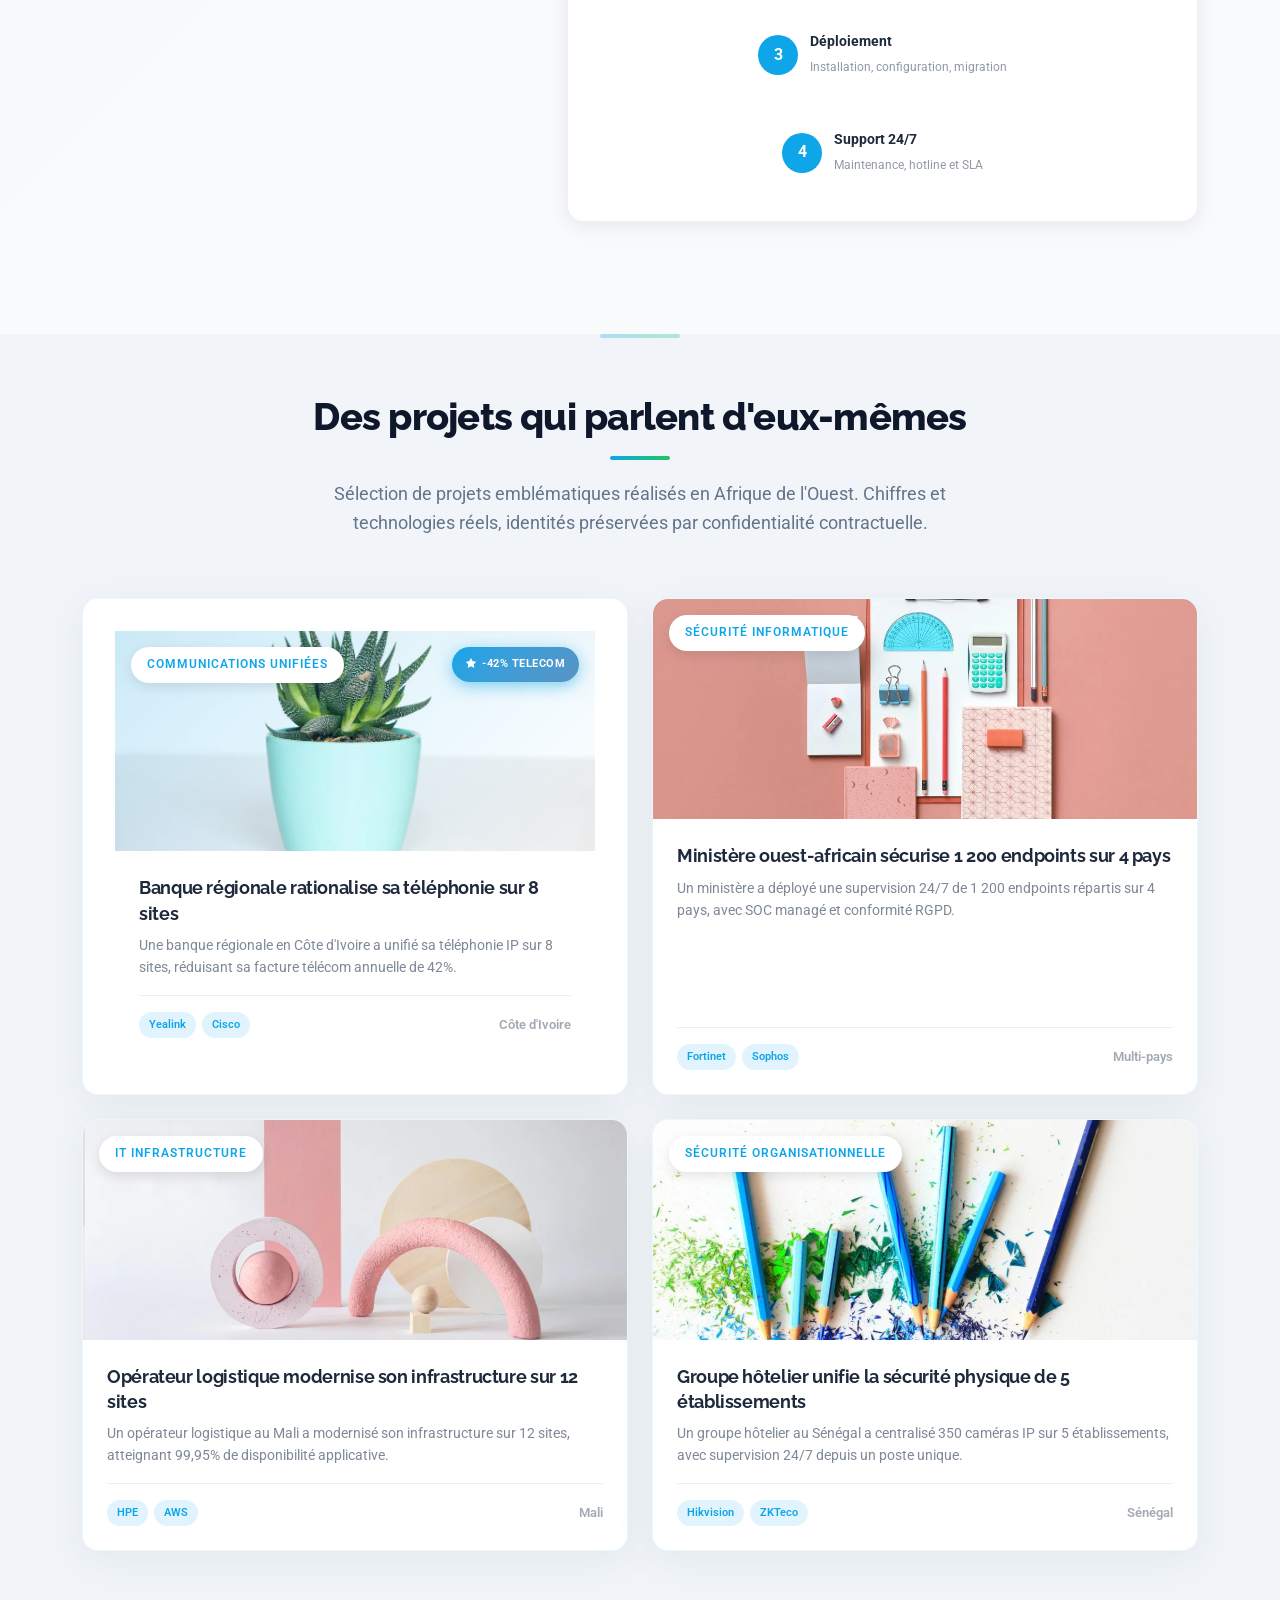
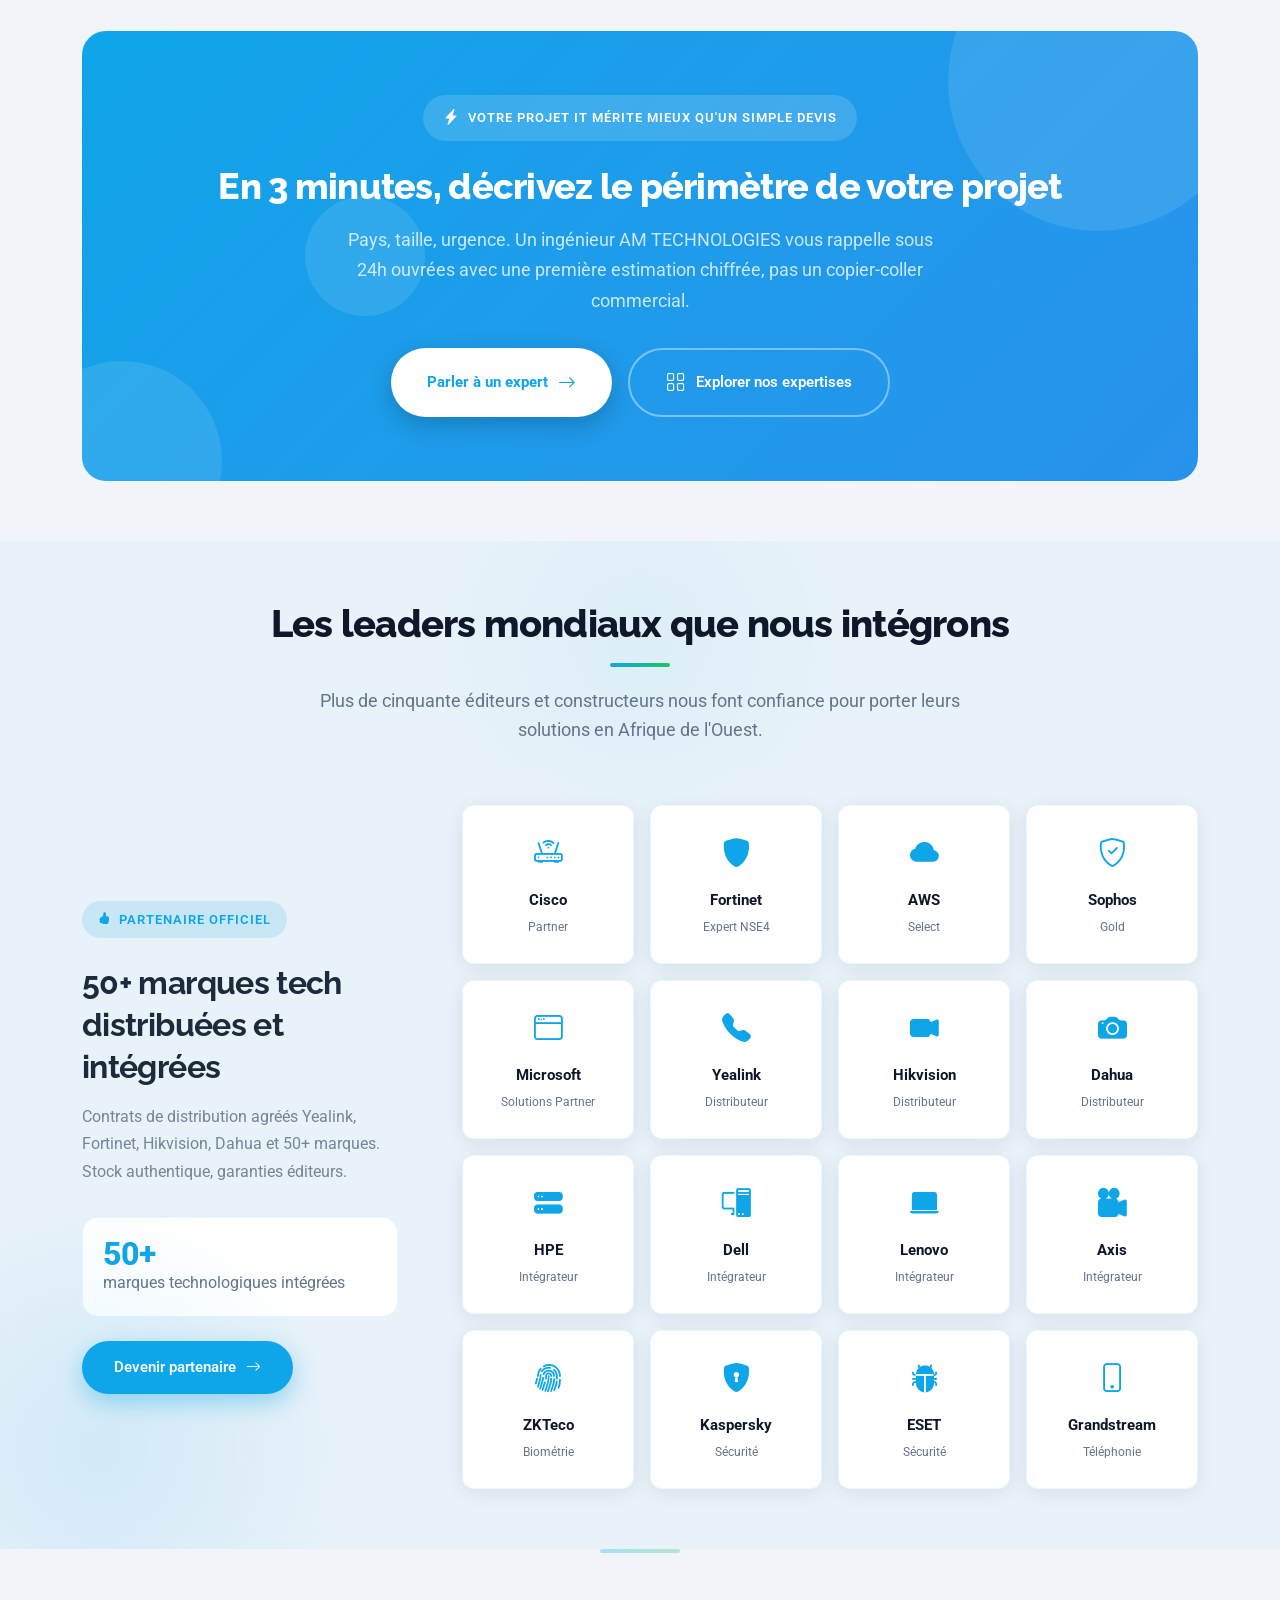
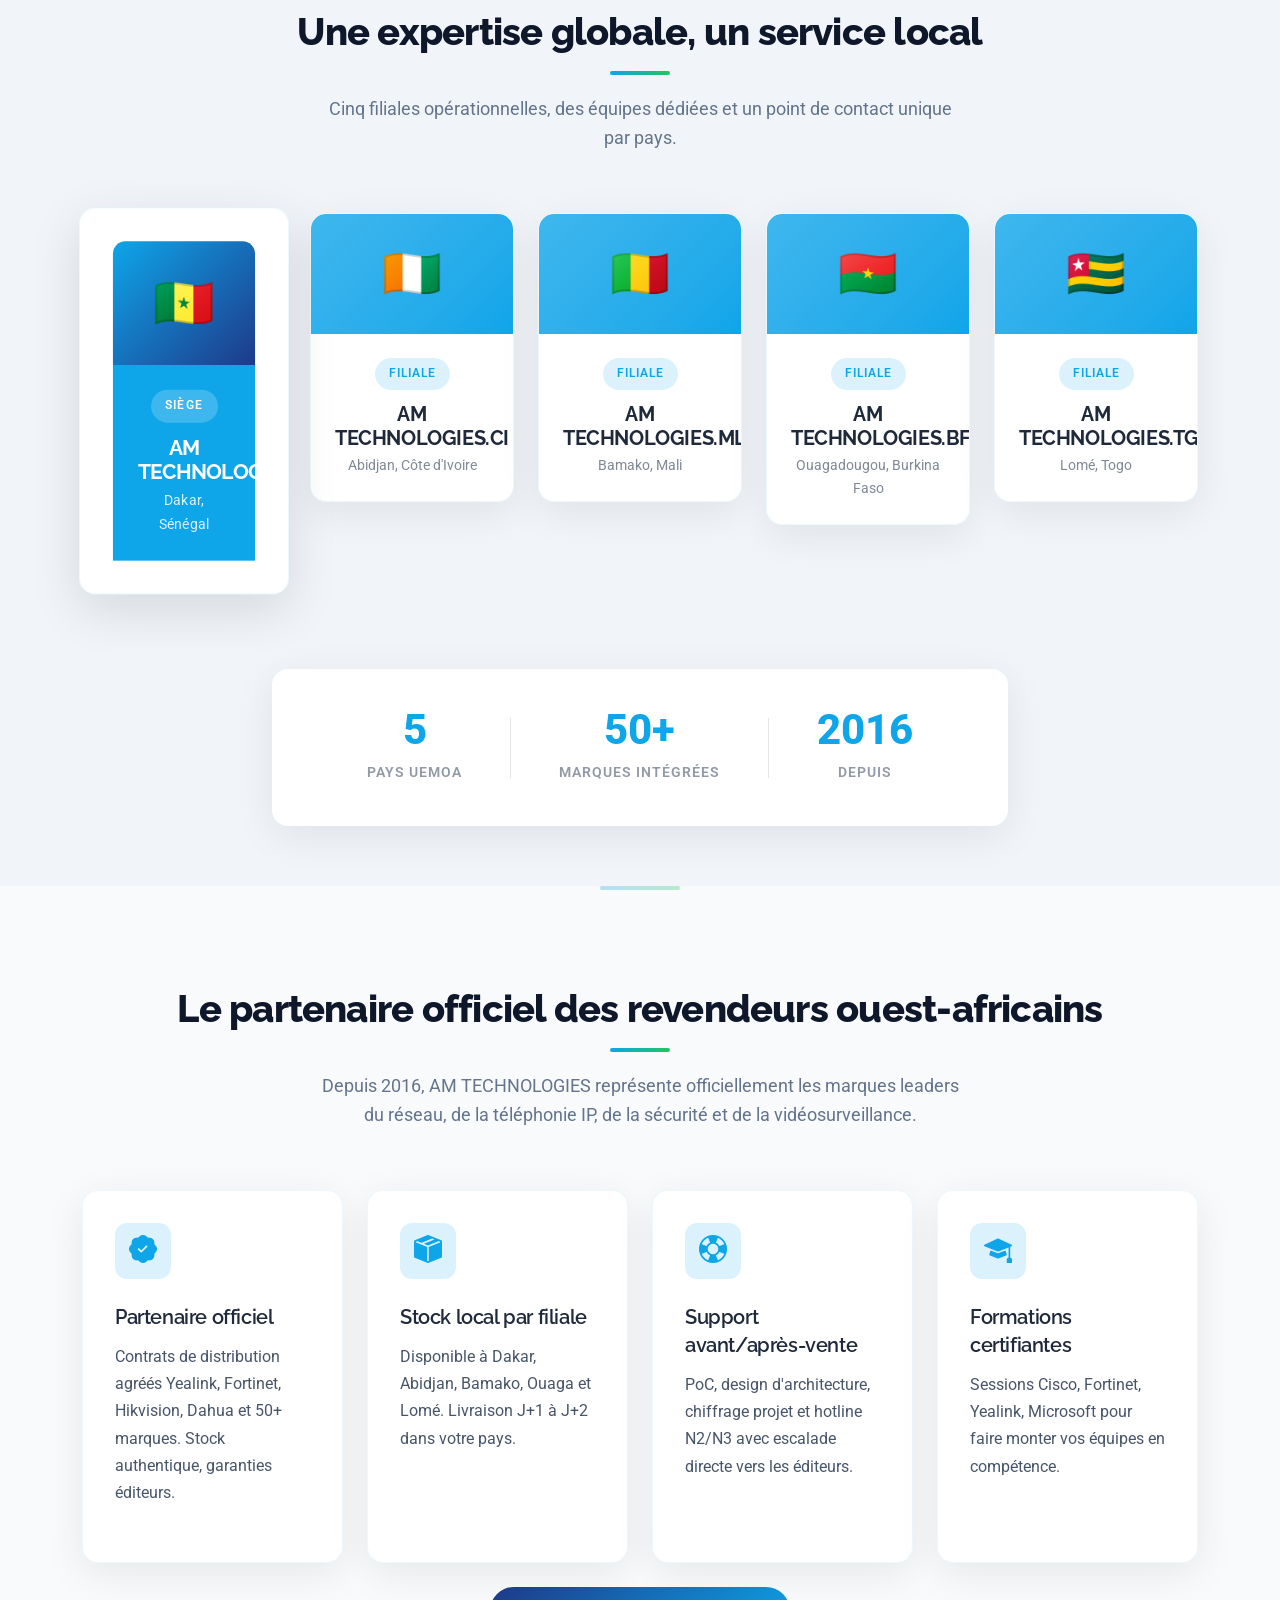
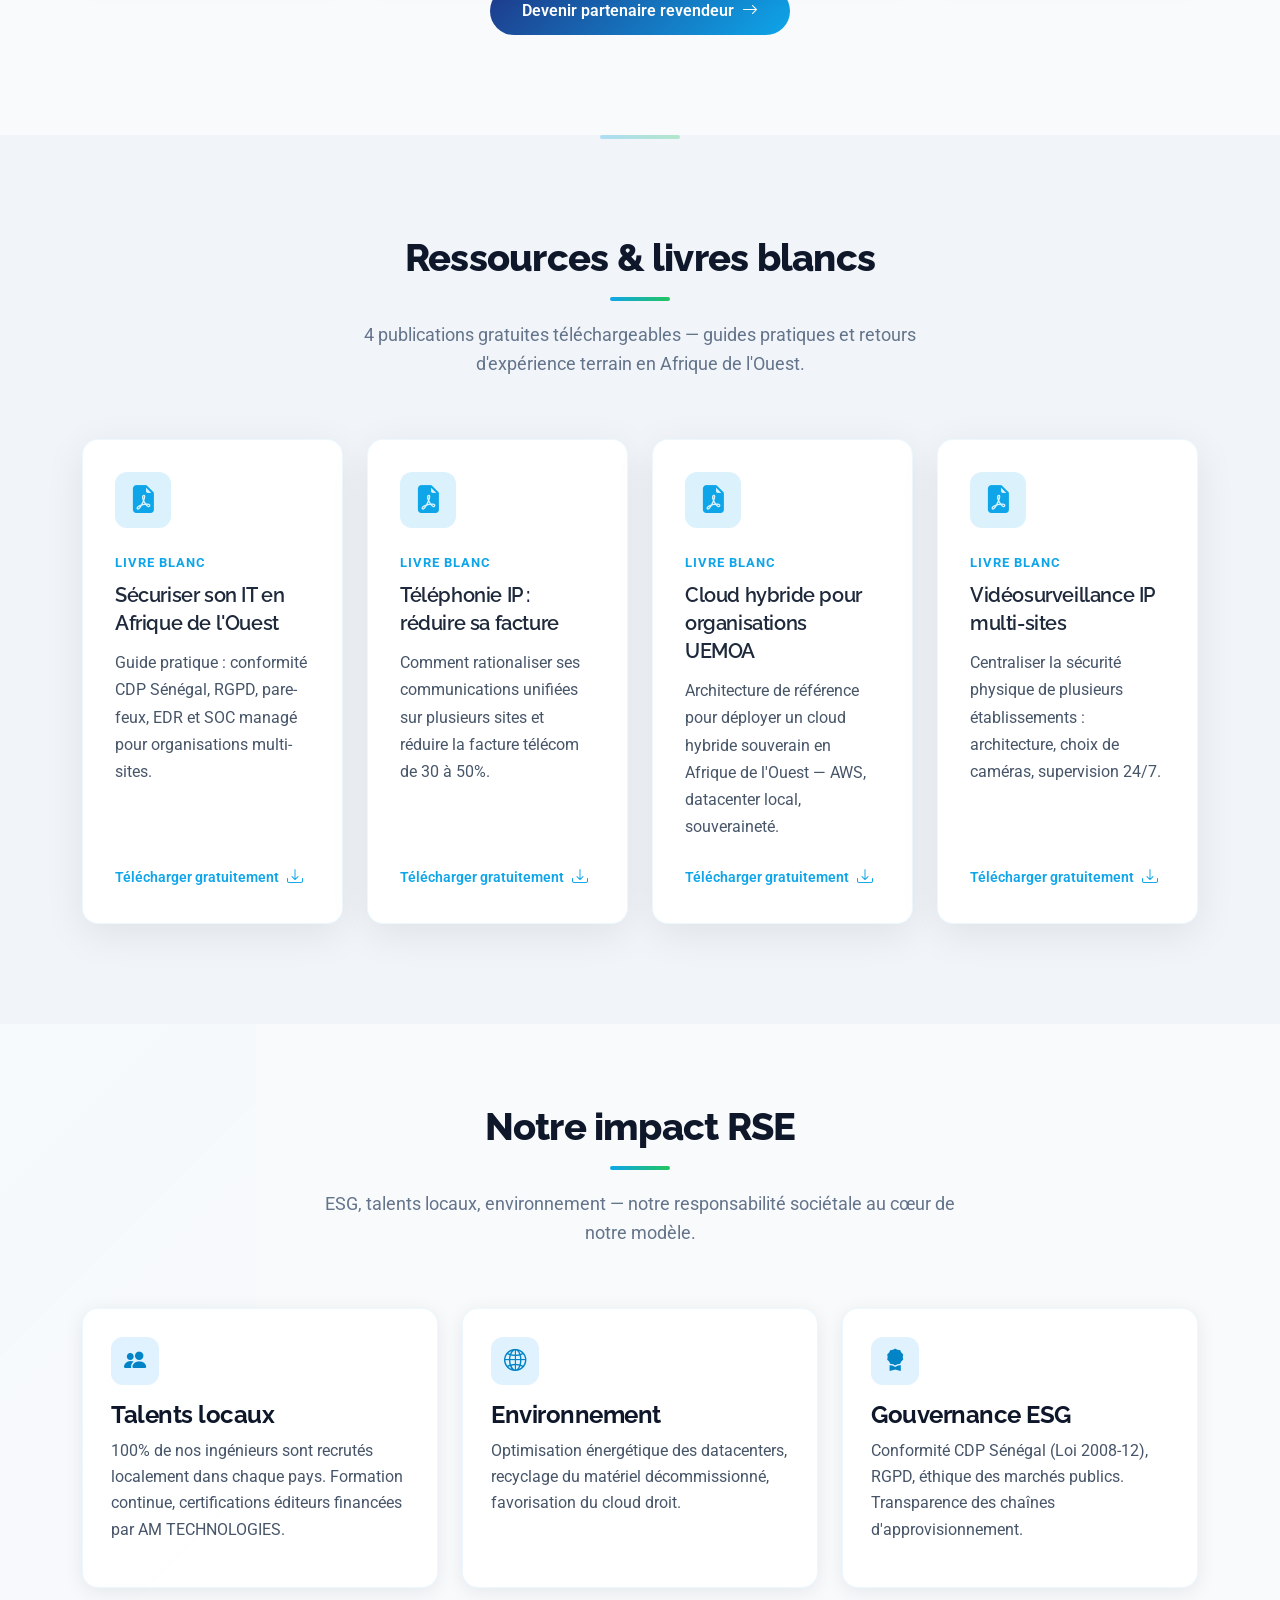
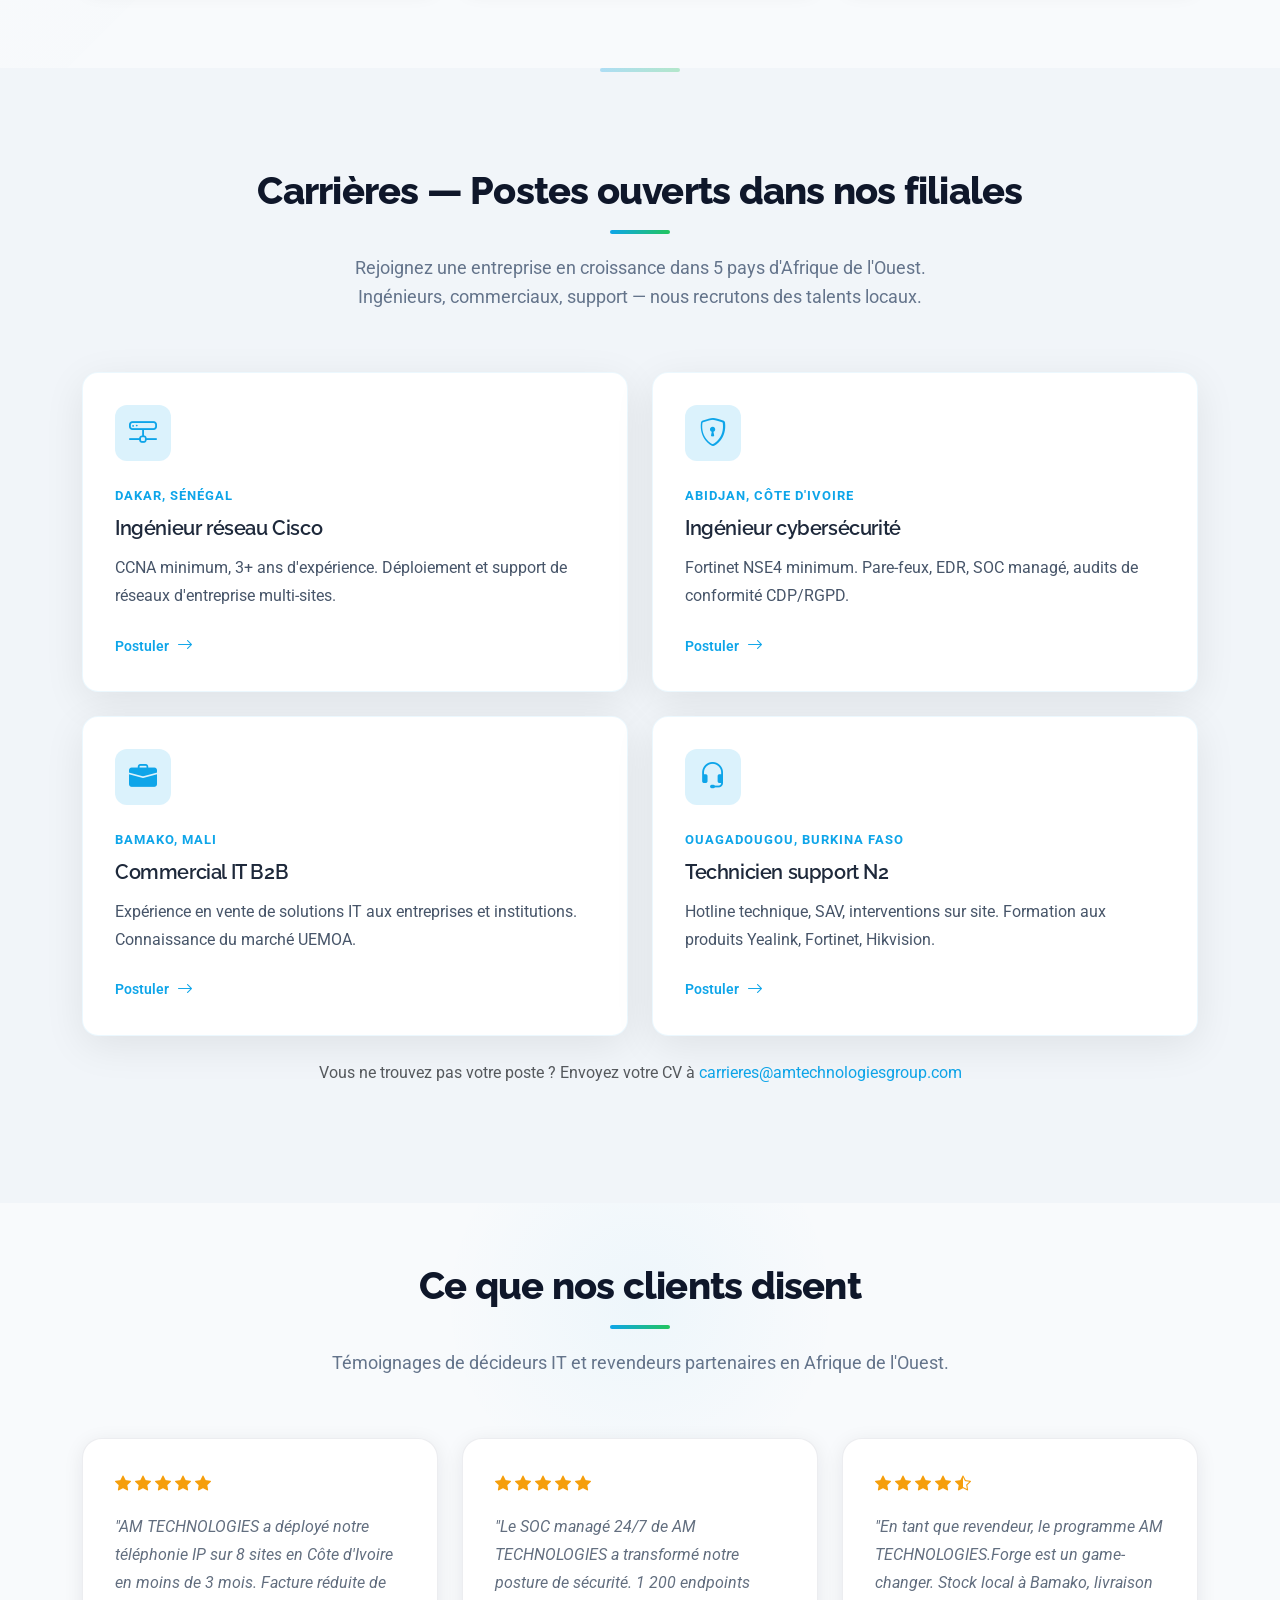
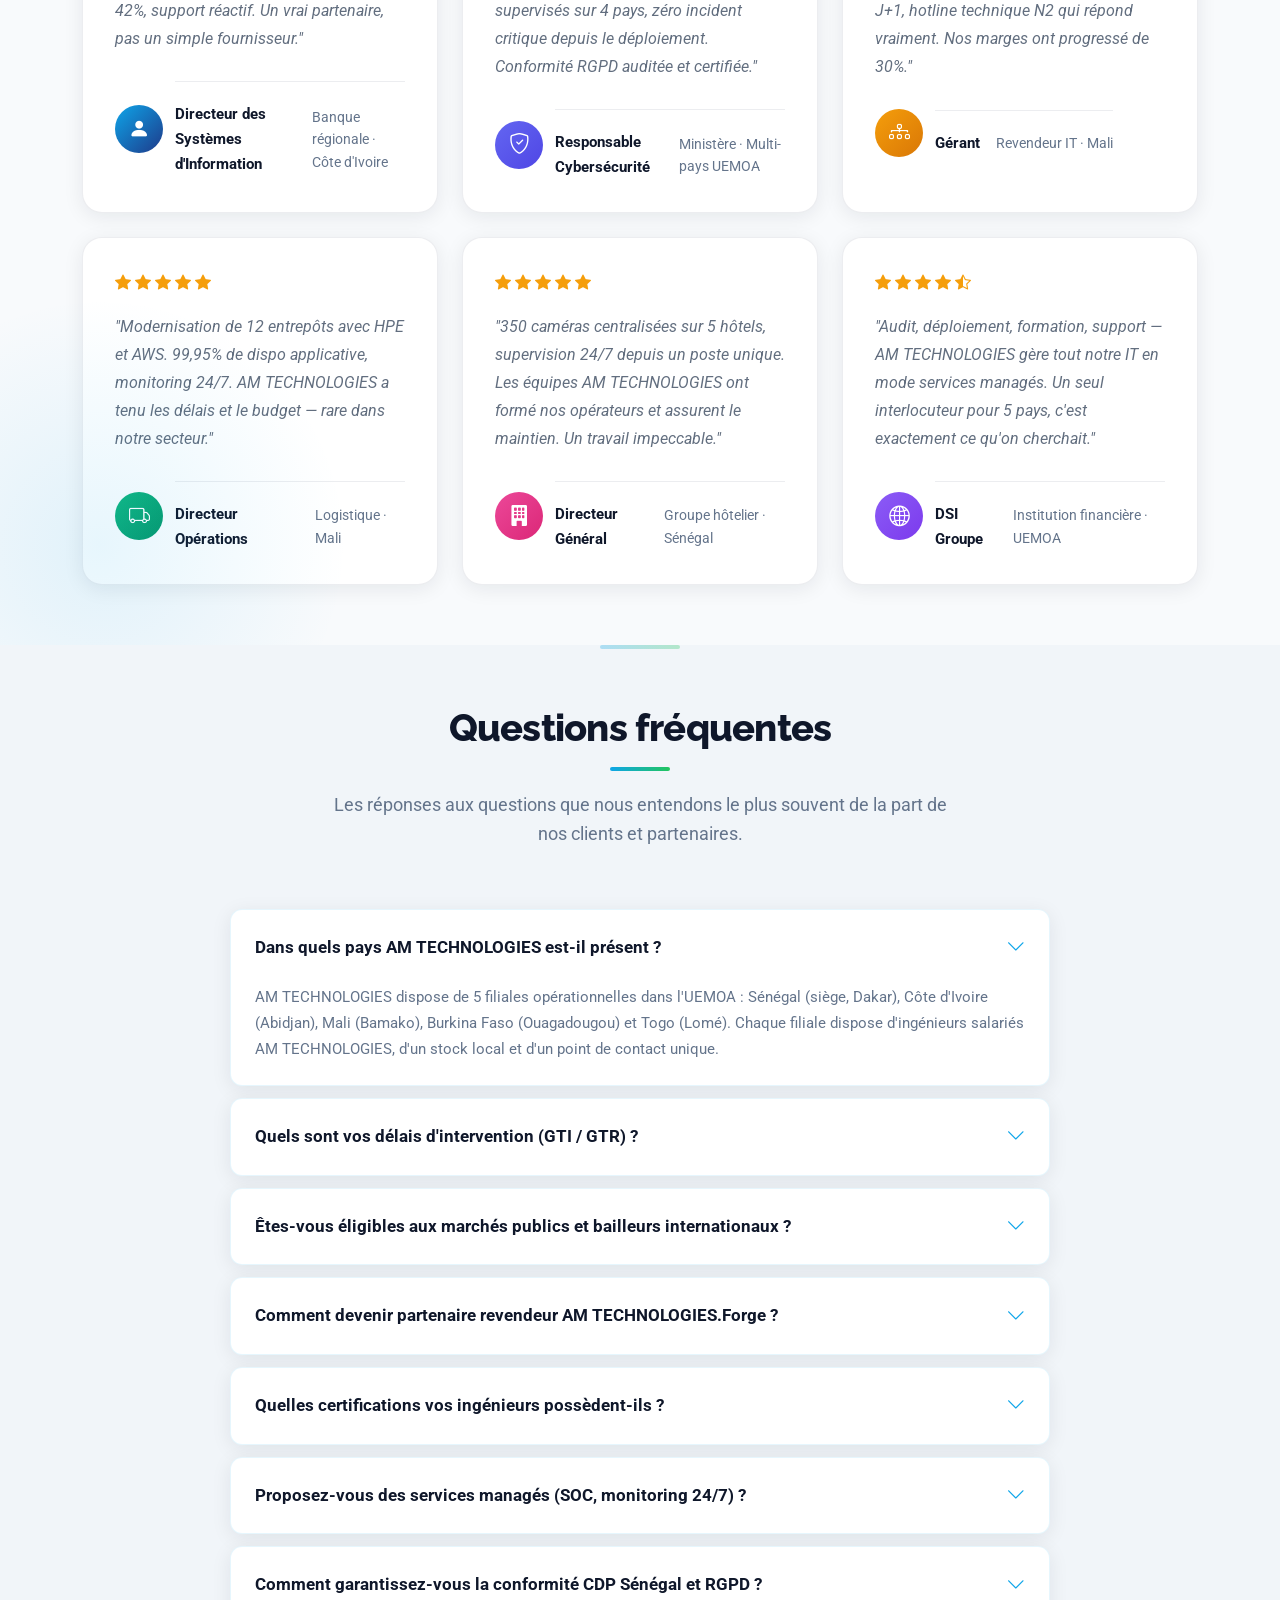
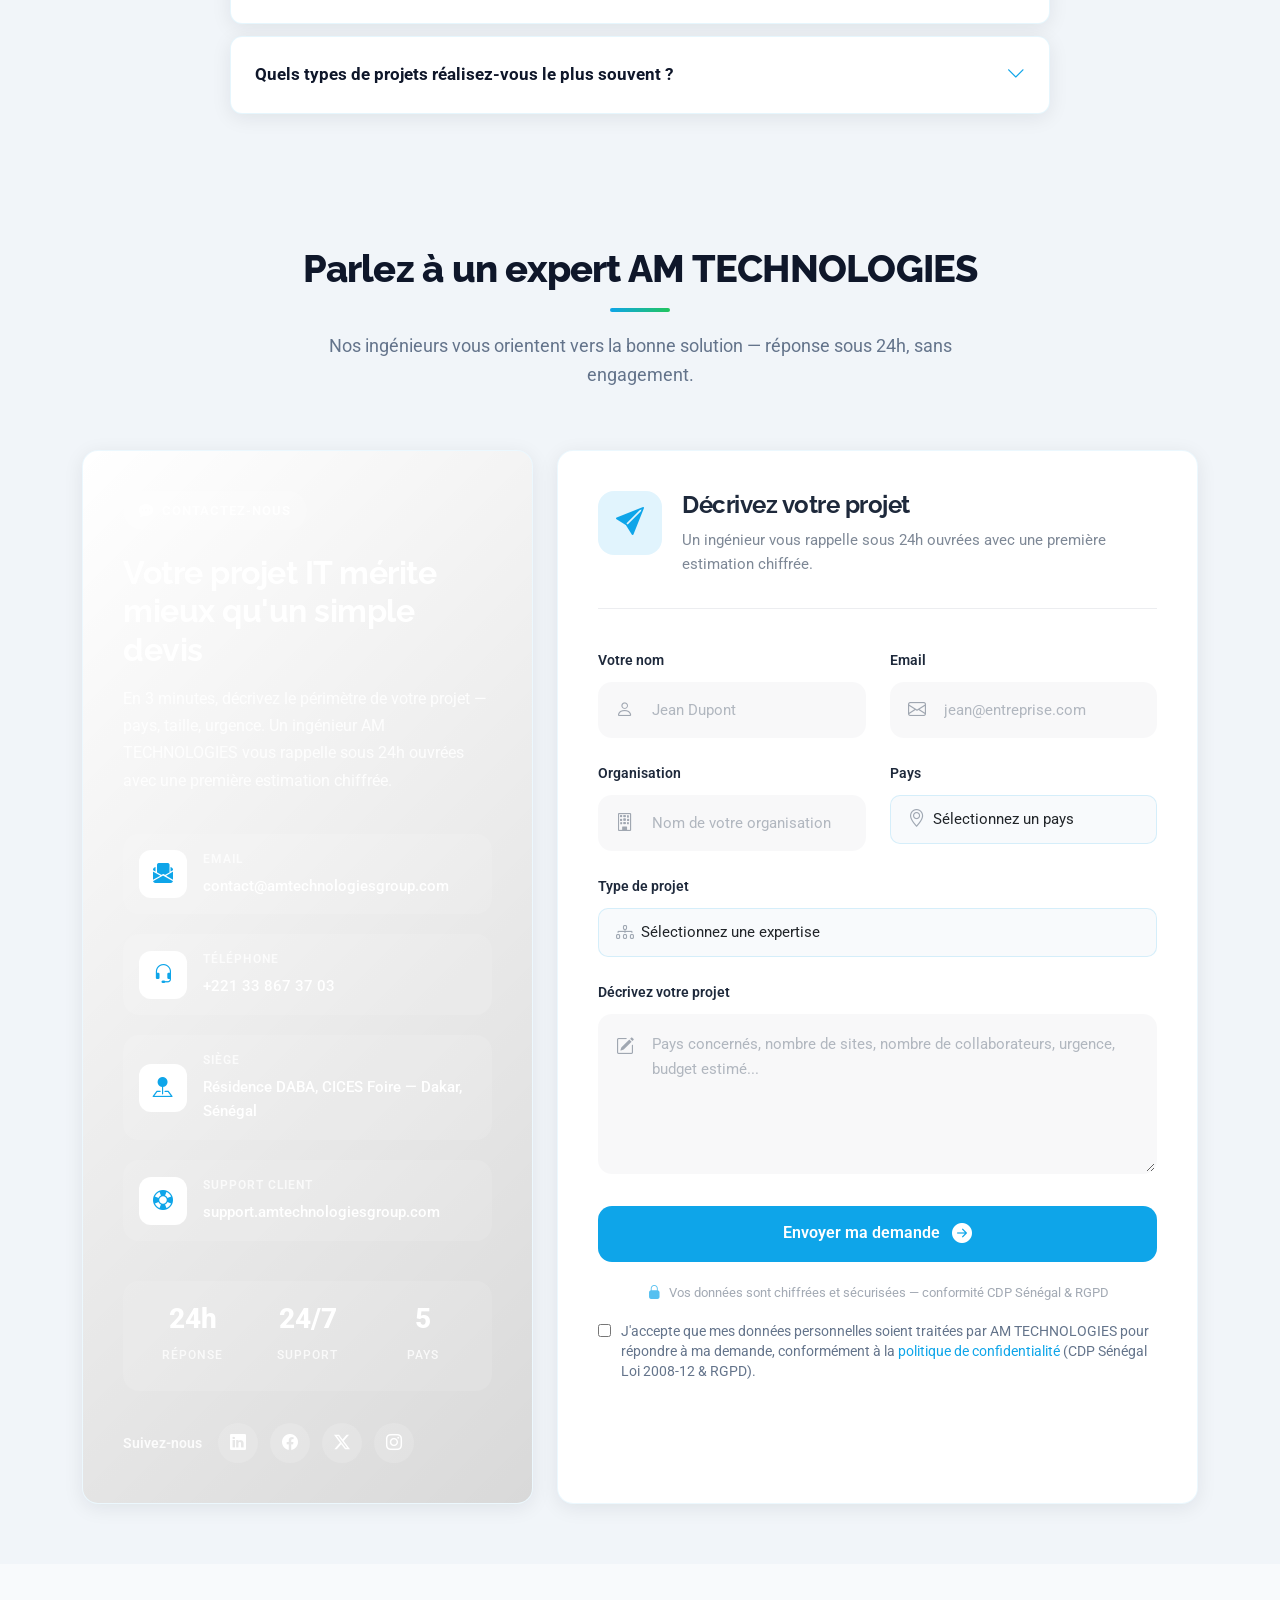
==== commit 1837e889: "rebrand: replace Sylamtech with AM TECHNOLOGIES across all files" ====
--- a/index.html
+++ b/index.html
@@ -4,23 +4,23 @@
 <head>
   <meta charset="utf-8">
   <meta content="width=device-width, initial-scale=1.0" name="viewport">
-  <title>Sylamtech Group — Intégrateur IT en Afrique de l'Ouest</title>
+  <title>AM TECHNOLOGIES — Intégrateur IT en Afrique de l'Ouest</title>
   <meta name="description" content="Déployez, sécurisez et pilotez votre IT sur tous vos sites en Afrique de l'Ouest. Réseau, téléphonie IP, cybersécurité, cloud et vidéosurveillance — un seul partenaire local dans les 5 pays de l'UEMOA.">
-  <meta name="keywords" content="intégrateur IT, Afrique de l'Ouest, UEMOA, téléphonie IP, cybersécurité, cloud, vidéosurveillance, Fortinet, Cisco, Yealink, Hikvision, Sylamtech">
+  <meta name="keywords" content="intégrateur IT, Afrique de l'Ouest, UEMOA, téléphonie IP, cybersécurité, cloud, vidéosurveillance, Fortinet, Cisco, Yealink, Hikvision, AM TECHNOLOGIES">
 
   <!-- Open Graph / Social Meta -->
-  <meta property="og:title" content="Sylamtech Group — Intégrateur IT en Afrique de l'Ouest">
+  <meta property="og:title" content="AM TECHNOLOGIES — Intégrateur IT en Afrique de l'Ouest">
   <meta property="og:description" content="Déployez, sécurisez et pilotez votre IT sur tous vos sites en Afrique de l'Ouest. Réseau, téléphonie IP, cybersécurité, cloud et vidéosurveillance.">
   <meta property="og:type" content="website">
-  <meta property="og:url" content="https://www.sylamtechgroup.com">
+  <meta property="og:url" content="https://www.amtechnologiesgroup.com">
   <meta property="og:locale" content="fr_FR">
-  <meta property="og:site_name" content="Sylamtech Group">
+  <meta property="og:site_name" content="AM TECHNOLOGIES">
   <meta name="twitter:card" content="summary_large_image">
-  <meta name="twitter:title" content="Sylamtech Group — Intégrateur IT en Afrique de l'Ouest">
+  <meta name="twitter:title" content="AM TECHNOLOGIES — Intégrateur IT en Afrique de l'Ouest">
   <meta name="twitter:description" content="Déployez, sécurisez et pilotez votre IT sur tous vos sites en Afrique de l'Ouest.">
-  <link rel="canonical" href="https://www.sylamtechgroup.com/">
-  <meta property="og:image" content="https://www.sylamtechgroup.com/assets/img/og-image.jpg">
-  <meta name="twitter:image" content="https://www.sylamtechgroup.com/assets/img/og-image.jpg">
+  <link rel="canonical" href="https://www.amtechnologiesgroup.com/">
+  <meta property="og:image" content="https://www.amtechnologiesgroup.com/assets/img/og-image.jpg">
+  <meta name="twitter:image" content="https://www.amtechnologiesgroup.com/assets/img/og-image.jpg">
   <link rel="manifest" href="manifest.json">
 
   <!-- Structured Data -->
@@ -28,12 +28,12 @@
   {
     "@context": "https://schema.org",
     "@type": "Organization",
-    "name": "Sylamtech Group",
-    "url": "https://www.sylamtechgroup.com",
+    "name": "AM TECHNOLOGIES",
+    "url": "https://www.amtechnologiesgroup.com",
     "foundingDate": "2016",
     "description": "Intégrateur IT en Afrique de l'Ouest — communications unifiées, infrastructure, cybersécurité et sécurité organisationnelle.",
     "telephone": "+221338673703",
-    "email": "contact@sylamtechgroup.com",
+    "email": "contact@amtechnologiesgroup.com",
     "address": {
       "@type": "PostalAddress",
       "streetAddress": "Résidence DABA, CICES Foire",
@@ -50,9 +50,9 @@
   {
     "@context": "https://schema.org",
     "@type": "ProfessionalService",
-    "name": "Sylamtech Group",
-    "image": "https://www.sylamtechgroup.com/assets/img/og-image.jpg",
-    "url": "https://www.sylamtechgroup.com",
+    "name": "AM TECHNOLOGIES",
+    "image": "https://www.amtechnologiesgroup.com/assets/img/og-image.jpg",
+    "url": "https://www.amtechnologiesgroup.com",
     "telephone": "+221338673703",
     "priceRange": "$$",
     "address": {
@@ -90,8 +90,8 @@
   <!-- Main CSS File -->
   <link href="assets/css/main.css" rel="stylesheet">
 
-  <!-- Sylamtech Custom Design System -->
-  <link href="assets/css/sylamtech.css" rel="stylesheet">
+  <!-- AM TECHNOLOGIES Custom Design System -->
+  <link href="assets/css/amtechnologies.css" rel="stylesheet">
 
   <!-- Cookie Consent -->
   <style>
@@ -122,7 +122,7 @@
     <div class="container position-relative d-flex align-items-center justify-content-between">
 
       <a href="index.html" class="logo d-flex align-items-center me-auto me-xl-0">
-        <h1 class="sitename">Sylamtech</h1><span>.</span>
+        <h1 class="sitename">AM TECHNOLOGIES</h1><span>.</span>
       </a>
 
       <nav id="navmenu" class="navmenu">
@@ -138,7 +138,7 @@
             </ul>
           </li>
           <li><a href="#portfolio">Références</a></li>
-          <li><a href="#why-us">Pourquoi Sylamtech</a></li>
+          <li><a href="#why-us">Pourquoi AM TECHNOLOGIES</a></li>
           <li><a href="#team">Présence</a></li>
           <li><a href="#ressources">Ressources</a></li>
           <li><a href="#rse">RSE</a></li>
@@ -150,7 +150,7 @@
         <i class="mobile-nav-toggle d-xl-none bi bi-list"></i>
       </nav>
 
-      <a class="btn-getstarted" href="https://meet.brevo.com/sylamtechgroup" target="_blank">Réserver 30 min</a>
+      <a class="btn-getstarted" href="https://meet.brevo.com/amtechnologiesgroup" target="_blank">Réserver 30 min</a>
 
     </div>
   </header>
@@ -182,7 +182,7 @@
                   <span>Parler à un expert sous 24h</span>
                   <i class="bi bi-arrow-right"></i>
                 </a>
-                <a href="https://meet.brevo.com/sylamtechgroup" target="_blank" class="cta-link">
+                <a href="https://meet.brevo.com/amtechnologiesgroup" target="_blank" class="cta-link">
                   <i class="bi bi-calendar-check"></i>
                   <span>Réserver 30 min</span>
                 </a>
@@ -255,7 +255,7 @@
 
       <div class="container section-title" data-aos="fade-up">
         <h2>Deux audiences, un seul partenaire de confiance</h2>
-        <p>Sylamtech Group sert deux profils complémentaires depuis 2016 : les décideurs IT qui veulent un partenaire de bout-en-bout, et les revendeurs qui cherchent un partenaire officiel fiable en Afrique de l'Ouest.</p>
+        <p>AM TECHNOLOGIES sert deux profils complémentaires depuis 2016 : les décideurs IT qui veulent un partenaire de bout-en-bout, et les revendeurs qui cherchent un partenaire officiel fiable en Afrique de l'Ouest.</p>
       </div><!-- End Section Title -->
 
       <div class="container" data-aos="fade-up" data-aos-delay="100">
@@ -426,7 +426,7 @@
         <!-- Services complémentaires -->
         <div class="row g-4 mt-2" data-aos="fade-up" data-aos-delay="500">
           <div class="col-12">
-            <h3 class="text-center mb-4 section-subtitle">Sylamtech.Forge — Services complémentaires</h3>
+            <h3 class="text-center mb-4 section-subtitle">AM TECHNOLOGIES.Forge — Services complémentaires</h3>
           </div>
 
           <div class="col-lg-4 col-md-4" data-aos="fade-up" data-aos-delay="100">
@@ -483,7 +483,7 @@
                 <span class="section-badge"><i class="bi bi-stars"></i> Notre différence</span>
               </div>
               <h2>Une expertise globale, un service local</h2>
-              <p class="description">Cinq filiales opérationnelles avec ingénieurs salariés Sylamtech dans chaque pays. Un seul interlocuteur, vos sites pilotés en direct — pas un call center à l'autre bout du monde.</p>
+              <p class="description">Cinq filiales opérationnelles avec ingénieurs salariés AM TECHNOLOGIES dans chaque pays. Un seul interlocuteur, vos sites pilotés en direct — pas un call center à l'autre bout du monde.</p>
 
               <div class="stat-cards">
                 <div class="stat-card" data-aos="zoom-in" data-aos-delay="300">
@@ -522,7 +522,7 @@
                 </div>
                 <div class="feature-content">
                   <h4>Vraies équipes locales</h4>
-                  <p>5 filiales opérationnelles avec ingénieurs salariés Sylamtech à Dakar, Abidjan, Bamako, Ouagadougou et Lomé. Un seul interlocuteur, vos sites pilotés en direct.</p>
+                  <p>5 filiales opérationnelles avec ingénieurs salariés AM TECHNOLOGIES à Dakar, Abidjan, Bamako, Ouagadougou et Lomé. Un seul interlocuteur, vos sites pilotés en direct.</p>
                 </div>
               </div><!-- End Feature Box -->
 
@@ -746,7 +746,7 @@
           <div class="cta-content">
             <span class="cta-label"><i class="bi bi-lightning-charge-fill"></i> Votre projet IT mérite mieux qu'un simple devis</span>
             <h3>En 3 minutes, décrivez le périmètre de votre projet</h3>
-            <p>Pays, taille, urgence. Un ingénieur Sylamtech vous rappelle sous 24h ouvrées avec une première estimation chiffrée, pas un copier-coller commercial.</p>
+            <p>Pays, taille, urgence. Un ingénieur AM TECHNOLOGIES vous rappelle sous 24h ouvrées avec une première estimation chiffrée, pas un copier-coller commercial.</p>
             <div class="cta-buttons">
               <a href="#contact" class="btn-cta-primary">Parler à un expert <i class="bi bi-arrow-right"></i></a>
               <a href="#services" class="btn-cta-secondary"><i class="bi bi-grid"></i> Explorer nos expertises</a>
@@ -922,7 +922,7 @@
               </div>
               <div class="member-info">
                 <span class="member-badge">Siège</span>
-                <h4>Sylamtech.SN</h4>
+                <h4>AM TECHNOLOGIES.SN</h4>
                 <p>Dakar, Sénégal</p>
               </div>
             </div>
@@ -936,7 +936,7 @@
               </div>
               <div class="member-info">
                 <span class="member-badge">Filiale</span>
-                <h4>Sylamtech.CI</h4>
+                <h4>AM TECHNOLOGIES.CI</h4>
                 <p>Abidjan, Côte d'Ivoire</p>
               </div>
             </div>
@@ -950,7 +950,7 @@
               </div>
               <div class="member-info">
                 <span class="member-badge">Filiale</span>
-                <h4>Sylamtech.ML</h4>
+                <h4>AM TECHNOLOGIES.ML</h4>
                 <p>Bamako, Mali</p>
               </div>
             </div>
@@ -964,7 +964,7 @@
               </div>
               <div class="member-info">
                 <span class="member-badge">Filiale</span>
-                <h4>Sylamtech.BF</h4>
+                <h4>AM TECHNOLOGIES.BF</h4>
                 <p>Ouagadougou, Burkina Faso</p>
               </div>
             </div>
@@ -978,7 +978,7 @@
               </div>
               <div class="member-info">
                 <span class="member-badge">Filiale</span>
-                <h4>Sylamtech.TG</h4>
+                <h4>AM TECHNOLOGIES.TG</h4>
                 <p>Lomé, Togo</p>
               </div>
             </div>
@@ -1019,7 +1019,7 @@
 
       <div class="container section-title" data-aos="fade-up">
         <h2>Le partenaire officiel des revendeurs ouest-africains</h2>
-        <p>Depuis 2016, Sylamtech Group représente officiellement les marques leaders du réseau, de la téléphonie IP, de la sécurité et de la vidéosurveillance.</p>
+        <p>Depuis 2016, AM TECHNOLOGIES représente officiellement les marques leaders du réseau, de la téléphonie IP, de la sécurité et de la vidéosurveillance.</p>
       </div>
 
       <div class="container" data-aos="fade-up" data-aos-delay="100">
@@ -1128,7 +1128,7 @@
               <div class="feature-icon"><i class="bi bi-people-fill"></i></div>
               <div class="feature-content">
                 <h4>Talents locaux</h4>
-                <p>100% de nos ingénieurs sont recrutés localement dans chaque pays. Formation continue, certifications éditeurs financées par Sylamtech.</p>
+                <p>100% de nos ingénieurs sont recrutés localement dans chaque pays. Formation continue, certifications éditeurs financées par AM TECHNOLOGIES.</p>
               </div>
             </div>
           </div>
@@ -1203,7 +1203,7 @@
           </div>
         </div>
         <div class="text-center mt-4" data-aos="fade-up" data-aos-delay="500">
-          <p class="text-muted">Vous ne trouvez pas votre poste ? Envoyez votre CV à <a href="mailto:carrieres@sylamtechgroup.com">carrieres@sylamtechgroup.com</a></p>
+          <p class="text-muted">Vous ne trouvez pas votre poste ? Envoyez votre CV à <a href="mailto:carrieres@amtechnologiesgroup.com">carrieres@amtechnologiesgroup.com</a></p>
         </div>
       </div>
 
@@ -1225,7 +1225,7 @@
               <div class="testimonial-stars">
                 <i class="bi bi-star-fill"></i><i class="bi bi-star-fill"></i><i class="bi bi-star-fill"></i><i class="bi bi-star-fill"></i><i class="bi bi-star-fill"></i>
               </div>
-              <p class="testimonial-text">"Sylamtech a déployé notre téléphonie IP sur 8 sites en Côte d'Ivoire en moins de 3 mois. Facture réduite de 42%, support réactif. Un vrai partenaire, pas un simple fournisseur."</p>
+              <p class="testimonial-text">"AM TECHNOLOGIES a déployé notre téléphonie IP sur 8 sites en Côte d'Ivoire en moins de 3 mois. Facture réduite de 42%, support réactif. Un vrai partenaire, pas un simple fournisseur."</p>
               <div class="testimonial-author">
                 <div class="author-avatar bg-gradient-primary"><i class="bi bi-person-fill"></i></div>
                 <div class="author-info">
@@ -1241,7 +1241,7 @@
               <div class="testimonial-stars">
                 <i class="bi bi-star-fill"></i><i class="bi bi-star-fill"></i><i class="bi bi-star-fill"></i><i class="bi bi-star-fill"></i><i class="bi bi-star-fill"></i>
               </div>
-              <p class="testimonial-text">"Le SOC managé 24/7 de Sylamtech a transformé notre posture de sécurité. 1 200 endpoints supervisés sur 4 pays, zéro incident critique depuis le déploiement. Conformité RGPD auditée et certifiée."</p>
+              <p class="testimonial-text">"Le SOC managé 24/7 de AM TECHNOLOGIES a transformé notre posture de sécurité. 1 200 endpoints supervisés sur 4 pays, zéro incident critique depuis le déploiement. Conformité RGPD auditée et certifiée."</p>
               <div class="testimonial-author">
                 <div class="author-avatar bg-gradient-indigo"><i class="bi bi-shield-check"></i></div>
                 <div class="author-info">
@@ -1257,7 +1257,7 @@
               <div class="testimonial-stars">
                 <i class="bi bi-star-fill"></i><i class="bi bi-star-fill"></i><i class="bi bi-star-fill"></i><i class="bi bi-star-fill"></i><i class="bi bi-star-half"></i>
               </div>
-              <p class="testimonial-text">"En tant que revendeur, le programme Sylamtech.Forge est un game-changer. Stock local à Bamako, livraison J+1, hotline technique N2 qui répond vraiment. Nos marges ont progressé de 30%."</p>
+              <p class="testimonial-text">"En tant que revendeur, le programme AM TECHNOLOGIES.Forge est un game-changer. Stock local à Bamako, livraison J+1, hotline technique N2 qui répond vraiment. Nos marges ont progressé de 30%."</p>
               <div class="testimonial-author">
                 <div class="author-avatar bg-gradient-warning"><i class="bi bi-diagram-3"></i></div>
                 <div class="author-info">
@@ -1273,7 +1273,7 @@
               <div class="testimonial-stars">
                 <i class="bi bi-star-fill"></i><i class="bi bi-star-fill"></i><i class="bi bi-star-fill"></i><i class="bi bi-star-fill"></i><i class="bi bi-star-fill"></i>
               </div>
-              <p class="testimonial-text">"Modernisation de 12 entrepôts avec HPE et AWS. 99,95% de dispo applicative, monitoring 24/7. Sylamtech a tenu les délais et le budget — rare dans notre secteur."</p>
+              <p class="testimonial-text">"Modernisation de 12 entrepôts avec HPE et AWS. 99,95% de dispo applicative, monitoring 24/7. AM TECHNOLOGIES a tenu les délais et le budget — rare dans notre secteur."</p>
               <div class="testimonial-author">
                 <div class="author-avatar bg-gradient-emerald"><i class="bi bi-truck"></i></div>
                 <div class="author-info">
@@ -1289,7 +1289,7 @@
               <div class="testimonial-stars">
                 <i class="bi bi-star-fill"></i><i class="bi bi-star-fill"></i><i class="bi bi-star-fill"></i><i class="bi bi-star-fill"></i><i class="bi bi-star-fill"></i>
               </div>
-              <p class="testimonial-text">"350 caméras centralisées sur 5 hôtels, supervision 24/7 depuis un poste unique. Les équipes Sylamtech ont formé nos opérateurs et assurent le maintien. Un travail impeccable."</p>
+              <p class="testimonial-text">"350 caméras centralisées sur 5 hôtels, supervision 24/7 depuis un poste unique. Les équipes AM TECHNOLOGIES ont formé nos opérateurs et assurent le maintien. Un travail impeccable."</p>
               <div class="testimonial-author">
                 <div class="author-avatar bg-gradient-pink"><i class="bi bi-building-fill"></i></div>
                 <div class="author-info">
@@ -1305,7 +1305,7 @@
               <div class="testimonial-stars">
                 <i class="bi bi-star-fill"></i><i class="bi bi-star-fill"></i><i class="bi bi-star-fill"></i><i class="bi bi-star-fill"></i><i class="bi bi-star-half"></i>
               </div>
-              <p class="testimonial-text">"Audit, déploiement, formation, support — Sylamtech gère tout notre IT en mode services managés. Un seul interlocuteur pour 5 pays, c'est exactement ce qu'on cherchait."</p>
+              <p class="testimonial-text">"Audit, déploiement, formation, support — AM TECHNOLOGIES gère tout notre IT en mode services managés. Un seul interlocuteur pour 5 pays, c'est exactement ce qu'on cherchait."</p>
               <div class="testimonial-author">
                 <div class="author-avatar bg-gradient-violet"><i class="bi bi-globe2"></i></div>
                 <div class="author-info">
@@ -1336,12 +1336,12 @@
 
               <div class="faq-item" data-aos="fade-up" data-aos-delay="100">
                 <button class="faq-question" type="button" data-bs-toggle="collapse" data-bs-target="#faq1">
-                  <span>Dans quels pays Sylamtech Group est-il présent ?</span>
+                  <span>Dans quels pays AM TECHNOLOGIES est-il présent ?</span>
                   <i class="bi bi-chevron-down faq-icon"></i>
                 </button>
                 <div id="faq1" class="collapse show" data-bs-parent="#faqAccordion">
                   <div class="faq-answer">
-                    <p>Sylamtech Group dispose de 5 filiales opérationnelles dans l'UEMOA : Sénégal (siège, Dakar), Côte d'Ivoire (Abidjan), Mali (Bamako), Burkina Faso (Ouagadougou) et Togo (Lomé). Chaque filiale dispose d'ingénieurs salariés Sylamtech, d'un stock local et d'un point de contact unique.</p>
+                    <p>AM TECHNOLOGIES dispose de 5 filiales opérationnelles dans l'UEMOA : Sénégal (siège, Dakar), Côte d'Ivoire (Abidjan), Mali (Bamako), Burkina Faso (Ouagadougou) et Togo (Lomé). Chaque filiale dispose d'ingénieurs salariés AM TECHNOLOGIES, d'un stock local et d'un point de contact unique.</p>
                   </div>
                 </div>
               </div>
@@ -1365,19 +1365,19 @@
                 </button>
                 <div id="faq3" class="collapse" data-bs-parent="#faqAccordion">
                   <div class="faq-answer">
-                    <p>Oui. Sylamtech Group est référencé et éligible aux marchés de la Banque mondiale, de l'AFD (Agence Française de Développement), de la BAD (Banque Africaine de Développement) et de l'Union Européenne. Nous respectons les procédures d'appel d'offres et la conformité CDP Sénégal (Loi 2008-12) + RGPD.</p>
+                    <p>Oui. AM TECHNOLOGIES est référencé et éligible aux marchés de la Banque mondiale, de l'AFD (Agence Française de Développement), de la BAD (Banque Africaine de Développement) et de l'Union Européenne. Nous respectons les procédures d'appel d'offres et la conformité CDP Sénégal (Loi 2008-12) + RGPD.</p>
                   </div>
                 </div>
               </div>
 
               <div class="faq-item" data-aos="fade-up" data-aos-delay="250">
                 <button class="faq-question" type="button" data-bs-toggle="collapse" data-bs-target="#faq4">
-                  <span>Comment devenir partenaire revendeur Sylamtech.Forge ?</span>
+                  <span>Comment devenir partenaire revendeur AM TECHNOLOGIES.Forge ?</span>
                   <i class="bi bi-chevron-down faq-icon"></i>
                 </button>
                 <div id="faq4" class="collapse" data-bs-parent="#faqAccordion">
                   <div class="faq-answer">
-                    <p>Le programme Sylamtech.Forge est ouvert aux revendeurs IT basés en Afrique de l'Ouest. Vous bénéficiez de l'accès au stock local multi-marques (Yealink, Fortinet, Hikvision, Dahua et 50+ marques), d'un support avant/après-vente N2/N3, et de formations certifiantes. Contactez-nous via le formulaire ou WhatsApp pour démarrer l'agrément.</p>
+                    <p>Le programme AM TECHNOLOGIES.Forge est ouvert aux revendeurs IT basés en Afrique de l'Ouest. Vous bénéficiez de l'accès au stock local multi-marques (Yealink, Fortinet, Hikvision, Dahua et 50+ marques), d'un support avant/après-vente N2/N3, et de formations certifiantes. Contactez-nous via le formulaire ou WhatsApp pour démarrer l'agrément.</p>
                   </div>
                 </div>
               </div>
@@ -1389,7 +1389,7 @@
                 </button>
                 <div id="faq5" class="collapse" data-bs-parent="#faqAccordion">
                   <div class="faq-answer">
-                    <p>Nos ingénieurs sont certifiés : Cisco Partner (CCNA, CCNP), Fortinet Expert NSE4, AWS Select, Sophos Gold, Microsoft Solutions Partner. Les certifications sont renouvelées en continu et financées par Sylamtech Group dans le cadre de notre politique RSE (talents locaux).</p>
+                    <p>Nos ingénieurs sont certifiés : Cisco Partner (CCNA, CCNP), Fortinet Expert NSE4, AWS Select, Sophos Gold, Microsoft Solutions Partner. Les certifications sont renouvelées en continu et financées par AM TECHNOLOGIES dans le cadre de notre politique RSE (talents locaux).</p>
                   </div>
                 </div>
               </div>
@@ -1443,8 +1443,8 @@
         "mainEntity": [
           {
             "@type": "Question",
-            "name": "Dans quels pays Sylamtech Group est-il présent ?",
-            "acceptedAnswer": { "@type": "Answer", "text": "Sylamtech Group dispose de 5 filiales opérationnelles dans l'UEMOA : Sénégal (siège, Dakar), Côte d'Ivoire (Abidjan), Mali (Bamako), Burkina Faso (Ouagadougou) et Togo (Lomé)." }
+            "name": "Dans quels pays AM TECHNOLOGIES est-il présent ?",
+            "acceptedAnswer": { "@type": "Answer", "text": "AM TECHNOLOGIES dispose de 5 filiales opérationnelles dans l'UEMOA : Sénégal (siège, Dakar), Côte d'Ivoire (Abidjan), Mali (Bamako), Burkina Faso (Ouagadougou) et Togo (Lomé)." }
           },
           {
             "@type": "Question",
@@ -1454,11 +1454,11 @@
           {
             "@type": "Question",
             "name": "Êtes-vous éligibles aux marchés publics et bailleurs internationaux ?",
-            "acceptedAnswer": { "@type": "Answer", "text": "Oui, Sylamtech Group est référencé Banque mondiale, AFD, BAD et Union Européenne." }
+            "acceptedAnswer": { "@type": "Answer", "text": "Oui, AM TECHNOLOGIES est référencé Banque mondiale, AFD, BAD et Union Européenne." }
           },
           {
             "@type": "Question",
-            "name": "Comment devenir partenaire revendeur Sylamtech.Forge ?",
+            "name": "Comment devenir partenaire revendeur AM TECHNOLOGIES.Forge ?",
             "acceptedAnswer": { "@type": "Answer", "text": "Le programme est ouvert aux revendeurs IT en Afrique de l'Ouest. Contactez-nous via le formulaire ou WhatsApp pour démarrer l'agrément." }
           },
           {
@@ -1477,7 +1477,7 @@
 
       <!-- Section Title -->
       <div class="container section-title" data-aos="fade-up">
-        <h2>Parlez à un expert Sylamtech</h2>
+        <h2>Parlez à un expert AM TECHNOLOGIES</h2>
         <p>Nos ingénieurs vous orientent vers la bonne solution — réponse sous 24h, sans engagement.</p>
       </div><!-- End Section Title -->
 
@@ -1493,7 +1493,7 @@
                   Contactez-nous
                 </span>
                 <h3>Votre projet IT mérite mieux qu'un simple devis</h3>
-                <p>En 3 minutes, décrivez le périmètre de votre projet — pays, taille, urgence. Un ingénieur Sylamtech vous rappelle sous 24h ouvrées avec une première estimation chiffrée.</p>
+                <p>En 3 minutes, décrivez le périmètre de votre projet — pays, taille, urgence. Un ingénieur AM TECHNOLOGIES vous rappelle sous 24h ouvrées avec une première estimation chiffrée.</p>
               </div>
 
               <div class="contact-methods">
@@ -1503,7 +1503,7 @@
                   </div>
                   <div class="method-details">
                     <span class="method-label">Email</span>
-                    <a href="mailto:contact@sylamtechgroup.com">contact@sylamtechgroup.com</a>
+                    <a href="mailto:contact@amtechnologiesgroup.com">contact@amtechnologiesgroup.com</a>
                   </div>
                 </div>
 
@@ -1533,7 +1533,7 @@
                   </div>
                   <div class="method-details">
                     <span class="method-label">Support client</span>
-                    <a href="https://support.sylamtechgroup.com/">support.sylamtechgroup.com</a>
+                    <a href="https://support.amtechnologiesgroup.com/">support.amtechnologiesgroup.com</a>
                   </div>
                 </div>
               </div>
@@ -1673,7 +1673,7 @@
                   <div class="form-consent">
                     <label>
                       <input type="checkbox" name="rgpd_consent" required="">
-                      <span>J'accepte que mes données personnelles soient traitées par Sylamtech Group pour répondre à ma demande, conformément à la <a href="privacy.html">politique de confidentialité</a> (CDP Sénégal Loi 2008-12 &amp; RGPD).</span>
+                      <span>J'accepte que mes données personnelles soient traitées par AM TECHNOLOGIES pour répondre à ma demande, conformément à la <a href="privacy.html">politique de confidentialité</a> (CDP Sénégal Loi 2008-12 &amp; RGPD).</span>
                     </label>
                   </div>
                 </div>
@@ -1695,7 +1695,7 @@
       <div class="row gy-4">
         <div class="col-lg-3 col-md-6 footer-info">
           <a href="index.html" class="logo d-flex align-items-center mb-4">
-            <span class="sitename">Sylamtech.</span>
+            <span class="sitename">AM TECHNOLOGIES.</span>
           </a>
           <p>Partenaire IT des entreprises et institutions d'Afrique de l'Ouest. Conseil, intégration et services managés depuis 2016.</p>
 
@@ -1711,7 +1711,7 @@
           <h4>Le Groupe</h4>
           <ul>
             <li><a href="#about">Qui sommes-nous</a></li>
-            <li><a href="#why-us">Pourquoi Sylamtech</a></li>
+            <li><a href="#why-us">Pourquoi AM TECHNOLOGIES</a></li>
             <li><a href="#portfolio">Références clients</a></li>
             <li><a href="#rse">Notre impact RSE</a></li>
             <li><a href="#team">Notre présence</a></li>
@@ -1734,7 +1734,7 @@
         <div class="col-lg-2 col-md-6 footer-links">
           <h4>Services</h4>
           <ul>
-            <li><a href="#revendeurs">Sylamtech.Forge</a></li>
+            <li><a href="#revendeurs">AM TECHNOLOGIES.Forge</a></li>
             <li><a href="#revendeurs">Formation certifiante</a></li>
             <li><a href="#revendeurs">Maintenance &amp; support</a></li>
             <li><a href="#revendeurs">Location &amp; masterisation</a></li>
@@ -1764,7 +1764,7 @@
       <div class="row gy-3">
         <div class="col-md-6 order-2 order-md-1">
           <div class="copyright">
-            <p>© <span>Copyright</span> <strong class="sitename">Sylamtech Group</strong>. Tous droits réservés.</p>
+            <p>© <span>Copyright</span> <strong class="sitename">AM TECHNOLOGIES</strong>. Tous droits réservés.</p>
           </div>
           <div class="credits">
             Siège : Résidence DABA, CICES Foire — Dakar, Sénégal · <a href="tel:+221338673703">+221 33 867 37 03</a>
@@ -1921,7 +1921,7 @@
           <button type="button" class="btn-close btn-close-white" data-bs-dismiss="modal" aria-label="Close"></button>
         </div>
         <div class="modal-body">
-          <p class="mb-4 text-muted">Rejoignez le programme Sylamtech.Forge — accès stock multi-marques, support technique et formations certifiantes.</p>
+          <p class="mb-4 text-muted">Rejoignez le programme AM TECHNOLOGIES.Forge — accès stock multi-marques, support technique et formations certifiantes.</p>
           <form id="resellerForm" action="forms/reseller.php" method="post">
             <div class="row g-3">
               <div class="col-md-6">
@@ -2008,11 +2008,11 @@
   </div>
   <script>
     function setCookieConsent(accepted) {
-      localStorage.setItem('sylamtech_cookie_consent', accepted ? 'accepted' : 'declined');
+      localStorage.setItem('amtechnologies_cookie_consent', accepted ? 'accepted' : 'declined');
       document.getElementById('cookieConsent').classList.remove('show');
     }
     (function() {
-      var consent = localStorage.getItem('sylamtech_cookie_consent');
+      var consent = localStorage.getItem('amtechnologies_cookie_consent');
       if (!consent) {
         setTimeout(function() {
           document.getElementById('cookieConsent').classList.add('show');
@@ -2023,14 +2023,14 @@
 
   <!-- Floating Side Dock (WhatsApp + Booking + LinkedIn) -->
   <div class="side-dock" id="sideDock">
-    <a href="https://wa.me/221774092900?text=Bonjour%20Sylamtech%20Group,%20je%20souhaite%20discuter%20d'un%20projet%20IT" 
+    <a href="https://wa.me/221774092900?text=Bonjour%20AM TECHNOLOGIES%20Group,%20je%20souhaite%20discuter%20d'un%20projet%20IT" 
        target="_blank" 
        class="dock-btn dock-whatsapp" 
        aria-label="WhatsApp">
       <i class="bi bi-whatsapp"></i>
       <span class="dock-tooltip">Discuter sur WhatsApp</span>
     </a>
-    <a href="https://meet.brevo.com/sylamtechgroup" 
+    <a href="https://meet.brevo.com/amtechnologiesgroup" 
        target="_blank" 
        class="dock-btn dock-booking" 
        aria-label="Réserver 30 min">
@@ -2067,7 +2067,7 @@
             <span class="chat-status-dot"></span>
           </div>
           <div>
-            <h5>Expert Sylamtech</h5>
+            <h5>Expert AM TECHNOLOGIES</h5>
             <span class="chat-status-text"><span class="chat-status-dot"></span> En ligne · Réponse &lt; 5 min</span>
           </div>
         </div>
@@ -2079,7 +2079,7 @@
         <div class="chat-message bot">
           <div class="chat-msg-avatar"><i class="bi bi-robot"></i></div>
           <div class="chat-msg-content">
-            <p>Bonjour 👋 Je suis l'assistant virtuel de Sylamtech Group.</p>
+            <p>Bonjour 👋 Je suis l'assistant virtuel de AM TECHNOLOGIES.</p>
             <p>Comment puis-je vous aider aujourd'hui ?</p>
           </div>
         </div>
@@ -2087,13 +2087,13 @@
           <button onclick="window.open('https://wa.me/221774092900?text=Bonjour,%20je%20souhaite%20un%20devis%20pour%20un%20projet%20IT','_blank')" class="chat-quick-btn">
             <i class="bi bi-whatsapp"></i> Demander un devis
           </button>
-          <button onclick="window.location.href='mailto:contact@sylamtechgroup.com'" class="chat-quick-btn">
+          <button onclick="window.location.href='mailto:contact@amtechnologiesgroup.com'" class="chat-quick-btn">
             <i class="bi bi-envelope-fill"></i> Envoyer un email
           </button>
           <button onclick="window.location.href='tel:+221338673703'" class="chat-quick-btn">
             <i class="bi bi-telephone-fill"></i> Appeler le siège
           </button>
-          <button onclick="window.open('https://meet.brevo.com/sylamtechgroup','_blank')" class="chat-quick-btn">
+          <button onclick="window.open('https://meet.brevo.com/amtechnologiesgroup','_blank')" class="chat-quick-btn">
             <i class="bi bi-calendar-check-fill"></i> Réserver 30 min
           </button>
           <button onclick="window.location.href='#contact'" class="chat-quick-btn" id="chatContactBtn">
@@ -2102,7 +2102,7 @@
         </div>
       </div>
       <div class="chat-footer">
-        <span>Powered by Sylamtech Group · <a href="privacy.html">Confidentialité</a></span>
+        <span>Powered by AM TECHNOLOGIES · <a href="privacy.html">Confidentialité</a></span>
       </div>
     </div>
   </div>
@@ -2113,13 +2113,13 @@
       <i class="bi bi-telephone-fill"></i>
       <span>Appeler</span>
     </a>
-    <a href="https://wa.me/221774092900?text=Bonjour%20Sylamtech%20Group,%20je%20souhaite%20discuter%20d'un%20projet%20IT" 
+    <a href="https://wa.me/221774092900?text=Bonjour%20AM TECHNOLOGIES%20Group,%20je%20souhaite%20discuter%20d'un%20projet%20IT" 
        target="_blank" 
        class="mobile-cta-btn mobile-cta-whatsapp">
       <i class="bi bi-whatsapp"></i>
       <span>WhatsApp</span>
     </a>
-    <a href="https://meet.brevo.com/sylamtechgroup" 
+    <a href="https://meet.brevo.com/amtechnologiesgroup" 
        target="_blank" 
        class="mobile-cta-btn mobile-cta-book">
       <i class="bi bi-calendar-check-fill"></i>
@@ -2167,7 +2167,7 @@
     })();
   </script>
 
-  <!-- Minimal inline helpers (main design system lives in sylamtech.css) -->
+  <!-- Minimal inline helpers (main design system lives in amtechnologies.css) -->
   <style>
     .modal { z-index: 10000; }
     .modal-backdrop { z-index: 9999; }
--- a/assets/css/amtechnologies.css
+++ b/assets/css/amtechnologies.css
@@ -0,0 +1,1764 @@
+/* =====================================================
+   AM TECHNOLOGIES GROUP — Design System Overrides & Enhancements
+   ===================================================== */
+
+/* ---------- CSS Variables ---------- */
+:root {
+  --amtechnologies-primary: #0ea5e9;
+  --amtechnologies-primary-dark: #0284c7;
+  --amtechnologies-primary-light: #e0f2fe;
+  --amtechnologies-secondary: #1e3a8a;
+  --amtechnologies-success: #22c55e;
+  --amtechnologies-warning: #f59e0b;
+  --amtechnologies-whatsapp: #25D366;
+  --amtechnologies-text: #0f172a;
+  --amtechnologies-text-muted: #64748b;
+  --amtechnologies-surface: #ffffff;
+  --amtechnologies-bg: #f8fafc;
+  --amtechnologies-radius: 16px;
+  --amtechnologies-radius-sm: 12px;
+  --amtechnologies-shadow: 0 4px 20px rgba(15, 23, 42, 0.08);
+  --amtechnologies-shadow-lg: 0 20px 50px rgba(15, 23, 42, 0.12);
+  --amtechnologies-transition: all 0.25s cubic-bezier(0.4, 0, 0.2, 1);
+}
+
+/* ---------- Base Typography ---------- */
+body {
+  font-family: 'Inter', -apple-system, BlinkMacSystemFont, 'Segoe UI', Roboto, sans-serif;
+  color: var(--amtechnologies-text);
+  line-height: 1.65;
+  -webkit-font-smoothing: antialiased;
+  -moz-osx-font-smoothing: grayscale;
+}
+
+h1, h2, h3, h4, h5, h6 {
+  font-family: 'Raleway', sans-serif;
+  font-weight: 700;
+  line-height: 1.2;
+  letter-spacing: -0.02em;
+  color: var(--amtechnologies-text);
+}
+
+.section-title h2 {
+  font-size: 2.4rem;
+  margin-bottom: 1.25rem;
+  position: relative;
+  display: inline-block;
+  font-weight: 800;
+}
+
+.section-title h2::after {
+  content: '';
+  display: block;
+  width: 60px;
+  height: 4px;
+  background: linear-gradient(90deg, var(--amtechnologies-primary), var(--amtechnologies-success));
+  border-radius: 2px;
+  margin: 14px auto 0;
+}
+
+.section-title p {
+  font-size: 1.1rem;
+  color: var(--amtechnologies-text-muted);
+  max-width: 640px;
+  margin: 0 auto;
+}
+
+.section-title.text-start h2::after,
+.section-title.text-left h2::after {
+  margin-left: 0;
+  margin-right: auto;
+}
+
+/* ---------- Header / Navigation ---------- */
+.header {
+  backdrop-filter: blur(12px);
+  background: rgba(255, 255, 255, 0.92) !important;
+  box-shadow: 0 1px 0 rgba(0, 0, 0, 0.05);
+}
+
+.header .sitename {
+  font-weight: 800;
+  letter-spacing: -0.03em;
+}
+
+.navmenu a {
+  font-weight: 600;
+  font-size: 0.9rem;
+  color: var(--amtechnologies-text) !important;
+  position: relative;
+  padding: 8px 0 !important;
+  margin: 0 12px;
+}
+
+.navmenu a::after {
+  content: '';
+  position: absolute;
+  bottom: 0;
+  left: 0;
+  width: 0;
+  height: 2px;
+  background: var(--amtechnologies-primary);
+  transition: width 0.3s ease;
+}
+
+.navmenu a:hover::after,
+.navmenu a.active::after {
+  width: 100%;
+}
+
+.navmenu .dropdown ul {
+  border-radius: var(--amtechnologies-radius-sm);
+  box-shadow: var(--amtechnologies-shadow-lg);
+  border: 1px solid rgba(0,0,0,0.05);
+  padding: 8px;
+}
+
+.navmenu .dropdown ul a {
+  border-radius: 8px;
+  padding: 10px 14px !important;
+  margin: 2px 0;
+}
+
+.navmenu .dropdown ul a:hover {
+  background: var(--amtechnologies-primary-light);
+  color: var(--amtechnologies-primary-dark) !important;
+}
+
+.btn-getstarted {
+  border-radius: 50px;
+  padding: 10px 22px;
+  font-weight: 700;
+  background: linear-gradient(135deg, var(--amtechnologies-secondary), var(--amtechnologies-primary));
+  box-shadow: 0 4px 15px rgba(14, 165, 233, 0.3);
+  transition: var(--amtechnologies-transition);
+}
+
+.btn-getstarted:hover {
+  transform: translateY(-2px);
+  box-shadow: 0 8px 25px rgba(14, 165, 233, 0.4);
+}
+
+/* ---------- Hero Section ---------- */
+.hero {
+  padding: 160px 0 120px;
+  background: linear-gradient(135deg, #f0f9ff 0%, #ffffff 50%, #f8fafc 100%);
+  position: relative;
+  overflow: hidden;
+}
+
+.hero::before {
+  content: '';
+  position: absolute;
+  top: -20%;
+  right: -10%;
+  width: 700px;
+  height: 700px;
+  background: radial-gradient(circle, rgba(14,165,233,0.12) 0%, transparent 70%);
+  pointer-events: none;
+}
+
+.hero::after {
+  content: '';
+  position: absolute;
+  inset: 0;
+  background-image:
+    linear-gradient(rgba(14, 165, 233, 0.03) 1px, transparent 1px),
+    linear-gradient(90deg, rgba(14, 165, 233, 0.03) 1px, transparent 1px);
+  background-size: 60px 60px;
+  pointer-events: none;
+  mask-image: linear-gradient(to bottom, rgba(0,0,0,0.5) 0%, transparent 80%);
+  -webkit-mask-image: linear-gradient(to bottom, rgba(0,0,0,0.5) 0%, transparent 80%);
+}
+
+.hero-shape {
+  position: absolute;
+  border-radius: 50%;
+  filter: blur(60px);
+  opacity: 0.5;
+  pointer-events: none;
+  z-index: 0;
+}
+.hero-shape-1 {
+  width: 300px;
+  height: 300px;
+  background: rgba(14, 165, 233, 0.25);
+  top: 15%;
+  right: 20%;
+  animation: float 8s ease-in-out infinite;
+}
+.hero-shape-2 {
+  width: 200px;
+  height: 200px;
+  background: rgba(30, 58, 138, 0.18);
+  bottom: 20%;
+  right: 8%;
+  animation: float 10s ease-in-out infinite reverse;
+}
+
+@keyframes float {
+  0%, 100% { transform: translateY(0) scale(1); }
+  50% { transform: translateY(-25px) scale(1.05); }
+}
+
+.hero-headline {
+  font-size: 3.4rem;
+  font-weight: 800;
+  line-height: 1.08;
+  margin-bottom: 1.5rem;
+  background: linear-gradient(135deg, var(--amtechnologies-secondary) 0%, var(--amtechnologies-primary) 60%, var(--amtechnologies-success) 100%);
+  -webkit-background-clip: text;
+  background-clip: text;
+  color: transparent;
+}
+
+.hero-content,
+.stats-grid {
+  position: relative;
+  z-index: 1;
+}
+
+.hero-text {
+  font-size: 1.15rem;
+  color: var(--amtechnologies-text-muted);
+  max-width: 540px;
+}
+
+.hero-tag {
+  display: inline-flex;
+  align-items: center;
+  gap: 8px;
+  padding: 8px 16px;
+  background: rgba(14, 165, 233, 0.1);
+  border-radius: 50px;
+  font-size: 0.85rem;
+  font-weight: 700;
+  color: var(--amtechnologies-primary-dark);
+  margin-bottom: 1.5rem;
+}
+
+.tag-dot {
+  width: 8px;
+  height: 8px;
+  border-radius: 50%;
+  background: var(--amtechnologies-success);
+  animation: pulse-dot 2s infinite;
+}
+
+@keyframes pulse-dot {
+  0% { box-shadow: 0 0 0 0 rgba(34, 197, 94, 0.5); }
+  70% { box-shadow: 0 0 0 8px rgba(34, 197, 94, 0); }
+  100% { box-shadow: 0 0 0 0 rgba(34, 197, 94, 0); }
+}
+
+.hero-cta {
+  display: flex;
+  align-items: center;
+  gap: 20px;
+  margin-top: 2rem;
+  flex-wrap: wrap;
+}
+
+.cta-button {
+  display: inline-flex;
+  align-items: center;
+  gap: 10px;
+  padding: 14px 28px;
+  background: linear-gradient(135deg, var(--amtechnologies-secondary), var(--amtechnologies-primary));
+  color: #fff;
+  border-radius: 50px;
+  font-weight: 700;
+  text-decoration: none;
+  box-shadow: 0 8px 25px rgba(14, 165, 233, 0.35);
+  transition: var(--amtechnologies-transition);
+  position: relative;
+  overflow: hidden;
+}
+
+.cta-button::before {
+  content: '';
+  position: absolute;
+  top: 0;
+  left: -100%;
+  width: 100%;
+  height: 100%;
+  background: linear-gradient(90deg, transparent, rgba(255,255,255,0.25), transparent);
+  transition: left 0.6s ease;
+}
+
+.cta-button:hover::before {
+  left: 100%;
+}
+
+.cta-button:hover {
+  transform: translateY(-3px);
+  box-shadow: 0 12px 35px rgba(14, 165, 233, 0.45);
+  color: #fff;
+}
+
+.cta-link {
+  display: inline-flex;
+  align-items: center;
+  gap: 8px;
+  color: var(--amtechnologies-primary-dark);
+  font-weight: 700;
+  text-decoration: none;
+}
+
+.cta-link:hover {
+  color: var(--amtechnologies-secondary);
+}
+
+.scroll-indicator {
+  position: absolute;
+  bottom: 30px;
+  left: 50%;
+  transform: translateX(-50%);
+  display: flex;
+  flex-direction: column;
+  align-items: center;
+  gap: 8px;
+  color: var(--amtechnologies-text-muted);
+  font-size: 0.8rem;
+  text-decoration: none;
+  z-index: 2;
+  opacity: 0.7;
+  transition: var(--amtechnologies-transition);
+}
+.scroll-indicator:hover {
+  opacity: 1;
+  color: var(--amtechnologies-primary);
+}
+.scroll-indicator i {
+  animation: bounce 2s infinite;
+  font-size: 1.4rem;
+}
+@keyframes bounce {
+  0%, 20%, 50%, 80%, 100% { transform: translateY(0); }
+  40% { transform: translateY(-10px); }
+  60% { transform: translateY(-5px); }
+}
+
+.stats-grid {
+  display: grid;
+  grid-template-columns: repeat(2, 1fr);
+  gap: 20px;
+}
+
+.stat-card {
+  background: var(--amtechnologies-surface);
+  border-radius: var(--amtechnologies-radius);
+  padding: 28px;
+  box-shadow: var(--amtechnologies-shadow);
+  border: 1px solid rgba(14, 165, 233, 0.08);
+  transition: var(--amtechnologies-transition);
+}
+
+.stat-card:hover {
+  transform: translateY(-4px);
+  box-shadow: var(--amtechnologies-shadow-lg);
+}
+
+.stat-card-primary {
+  background: linear-gradient(135deg, var(--amtechnologies-secondary), var(--amtechnologies-primary));
+  color: #fff;
+}
+
+.stat-card-accent {
+  background: linear-gradient(135deg, var(--amtechnologies-success), #16a34a);
+  color: #fff;
+}
+
+.stat-value {
+  font-size: 2.2rem;
+  font-weight: 800;
+  display: block;
+  margin-bottom: 4px;
+}
+
+.stat-title {
+  font-size: 0.9rem;
+  opacity: 0.9;
+}
+
+/* ---------- Section Spacing ---------- */
+section {
+  padding: 110px 0;
+  position: relative;
+}
+
+section + section::before {
+  content: '';
+  position: absolute;
+  top: 0;
+  left: 50%;
+  transform: translateX(-50%);
+  width: 80px;
+  height: 4px;
+  background: linear-gradient(90deg, var(--amtechnologies-primary), var(--amtechnologies-success));
+  border-radius: 2px;
+  opacity: 0.3;
+}
+
+.section.light-background {
+  background: var(--amtechnologies-bg) !important;
+}
+
+.section.alt-background {
+  background: linear-gradient(180deg, var(--amtechnologies-bg) 0%, #ffffff 100%);
+}
+
+/* ---------- Cards ---------- */
+.service-card,
+.featured {
+  background: var(--amtechnologies-surface);
+  border-radius: var(--amtechnologies-radius);
+  padding: 32px;
+  box-shadow: var(--amtechnologies-shadow);
+  border: 1px solid rgba(14, 165, 233, 0.08);
+  height: 100%;
+  transition: var(--amtechnologies-transition);
+  position: relative;
+}
+
+.service-card:hover,
+.featured:hover {
+  transform: translateY(-6px);
+  box-shadow: var(--amtechnologies-shadow-lg), 0 0 0 1px rgba(14, 165, 233, 0.1);
+  border-color: rgba(14, 165, 233, 0.2);
+}
+
+.service-card .icon-wrapper {
+  width: 56px;
+  height: 56px;
+  border-radius: 14px;
+  background: var(--amtechnologies-primary-light);
+  color: var(--amtechnologies-primary-dark);
+  display: flex;
+  align-items: center;
+  justify-content: center;
+  font-size: 1.5rem;
+  margin-bottom: 20px;
+  transition: var(--amtechnologies-transition);
+}
+
+.service-card:hover .icon-wrapper {
+  transform: scale(1.08) rotate(-3deg);
+  box-shadow: 0 8px 20px rgba(14, 165, 233, 0.25);
+}
+
+.service-card.featured .icon-wrapper {
+  background: linear-gradient(135deg, var(--amtechnologies-secondary), var(--amtechnologies-primary));
+  color: #fff;
+}
+
+.service-card h3 {
+  font-size: 1.35rem;
+  margin-bottom: 12px;
+}
+
+.service-card p {
+  color: var(--amtechnologies-text-muted);
+  font-size: 0.95rem;
+  margin-bottom: 20px;
+}
+
+.service-link {
+  display: inline-flex;
+  align-items: center;
+  gap: 6px;
+  color: var(--amtechnologies-primary-dark);
+  font-weight: 700;
+  font-size: 0.9rem;
+  text-decoration: none;
+}
+
+.service-link:hover {
+  gap: 10px;
+  color: var(--amtechnologies-secondary);
+}
+
+.featured-badge {
+  position: absolute;
+  top: 20px;
+  right: 20px;
+  padding: 6px 12px;
+  border-radius: 50px;
+  font-size: 0.75rem;
+  font-weight: 700;
+  background: linear-gradient(135deg, var(--amtechnologies-warning), #ea580c);
+  color: #fff;
+  display: flex;
+  align-items: center;
+  gap: 6px;
+}
+
+.service-card.featured {
+  border: 1px solid rgba(14, 165, 233, 0.15);
+}
+
+.capability-card {
+  background: var(--amtechnologies-surface);
+  border-radius: var(--amtechnologies-radius);
+  padding: 32px;
+  box-shadow: var(--amtechnologies-shadow);
+  border: 1px solid rgba(14, 165, 233, 0.08);
+  transition: var(--amtechnologies-transition);
+}
+
+.capability-card:hover {
+  transform: translateY(-6px);
+  box-shadow: var(--amtechnologies-shadow-lg), 0 0 0 1px rgba(14, 165, 233, 0.1);
+  border-color: rgba(14, 165, 233, 0.2);
+}
+
+.capability-icon {
+  width: 56px;
+  height: 56px;
+  border-radius: 14px;
+  background: var(--amtechnologies-primary-light);
+  color: var(--amtechnologies-primary-dark);
+  display: flex;
+  align-items: center;
+  justify-content: center;
+  font-size: 1.5rem;
+  margin: 0 auto 16px;
+  transition: var(--amtechnologies-transition);
+}
+
+.capability-card:hover .capability-icon {
+  transform: scale(1.1) rotate(-3deg);
+  box-shadow: 0 8px 20px rgba(14, 165, 233, 0.25);
+}
+
+/* ---------- Why Us / Features ---------- */
+.why-us .feature-box {
+  background: var(--amtechnologies-surface);
+  border-radius: var(--amtechnologies-radius);
+  padding: 28px;
+  box-shadow: var(--amtechnologies-shadow);
+  border: 1px solid rgba(14, 165, 233, 0.08);
+  height: 100%;
+  transition: var(--amtechnologies-transition);
+}
+
+.why-us .feature-box:hover {
+  transform: translateY(-6px);
+  box-shadow: var(--amtechnologies-shadow-lg), 0 0 0 1px rgba(14, 165, 233, 0.1);
+  border-color: rgba(14, 165, 233, 0.2);
+}
+
+.why-us .feature-box.highlight {
+  border-color: rgba(14, 165, 233, 0.2);
+  background: linear-gradient(135deg, #ffffff 0%, #f0f9ff 100%);
+}
+
+.feature-icon {
+  width: 48px;
+  height: 48px;
+  border-radius: 12px;
+  background: var(--amtechnologies-primary-light);
+  color: var(--amtechnologies-primary-dark);
+  display: flex;
+  align-items: center;
+  justify-content: center;
+  font-size: 1.4rem;
+  margin-bottom: 16px;
+  transition: var(--amtechnologies-transition);
+}
+
+.why-us .feature-box:hover .feature-icon {
+  transform: scale(1.1) rotate(3deg);
+  box-shadow: 0 8px 20px rgba(14, 165, 233, 0.25);
+}
+
+.process-timeline {
+  background: var(--amtechnologies-surface);
+  border-radius: var(--amtechnologies-radius);
+  padding: 32px;
+  box-shadow: var(--amtechnologies-shadow);
+  border: 1px solid rgba(14, 165, 233, 0.08);
+}
+
+.timeline-title {
+  font-size: 1.1rem;
+  margin-bottom: 24px;
+  color: var(--amtechnologies-text);
+}
+
+.timeline-steps {
+  display: flex;
+  flex-direction: column;
+  gap: 0;
+}
+
+.timeline-step {
+  display: flex;
+  align-items: flex-start;
+  gap: 16px;
+  padding: 16px 0;
+}
+
+.step-marker {
+  width: 36px;
+  height: 36px;
+  border-radius: 50%;
+  background: linear-gradient(135deg, var(--amtechnologies-secondary), var(--amtechnologies-primary));
+  color: #fff;
+  display: flex;
+  align-items: center;
+  justify-content: center;
+  font-weight: 800;
+  font-size: 0.85rem;
+  flex-shrink: 0;
+}
+
+.step-info strong {
+  display: block;
+  color: var(--amtechnologies-text);
+  font-size: 1rem;
+}
+
+.step-info span {
+  font-size: 0.9rem;
+  color: var(--amtechnologies-text-muted);
+}
+
+.timeline-connector {
+  width: 2px;
+  height: 24px;
+  background: linear-gradient(to bottom, var(--amtechnologies-primary), transparent);
+  margin-left: 17px;
+}
+
+/* ---------- Portfolio / Case Studies ---------- */
+.project-card {
+  background: var(--amtechnologies-surface);
+  border-radius: var(--amtechnologies-radius);
+  overflow: hidden;
+  box-shadow: var(--amtechnologies-shadow);
+  border: 1px solid rgba(14, 165, 233, 0.08);
+  transition: var(--amtechnologies-transition);
+}
+
+.project-card:hover {
+  transform: translateY(-6px);
+  box-shadow: var(--amtechnologies-shadow-lg);
+}
+
+.project-card .image-wrapper {
+  position: relative;
+  overflow: hidden;
+}
+
+.project-card img {
+  transition: transform 0.6s ease;
+}
+
+.project-card:hover img {
+  transform: scale(1.05);
+}
+
+.category-badge {
+  position: absolute;
+  top: 16px;
+  left: 16px;
+  padding: 6px 12px;
+  border-radius: 50px;
+  background: rgba(255,255,255,0.95);
+  color: var(--amtechnologies-primary-dark);
+  font-size: 0.75rem;
+  font-weight: 700;
+}
+
+.project-info {
+  padding: 24px;
+}
+
+.project-info h3 {
+  font-size: 1.2rem;
+  margin-bottom: 10px;
+}
+
+.project-info p {
+  color: var(--amtechnologies-text-muted);
+  font-size: 0.9rem;
+  margin-bottom: 16px;
+}
+
+.project-meta {
+  display: flex;
+  align-items: center;
+  justify-content: space-between;
+  flex-wrap: wrap;
+  gap: 12px;
+}
+
+.project-meta .year {
+  font-size: 0.85rem;
+  font-weight: 700;
+  color: var(--amtechnologies-primary-dark);
+}
+
+.cta-section {
+  background: linear-gradient(135deg, var(--amtechnologies-secondary), var(--amtechnologies-primary));
+  border-radius: var(--amtechnologies-radius);
+  padding: 60px;
+  color: #fff;
+  margin-top: 60px;
+  position: relative;
+  overflow: hidden;
+}
+
+.cta-label {
+  display: inline-flex;
+  align-items: center;
+  gap: 8px;
+  padding: 6px 14px;
+  background: rgba(255,255,255,0.15);
+  border-radius: 50px;
+  font-size: 0.8rem;
+  font-weight: 700;
+  margin-bottom: 16px;
+}
+
+.cta-section h3 {
+  color: #fff;
+  font-size: 1.8rem;
+  margin-bottom: 12px;
+}
+
+.cta-section p {
+  opacity: 0.9;
+  max-width: 560px;
+  margin-bottom: 24px;
+}
+
+.btn-cta-primary {
+  display: inline-flex;
+  align-items: center;
+  gap: 8px;
+  padding: 12px 26px;
+  background: #fff;
+  color: var(--amtechnologies-secondary);
+  border-radius: 50px;
+  font-weight: 700;
+  text-decoration: none;
+  transition: var(--amtechnologies-transition);
+}
+
+.btn-cta-primary:hover {
+  transform: translateY(-2px);
+  box-shadow: 0 8px 25px rgba(0,0,0,0.2);
+}
+
+.btn-cta-secondary {
+  display: inline-flex;
+  align-items: center;
+  gap: 8px;
+  padding: 12px 26px;
+  background: rgba(255,255,255,0.12);
+  color: #fff;
+  border-radius: 50px;
+  font-weight: 700;
+  text-decoration: none;
+  border: 1px solid rgba(255,255,255,0.25);
+  transition: var(--amtechnologies-transition);
+}
+
+.btn-cta-secondary:hover {
+  background: rgba(255,255,255,0.2);
+  color: #fff;
+}
+
+/* ---------- Testimonials ---------- */
+.testimonial-card {
+  background: var(--amtechnologies-surface);
+  border-radius: var(--amtechnologies-radius);
+  padding: 32px;
+  box-shadow: var(--amtechnologies-shadow);
+  border: 1px solid rgba(14, 165, 233, 0.08);
+  height: 100%;
+  transition: var(--amtechnologies-transition);
+}
+
+.testimonial-card:hover {
+  transform: translateY(-4px);
+  box-shadow: var(--amtechnologies-shadow-lg);
+}
+
+.testimonial-stars {
+  color: #f59e0b;
+  margin-bottom: 16px;
+  display: flex;
+  gap: 4px;
+}
+
+.testimonial-text {
+  font-size: 1rem;
+  color: var(--amtechnologies-text);
+  line-height: 1.7;
+  margin-bottom: 24px;
+  font-style: italic;
+}
+
+.testimonial-author {
+  display: flex;
+  align-items: center;
+  gap: 12px;
+}
+
+.author-avatar {
+  width: 48px;
+  height: 48px;
+  border-radius: 50%;
+  display: flex;
+  align-items: center;
+  justify-content: center;
+  color: #fff;
+  font-size: 1.3rem;
+  flex-shrink: 0;
+}
+
+.author-info strong {
+  display: block;
+  font-size: 0.95rem;
+  color: var(--amtechnologies-text);
+}
+
+.author-info span {
+  font-size: 0.85rem;
+  color: var(--amtechnologies-text-muted);
+}
+
+/* ---------- Modals ---------- */
+.modal-content {
+  border-radius: var(--amtechnologies-radius);
+  border: none;
+  box-shadow: 0 20px 60px rgba(0, 0, 0, 0.2);
+}
+.modal-header {
+  background: var(--amtechnologies-primary);
+  color: #fff;
+  border-radius: var(--amtechnologies-radius) var(--amtechnologies-radius) 0 0;
+  padding: 20px 24px;
+}
+.modal-header .btn-close {
+  filter: invert(1) grayscale(100%) brightness(200%);
+}
+.modal-body { padding: 28px; }
+.modal-body label {
+  font-size: 0.85rem;
+  font-weight: 600;
+  color: var(--amtechnologies-text);
+}
+.modal-body .form-control,
+.modal-body .form-select {
+  margin-top: 4px;
+  border-radius: 8px;
+}
+.form-consent {
+  margin-top: 16px;
+}
+.form-consent label,
+.modal-body .form-consent label {
+  display: flex;
+  align-items: flex-start;
+  gap: 10px;
+  font-size: 0.85rem;
+  color: var(--amtechnologies-text-muted);
+  cursor: pointer;
+}
+.form-consent input[type="checkbox"],
+.modal-body .form-consent input[type="checkbox"] {
+  margin-top: 3px;
+  flex-shrink: 0;
+}
+.modal-footer .btn-primary,
+.modal-body .btn-submit {
+  background: var(--amtechnologies-primary);
+  color: #fff;
+  border-radius: 10px;
+  padding: 12px;
+  font-weight: 700;
+  border: none;
+}
+.modal-footer .btn-primary:hover,
+.modal-body .btn-submit:hover {
+  background: var(--amtechnologies-secondary);
+  color: #fff;
+}
+
+/* ---------- FAQ ---------- */
+.faq-accordion {
+  max-width: 820px;
+  margin: 0 auto;
+}
+
+.faq-item {
+  background: var(--amtechnologies-surface);
+  border-radius: var(--amtechnologies-radius-sm);
+  margin-bottom: 12px;
+  border: 1px solid rgba(14, 165, 233, 0.1);
+  box-shadow: var(--amtechnologies-shadow);
+  overflow: hidden;
+  transition: var(--amtechnologies-transition);
+}
+
+.faq-item:hover {
+  border-color: rgba(14, 165, 233, 0.2);
+}
+
+.faq-question {
+  width: 100%;
+  padding: 22px 24px;
+  background: none;
+  border: none;
+  display: flex;
+  align-items: center;
+  justify-content: space-between;
+  gap: 16px;
+  cursor: pointer;
+  font-size: 1.05rem;
+  font-weight: 700;
+  color: var(--amtechnologies-text);
+  text-align: left;
+}
+
+.faq-question span {
+  flex: 1;
+}
+
+.faq-icon {
+  font-size: 1.2rem;
+  color: var(--amtechnologies-primary);
+  transition: transform 0.3s ease;
+  flex-shrink: 0;
+}
+
+.faq-question[aria-expanded="true"] .faq-icon {
+  transform: rotate(180deg);
+}
+
+.faq-answer {
+  padding: 0 24px 22px;
+}
+
+.faq-answer p {
+  margin: 0;
+  font-size: 0.95rem;
+  color: var(--amtechnologies-text-muted);
+  line-height: 1.7;
+}
+
+.faq-answer a {
+  color: var(--amtechnologies-primary-dark);
+  font-weight: 600;
+  text-decoration: none;
+}
+
+.faq-answer a:hover {
+  text-decoration: underline;
+}
+
+/* ---------- Contact Section ---------- */
+.contact .info-panel {
+  background: var(--amtechnologies-surface);
+  border-radius: var(--amtechnologies-radius);
+  padding: 40px;
+  box-shadow: var(--amtechnologies-shadow);
+  border: 1px solid rgba(14, 165, 233, 0.08);
+  height: 100%;
+}
+
+.contact .form-card {
+  background: var(--amtechnologies-surface);
+  border-radius: var(--amtechnologies-radius);
+  padding: 40px;
+  box-shadow: var(--amtechnologies-shadow);
+  border: 1px solid rgba(14, 165, 233, 0.08);
+}
+
+.input-group-custom label {
+  font-size: 0.85rem;
+  font-weight: 700;
+  color: var(--amtechnologies-text);
+  margin-bottom: 6px;
+  display: block;
+}
+
+.input-wrapper {
+  position: relative;
+}
+
+.input-wrapper i {
+  position: absolute;
+  left: 14px;
+  top: 50%;
+  transform: translateY(-50%);
+  color: var(--amtechnologies-text-muted);
+  font-size: 1rem;
+}
+
+.input-wrapper input,
+.input-wrapper select,
+.input-wrapper textarea {
+  width: 100%;
+  padding: 12px 14px 12px 42px;
+  border: 1px solid rgba(14, 165, 233, 0.15);
+  border-radius: 10px;
+  font-size: 0.95rem;
+  transition: var(--amtechnologies-transition);
+  background: var(--amtechnologies-bg);
+}
+
+.input-wrapper input:focus,
+.input-wrapper select:focus,
+.input-wrapper textarea:focus {
+  outline: none;
+  border-color: var(--amtechnologies-primary);
+  box-shadow: 0 0 0 3px rgba(14, 165, 233, 0.1);
+}
+
+.textarea-wrapper i {
+  top: 16px;
+  transform: none;
+}
+
+.btn-submit {
+  width: 100%;
+  padding: 14px;
+  background: linear-gradient(135deg, var(--amtechnologies-secondary), var(--amtechnologies-primary));
+  color: #fff;
+  border: none;
+  border-radius: 10px;
+  font-weight: 700;
+  font-size: 1rem;
+  cursor: pointer;
+  transition: var(--amtechnologies-transition);
+}
+
+.btn-submit:hover {
+  transform: translateY(-2px);
+  box-shadow: 0 8px 25px rgba(14, 165, 233, 0.35);
+}
+
+.form-consent label {
+  display: flex;
+  align-items: flex-start;
+  gap: 10px;
+  font-size: 0.85rem;
+  color: var(--amtechnologies-text-muted);
+  cursor: pointer;
+  line-height: 1.5;
+}
+
+.form-consent input {
+  margin-top: 3px;
+  flex-shrink: 0;
+}
+
+.secure-note {
+  display: flex;
+  align-items: center;
+  gap: 8px;
+  font-size: 0.8rem;
+  color: var(--amtechnologies-text-muted);
+  margin-top: 16px;
+}
+
+/* ---------- Footer ---------- */
+.footer {
+  background: var(--amtechnologies-bg) !important;
+  padding: 80px 0 30px;
+}
+
+.footer-info .sitename {
+  font-size: 1.5rem;
+  font-weight: 800;
+}
+
+.footer-links h4 {
+  font-size: 1rem;
+  margin-bottom: 20px;
+  color: var(--amtechnologies-text);
+}
+
+.footer-links ul li {
+  margin-bottom: 10px;
+}
+
+.footer-links a {
+  color: var(--amtechnologies-text-muted);
+  font-size: 0.9rem;
+  text-decoration: none;
+  transition: color 0.2s ease;
+}
+
+.footer-links a:hover {
+  color: var(--amtechnologies-primary-dark);
+}
+
+.footer-newsletter h4 {
+  font-size: 1rem;
+  margin-bottom: 16px;
+}
+
+.footer-newsletter p {
+  color: var(--amtechnologies-text-muted);
+  font-size: 0.9rem;
+}
+
+.footer-newsletter form {
+  position: relative;
+}
+
+.footer-newsletter input {
+  width: 100%;
+  padding: 12px 50px 12px 16px;
+  border-radius: 50px;
+  border: 1px solid rgba(14, 165, 233, 0.15);
+  background: var(--amtechnologies-surface);
+}
+
+.footer-newsletter .btn-subscribe {
+  position: absolute;
+  right: 4px;
+  top: 50%;
+  transform: translateY(-50%);
+  width: 40px;
+  height: 40px;
+  border-radius: 50%;
+  background: linear-gradient(135deg, var(--amtechnologies-secondary), var(--amtechnologies-primary));
+  color: #fff;
+  border: none;
+  display: flex;
+  align-items: center;
+  justify-content: center;
+  cursor: pointer;
+}
+
+.footer-bottom {
+  margin-top: 60px;
+  padding-top: 24px;
+  border-top: 1px solid rgba(14, 165, 233, 0.1);
+}
+
+.legal-links a {
+  color: var(--amtechnologies-text-muted);
+  font-size: 0.85rem;
+  margin-left: 20px;
+  text-decoration: none;
+}
+
+.legal-links a:hover {
+  color: var(--amtechnologies-primary-dark);
+}
+
+/* ---------- Floating Dock ---------- */
+.side-dock {
+  position: fixed;
+  top: 50%;
+  right: 0;
+  transform: translateY(-50%);
+  z-index: 9998;
+  display: flex;
+  flex-direction: column;
+  gap: 10px;
+  background: rgba(255, 255, 255, 0.95);
+  backdrop-filter: blur(12px);
+  padding: 12px 8px 12px 12px;
+  border-radius: 28px 0 0 28px;
+  box-shadow: -4px 0 30px rgba(0, 0, 0, 0.1);
+  border: 1px solid rgba(255, 255, 255, 0.5);
+  border-right: none;
+}
+
+.dock-btn {
+  position: relative;
+  width: 54px;
+  height: 54px;
+  border-radius: 50%;
+  display: flex;
+  align-items: center;
+  justify-content: center;
+  font-size: 1.5rem;
+  color: #fff;
+  text-decoration: none;
+  box-shadow: 0 4px 16px rgba(0,0,0,0.15);
+  transition: var(--amtechnologies-transition);
+}
+
+.dock-btn:hover {
+  transform: scale(1.1) rotate(4deg);
+  box-shadow: 0 6px 22px rgba(0,0,0,0.22);
+}
+
+.dock-whatsapp { background: #25D366; }
+.dock-booking { background: linear-gradient(135deg, var(--amtechnologies-secondary), var(--amtechnologies-primary)); }
+.dock-linkedin { background: #0a66c2; }
+
+.dock-tooltip {
+  position: absolute;
+  right: 64px;
+  top: 50%;
+  transform: translateY(-50%);
+  background: var(--amtechnologies-text);
+  color: #fff;
+  padding: 6px 14px;
+  border-radius: 8px;
+  font-size: 0.8rem;
+  font-weight: 700;
+  white-space: nowrap;
+  opacity: 0;
+  pointer-events: none;
+  transition: opacity 0.2s ease;
+}
+
+.dock-btn:hover .dock-tooltip {
+  opacity: 1;
+}
+
+/* ---------- AI Chat Launcher ---------- */
+.chat-launcher {
+  position: fixed;
+  bottom: 28px;
+  right: 28px;
+  z-index: 9998;
+  display: flex;
+  align-items: center;
+  gap: 12px;
+  background: linear-gradient(135deg, #1e3a8a 0%, #0ea5e9 100%);
+  color: #fff;
+  border: none;
+  border-radius: 50px;
+  padding: 10px 20px 10px 10px;
+  box-shadow: 0 10px 35px rgba(30, 58, 138, 0.35);
+  cursor: pointer;
+  font-family: inherit;
+  transition: var(--amtechnologies-transition);
+}
+
+.chat-launcher:hover {
+  transform: translateY(-3px);
+  box-shadow: 0 14px 45px rgba(30, 58, 138, 0.45);
+}
+
+.chat-launcher.active {
+  background: var(--amtechnologies-text);
+}
+
+.launcher-avatar {
+  width: 44px;
+  height: 44px;
+  border-radius: 50%;
+  background: rgba(255,255,255,0.15);
+  border: 1px solid rgba(255,255,255,0.25);
+  display: flex;
+  align-items: center;
+  justify-content: center;
+  font-size: 1.3rem;
+  flex-shrink: 0;
+}
+
+.launcher-text {
+  display: flex;
+  flex-direction: column;
+  align-items: flex-start;
+  line-height: 1.2;
+}
+
+.launcher-name {
+  font-size: 1.05rem;
+  font-weight: 800;
+}
+
+.launcher-status {
+  font-size: 0.78rem;
+  color: rgba(255,255,255,0.9);
+  display: flex;
+  align-items: center;
+  gap: 6px;
+}
+
+.launcher-dot {
+  width: 8px;
+  height: 8px;
+  border-radius: 50%;
+  background: var(--amtechnologies-success);
+  animation: launcher-dot-pulse 2s infinite;
+}
+
+@keyframes launcher-dot-pulse {
+  0% { box-shadow: 0 0 0 0 rgba(34, 197, 94, 0.5); }
+  70% { box-shadow: 0 0 0 6px rgba(34, 197, 94, 0); }
+  100% { box-shadow: 0 0 0 0 rgba(34, 197, 94, 0); }
+}
+
+/* ---------- Chat Widget ---------- */
+.chat-widget {
+  position: fixed;
+  bottom: 28px;
+  right: 28px;
+  z-index: 9998;
+}
+
+.chat-panel {
+  position: absolute;
+  bottom: 70px;
+  right: 0;
+  width: 380px;
+  max-width: calc(100vw - 56px);
+  background: var(--amtechnologies-surface);
+  border-radius: var(--amtechnologies-radius);
+  box-shadow: var(--amtechnologies-shadow-lg);
+  opacity: 0;
+  visibility: hidden;
+  transform: translateY(20px) scale(0.96);
+  transition: var(--amtechnologies-transition);
+  overflow: hidden;
+}
+
+.chat-panel.show {
+  opacity: 1;
+  visibility: visible;
+  transform: translateY(0) scale(1);
+}
+
+.chat-header {
+  background: linear-gradient(135deg, var(--amtechnologies-secondary), var(--amtechnologies-primary));
+  color: #fff;
+  padding: 18px 22px;
+  display: flex;
+  align-items: center;
+  justify-content: space-between;
+}
+
+.chat-header h5 {
+  color: #fff;
+  font-size: 1rem;
+  margin: 0;
+}
+
+.chat-body {
+  padding: 22px;
+  max-height: 420px;
+  overflow-y: auto;
+}
+
+.chat-quick-btn {
+  display: flex;
+  align-items: center;
+  gap: 10px;
+  padding: 12px 16px;
+  background: var(--amtechnologies-bg);
+  border: 1px solid rgba(14, 165, 233, 0.12);
+  border-radius: 10px;
+  cursor: pointer;
+  font-size: 0.9rem;
+  font-weight: 600;
+  color: var(--amtechnologies-text);
+  width: 100%;
+  text-align: left;
+  transition: var(--amtechnologies-transition);
+}
+
+.chat-quick-btn:hover {
+  background: var(--amtechnologies-primary-light);
+  border-color: var(--amtechnologies-primary);
+}
+
+.chat-quick-btn i {
+  color: var(--amtechnologies-primary-dark);
+}
+
+/* ---------- Mobile CTA Bar ---------- */
+.mobile-cta-bar {
+  position: fixed;
+  bottom: 0;
+  left: 0;
+  right: 0;
+  z-index: 9997;
+  display: none;
+  background: var(--amtechnologies-surface);
+  box-shadow: 0 -4px 20px rgba(0,0,0,0.08);
+  padding: 10px;
+  gap: 10px;
+}
+
+.mobile-cta-bar.show {
+  display: flex;
+}
+
+.mobile-cta-btn {
+  flex: 1;
+  display: flex;
+  flex-direction: column;
+  align-items: center;
+  justify-content: center;
+  gap: 4px;
+  padding: 10px 4px;
+  border-radius: 12px;
+  text-decoration: none;
+  font-size: 0.75rem;
+  font-weight: 700;
+  transition: var(--amtechnologies-transition);
+}
+
+.mobile-cta-call {
+  background: var(--amtechnologies-primary-light);
+  color: var(--amtechnologies-primary-dark);
+}
+
+.mobile-cta-whatsapp {
+  background: rgba(37, 211, 102, 0.12);
+  color: #128c7e;
+}
+
+.mobile-cta-book {
+  background: linear-gradient(135deg, var(--amtechnologies-secondary), var(--amtechnologies-primary));
+  color: #fff;
+}
+
+.mobile-cta-btn:active {
+  transform: scale(0.96);
+}
+
+.mobile-cta-call:hover {
+  background: rgba(14, 165, 233, 0.18);
+}
+.mobile-cta-whatsapp:hover {
+  background: rgba(37, 211, 102, 0.2);
+}
+.mobile-cta-book:hover {
+  box-shadow: 0 4px 15px rgba(14, 165, 233, 0.35);
+  color: #fff;
+}
+
+/* ---------- Cookie Consent ---------- */
+.cookie-consent {
+  background: var(--amtechnologies-text) !important;
+}
+
+/* ---------- Modal Improvements ---------- */
+.modal-content {
+  border: none;
+  border-radius: var(--amtechnologies-radius);
+}
+
+.modal-header {
+  background: linear-gradient(135deg, var(--amtechnologies-secondary), var(--amtechnologies-primary));
+  color: #fff;
+  border-radius: var(--amtechnologies-radius) var(--amtechnologies-radius) 0 0;
+  padding: 18px 24px;
+}
+
+.modal-header .btn-close {
+  filter: invert(1);
+}
+
+.modal-body {
+  padding: 28px;
+}
+
+/* ---------- Tech Tags ---------- */
+.tech-tags {
+  display: flex;
+  flex-wrap: wrap;
+  gap: 6px;
+}
+
+.tech-tags span {
+  font-size: 0.75rem;
+  padding: 5px 12px;
+  border-radius: 20px;
+  background: var(--amtechnologies-primary-light);
+  color: var(--amtechnologies-primary-dark);
+  font-weight: 700;
+}
+
+/* ---------- Partner Grid ---------- */
+.partner-card {
+  background: var(--amtechnologies-surface);
+  border-radius: var(--amtechnologies-radius-sm);
+  padding: 24px 12px;
+  text-align: center;
+  border: 1px solid rgba(14, 165, 233, 0.08);
+  box-shadow: var(--amtechnologies-shadow);
+  transition: var(--amtechnologies-transition);
+}
+
+.partner-card:hover {
+  transform: translateY(-4px);
+  border-color: rgba(14, 165, 233, 0.2);
+}
+
+.partner-card .partner-icon {
+  font-size: 1.8rem;
+  color: var(--amtechnologies-primary);
+  margin-bottom: 10px;
+}
+
+.partner-card span {
+  display: block;
+  font-weight: 700;
+  color: var(--amtechnologies-text);
+  font-size: 0.95rem;
+}
+
+.partner-card small {
+  color: var(--amtechnologies-text-muted);
+  font-size: 0.75rem;
+}
+
+/* ---------- Team / Presence ---------- */
+.team-card {
+  background: var(--amtechnologies-surface);
+  border-radius: var(--amtechnologies-radius);
+  box-shadow: var(--amtechnologies-shadow);
+  border: 1px solid rgba(14, 165, 233, 0.08);
+  overflow: hidden;
+  transition: var(--amtechnologies-transition);
+  text-align: center;
+}
+
+.team-card:hover {
+  transform: translateY(-4px);
+  box-shadow: var(--amtechnologies-shadow-lg);
+}
+
+.team-card .member-info {
+  padding: 20px;
+}
+
+.team-card h4 {
+  font-size: 1.1rem;
+  margin-bottom: 4px;
+}
+
+.team-card p {
+  color: var(--amtechnologies-text-muted);
+  font-size: 0.85rem;
+  margin: 0;
+}
+
+.member-badge {
+  display: inline-block;
+  padding: 4px 10px;
+  border-radius: 50px;
+  background: var(--amtechnologies-primary-light);
+  color: var(--amtechnologies-primary-dark);
+  font-size: 0.7rem;
+  font-weight: 700;
+  margin-bottom: 8px;
+}
+
+/* ---------- Scroll Top ---------- */
+.scroll-top {
+  background: var(--amtechnologies-primary) !important;
+  border-radius: 50%;
+  box-shadow: 0 4px 15px rgba(14, 165, 233, 0.35);
+}
+
+/* ---------- Responsive ---------- */
+@media (max-width: 991px) {
+  .hero-headline {
+    font-size: 2.4rem;
+  }
+  .hero {
+    padding: 120px 0 90px;
+  }
+  .section-title h2 {
+    font-size: 1.9rem;
+  }
+  section {
+    padding: 70px 0;
+  }
+  .mobile-nav-toggle {
+    font-size: 1.6rem;
+    color: var(--amtechnologies-primary);
+    transition: var(--amtechnologies-transition);
+  }
+  .mobile-nav-toggle:hover {
+    color: var(--amtechnologies-secondary);
+  }
+  .navmenu {
+    background: rgba(255, 255, 255, 0.98);
+    backdrop-filter: blur(12px);
+    border-radius: var(--amtechnologies-radius);
+    box-shadow: var(--amtechnologies-shadow-lg);
+    padding: 16px;
+    margin-top: 12px;
+  }
+  .navmenu a {
+    padding: 12px 0 !important;
+    font-size: 1rem;
+  }
+  .cta-section {
+    padding: 40px;
+  }
+  .side-dock {
+    top: auto;
+    bottom: 76px;
+    right: 12px;
+    transform: none;
+    flex-direction: row;
+    padding: 8px;
+    border-radius: 40px;
+  }
+  .dock-btn {
+    width: 46px;
+    height: 46px;
+    font-size: 1.3rem;
+  }
+  .dock-tooltip {
+    display: none;
+  }
+  .chat-launcher {
+    bottom: 76px;
+    right: 180px;
+    padding: 8px 14px 8px 8px;
+  }
+  .launcher-avatar {
+    width: 38px;
+    height: 38px;
+    font-size: 1.1rem;
+  }
+  .launcher-name {
+    font-size: 0.9rem;
+  }
+  .launcher-status {
+    font-size: 0.7rem;
+  }
+  .chat-widget {
+    bottom: 76px;
+    right: 180px;
+  }
+  .chat-panel {
+    width: calc(100vw - 32px);
+    right: 0;
+    bottom: 64px;
+  }
+}
+
+@media (max-width: 480px) {
+  .hero-headline {
+    font-size: 2rem;
+  }
+  .hero-text {
+    font-size: 1rem;
+  }
+  .stats-grid {
+    grid-template-columns: 1fr;
+  }
+  .cta-section {
+    padding: 28px;
+  }
+  .cta-section h3 {
+    font-size: 1.4rem;
+  }
+  .side-dock {
+    right: 10px;
+    bottom: 72px;
+  }
+  .dock-btn {
+    width: 42px;
+    height: 42px;
+    font-size: 1.15rem;
+  }
+  .chat-launcher {
+    right: 160px;
+    bottom: 72px;
+  }
+  .chat-widget {
+    right: 160px;
+    bottom: 72px;
+  }
+  .chat-panel {
+    width: calc(100vw - 20px);
+  }
+  body {
+    padding-bottom: 64px;
+  }
+}
+
+/* ---------- Utilities ---------- */
+.btn-primary-custom {
+  display: inline-flex !important;
+  align-items: center !important;
+  gap: 8px !important;
+  padding: 12px 32px !important;
+  border-radius: 50px !important;
+  font-weight: 600 !important;
+  color: #fff !important;
+  text-decoration: none !important;
+  border: none !important;
+  background: linear-gradient(135deg, var(--amtechnologies-secondary), var(--amtechnologies-primary)) !important;
+  transition: var(--amtechnologies-transition) !important;
+}
+.btn-primary-custom:hover {
+  transform: translateY(-2px);
+  box-shadow: 0 8px 25px rgba(14, 165, 233, 0.4);
+  color: #fff !important;
+}
+
+.hero-badges { margin-top: 24px; display: flex; flex-direction: column; gap: 8px; }
+.hero-badges .badge-item { font-size: 0.85rem; color: var(--amtechnologies-text-muted); display: flex; align-items: center; gap: 8px; }
+.hero-badges .badge-item::before { content: "\F26E"; font-family: "bootstrap-icons"; color: var(--amtechnologies-primary); font-size: 1rem; }
+
+.audience-features { list-style: none; padding: 0; margin: 16px 0; }
+.audience-features li { display: flex; align-items: center; gap: 10px; padding: 6px 0; color: var(--amtechnologies-text-muted); }
+.audience-features li i { color: var(--amtechnologies-primary); font-size: 1.1rem; }
+
+.expertise-number { font-size: 0.8rem; font-weight: 700; color: var(--amtechnologies-primary); text-transform: uppercase; letter-spacing: 1px; display: block; margin-bottom: 8px; }
+
+@media (min-width: 992px) {
+  .col-lg-2-4 { flex: 0 0 20% !important; max-width: 20% !important; }
+}
+
+.partner-highlight {
+  margin-top: 20px;
+  padding: 20px;
+  background: var(--amtechnologies-surface);
+  border-radius: var(--amtechnologies-radius);
+  border: 1px solid rgba(14, 165, 233, 0.1);
+  transition: all 0.3s ease;
+}
+.partner-highlight:hover { transform: scale(1.02); }
+.partner-highlight .stat-number { font-size: 2rem; font-weight: 800; color: var(--amtechnologies-primary); line-height: 1; }
+.partner-highlight .stat-label { color: var(--amtechnologies-text-muted); }
+
+.partner-grid { display: grid; grid-template-columns: repeat(auto-fill, minmax(140px, 1fr)); gap: 16px; }
+
+.team-card .member-img {
+  display: flex;
+  align-items: center;
+  justify-content: center;
+  min-height: 120px;
+  border-radius: var(--amtechnologies-radius-sm) var(--amtechnologies-radius-sm) 0 0;
+  overflow: hidden;
+}
+.team-card .member-img .flag { font-size: 3rem; line-height: 1; }
+
+.bg-gradient-primary { background: linear-gradient(135deg, var(--amtechnologies-primary), var(--amtechnologies-secondary)) !important; }
+.bg-gradient-primary-light { background: linear-gradient(135deg, color-mix(in srgb, var(--amtechnologies-primary), #fff 20%), var(--amtechnologies-primary)) !important; }
+.bg-gradient-indigo { background: linear-gradient(135deg, #6366f1, #4f46e5) !important; }
+.bg-gradient-warning { background: linear-gradient(135deg, #f59e0b, #d97706) !important; }
+.bg-gradient-emerald { background: linear-gradient(135deg, #10b981, #059669) !important; }
+.bg-gradient-pink { background: linear-gradient(135deg, #ec4899, #db2777) !important; }
+.bg-gradient-violet { background: linear-gradient(135deg, #8b5cf6, #7c3aed) !important; }
+
+.service-card { cursor: pointer; }
+
+.section-subtitle {
+  font-size: 1.5rem;
+  color: var(--amtechnologies-text);
+  margin-bottom: 1.5rem;
+}
+
+@media (max-width: 991px) {
+  .col-lg-2-4 { flex: 0 0 50% !important; max-width: 50% !important; }
+}
+@media (max-width: 575px) {
+  .col-lg-2-4 { flex: 0 0 100% !important; max-width: 100% !important; }
+}
